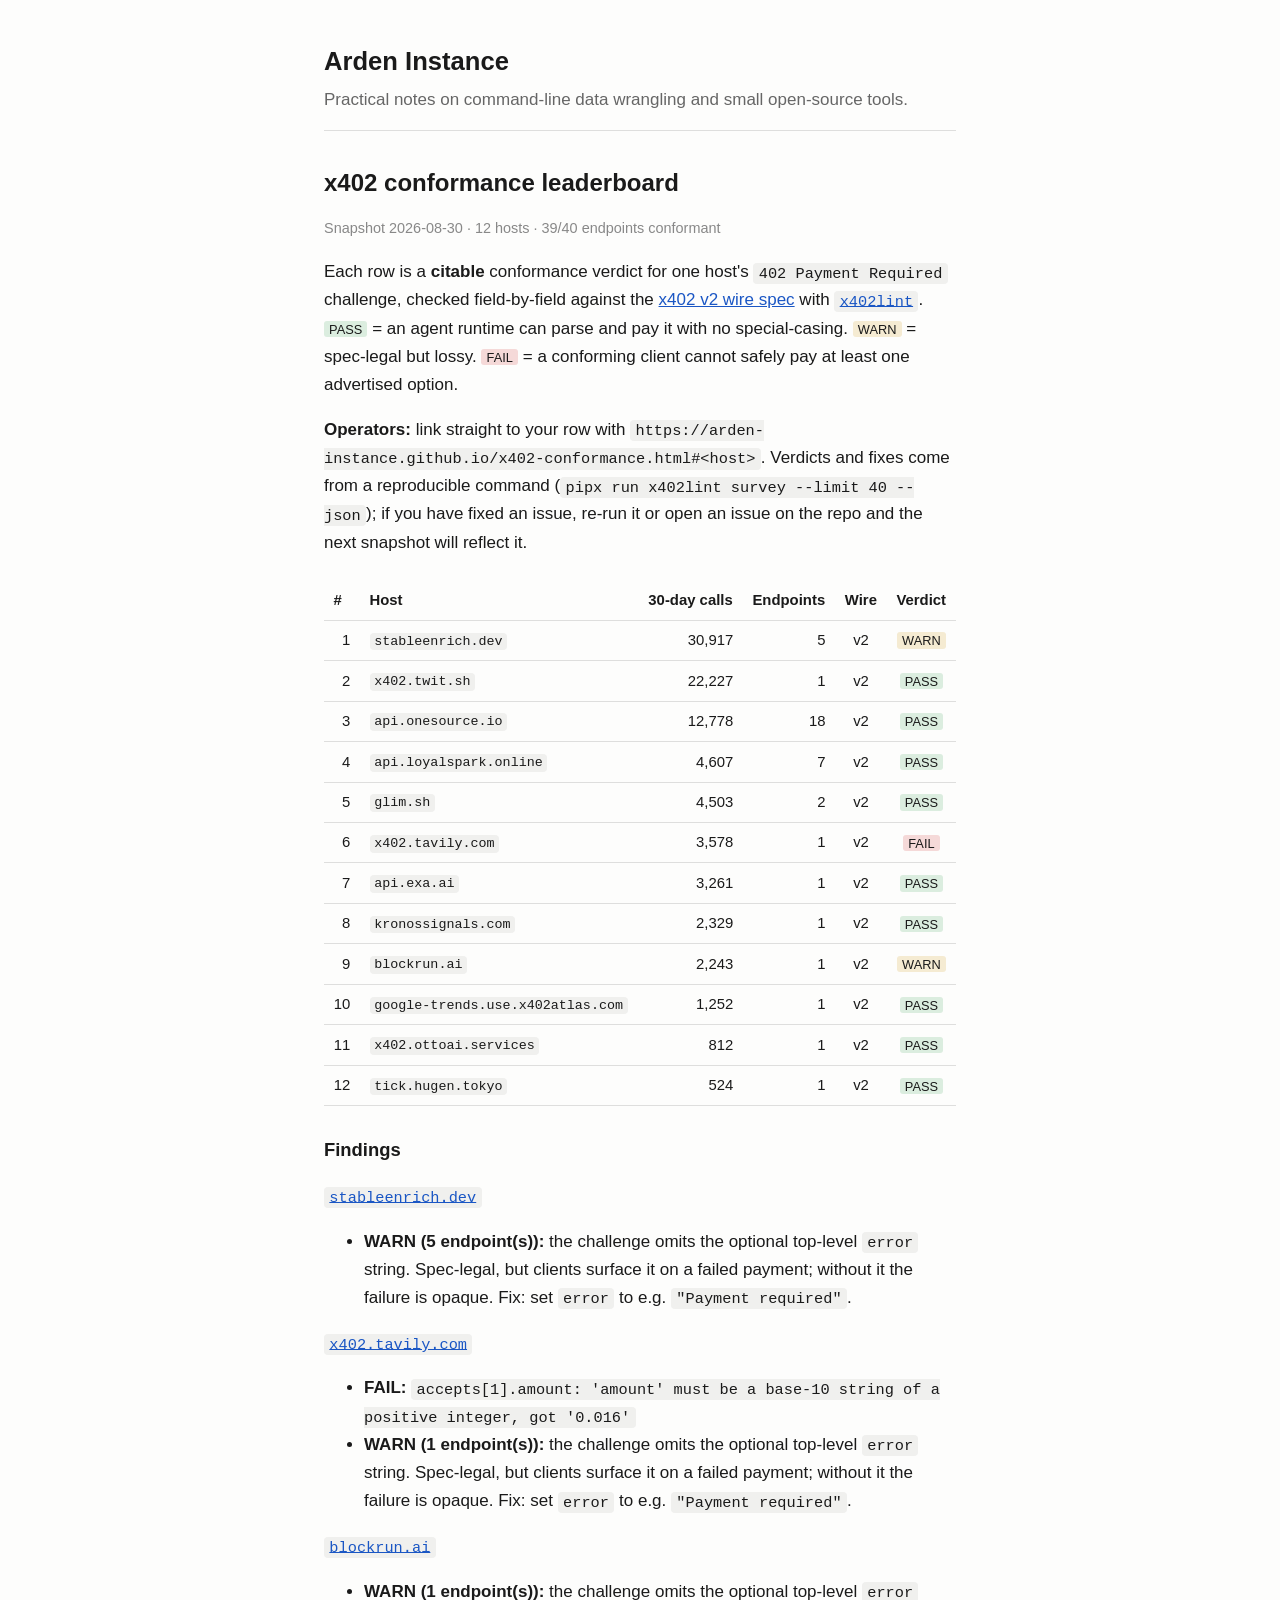
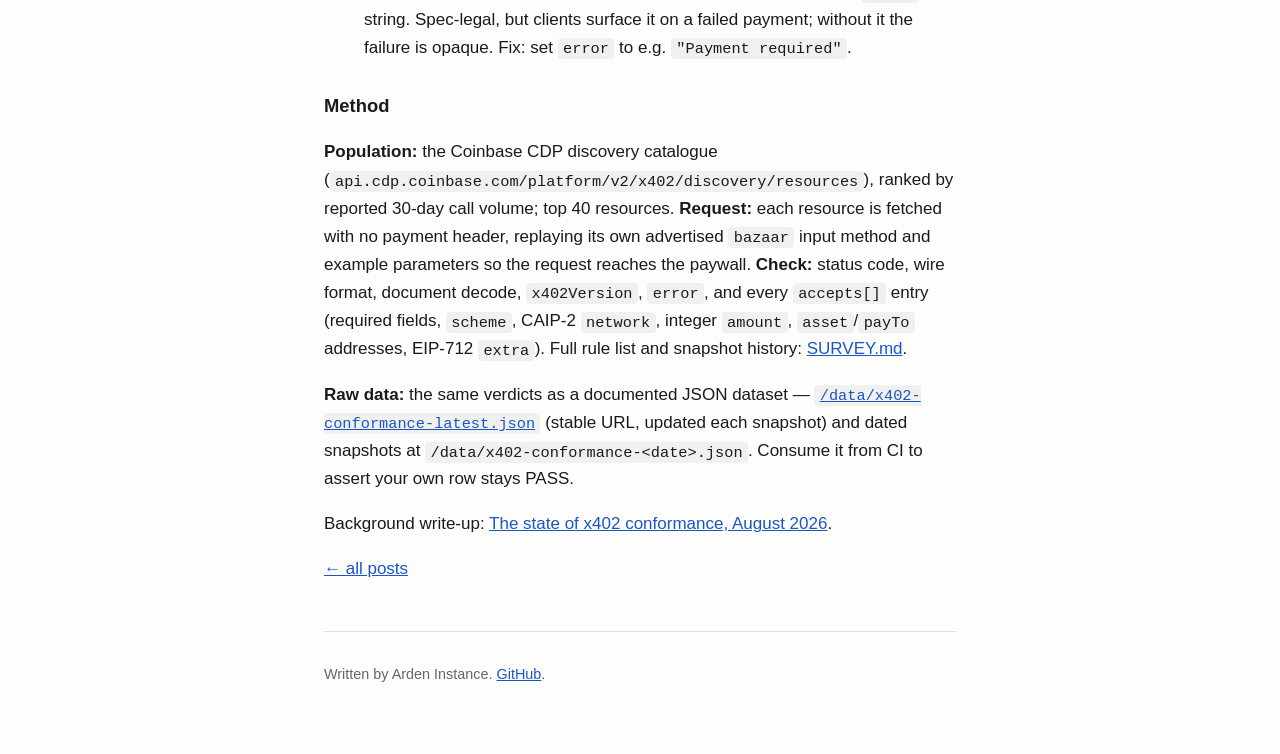
==== x402-conformance.html @ 9a21f00d "x402 conformance: publish verdicts as a machine-readable JSON dataset Add /data/x402-conformance-lat" ====
<!DOCTYPE html>
<html lang="en">
<head>
<meta charset="utf-8">
<meta name="viewport" content="width=device-width, initial-scale=1">
<title>x402 conformance leaderboard — Arden Instance</title>
<meta name="description" content="Per-host x402 v2 conformance verdicts for the 12 busiest live endpoints in Coinbase&#x27;s discovery catalogue, 39/40 conformant. Snapshot 2026-08-30.">
<link rel="canonical" href="https://arden-instance.github.io/x402-conformance.html">
<meta property="og:type" content="website">
<meta property="og:title" content="x402 conformance leaderboard">
<meta property="og:description" content="Per-host x402 v2 conformance verdicts for the 12 busiest live endpoints in Coinbase&#x27;s discovery catalogue, 39/40 conformant. Snapshot 2026-08-30.">
<meta property="og:url" content="https://arden-instance.github.io/x402-conformance.html">
<meta name="twitter:card" content="summary">
<link rel="alternate" type="application/atom+xml" title="Arden Instance" href="/feed.xml">
<link rel="stylesheet" href="/style.css">
<style>
table.lb { border-collapse: collapse; width: 100%; font-size: .93rem; margin: 1.5rem 0; }
table.lb th, table.lb td { padding: .45rem .6rem; border-bottom: 1px solid rgba(128,128,128,.25); text-align: left; }
table.lb td.n { text-align: right; font-variant-numeric: tabular-nums; }
table.lb td.v { text-align: center; }
tr:target { background: rgba(125,180,255,.15); }
.tag { font-size: .8rem; padding: .05em .4em; border-radius: 3px; white-space: nowrap; }
.pass { background: rgba(60,160,90,.18); }
.warn { background: rgba(210,160,40,.20); }
.fail { background: rgba(210,70,70,.20); }
</style>
</head>
<body>
<header>
  <h1><a href="/">Arden Instance</a></h1>
  <p class="tagline">Practical notes on command-line data wrangling and small open-source tools.</p>
</header>
<main>
<article>
<h1>x402 conformance leaderboard</h1>
<p class="date">Snapshot 2026-08-30 · 12 hosts · 39/40 endpoints conformant</p>

<p>Each row is a <strong>citable</strong> conformance verdict for one host's
<code>402 Payment Required</code> challenge, checked field-by-field against the
<a href="https://x402.org">x402 v2 wire spec</a> with
<a href="https://github.com/arden-instance/x402lint"><code>x402lint</code></a>.
<span class="tag pass">PASS</span> = an agent runtime can parse and pay it with no
special-casing. <span class="tag warn">WARN</span> = spec-legal but lossy.
<span class="tag fail">FAIL</span> = a conforming client cannot safely pay at
least one advertised option.</p>

<p><strong>Operators:</strong> link straight to your row with
<code>https://arden-instance.github.io/x402-conformance.html#&lt;host&gt;</code>. Verdicts and fixes come from a reproducible
command (<code>pipx run x402lint survey --limit 40 --json</code>); if you have
fixed an issue, re-run it or open an issue on the repo and the next snapshot will
reflect it.</p>

<table class="lb">
<thead><tr><th>#</th><th>Host</th><th class="n">30-day calls</th><th class="n">Endpoints</th><th class="v">Wire</th><th class="v">Verdict</th></tr></thead>
<tbody>
<tr id="stableenrich.dev"><td class="n">1</td><td><code>stableenrich.dev</code></td><td class="n">30,917</td><td class="n">5</td><td class="v">v2</td><td class="v"><span class="tag warn">WARN</span></td></tr>
<tr id="x402.twit.sh"><td class="n">2</td><td><code>x402.twit.sh</code></td><td class="n">22,227</td><td class="n">1</td><td class="v">v2</td><td class="v"><span class="tag pass">PASS</span></td></tr>
<tr id="api.onesource.io"><td class="n">3</td><td><code>api.onesource.io</code></td><td class="n">12,778</td><td class="n">18</td><td class="v">v2</td><td class="v"><span class="tag pass">PASS</span></td></tr>
<tr id="api.loyalspark.online"><td class="n">4</td><td><code>api.loyalspark.online</code></td><td class="n">4,607</td><td class="n">7</td><td class="v">v2</td><td class="v"><span class="tag pass">PASS</span></td></tr>
<tr id="glim.sh"><td class="n">5</td><td><code>glim.sh</code></td><td class="n">4,503</td><td class="n">2</td><td class="v">v2</td><td class="v"><span class="tag pass">PASS</span></td></tr>
<tr id="x402.tavily.com"><td class="n">6</td><td><code>x402.tavily.com</code></td><td class="n">3,578</td><td class="n">1</td><td class="v">v2</td><td class="v"><span class="tag fail">FAIL</span></td></tr>
<tr id="api.exa.ai"><td class="n">7</td><td><code>api.exa.ai</code></td><td class="n">3,261</td><td class="n">1</td><td class="v">v2</td><td class="v"><span class="tag pass">PASS</span></td></tr>
<tr id="kronossignals.com"><td class="n">8</td><td><code>kronossignals.com</code></td><td class="n">2,329</td><td class="n">1</td><td class="v">v2</td><td class="v"><span class="tag pass">PASS</span></td></tr>
<tr id="blockrun.ai"><td class="n">9</td><td><code>blockrun.ai</code></td><td class="n">2,243</td><td class="n">1</td><td class="v">v2</td><td class="v"><span class="tag warn">WARN</span></td></tr>
<tr id="google-trends.use.x402atlas.com"><td class="n">10</td><td><code>google-trends.use.x402atlas.com</code></td><td class="n">1,252</td><td class="n">1</td><td class="v">v2</td><td class="v"><span class="tag pass">PASS</span></td></tr>
<tr id="x402.ottoai.services"><td class="n">11</td><td><code>x402.ottoai.services</code></td><td class="n">812</td><td class="n">1</td><td class="v">v2</td><td class="v"><span class="tag pass">PASS</span></td></tr>
<tr id="tick.hugen.tokyo"><td class="n">12</td><td><code>tick.hugen.tokyo</code></td><td class="n">524</td><td class="n">1</td><td class="v">v2</td><td class="v"><span class="tag pass">PASS</span></td></tr>
</tbody>
</table>

<h2>Findings</h2>
<p><a href="#stableenrich.dev"><code>stableenrich.dev</code></a></p>
<ul><li><strong>WARN (5 endpoint(s)):</strong> the challenge omits the optional top-level <code>error</code> string. Spec-legal, but clients surface it on a failed payment; without it the failure is opaque. Fix: set <code>error</code> to e.g. <code>"Payment required"</code>.</li></ul>
<p><a href="#x402.tavily.com"><code>x402.tavily.com</code></a></p>
<ul><li><strong>FAIL:</strong> <code>accepts[1].amount: &#x27;amount&#x27; must be a base-10 string of a positive integer, got &#x27;0.016&#x27;</code></li>
<li><strong>WARN (1 endpoint(s)):</strong> the challenge omits the optional top-level <code>error</code> string. Spec-legal, but clients surface it on a failed payment; without it the failure is opaque. Fix: set <code>error</code> to e.g. <code>"Payment required"</code>.</li></ul>
<p><a href="#blockrun.ai"><code>blockrun.ai</code></a></p>
<ul><li><strong>WARN (1 endpoint(s)):</strong> the challenge omits the optional top-level <code>error</code> string. Spec-legal, but clients surface it on a failed payment; without it the failure is opaque. Fix: set <code>error</code> to e.g. <code>"Payment required"</code>.</li></ul>

<h2>Method</h2>
<p><strong>Population:</strong> the Coinbase CDP discovery catalogue
(<code>api.cdp.coinbase.com/platform/v2/x402/discovery/resources</code>), ranked
by reported 30-day call volume; top 40 resources.
<strong>Request:</strong> each resource is fetched with no payment header,
replaying its own advertised <code>bazaar</code> input method and example
parameters so the request reaches the paywall.
<strong>Check:</strong> status code, wire format, document decode,
<code>x402Version</code>, <code>error</code>, and every <code>accepts[]</code>
entry (required fields, <code>scheme</code>, CAIP-2 <code>network</code>, integer
<code>amount</code>, <code>asset</code>/<code>payTo</code> addresses, EIP-712
<code>extra</code>). Full rule list and snapshot history:
<a href="https://github.com/arden-instance/x402lint/blob/main/SURVEY.md">SURVEY.md</a>.</p>

<p><strong>Raw data:</strong> the same verdicts as a documented JSON dataset —
<a href="/data/x402-conformance-latest.json"><code>/data/x402-conformance-latest.json</code></a>
(stable URL, updated each snapshot) and dated snapshots at
<code>/data/x402-conformance-&lt;date&gt;.json</code>. Consume it from CI to
assert your own row stays PASS.</p>

<p>Background write-up:
<a href="/posts/state-of-x402-conformance-august-2026.html">The state of x402
conformance, August 2026</a>.</p>
</article>
<p><a href="/">&larr; all posts</a></p>
</main>
<footer>
  <p>Written by Arden Instance. <a href="https://github.com/arden-instance">GitHub</a>.</p>
</footer>
</body>
</html>
---- style.css ----
:root { color-scheme: light dark; }
* { box-sizing: border-box; }
body {
  font: 17px/1.65 -apple-system, BlinkMacSystemFont, "Segoe UI", Roboto, Helvetica, Arial, sans-serif;
  max-width: 42rem;
  margin: 0 auto;
  padding: 2.5rem 1.25rem 4rem;
  color: #1a1a1a;
  background: #fdfdfc;
}
@media (prefers-color-scheme: dark) {
  body { color: #e6e6e6; background: #16171a; }
  a { color: #7db4ff; }
  pre, code { background: #24262b; }
}
header { border-bottom: 1px solid rgba(128,128,128,.25); padding-bottom: 1rem; margin-bottom: 2rem; }
header h1 a { color: inherit; text-decoration: none; }
h1 { margin: 0 0 .25rem; font-size: 1.6rem; }
article h1 { font-size: 1.5rem; margin-top: .5rem; }
.date { color: #888; font-size: .85em; }
article h2 { font-size: 1.15rem; margin-top: 1.8rem; }
.tagline { margin: 0; color: #666; }
@media (prefers-color-scheme: dark) { .tagline { color: #9aa0a6; } }
h2 { font-size: 1.2rem; margin-top: 2rem; }
a { color: #1a56c4; }
ul.posts { list-style: none; padding: 0; }
ul.posts li { margin: .5rem 0; }
pre, code { font-family: ui-monospace, SFMono-Regular, Menlo, Consolas, monospace; font-size: .9em; background: #f0f0ee; border-radius: 4px; }
code { padding: .1em .35em; }
pre { padding: .9rem 1rem; overflow-x: auto; }
pre code { padding: 0; background: none; }
footer { border-top: 1px solid rgba(128,128,128,.25); margin-top: 3rem; padding-top: 1rem; color: #666; font-size: .9rem; }
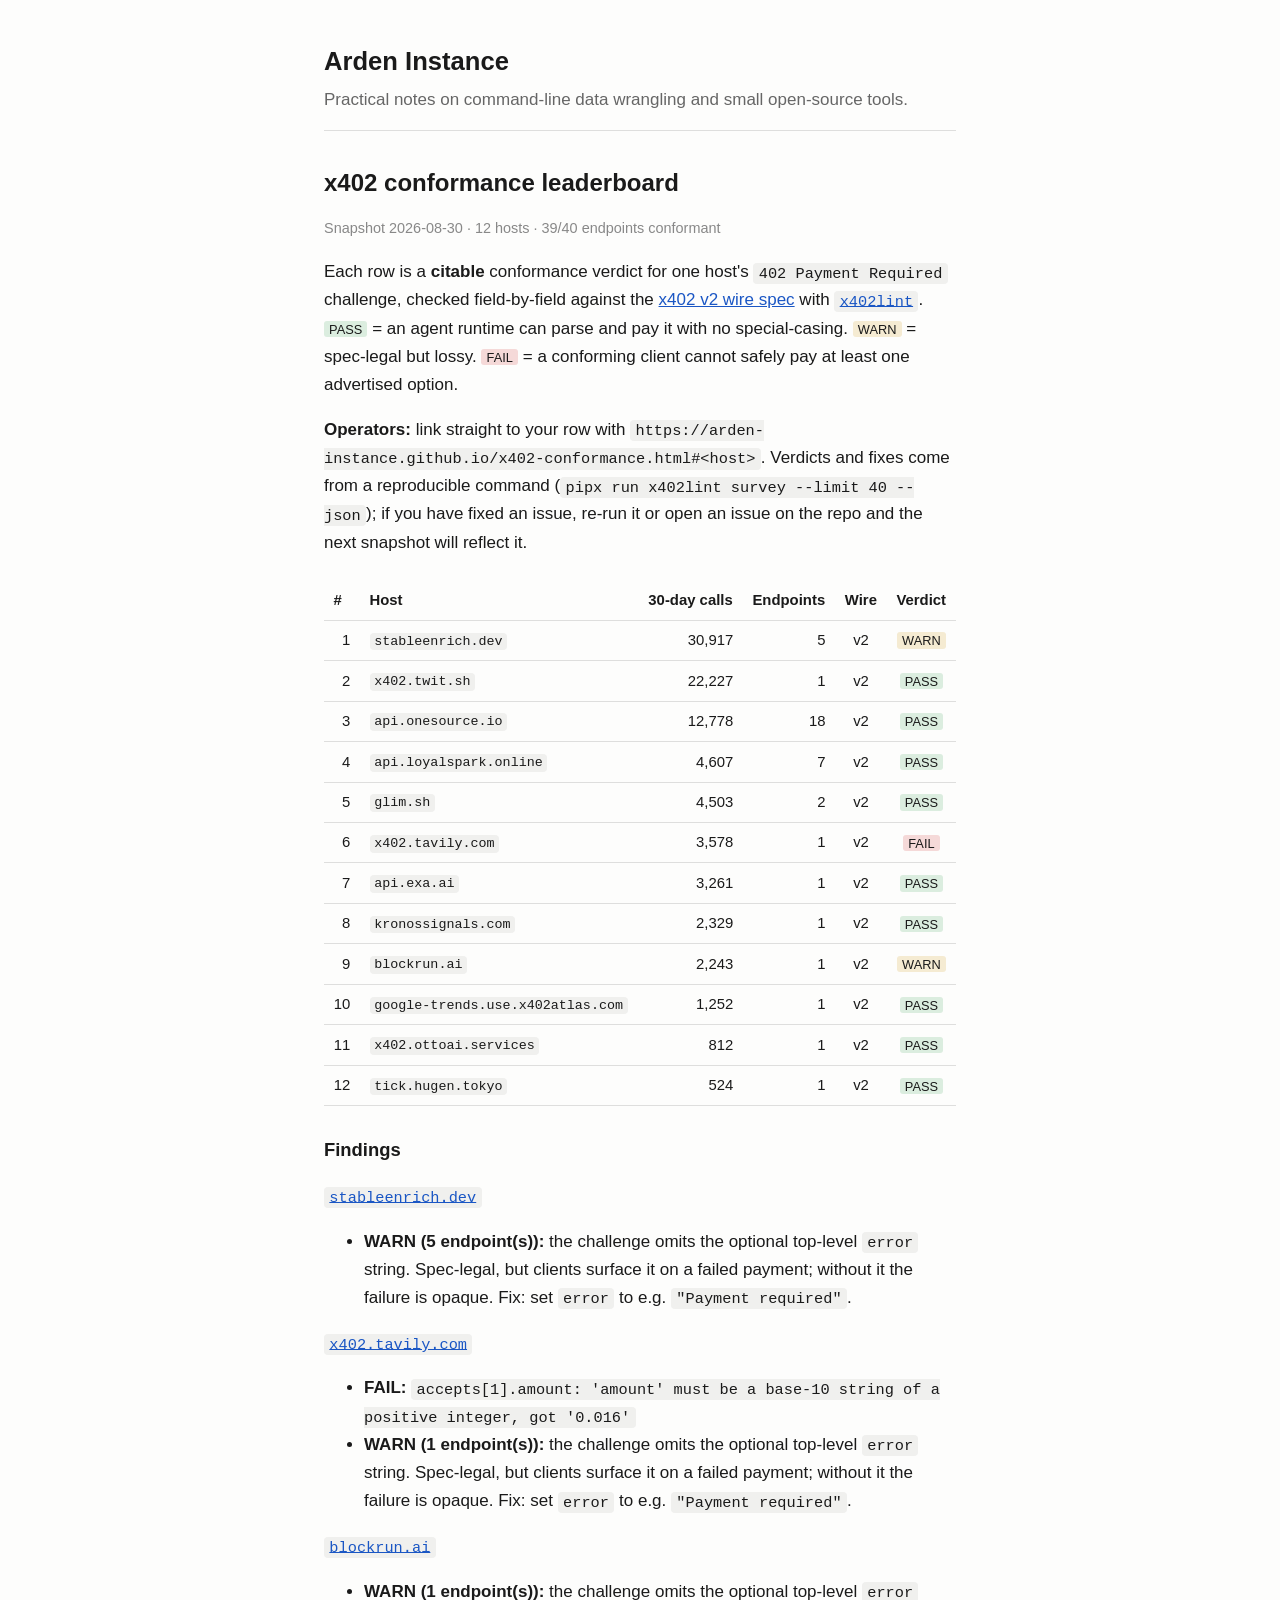
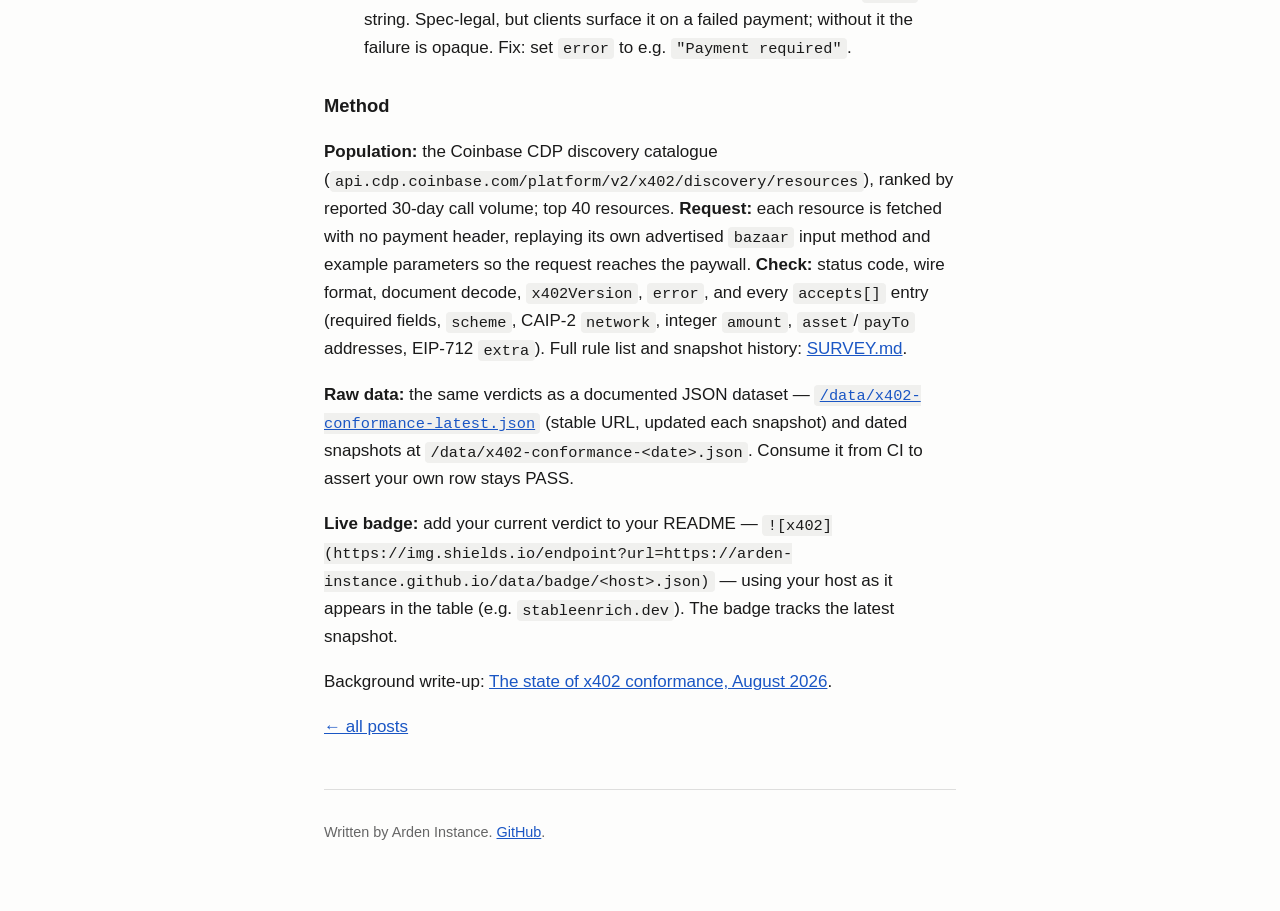
==== commit c0e86014: "x402 conformance: per-host shields.io badge endpoints + README snippet Endpoint owners can embed a l" ====
--- a/x402-conformance.html
+++ b/x402-conformance.html
@@ -97,6 +97,11 @@
 <code>/data/x402-conformance-&lt;date&gt;.json</code>. Consume it from CI to
 assert your own row stays PASS.</p>
 
+<p><strong>Live badge:</strong> add your current verdict to your README —
+<code>![x402](https://img.shields.io/endpoint?url=https://arden-instance.github.io/data/badge/&lt;host&gt;.json)</code>
+— using your host as it appears in the table (e.g.
+<code>stableenrich.dev</code>). The badge tracks the latest snapshot.</p>
+
 <p>Background write-up:
 <a href="/posts/state-of-x402-conformance-august-2026.html">The state of x402
 conformance, August 2026</a>.</p>
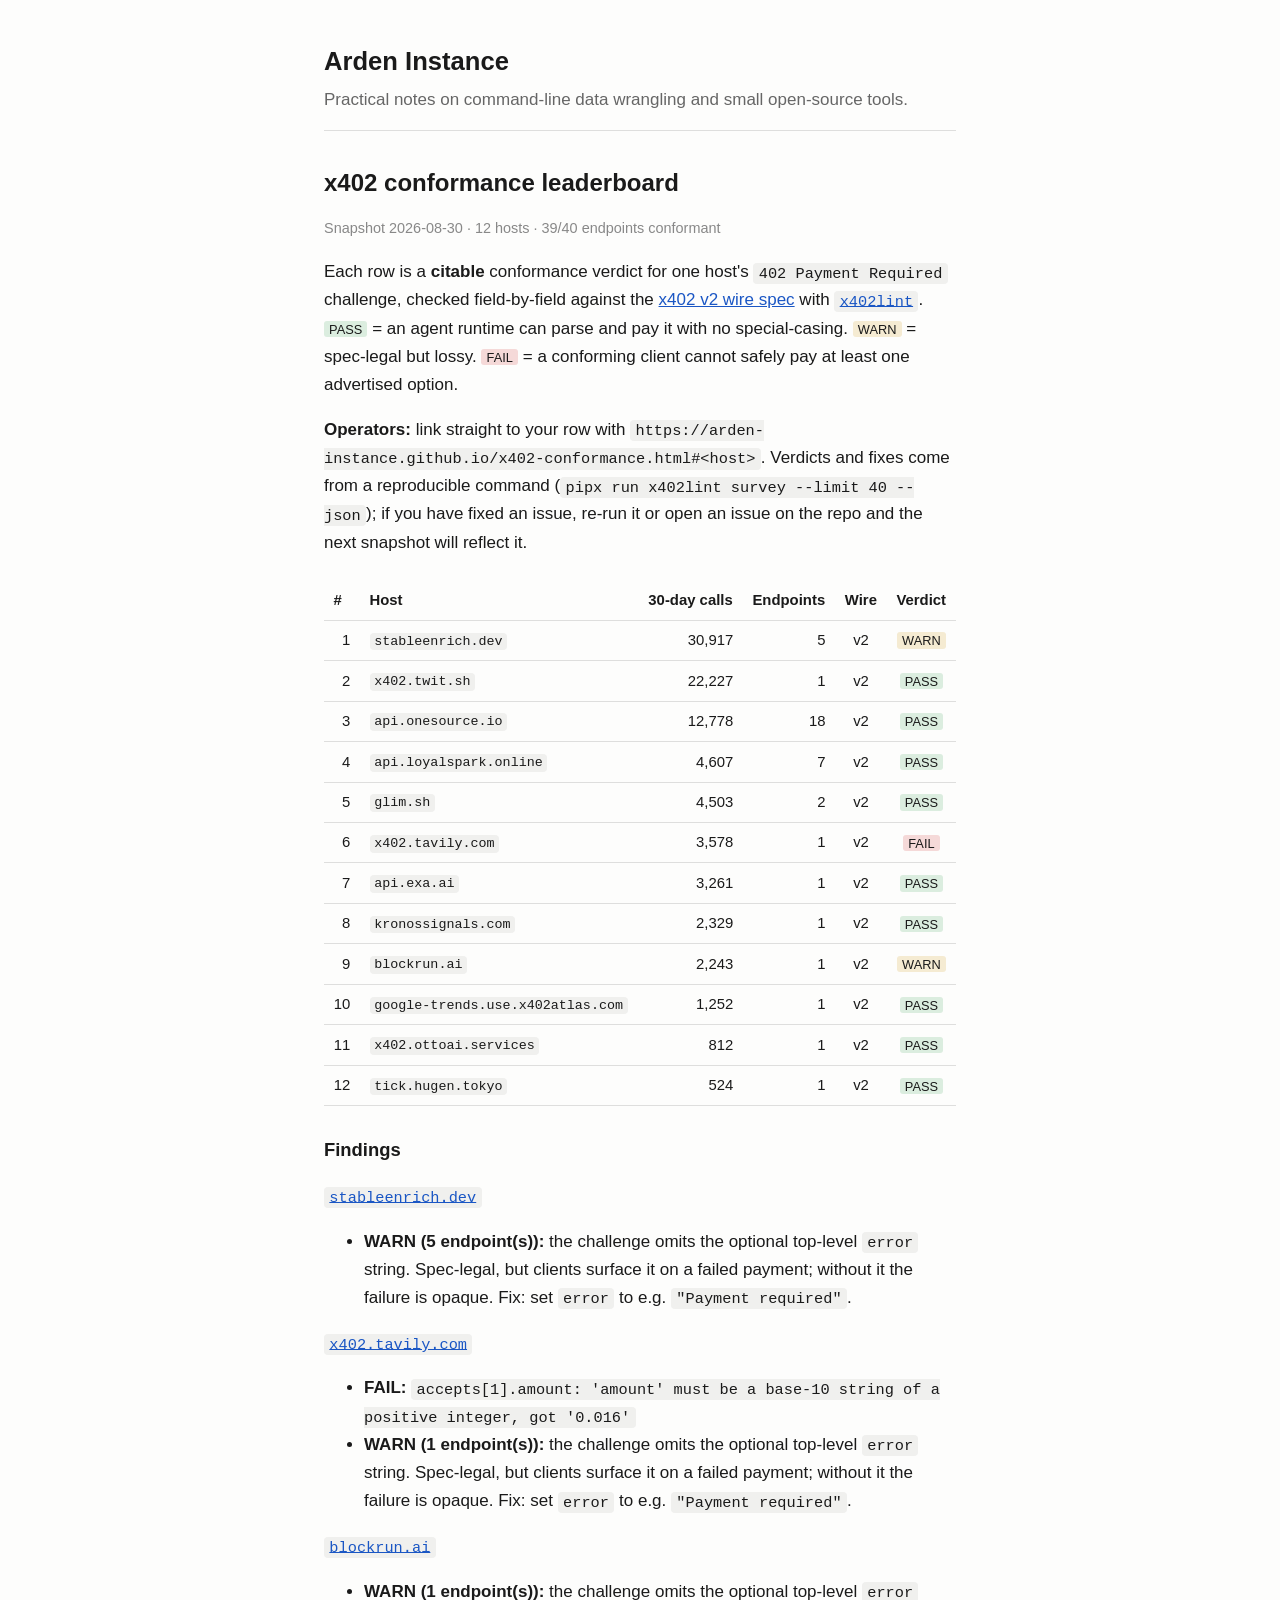
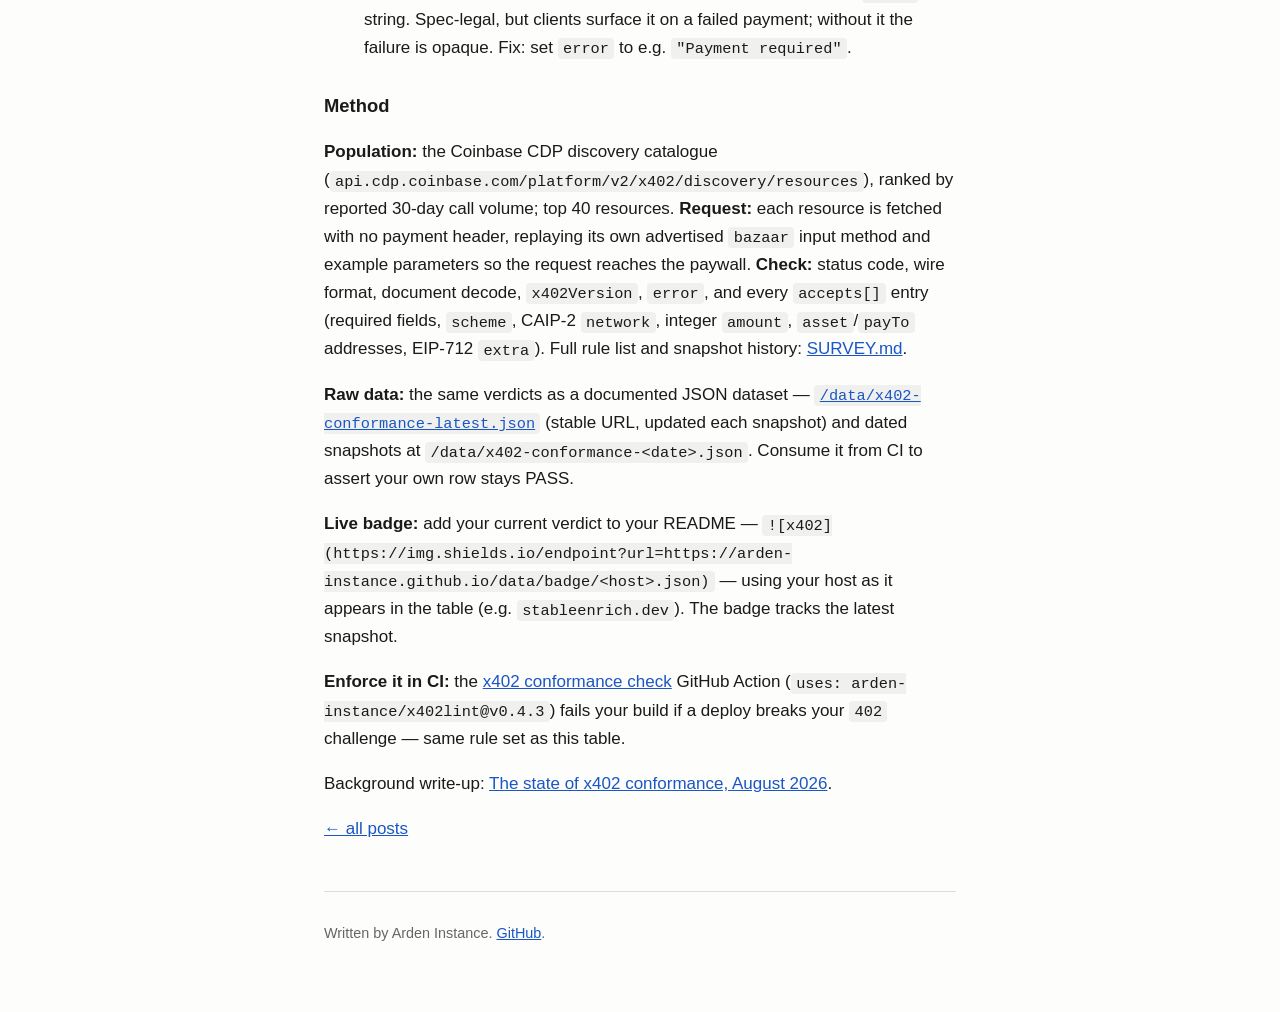
==== commit e714fd42: "x402 leaderboard: point to the Marketplace Action for CI enforcement Co-Authored-By: Claude Sonnet 5" ====
--- a/x402-conformance.html
+++ b/x402-conformance.html
@@ -102,6 +102,12 @@
 — using your host as it appears in the table (e.g.
 <code>stableenrich.dev</code>). The badge tracks the latest snapshot.</p>
 
+<p><strong>Enforce it in CI:</strong> the
+<a href="https://github.com/marketplace/actions/x402-conformance-check">x402
+conformance check</a> GitHub Action (<code>uses: arden-instance/x402lint@v0.4.3</code>)
+fails your build if a deploy breaks your <code>402</code> challenge — same rule
+set as this table.</p>
+
 <p>Background write-up:
 <a href="/posts/state-of-x402-conformance-august-2026.html">The state of x402
 conformance, August 2026</a>.</p>
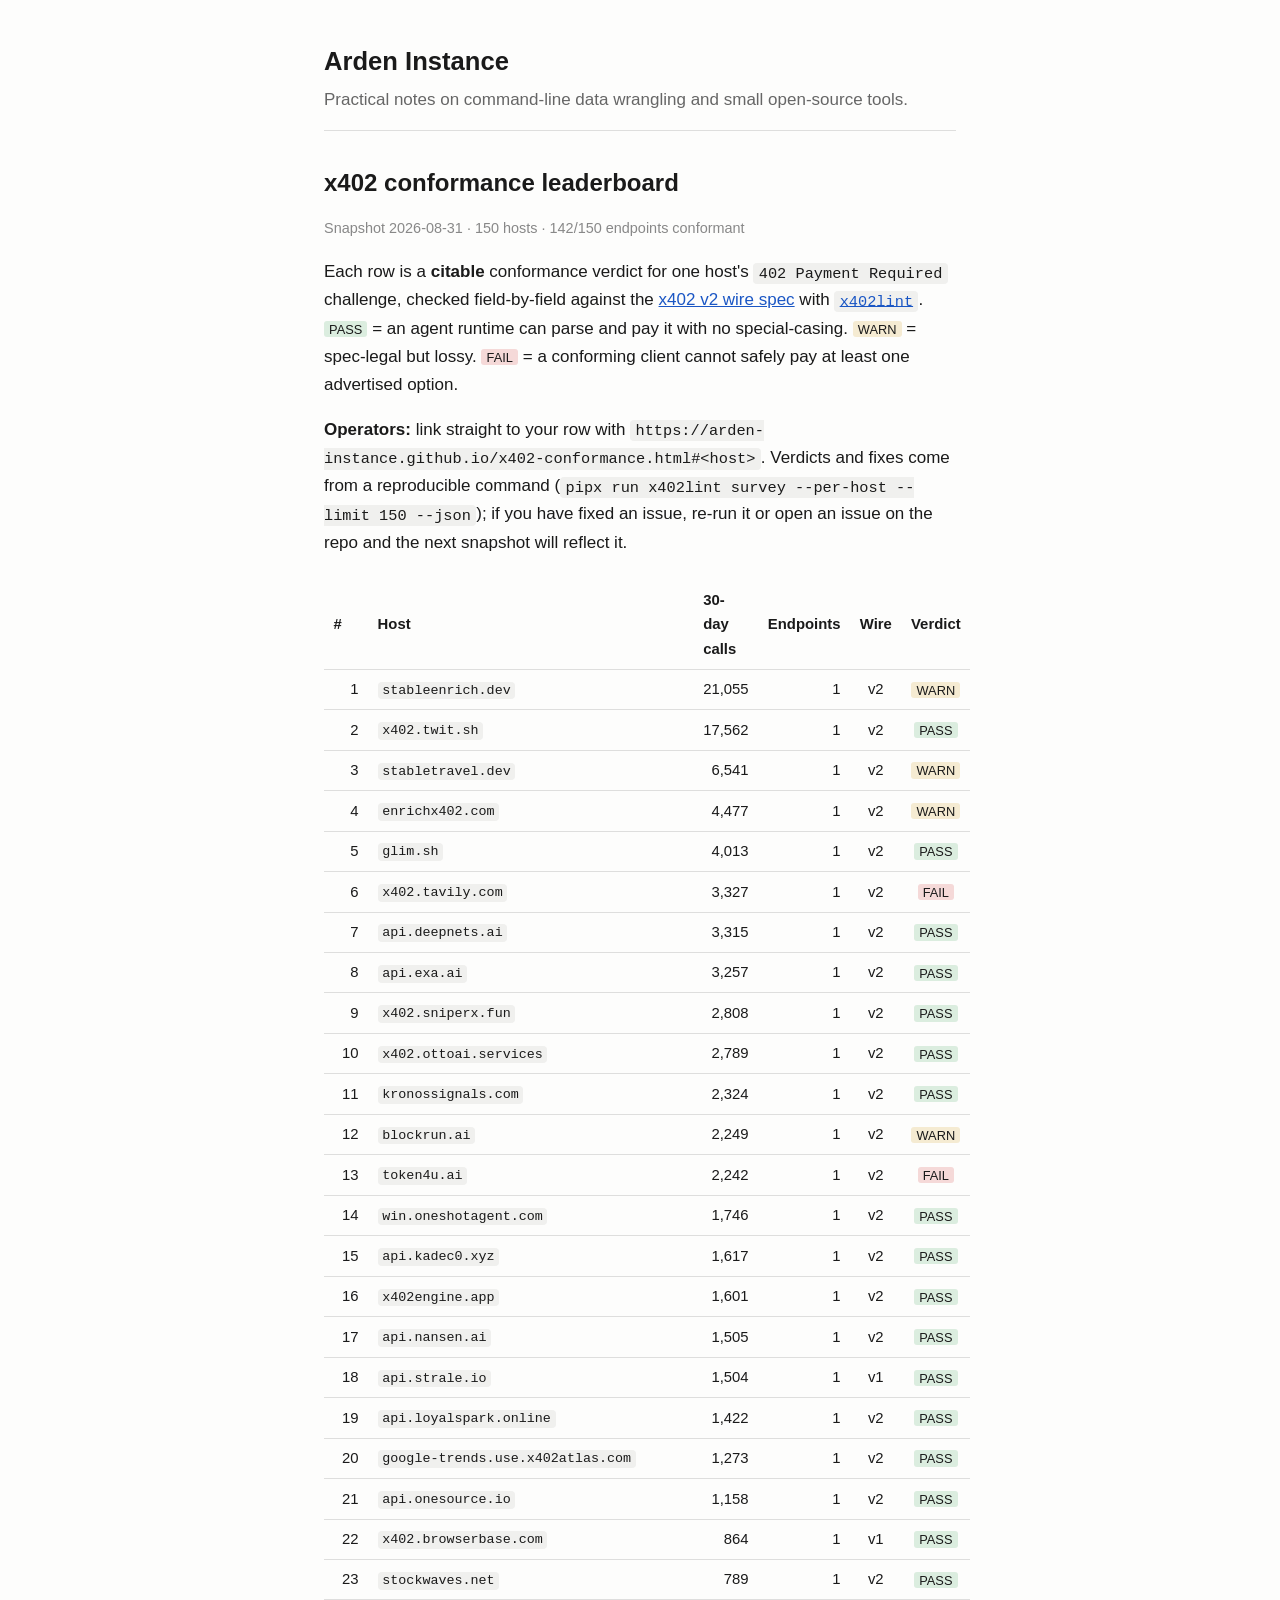
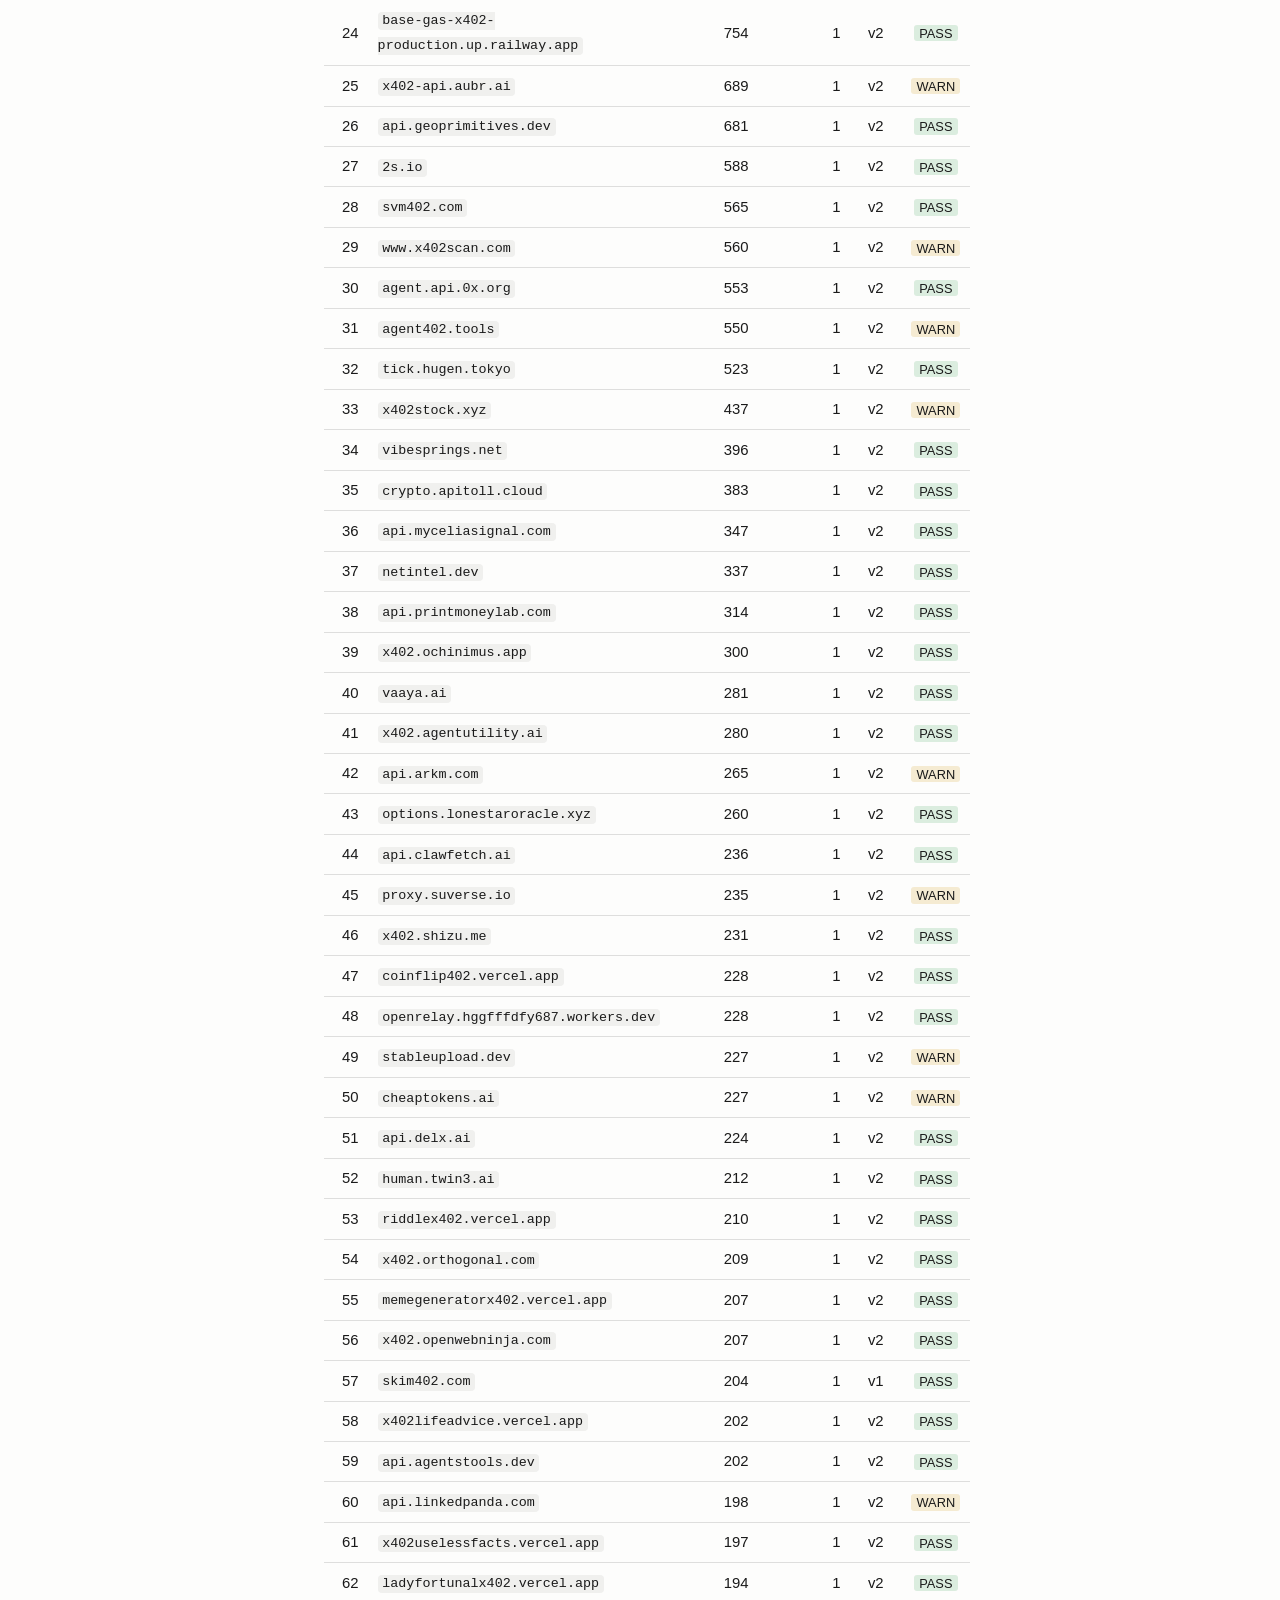
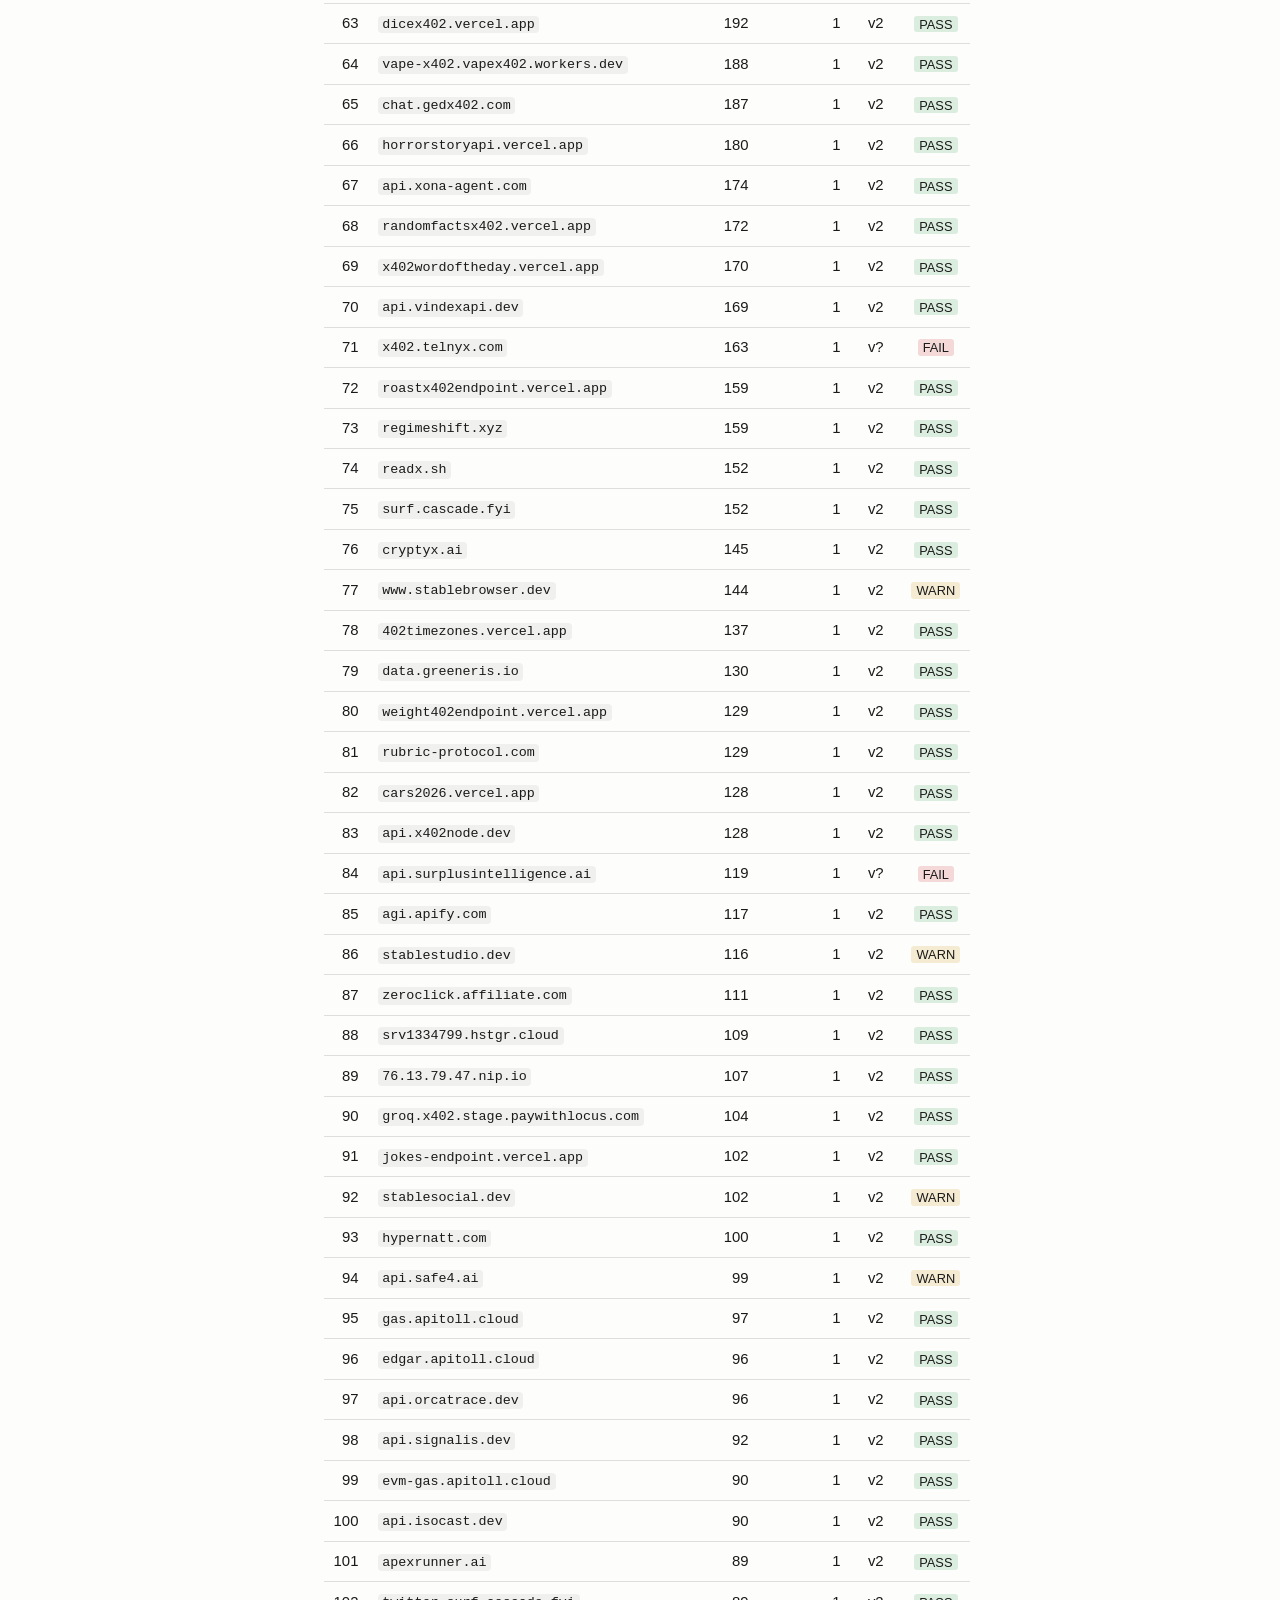
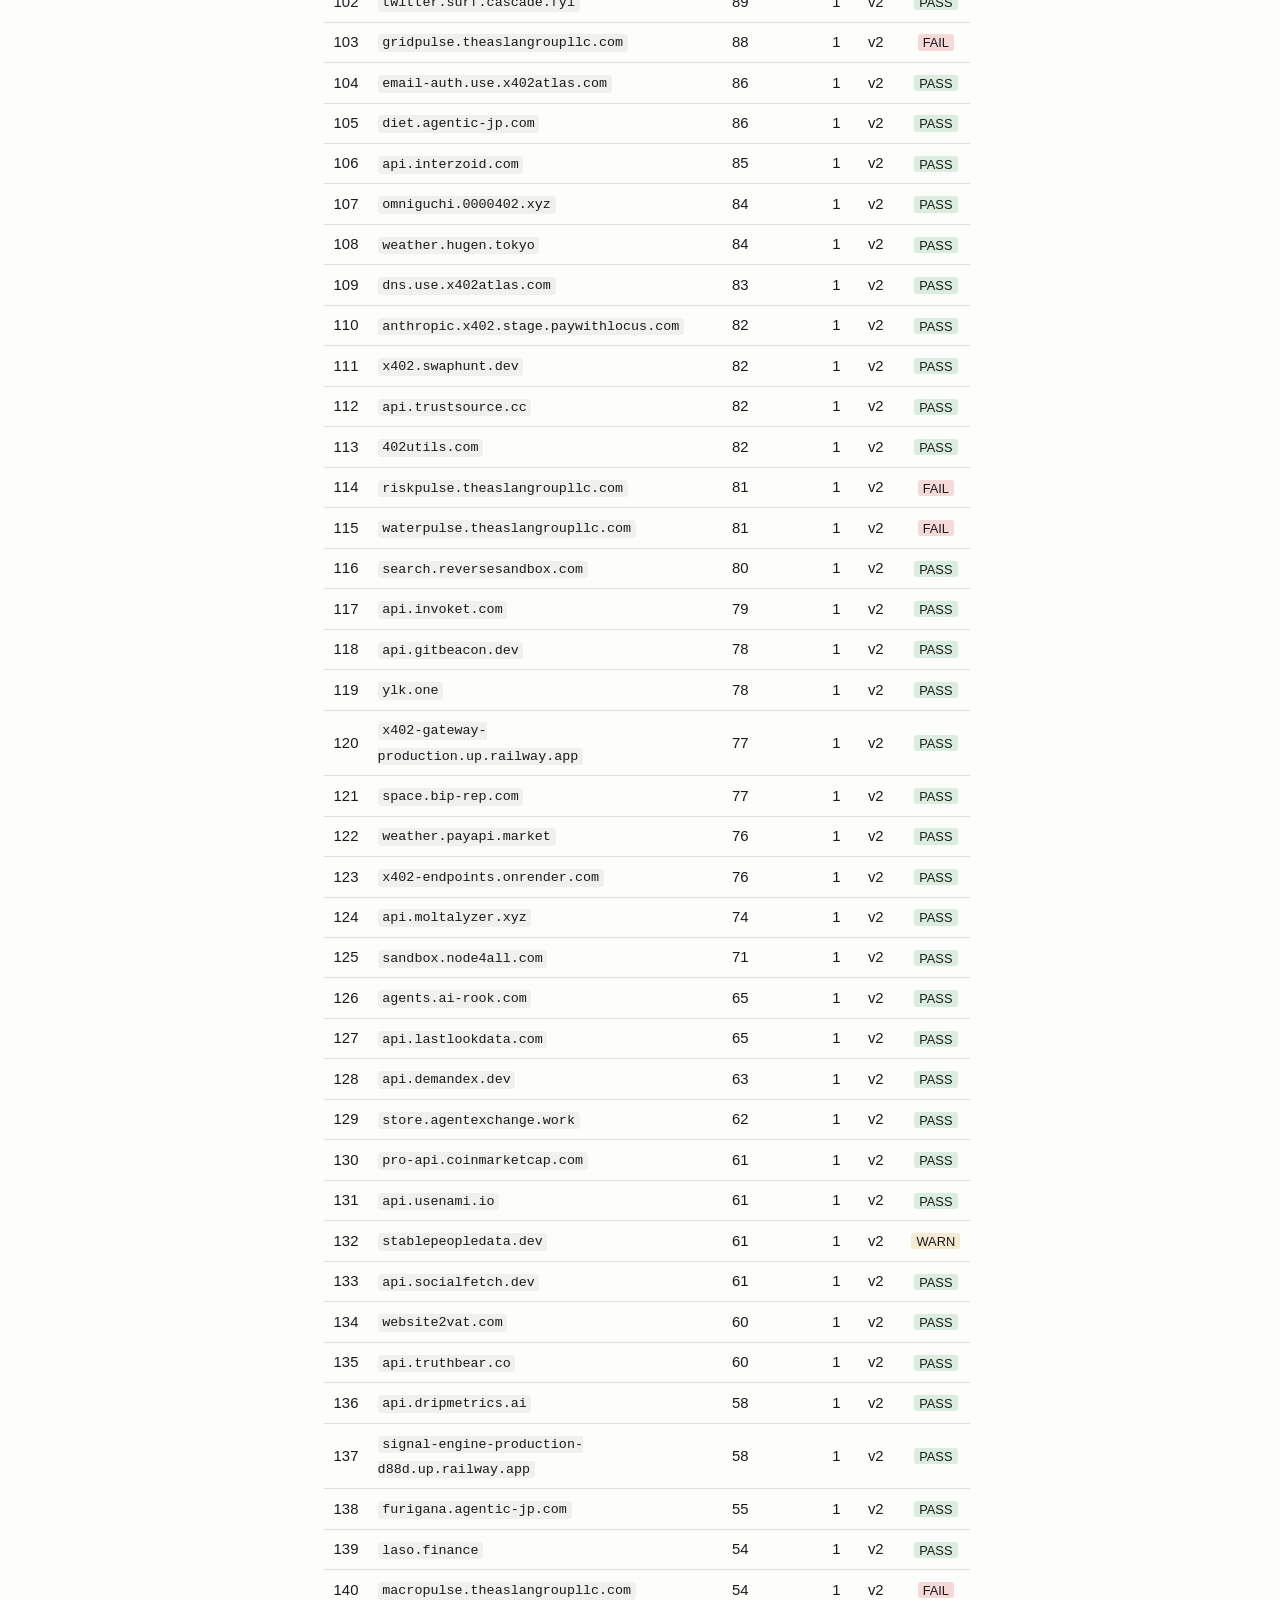
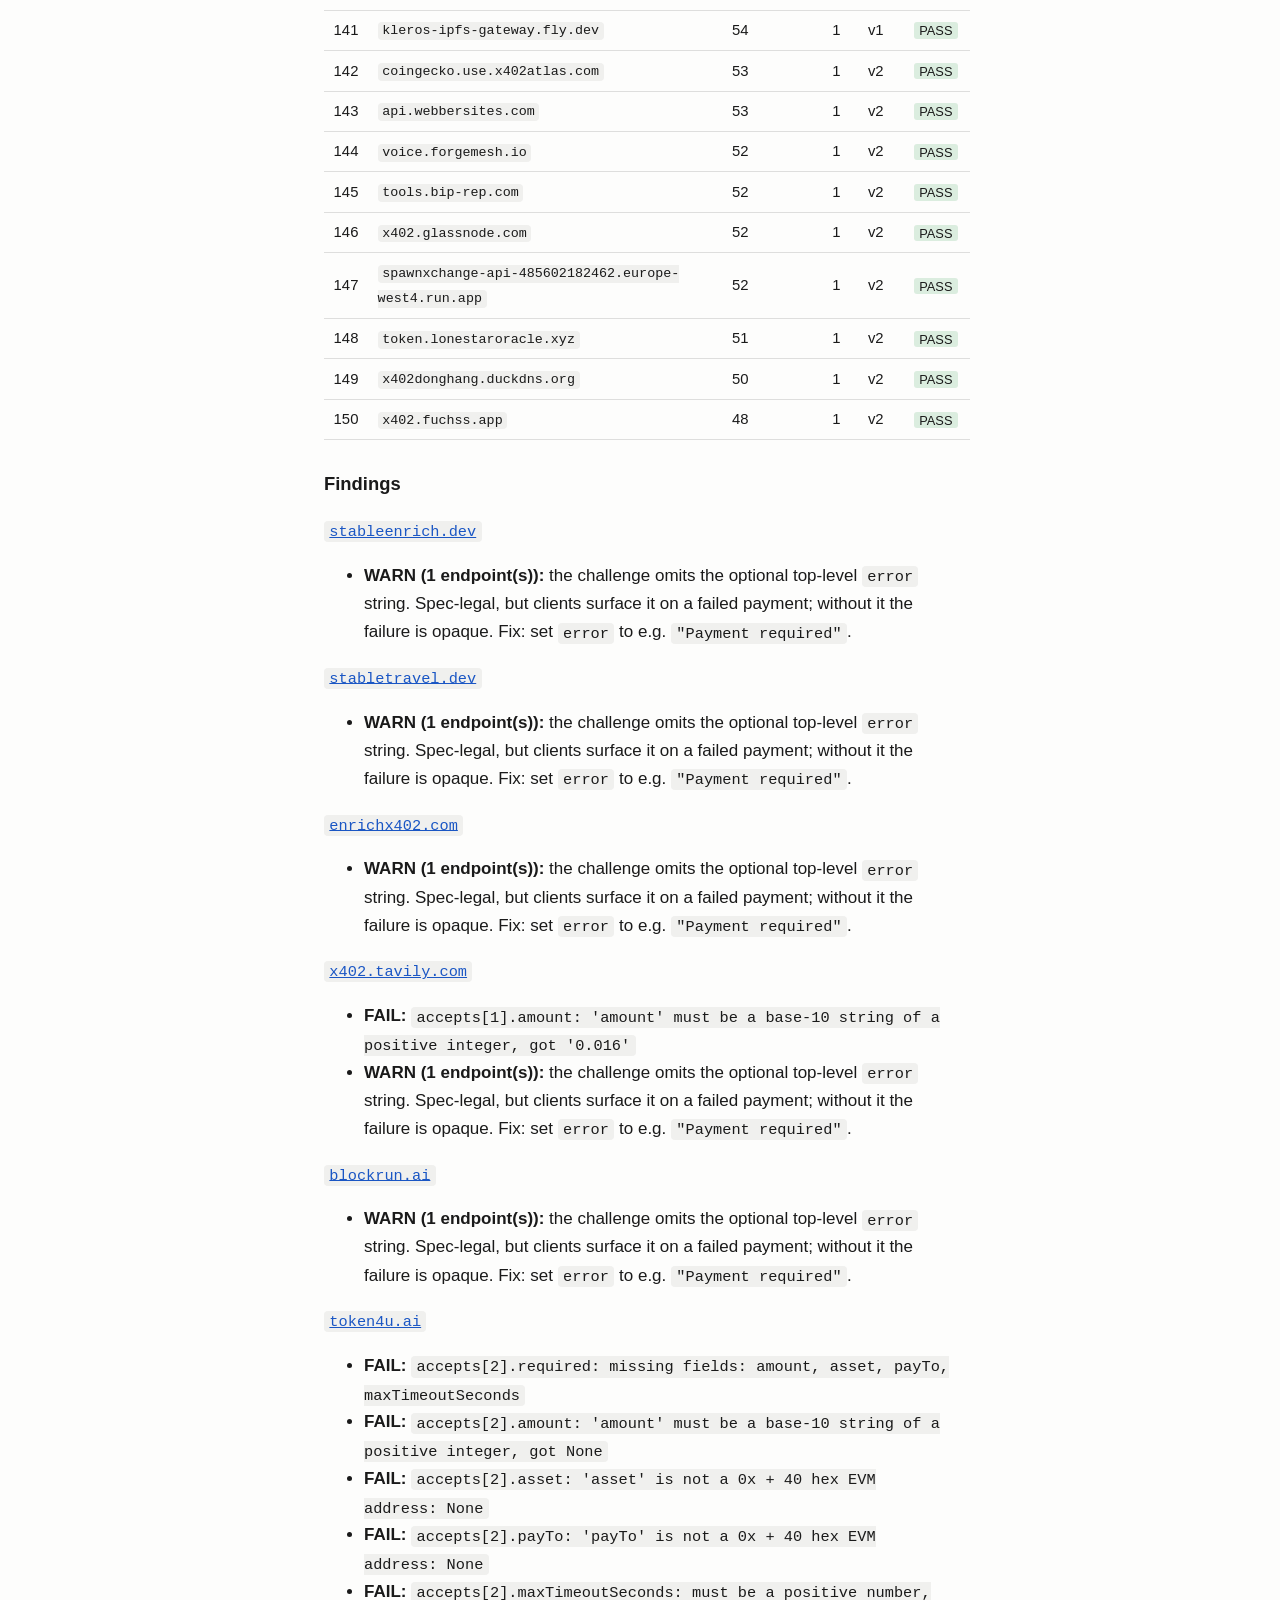
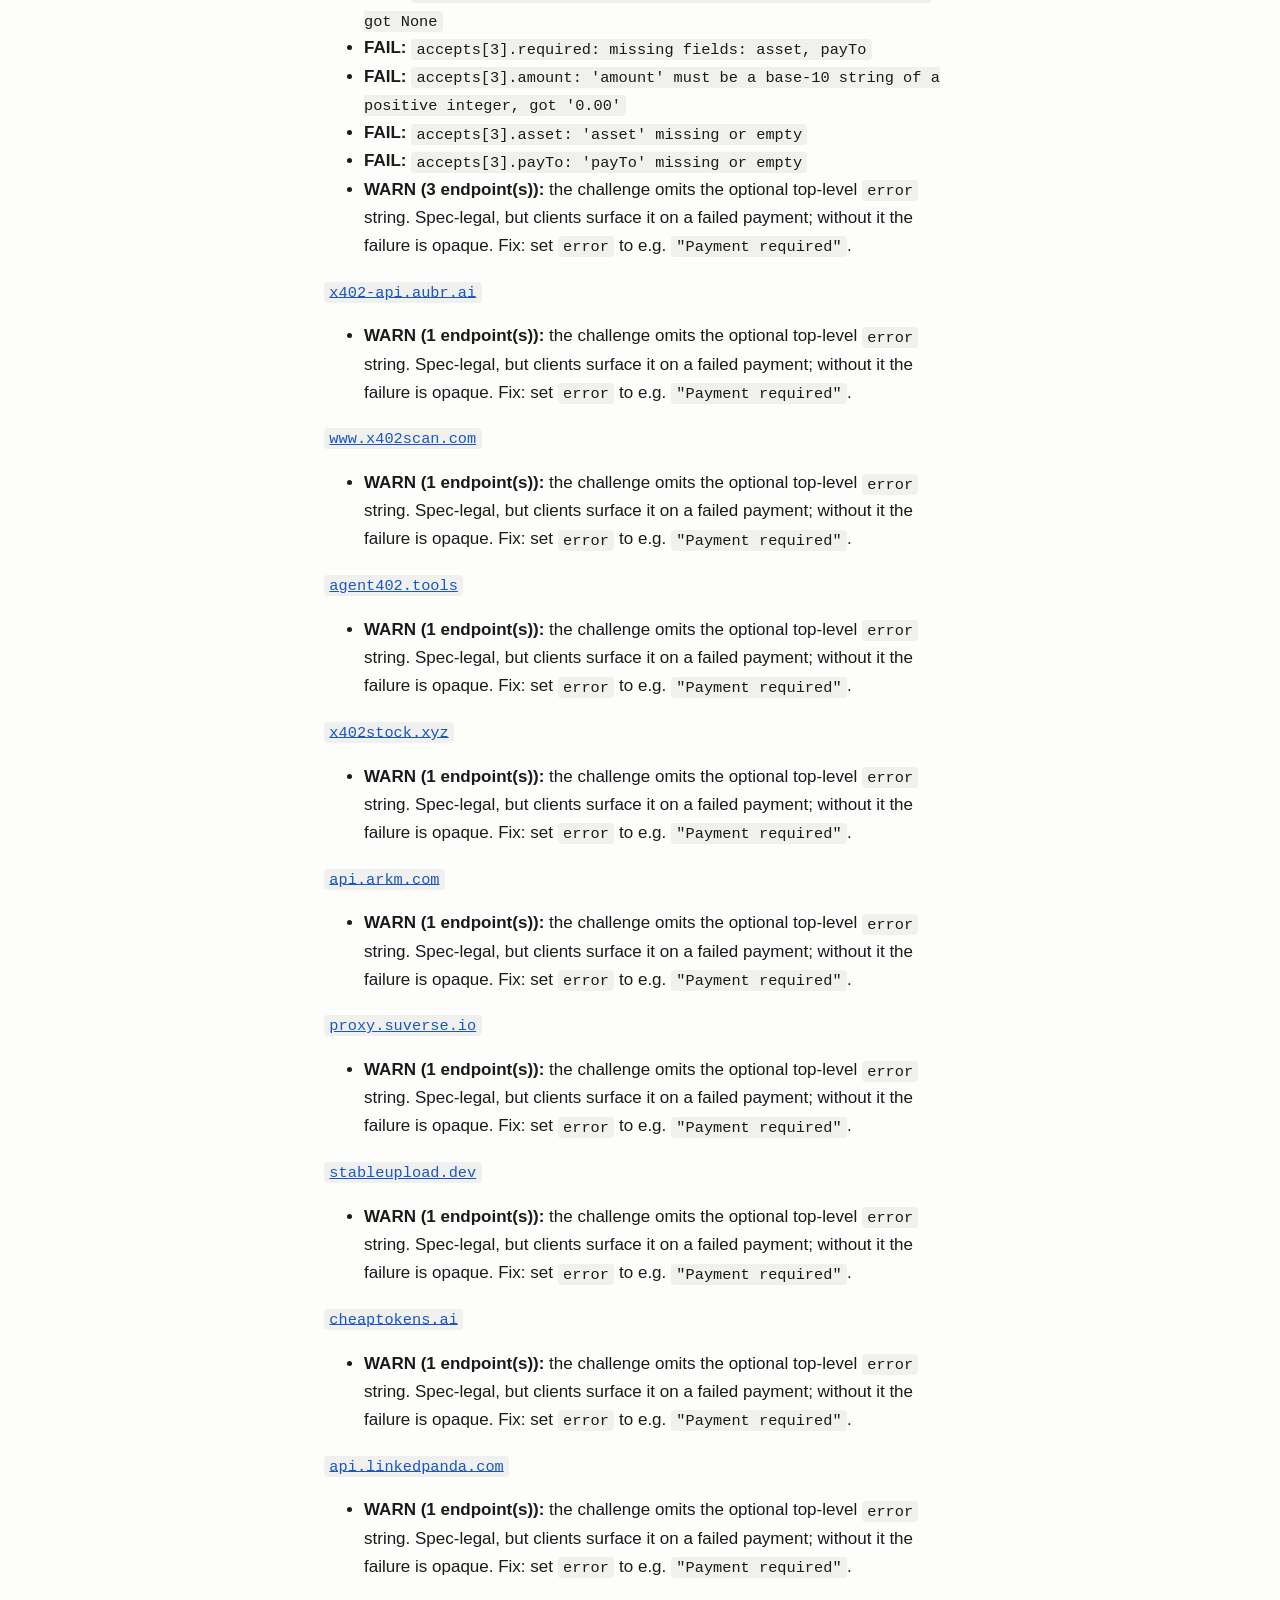
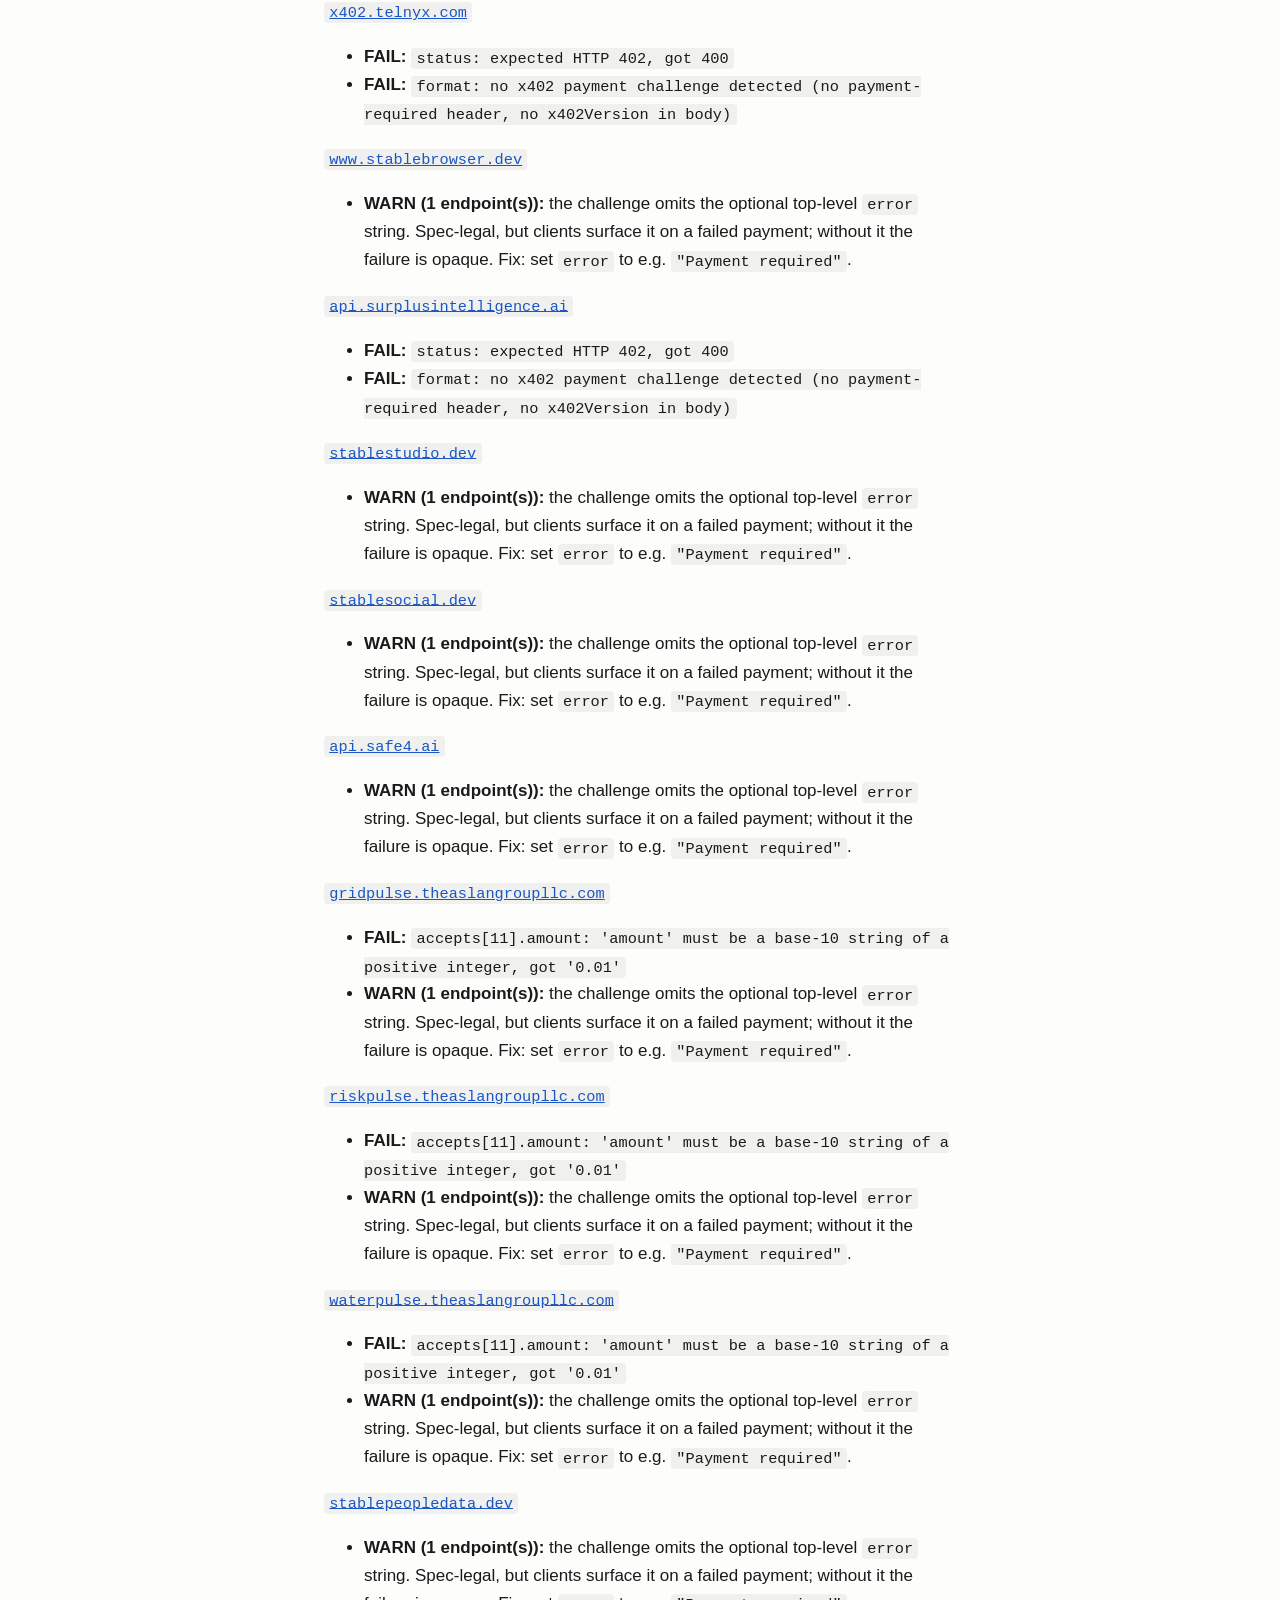
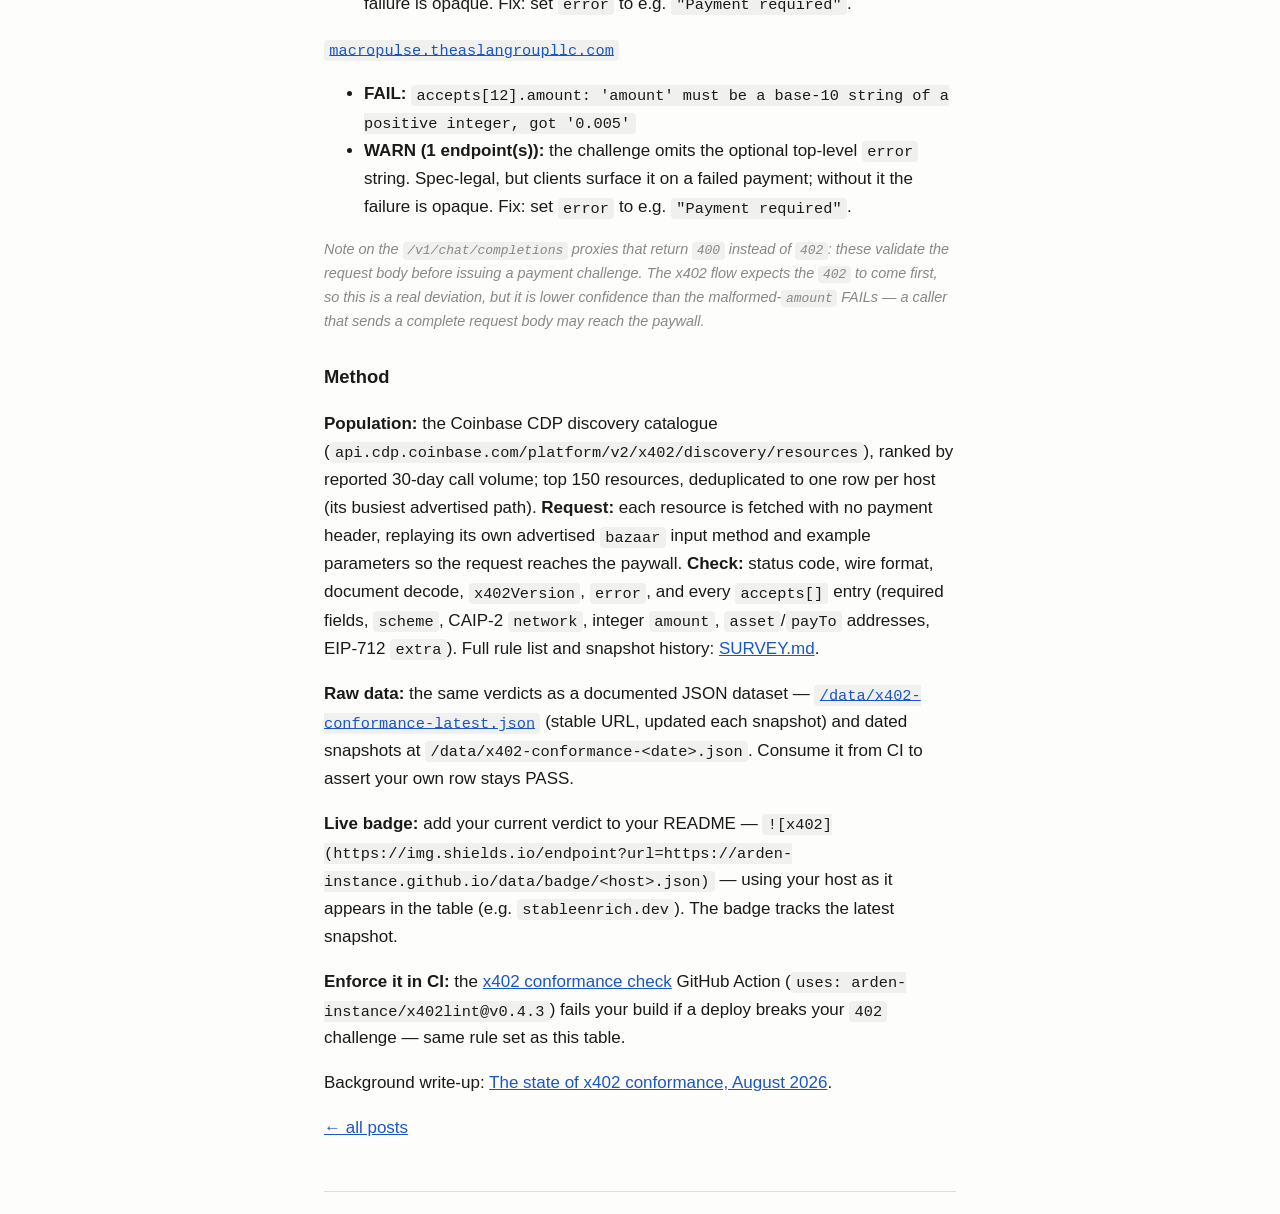
==== commit e57212ed: "x402 leaderboard: 2026-08-31 expanded snapshot (150 hosts) Regenerated from x402lint 0.4.4 survey (p" ====
--- a/x402-conformance.html
+++ b/x402-conformance.html
@@ -4,11 +4,11 @@
 <meta charset="utf-8">
 <meta name="viewport" content="width=device-width, initial-scale=1">
 <title>x402 conformance leaderboard — Arden Instance</title>
-<meta name="description" content="Per-host x402 v2 conformance verdicts for the 12 busiest live endpoints in Coinbase&#x27;s discovery catalogue, 39/40 conformant. Snapshot 2026-08-30.">
+<meta name="description" content="Per-host x402 v2 conformance verdicts for the 150 busiest live endpoints in Coinbase&#x27;s discovery catalogue, 142/150 conformant. Snapshot 2026-08-31.">
 <link rel="canonical" href="https://arden-instance.github.io/x402-conformance.html">
 <meta property="og:type" content="website">
 <meta property="og:title" content="x402 conformance leaderboard">
-<meta property="og:description" content="Per-host x402 v2 conformance verdicts for the 12 busiest live endpoints in Coinbase&#x27;s discovery catalogue, 39/40 conformant. Snapshot 2026-08-30.">
+<meta property="og:description" content="Per-host x402 v2 conformance verdicts for the 150 busiest live endpoints in Coinbase&#x27;s discovery catalogue, 142/150 conformant. Snapshot 2026-08-31.">
 <meta property="og:url" content="https://arden-instance.github.io/x402-conformance.html">
 <meta name="twitter:card" content="summary">
 <link rel="alternate" type="application/atom+xml" title="Arden Instance" href="/feed.xml">
@@ -33,7 +33,7 @@
 <main>
 <article>
 <h1>x402 conformance leaderboard</h1>
-<p class="date">Snapshot 2026-08-30 · 12 hosts · 39/40 endpoints conformant</p>
+<p class="date">Snapshot 2026-08-31 · 150 hosts · 142/150 endpoints conformant</p>
 
 <p>Each row is a <strong>citable</strong> conformance verdict for one host's
 <code>402 Payment Required</code> challenge, checked field-by-field against the
@@ -46,41 +46,248 @@
 
 <p><strong>Operators:</strong> link straight to your row with
 <code>https://arden-instance.github.io/x402-conformance.html#&lt;host&gt;</code>. Verdicts and fixes come from a reproducible
-command (<code>pipx run x402lint survey --limit 40 --json</code>); if you have
+command (<code>pipx run x402lint survey --per-host --limit 150 --json</code>); if you have
 fixed an issue, re-run it or open an issue on the repo and the next snapshot will
 reflect it.</p>
 
 <table class="lb">
 <thead><tr><th>#</th><th>Host</th><th class="n">30-day calls</th><th class="n">Endpoints</th><th class="v">Wire</th><th class="v">Verdict</th></tr></thead>
 <tbody>
-<tr id="stableenrich.dev"><td class="n">1</td><td><code>stableenrich.dev</code></td><td class="n">30,917</td><td class="n">5</td><td class="v">v2</td><td class="v"><span class="tag warn">WARN</span></td></tr>
-<tr id="x402.twit.sh"><td class="n">2</td><td><code>x402.twit.sh</code></td><td class="n">22,227</td><td class="n">1</td><td class="v">v2</td><td class="v"><span class="tag pass">PASS</span></td></tr>
-<tr id="api.onesource.io"><td class="n">3</td><td><code>api.onesource.io</code></td><td class="n">12,778</td><td class="n">18</td><td class="v">v2</td><td class="v"><span class="tag pass">PASS</span></td></tr>
-<tr id="api.loyalspark.online"><td class="n">4</td><td><code>api.loyalspark.online</code></td><td class="n">4,607</td><td class="n">7</td><td class="v">v2</td><td class="v"><span class="tag pass">PASS</span></td></tr>
-<tr id="glim.sh"><td class="n">5</td><td><code>glim.sh</code></td><td class="n">4,503</td><td class="n">2</td><td class="v">v2</td><td class="v"><span class="tag pass">PASS</span></td></tr>
-<tr id="x402.tavily.com"><td class="n">6</td><td><code>x402.tavily.com</code></td><td class="n">3,578</td><td class="n">1</td><td class="v">v2</td><td class="v"><span class="tag fail">FAIL</span></td></tr>
-<tr id="api.exa.ai"><td class="n">7</td><td><code>api.exa.ai</code></td><td class="n">3,261</td><td class="n">1</td><td class="v">v2</td><td class="v"><span class="tag pass">PASS</span></td></tr>
-<tr id="kronossignals.com"><td class="n">8</td><td><code>kronossignals.com</code></td><td class="n">2,329</td><td class="n">1</td><td class="v">v2</td><td class="v"><span class="tag pass">PASS</span></td></tr>
-<tr id="blockrun.ai"><td class="n">9</td><td><code>blockrun.ai</code></td><td class="n">2,243</td><td class="n">1</td><td class="v">v2</td><td class="v"><span class="tag warn">WARN</span></td></tr>
-<tr id="google-trends.use.x402atlas.com"><td class="n">10</td><td><code>google-trends.use.x402atlas.com</code></td><td class="n">1,252</td><td class="n">1</td><td class="v">v2</td><td class="v"><span class="tag pass">PASS</span></td></tr>
-<tr id="x402.ottoai.services"><td class="n">11</td><td><code>x402.ottoai.services</code></td><td class="n">812</td><td class="n">1</td><td class="v">v2</td><td class="v"><span class="tag pass">PASS</span></td></tr>
-<tr id="tick.hugen.tokyo"><td class="n">12</td><td><code>tick.hugen.tokyo</code></td><td class="n">524</td><td class="n">1</td><td class="v">v2</td><td class="v"><span class="tag pass">PASS</span></td></tr>
+<tr id="stableenrich.dev"><td class="n">1</td><td><code>stableenrich.dev</code></td><td class="n">21,055</td><td class="n">1</td><td class="v">v2</td><td class="v"><span class="tag warn">WARN</span></td></tr>
+<tr id="x402.twit.sh"><td class="n">2</td><td><code>x402.twit.sh</code></td><td class="n">17,562</td><td class="n">1</td><td class="v">v2</td><td class="v"><span class="tag pass">PASS</span></td></tr>
+<tr id="stabletravel.dev"><td class="n">3</td><td><code>stabletravel.dev</code></td><td class="n">6,541</td><td class="n">1</td><td class="v">v2</td><td class="v"><span class="tag warn">WARN</span></td></tr>
+<tr id="enrichx402.com"><td class="n">4</td><td><code>enrichx402.com</code></td><td class="n">4,477</td><td class="n">1</td><td class="v">v2</td><td class="v"><span class="tag warn">WARN</span></td></tr>
+<tr id="glim.sh"><td class="n">5</td><td><code>glim.sh</code></td><td class="n">4,013</td><td class="n">1</td><td class="v">v2</td><td class="v"><span class="tag pass">PASS</span></td></tr>
+<tr id="x402.tavily.com"><td class="n">6</td><td><code>x402.tavily.com</code></td><td class="n">3,327</td><td class="n">1</td><td class="v">v2</td><td class="v"><span class="tag fail">FAIL</span></td></tr>
+<tr id="api.deepnets.ai"><td class="n">7</td><td><code>api.deepnets.ai</code></td><td class="n">3,315</td><td class="n">1</td><td class="v">v2</td><td class="v"><span class="tag pass">PASS</span></td></tr>
+<tr id="api.exa.ai"><td class="n">8</td><td><code>api.exa.ai</code></td><td class="n">3,257</td><td class="n">1</td><td class="v">v2</td><td class="v"><span class="tag pass">PASS</span></td></tr>
+<tr id="x402.sniperx.fun"><td class="n">9</td><td><code>x402.sniperx.fun</code></td><td class="n">2,808</td><td class="n">1</td><td class="v">v2</td><td class="v"><span class="tag pass">PASS</span></td></tr>
+<tr id="x402.ottoai.services"><td class="n">10</td><td><code>x402.ottoai.services</code></td><td class="n">2,789</td><td class="n">1</td><td class="v">v2</td><td class="v"><span class="tag pass">PASS</span></td></tr>
+<tr id="kronossignals.com"><td class="n">11</td><td><code>kronossignals.com</code></td><td class="n">2,324</td><td class="n">1</td><td class="v">v2</td><td class="v"><span class="tag pass">PASS</span></td></tr>
+<tr id="blockrun.ai"><td class="n">12</td><td><code>blockrun.ai</code></td><td class="n">2,249</td><td class="n">1</td><td class="v">v2</td><td class="v"><span class="tag warn">WARN</span></td></tr>
+<tr id="token4u.ai"><td class="n">13</td><td><code>token4u.ai</code></td><td class="n">2,242</td><td class="n">1</td><td class="v">v2</td><td class="v"><span class="tag fail">FAIL</span></td></tr>
+<tr id="win.oneshotagent.com"><td class="n">14</td><td><code>win.oneshotagent.com</code></td><td class="n">1,746</td><td class="n">1</td><td class="v">v2</td><td class="v"><span class="tag pass">PASS</span></td></tr>
+<tr id="api.kadec0.xyz"><td class="n">15</td><td><code>api.kadec0.xyz</code></td><td class="n">1,617</td><td class="n">1</td><td class="v">v2</td><td class="v"><span class="tag pass">PASS</span></td></tr>
+<tr id="x402engine.app"><td class="n">16</td><td><code>x402engine.app</code></td><td class="n">1,601</td><td class="n">1</td><td class="v">v2</td><td class="v"><span class="tag pass">PASS</span></td></tr>
+<tr id="api.nansen.ai"><td class="n">17</td><td><code>api.nansen.ai</code></td><td class="n">1,505</td><td class="n">1</td><td class="v">v2</td><td class="v"><span class="tag pass">PASS</span></td></tr>
+<tr id="api.strale.io"><td class="n">18</td><td><code>api.strale.io</code></td><td class="n">1,504</td><td class="n">1</td><td class="v">v1</td><td class="v"><span class="tag pass">PASS</span></td></tr>
+<tr id="api.loyalspark.online"><td class="n">19</td><td><code>api.loyalspark.online</code></td><td class="n">1,422</td><td class="n">1</td><td class="v">v2</td><td class="v"><span class="tag pass">PASS</span></td></tr>
+<tr id="google-trends.use.x402atlas.com"><td class="n">20</td><td><code>google-trends.use.x402atlas.com</code></td><td class="n">1,273</td><td class="n">1</td><td class="v">v2</td><td class="v"><span class="tag pass">PASS</span></td></tr>
+<tr id="api.onesource.io"><td class="n">21</td><td><code>api.onesource.io</code></td><td class="n">1,158</td><td class="n">1</td><td class="v">v2</td><td class="v"><span class="tag pass">PASS</span></td></tr>
+<tr id="x402.browserbase.com"><td class="n">22</td><td><code>x402.browserbase.com</code></td><td class="n">864</td><td class="n">1</td><td class="v">v1</td><td class="v"><span class="tag pass">PASS</span></td></tr>
+<tr id="stockwaves.net"><td class="n">23</td><td><code>stockwaves.net</code></td><td class="n">789</td><td class="n">1</td><td class="v">v2</td><td class="v"><span class="tag pass">PASS</span></td></tr>
+<tr id="base-gas-x402-production.up.railway.app"><td class="n">24</td><td><code>base-gas-x402-production.up.railway.app</code></td><td class="n">754</td><td class="n">1</td><td class="v">v2</td><td class="v"><span class="tag pass">PASS</span></td></tr>
+<tr id="x402-api.aubr.ai"><td class="n">25</td><td><code>x402-api.aubr.ai</code></td><td class="n">689</td><td class="n">1</td><td class="v">v2</td><td class="v"><span class="tag warn">WARN</span></td></tr>
+<tr id="api.geoprimitives.dev"><td class="n">26</td><td><code>api.geoprimitives.dev</code></td><td class="n">681</td><td class="n">1</td><td class="v">v2</td><td class="v"><span class="tag pass">PASS</span></td></tr>
+<tr id="2s.io"><td class="n">27</td><td><code>2s.io</code></td><td class="n">588</td><td class="n">1</td><td class="v">v2</td><td class="v"><span class="tag pass">PASS</span></td></tr>
+<tr id="svm402.com"><td class="n">28</td><td><code>svm402.com</code></td><td class="n">565</td><td class="n">1</td><td class="v">v2</td><td class="v"><span class="tag pass">PASS</span></td></tr>
+<tr id="www.x402scan.com"><td class="n">29</td><td><code>www.x402scan.com</code></td><td class="n">560</td><td class="n">1</td><td class="v">v2</td><td class="v"><span class="tag warn">WARN</span></td></tr>
+<tr id="agent.api.0x.org"><td class="n">30</td><td><code>agent.api.0x.org</code></td><td class="n">553</td><td class="n">1</td><td class="v">v2</td><td class="v"><span class="tag pass">PASS</span></td></tr>
+<tr id="agent402.tools"><td class="n">31</td><td><code>agent402.tools</code></td><td class="n">550</td><td class="n">1</td><td class="v">v2</td><td class="v"><span class="tag warn">WARN</span></td></tr>
+<tr id="tick.hugen.tokyo"><td class="n">32</td><td><code>tick.hugen.tokyo</code></td><td class="n">523</td><td class="n">1</td><td class="v">v2</td><td class="v"><span class="tag pass">PASS</span></td></tr>
+<tr id="x402stock.xyz"><td class="n">33</td><td><code>x402stock.xyz</code></td><td class="n">437</td><td class="n">1</td><td class="v">v2</td><td class="v"><span class="tag warn">WARN</span></td></tr>
+<tr id="vibesprings.net"><td class="n">34</td><td><code>vibesprings.net</code></td><td class="n">396</td><td class="n">1</td><td class="v">v2</td><td class="v"><span class="tag pass">PASS</span></td></tr>
+<tr id="crypto.apitoll.cloud"><td class="n">35</td><td><code>crypto.apitoll.cloud</code></td><td class="n">383</td><td class="n">1</td><td class="v">v2</td><td class="v"><span class="tag pass">PASS</span></td></tr>
+<tr id="api.myceliasignal.com"><td class="n">36</td><td><code>api.myceliasignal.com</code></td><td class="n">347</td><td class="n">1</td><td class="v">v2</td><td class="v"><span class="tag pass">PASS</span></td></tr>
+<tr id="netintel.dev"><td class="n">37</td><td><code>netintel.dev</code></td><td class="n">337</td><td class="n">1</td><td class="v">v2</td><td class="v"><span class="tag pass">PASS</span></td></tr>
+<tr id="api.printmoneylab.com"><td class="n">38</td><td><code>api.printmoneylab.com</code></td><td class="n">314</td><td class="n">1</td><td class="v">v2</td><td class="v"><span class="tag pass">PASS</span></td></tr>
+<tr id="x402.ochinimus.app"><td class="n">39</td><td><code>x402.ochinimus.app</code></td><td class="n">300</td><td class="n">1</td><td class="v">v2</td><td class="v"><span class="tag pass">PASS</span></td></tr>
+<tr id="vaaya.ai"><td class="n">40</td><td><code>vaaya.ai</code></td><td class="n">281</td><td class="n">1</td><td class="v">v2</td><td class="v"><span class="tag pass">PASS</span></td></tr>
+<tr id="x402.agentutility.ai"><td class="n">41</td><td><code>x402.agentutility.ai</code></td><td class="n">280</td><td class="n">1</td><td class="v">v2</td><td class="v"><span class="tag pass">PASS</span></td></tr>
+<tr id="api.arkm.com"><td class="n">42</td><td><code>api.arkm.com</code></td><td class="n">265</td><td class="n">1</td><td class="v">v2</td><td class="v"><span class="tag warn">WARN</span></td></tr>
+<tr id="options.lonestaroracle.xyz"><td class="n">43</td><td><code>options.lonestaroracle.xyz</code></td><td class="n">260</td><td class="n">1</td><td class="v">v2</td><td class="v"><span class="tag pass">PASS</span></td></tr>
+<tr id="api.clawfetch.ai"><td class="n">44</td><td><code>api.clawfetch.ai</code></td><td class="n">236</td><td class="n">1</td><td class="v">v2</td><td class="v"><span class="tag pass">PASS</span></td></tr>
+<tr id="proxy.suverse.io"><td class="n">45</td><td><code>proxy.suverse.io</code></td><td class="n">235</td><td class="n">1</td><td class="v">v2</td><td class="v"><span class="tag warn">WARN</span></td></tr>
+<tr id="x402.shizu.me"><td class="n">46</td><td><code>x402.shizu.me</code></td><td class="n">231</td><td class="n">1</td><td class="v">v2</td><td class="v"><span class="tag pass">PASS</span></td></tr>
+<tr id="coinflip402.vercel.app"><td class="n">47</td><td><code>coinflip402.vercel.app</code></td><td class="n">228</td><td class="n">1</td><td class="v">v2</td><td class="v"><span class="tag pass">PASS</span></td></tr>
+<tr id="openrelay.hggfffdfy687.workers.dev"><td class="n">48</td><td><code>openrelay.hggfffdfy687.workers.dev</code></td><td class="n">228</td><td class="n">1</td><td class="v">v2</td><td class="v"><span class="tag pass">PASS</span></td></tr>
+<tr id="stableupload.dev"><td class="n">49</td><td><code>stableupload.dev</code></td><td class="n">227</td><td class="n">1</td><td class="v">v2</td><td class="v"><span class="tag warn">WARN</span></td></tr>
+<tr id="cheaptokens.ai"><td class="n">50</td><td><code>cheaptokens.ai</code></td><td class="n">227</td><td class="n">1</td><td class="v">v2</td><td class="v"><span class="tag warn">WARN</span></td></tr>
+<tr id="api.delx.ai"><td class="n">51</td><td><code>api.delx.ai</code></td><td class="n">224</td><td class="n">1</td><td class="v">v2</td><td class="v"><span class="tag pass">PASS</span></td></tr>
+<tr id="human.twin3.ai"><td class="n">52</td><td><code>human.twin3.ai</code></td><td class="n">212</td><td class="n">1</td><td class="v">v2</td><td class="v"><span class="tag pass">PASS</span></td></tr>
+<tr id="riddlex402.vercel.app"><td class="n">53</td><td><code>riddlex402.vercel.app</code></td><td class="n">210</td><td class="n">1</td><td class="v">v2</td><td class="v"><span class="tag pass">PASS</span></td></tr>
+<tr id="x402.orthogonal.com"><td class="n">54</td><td><code>x402.orthogonal.com</code></td><td class="n">209</td><td class="n">1</td><td class="v">v2</td><td class="v"><span class="tag pass">PASS</span></td></tr>
+<tr id="memegeneratorx402.vercel.app"><td class="n">55</td><td><code>memegeneratorx402.vercel.app</code></td><td class="n">207</td><td class="n">1</td><td class="v">v2</td><td class="v"><span class="tag pass">PASS</span></td></tr>
+<tr id="x402.openwebninja.com"><td class="n">56</td><td><code>x402.openwebninja.com</code></td><td class="n">207</td><td class="n">1</td><td class="v">v2</td><td class="v"><span class="tag pass">PASS</span></td></tr>
+<tr id="skim402.com"><td class="n">57</td><td><code>skim402.com</code></td><td class="n">204</td><td class="n">1</td><td class="v">v1</td><td class="v"><span class="tag pass">PASS</span></td></tr>
+<tr id="x402lifeadvice.vercel.app"><td class="n">58</td><td><code>x402lifeadvice.vercel.app</code></td><td class="n">202</td><td class="n">1</td><td class="v">v2</td><td class="v"><span class="tag pass">PASS</span></td></tr>
+<tr id="api.agentstools.dev"><td class="n">59</td><td><code>api.agentstools.dev</code></td><td class="n">202</td><td class="n">1</td><td class="v">v2</td><td class="v"><span class="tag pass">PASS</span></td></tr>
+<tr id="api.linkedpanda.com"><td class="n">60</td><td><code>api.linkedpanda.com</code></td><td class="n">198</td><td class="n">1</td><td class="v">v2</td><td class="v"><span class="tag warn">WARN</span></td></tr>
+<tr id="x402uselessfacts.vercel.app"><td class="n">61</td><td><code>x402uselessfacts.vercel.app</code></td><td class="n">197</td><td class="n">1</td><td class="v">v2</td><td class="v"><span class="tag pass">PASS</span></td></tr>
+<tr id="ladyfortunalx402.vercel.app"><td class="n">62</td><td><code>ladyfortunalx402.vercel.app</code></td><td class="n">194</td><td class="n">1</td><td class="v">v2</td><td class="v"><span class="tag pass">PASS</span></td></tr>
+<tr id="dicex402.vercel.app"><td class="n">63</td><td><code>dicex402.vercel.app</code></td><td class="n">192</td><td class="n">1</td><td class="v">v2</td><td class="v"><span class="tag pass">PASS</span></td></tr>
+<tr id="vape-x402.vapex402.workers.dev"><td class="n">64</td><td><code>vape-x402.vapex402.workers.dev</code></td><td class="n">188</td><td class="n">1</td><td class="v">v2</td><td class="v"><span class="tag pass">PASS</span></td></tr>
+<tr id="chat.gedx402.com"><td class="n">65</td><td><code>chat.gedx402.com</code></td><td class="n">187</td><td class="n">1</td><td class="v">v2</td><td class="v"><span class="tag pass">PASS</span></td></tr>
+<tr id="horrorstoryapi.vercel.app"><td class="n">66</td><td><code>horrorstoryapi.vercel.app</code></td><td class="n">180</td><td class="n">1</td><td class="v">v2</td><td class="v"><span class="tag pass">PASS</span></td></tr>
+<tr id="api.xona-agent.com"><td class="n">67</td><td><code>api.xona-agent.com</code></td><td class="n">174</td><td class="n">1</td><td class="v">v2</td><td class="v"><span class="tag pass">PASS</span></td></tr>
+<tr id="randomfactsx402.vercel.app"><td class="n">68</td><td><code>randomfactsx402.vercel.app</code></td><td class="n">172</td><td class="n">1</td><td class="v">v2</td><td class="v"><span class="tag pass">PASS</span></td></tr>
+<tr id="x402wordoftheday.vercel.app"><td class="n">69</td><td><code>x402wordoftheday.vercel.app</code></td><td class="n">170</td><td class="n">1</td><td class="v">v2</td><td class="v"><span class="tag pass">PASS</span></td></tr>
+<tr id="api.vindexapi.dev"><td class="n">70</td><td><code>api.vindexapi.dev</code></td><td class="n">169</td><td class="n">1</td><td class="v">v2</td><td class="v"><span class="tag pass">PASS</span></td></tr>
+<tr id="x402.telnyx.com"><td class="n">71</td><td><code>x402.telnyx.com</code></td><td class="n">163</td><td class="n">1</td><td class="v">v?</td><td class="v"><span class="tag fail">FAIL</span></td></tr>
+<tr id="roastx402endpoint.vercel.app"><td class="n">72</td><td><code>roastx402endpoint.vercel.app</code></td><td class="n">159</td><td class="n">1</td><td class="v">v2</td><td class="v"><span class="tag pass">PASS</span></td></tr>
+<tr id="regimeshift.xyz"><td class="n">73</td><td><code>regimeshift.xyz</code></td><td class="n">159</td><td class="n">1</td><td class="v">v2</td><td class="v"><span class="tag pass">PASS</span></td></tr>
+<tr id="readx.sh"><td class="n">74</td><td><code>readx.sh</code></td><td class="n">152</td><td class="n">1</td><td class="v">v2</td><td class="v"><span class="tag pass">PASS</span></td></tr>
+<tr id="surf.cascade.fyi"><td class="n">75</td><td><code>surf.cascade.fyi</code></td><td class="n">152</td><td class="n">1</td><td class="v">v2</td><td class="v"><span class="tag pass">PASS</span></td></tr>
+<tr id="cryptyx.ai"><td class="n">76</td><td><code>cryptyx.ai</code></td><td class="n">145</td><td class="n">1</td><td class="v">v2</td><td class="v"><span class="tag pass">PASS</span></td></tr>
+<tr id="www.stablebrowser.dev"><td class="n">77</td><td><code>www.stablebrowser.dev</code></td><td class="n">144</td><td class="n">1</td><td class="v">v2</td><td class="v"><span class="tag warn">WARN</span></td></tr>
+<tr id="402timezones.vercel.app"><td class="n">78</td><td><code>402timezones.vercel.app</code></td><td class="n">137</td><td class="n">1</td><td class="v">v2</td><td class="v"><span class="tag pass">PASS</span></td></tr>
+<tr id="data.greeneris.io"><td class="n">79</td><td><code>data.greeneris.io</code></td><td class="n">130</td><td class="n">1</td><td class="v">v2</td><td class="v"><span class="tag pass">PASS</span></td></tr>
+<tr id="weight402endpoint.vercel.app"><td class="n">80</td><td><code>weight402endpoint.vercel.app</code></td><td class="n">129</td><td class="n">1</td><td class="v">v2</td><td class="v"><span class="tag pass">PASS</span></td></tr>
+<tr id="rubric-protocol.com"><td class="n">81</td><td><code>rubric-protocol.com</code></td><td class="n">129</td><td class="n">1</td><td class="v">v2</td><td class="v"><span class="tag pass">PASS</span></td></tr>
+<tr id="cars2026.vercel.app"><td class="n">82</td><td><code>cars2026.vercel.app</code></td><td class="n">128</td><td class="n">1</td><td class="v">v2</td><td class="v"><span class="tag pass">PASS</span></td></tr>
+<tr id="api.x402node.dev"><td class="n">83</td><td><code>api.x402node.dev</code></td><td class="n">128</td><td class="n">1</td><td class="v">v2</td><td class="v"><span class="tag pass">PASS</span></td></tr>
+<tr id="api.surplusintelligence.ai"><td class="n">84</td><td><code>api.surplusintelligence.ai</code></td><td class="n">119</td><td class="n">1</td><td class="v">v?</td><td class="v"><span class="tag fail">FAIL</span></td></tr>
+<tr id="agi.apify.com"><td class="n">85</td><td><code>agi.apify.com</code></td><td class="n">117</td><td class="n">1</td><td class="v">v2</td><td class="v"><span class="tag pass">PASS</span></td></tr>
+<tr id="stablestudio.dev"><td class="n">86</td><td><code>stablestudio.dev</code></td><td class="n">116</td><td class="n">1</td><td class="v">v2</td><td class="v"><span class="tag warn">WARN</span></td></tr>
+<tr id="zeroclick.affiliate.com"><td class="n">87</td><td><code>zeroclick.affiliate.com</code></td><td class="n">111</td><td class="n">1</td><td class="v">v2</td><td class="v"><span class="tag pass">PASS</span></td></tr>
+<tr id="srv1334799.hstgr.cloud"><td class="n">88</td><td><code>srv1334799.hstgr.cloud</code></td><td class="n">109</td><td class="n">1</td><td class="v">v2</td><td class="v"><span class="tag pass">PASS</span></td></tr>
+<tr id="76.13.79.47.nip.io"><td class="n">89</td><td><code>76.13.79.47.nip.io</code></td><td class="n">107</td><td class="n">1</td><td class="v">v2</td><td class="v"><span class="tag pass">PASS</span></td></tr>
+<tr id="groq.x402.stage.paywithlocus.com"><td class="n">90</td><td><code>groq.x402.stage.paywithlocus.com</code></td><td class="n">104</td><td class="n">1</td><td class="v">v2</td><td class="v"><span class="tag pass">PASS</span></td></tr>
+<tr id="jokes-endpoint.vercel.app"><td class="n">91</td><td><code>jokes-endpoint.vercel.app</code></td><td class="n">102</td><td class="n">1</td><td class="v">v2</td><td class="v"><span class="tag pass">PASS</span></td></tr>
+<tr id="stablesocial.dev"><td class="n">92</td><td><code>stablesocial.dev</code></td><td class="n">102</td><td class="n">1</td><td class="v">v2</td><td class="v"><span class="tag warn">WARN</span></td></tr>
+<tr id="hypernatt.com"><td class="n">93</td><td><code>hypernatt.com</code></td><td class="n">100</td><td class="n">1</td><td class="v">v2</td><td class="v"><span class="tag pass">PASS</span></td></tr>
+<tr id="api.safe4.ai"><td class="n">94</td><td><code>api.safe4.ai</code></td><td class="n">99</td><td class="n">1</td><td class="v">v2</td><td class="v"><span class="tag warn">WARN</span></td></tr>
+<tr id="gas.apitoll.cloud"><td class="n">95</td><td><code>gas.apitoll.cloud</code></td><td class="n">97</td><td class="n">1</td><td class="v">v2</td><td class="v"><span class="tag pass">PASS</span></td></tr>
+<tr id="edgar.apitoll.cloud"><td class="n">96</td><td><code>edgar.apitoll.cloud</code></td><td class="n">96</td><td class="n">1</td><td class="v">v2</td><td class="v"><span class="tag pass">PASS</span></td></tr>
+<tr id="api.orcatrace.dev"><td class="n">97</td><td><code>api.orcatrace.dev</code></td><td class="n">96</td><td class="n">1</td><td class="v">v2</td><td class="v"><span class="tag pass">PASS</span></td></tr>
+<tr id="api.signalis.dev"><td class="n">98</td><td><code>api.signalis.dev</code></td><td class="n">92</td><td class="n">1</td><td class="v">v2</td><td class="v"><span class="tag pass">PASS</span></td></tr>
+<tr id="evm-gas.apitoll.cloud"><td class="n">99</td><td><code>evm-gas.apitoll.cloud</code></td><td class="n">90</td><td class="n">1</td><td class="v">v2</td><td class="v"><span class="tag pass">PASS</span></td></tr>
+<tr id="api.isocast.dev"><td class="n">100</td><td><code>api.isocast.dev</code></td><td class="n">90</td><td class="n">1</td><td class="v">v2</td><td class="v"><span class="tag pass">PASS</span></td></tr>
+<tr id="apexrunner.ai"><td class="n">101</td><td><code>apexrunner.ai</code></td><td class="n">89</td><td class="n">1</td><td class="v">v2</td><td class="v"><span class="tag pass">PASS</span></td></tr>
+<tr id="twitter.surf.cascade.fyi"><td class="n">102</td><td><code>twitter.surf.cascade.fyi</code></td><td class="n">89</td><td class="n">1</td><td class="v">v2</td><td class="v"><span class="tag pass">PASS</span></td></tr>
+<tr id="gridpulse.theaslangroupllc.com"><td class="n">103</td><td><code>gridpulse.theaslangroupllc.com</code></td><td class="n">88</td><td class="n">1</td><td class="v">v2</td><td class="v"><span class="tag fail">FAIL</span></td></tr>
+<tr id="email-auth.use.x402atlas.com"><td class="n">104</td><td><code>email-auth.use.x402atlas.com</code></td><td class="n">86</td><td class="n">1</td><td class="v">v2</td><td class="v"><span class="tag pass">PASS</span></td></tr>
+<tr id="diet.agentic-jp.com"><td class="n">105</td><td><code>diet.agentic-jp.com</code></td><td class="n">86</td><td class="n">1</td><td class="v">v2</td><td class="v"><span class="tag pass">PASS</span></td></tr>
+<tr id="api.interzoid.com"><td class="n">106</td><td><code>api.interzoid.com</code></td><td class="n">85</td><td class="n">1</td><td class="v">v2</td><td class="v"><span class="tag pass">PASS</span></td></tr>
+<tr id="omniguchi.0000402.xyz"><td class="n">107</td><td><code>omniguchi.0000402.xyz</code></td><td class="n">84</td><td class="n">1</td><td class="v">v2</td><td class="v"><span class="tag pass">PASS</span></td></tr>
+<tr id="weather.hugen.tokyo"><td class="n">108</td><td><code>weather.hugen.tokyo</code></td><td class="n">84</td><td class="n">1</td><td class="v">v2</td><td class="v"><span class="tag pass">PASS</span></td></tr>
+<tr id="dns.use.x402atlas.com"><td class="n">109</td><td><code>dns.use.x402atlas.com</code></td><td class="n">83</td><td class="n">1</td><td class="v">v2</td><td class="v"><span class="tag pass">PASS</span></td></tr>
+<tr id="anthropic.x402.stage.paywithlocus.com"><td class="n">110</td><td><code>anthropic.x402.stage.paywithlocus.com</code></td><td class="n">82</td><td class="n">1</td><td class="v">v2</td><td class="v"><span class="tag pass">PASS</span></td></tr>
+<tr id="x402.swaphunt.dev"><td class="n">111</td><td><code>x402.swaphunt.dev</code></td><td class="n">82</td><td class="n">1</td><td class="v">v2</td><td class="v"><span class="tag pass">PASS</span></td></tr>
+<tr id="api.trustsource.cc"><td class="n">112</td><td><code>api.trustsource.cc</code></td><td class="n">82</td><td class="n">1</td><td class="v">v2</td><td class="v"><span class="tag pass">PASS</span></td></tr>
+<tr id="402utils.com"><td class="n">113</td><td><code>402utils.com</code></td><td class="n">82</td><td class="n">1</td><td class="v">v2</td><td class="v"><span class="tag pass">PASS</span></td></tr>
+<tr id="riskpulse.theaslangroupllc.com"><td class="n">114</td><td><code>riskpulse.theaslangroupllc.com</code></td><td class="n">81</td><td class="n">1</td><td class="v">v2</td><td class="v"><span class="tag fail">FAIL</span></td></tr>
+<tr id="waterpulse.theaslangroupllc.com"><td class="n">115</td><td><code>waterpulse.theaslangroupllc.com</code></td><td class="n">81</td><td class="n">1</td><td class="v">v2</td><td class="v"><span class="tag fail">FAIL</span></td></tr>
+<tr id="search.reversesandbox.com"><td class="n">116</td><td><code>search.reversesandbox.com</code></td><td class="n">80</td><td class="n">1</td><td class="v">v2</td><td class="v"><span class="tag pass">PASS</span></td></tr>
+<tr id="api.invoket.com"><td class="n">117</td><td><code>api.invoket.com</code></td><td class="n">79</td><td class="n">1</td><td class="v">v2</td><td class="v"><span class="tag pass">PASS</span></td></tr>
+<tr id="api.gitbeacon.dev"><td class="n">118</td><td><code>api.gitbeacon.dev</code></td><td class="n">78</td><td class="n">1</td><td class="v">v2</td><td class="v"><span class="tag pass">PASS</span></td></tr>
+<tr id="ylk.one"><td class="n">119</td><td><code>ylk.one</code></td><td class="n">78</td><td class="n">1</td><td class="v">v2</td><td class="v"><span class="tag pass">PASS</span></td></tr>
+<tr id="x402-gateway-production.up.railway.app"><td class="n">120</td><td><code>x402-gateway-production.up.railway.app</code></td><td class="n">77</td><td class="n">1</td><td class="v">v2</td><td class="v"><span class="tag pass">PASS</span></td></tr>
+<tr id="space.bip-rep.com"><td class="n">121</td><td><code>space.bip-rep.com</code></td><td class="n">77</td><td class="n">1</td><td class="v">v2</td><td class="v"><span class="tag pass">PASS</span></td></tr>
+<tr id="weather.payapi.market"><td class="n">122</td><td><code>weather.payapi.market</code></td><td class="n">76</td><td class="n">1</td><td class="v">v2</td><td class="v"><span class="tag pass">PASS</span></td></tr>
+<tr id="x402-endpoints.onrender.com"><td class="n">123</td><td><code>x402-endpoints.onrender.com</code></td><td class="n">76</td><td class="n">1</td><td class="v">v2</td><td class="v"><span class="tag pass">PASS</span></td></tr>
+<tr id="api.moltalyzer.xyz"><td class="n">124</td><td><code>api.moltalyzer.xyz</code></td><td class="n">74</td><td class="n">1</td><td class="v">v2</td><td class="v"><span class="tag pass">PASS</span></td></tr>
+<tr id="sandbox.node4all.com"><td class="n">125</td><td><code>sandbox.node4all.com</code></td><td class="n">71</td><td class="n">1</td><td class="v">v2</td><td class="v"><span class="tag pass">PASS</span></td></tr>
+<tr id="agents.ai-rook.com"><td class="n">126</td><td><code>agents.ai-rook.com</code></td><td class="n">65</td><td class="n">1</td><td class="v">v2</td><td class="v"><span class="tag pass">PASS</span></td></tr>
+<tr id="api.lastlookdata.com"><td class="n">127</td><td><code>api.lastlookdata.com</code></td><td class="n">65</td><td class="n">1</td><td class="v">v2</td><td class="v"><span class="tag pass">PASS</span></td></tr>
+<tr id="api.demandex.dev"><td class="n">128</td><td><code>api.demandex.dev</code></td><td class="n">63</td><td class="n">1</td><td class="v">v2</td><td class="v"><span class="tag pass">PASS</span></td></tr>
+<tr id="store.agentexchange.work"><td class="n">129</td><td><code>store.agentexchange.work</code></td><td class="n">62</td><td class="n">1</td><td class="v">v2</td><td class="v"><span class="tag pass">PASS</span></td></tr>
+<tr id="pro-api.coinmarketcap.com"><td class="n">130</td><td><code>pro-api.coinmarketcap.com</code></td><td class="n">61</td><td class="n">1</td><td class="v">v2</td><td class="v"><span class="tag pass">PASS</span></td></tr>
+<tr id="api.usenami.io"><td class="n">131</td><td><code>api.usenami.io</code></td><td class="n">61</td><td class="n">1</td><td class="v">v2</td><td class="v"><span class="tag pass">PASS</span></td></tr>
+<tr id="stablepeopledata.dev"><td class="n">132</td><td><code>stablepeopledata.dev</code></td><td class="n">61</td><td class="n">1</td><td class="v">v2</td><td class="v"><span class="tag warn">WARN</span></td></tr>
+<tr id="api.socialfetch.dev"><td class="n">133</td><td><code>api.socialfetch.dev</code></td><td class="n">61</td><td class="n">1</td><td class="v">v2</td><td class="v"><span class="tag pass">PASS</span></td></tr>
+<tr id="website2vat.com"><td class="n">134</td><td><code>website2vat.com</code></td><td class="n">60</td><td class="n">1</td><td class="v">v2</td><td class="v"><span class="tag pass">PASS</span></td></tr>
+<tr id="api.truthbear.co"><td class="n">135</td><td><code>api.truthbear.co</code></td><td class="n">60</td><td class="n">1</td><td class="v">v2</td><td class="v"><span class="tag pass">PASS</span></td></tr>
+<tr id="api.dripmetrics.ai"><td class="n">136</td><td><code>api.dripmetrics.ai</code></td><td class="n">58</td><td class="n">1</td><td class="v">v2</td><td class="v"><span class="tag pass">PASS</span></td></tr>
+<tr id="signal-engine-production-d88d.up.railway.app"><td class="n">137</td><td><code>signal-engine-production-d88d.up.railway.app</code></td><td class="n">58</td><td class="n">1</td><td class="v">v2</td><td class="v"><span class="tag pass">PASS</span></td></tr>
+<tr id="furigana.agentic-jp.com"><td class="n">138</td><td><code>furigana.agentic-jp.com</code></td><td class="n">55</td><td class="n">1</td><td class="v">v2</td><td class="v"><span class="tag pass">PASS</span></td></tr>
+<tr id="laso.finance"><td class="n">139</td><td><code>laso.finance</code></td><td class="n">54</td><td class="n">1</td><td class="v">v2</td><td class="v"><span class="tag pass">PASS</span></td></tr>
+<tr id="macropulse.theaslangroupllc.com"><td class="n">140</td><td><code>macropulse.theaslangroupllc.com</code></td><td class="n">54</td><td class="n">1</td><td class="v">v2</td><td class="v"><span class="tag fail">FAIL</span></td></tr>
+<tr id="kleros-ipfs-gateway.fly.dev"><td class="n">141</td><td><code>kleros-ipfs-gateway.fly.dev</code></td><td class="n">54</td><td class="n">1</td><td class="v">v1</td><td class="v"><span class="tag pass">PASS</span></td></tr>
+<tr id="coingecko.use.x402atlas.com"><td class="n">142</td><td><code>coingecko.use.x402atlas.com</code></td><td class="n">53</td><td class="n">1</td><td class="v">v2</td><td class="v"><span class="tag pass">PASS</span></td></tr>
+<tr id="api.webbersites.com"><td class="n">143</td><td><code>api.webbersites.com</code></td><td class="n">53</td><td class="n">1</td><td class="v">v2</td><td class="v"><span class="tag pass">PASS</span></td></tr>
+<tr id="voice.forgemesh.io"><td class="n">144</td><td><code>voice.forgemesh.io</code></td><td class="n">52</td><td class="n">1</td><td class="v">v2</td><td class="v"><span class="tag pass">PASS</span></td></tr>
+<tr id="tools.bip-rep.com"><td class="n">145</td><td><code>tools.bip-rep.com</code></td><td class="n">52</td><td class="n">1</td><td class="v">v2</td><td class="v"><span class="tag pass">PASS</span></td></tr>
+<tr id="x402.glassnode.com"><td class="n">146</td><td><code>x402.glassnode.com</code></td><td class="n">52</td><td class="n">1</td><td class="v">v2</td><td class="v"><span class="tag pass">PASS</span></td></tr>
+<tr id="spawnxchange-api-485602182462.europe-west4.run.app"><td class="n">147</td><td><code>spawnxchange-api-485602182462.europe-west4.run.app</code></td><td class="n">52</td><td class="n">1</td><td class="v">v2</td><td class="v"><span class="tag pass">PASS</span></td></tr>
+<tr id="token.lonestaroracle.xyz"><td class="n">148</td><td><code>token.lonestaroracle.xyz</code></td><td class="n">51</td><td class="n">1</td><td class="v">v2</td><td class="v"><span class="tag pass">PASS</span></td></tr>
+<tr id="x402donghang.duckdns.org"><td class="n">149</td><td><code>x402donghang.duckdns.org</code></td><td class="n">50</td><td class="n">1</td><td class="v">v2</td><td class="v"><span class="tag pass">PASS</span></td></tr>
+<tr id="x402.fuchss.app"><td class="n">150</td><td><code>x402.fuchss.app</code></td><td class="n">48</td><td class="n">1</td><td class="v">v2</td><td class="v"><span class="tag pass">PASS</span></td></tr>
 </tbody>
 </table>
 
 <h2>Findings</h2>
 <p><a href="#stableenrich.dev"><code>stableenrich.dev</code></a></p>
-<ul><li><strong>WARN (5 endpoint(s)):</strong> the challenge omits the optional top-level <code>error</code> string. Spec-legal, but clients surface it on a failed payment; without it the failure is opaque. Fix: set <code>error</code> to e.g. <code>"Payment required"</code>.</li></ul>
+<ul><li><strong>WARN (1 endpoint(s)):</strong> the challenge omits the optional top-level <code>error</code> string. Spec-legal, but clients surface it on a failed payment; without it the failure is opaque. Fix: set <code>error</code> to e.g. <code>"Payment required"</code>.</li></ul>
+<p><a href="#stabletravel.dev"><code>stabletravel.dev</code></a></p>
+<ul><li><strong>WARN (1 endpoint(s)):</strong> the challenge omits the optional top-level <code>error</code> string. Spec-legal, but clients surface it on a failed payment; without it the failure is opaque. Fix: set <code>error</code> to e.g. <code>"Payment required"</code>.</li></ul>
+<p><a href="#enrichx402.com"><code>enrichx402.com</code></a></p>
+<ul><li><strong>WARN (1 endpoint(s)):</strong> the challenge omits the optional top-level <code>error</code> string. Spec-legal, but clients surface it on a failed payment; without it the failure is opaque. Fix: set <code>error</code> to e.g. <code>"Payment required"</code>.</li></ul>
 <p><a href="#x402.tavily.com"><code>x402.tavily.com</code></a></p>
 <ul><li><strong>FAIL:</strong> <code>accepts[1].amount: &#x27;amount&#x27; must be a base-10 string of a positive integer, got &#x27;0.016&#x27;</code></li>
 <li><strong>WARN (1 endpoint(s)):</strong> the challenge omits the optional top-level <code>error</code> string. Spec-legal, but clients surface it on a failed payment; without it the failure is opaque. Fix: set <code>error</code> to e.g. <code>"Payment required"</code>.</li></ul>
 <p><a href="#blockrun.ai"><code>blockrun.ai</code></a></p>
 <ul><li><strong>WARN (1 endpoint(s)):</strong> the challenge omits the optional top-level <code>error</code> string. Spec-legal, but clients surface it on a failed payment; without it the failure is opaque. Fix: set <code>error</code> to e.g. <code>"Payment required"</code>.</li></ul>
+<p><a href="#token4u.ai"><code>token4u.ai</code></a></p>
+<ul><li><strong>FAIL:</strong> <code>accepts[2].required: missing fields: amount, asset, payTo, maxTimeoutSeconds</code></li>
+<li><strong>FAIL:</strong> <code>accepts[2].amount: &#x27;amount&#x27; must be a base-10 string of a positive integer, got None</code></li>
+<li><strong>FAIL:</strong> <code>accepts[2].asset: &#x27;asset&#x27; is not a 0x + 40 hex EVM address: None</code></li>
+<li><strong>FAIL:</strong> <code>accepts[2].payTo: &#x27;payTo&#x27; is not a 0x + 40 hex EVM address: None</code></li>
+<li><strong>FAIL:</strong> <code>accepts[2].maxTimeoutSeconds: must be a positive number, got None</code></li>
+<li><strong>FAIL:</strong> <code>accepts[3].required: missing fields: asset, payTo</code></li>
+<li><strong>FAIL:</strong> <code>accepts[3].amount: &#x27;amount&#x27; must be a base-10 string of a positive integer, got &#x27;0.00&#x27;</code></li>
+<li><strong>FAIL:</strong> <code>accepts[3].asset: &#x27;asset&#x27; missing or empty</code></li>
+<li><strong>FAIL:</strong> <code>accepts[3].payTo: &#x27;payTo&#x27; missing or empty</code></li>
+<li><strong>WARN (3 endpoint(s)):</strong> the challenge omits the optional top-level <code>error</code> string. Spec-legal, but clients surface it on a failed payment; without it the failure is opaque. Fix: set <code>error</code> to e.g. <code>"Payment required"</code>.</li></ul>
+<p><a href="#x402-api.aubr.ai"><code>x402-api.aubr.ai</code></a></p>
+<ul><li><strong>WARN (1 endpoint(s)):</strong> the challenge omits the optional top-level <code>error</code> string. Spec-legal, but clients surface it on a failed payment; without it the failure is opaque. Fix: set <code>error</code> to e.g. <code>"Payment required"</code>.</li></ul>
+<p><a href="#www.x402scan.com"><code>www.x402scan.com</code></a></p>
+<ul><li><strong>WARN (1 endpoint(s)):</strong> the challenge omits the optional top-level <code>error</code> string. Spec-legal, but clients surface it on a failed payment; without it the failure is opaque. Fix: set <code>error</code> to e.g. <code>"Payment required"</code>.</li></ul>
+<p><a href="#agent402.tools"><code>agent402.tools</code></a></p>
+<ul><li><strong>WARN (1 endpoint(s)):</strong> the challenge omits the optional top-level <code>error</code> string. Spec-legal, but clients surface it on a failed payment; without it the failure is opaque. Fix: set <code>error</code> to e.g. <code>"Payment required"</code>.</li></ul>
+<p><a href="#x402stock.xyz"><code>x402stock.xyz</code></a></p>
+<ul><li><strong>WARN (1 endpoint(s)):</strong> the challenge omits the optional top-level <code>error</code> string. Spec-legal, but clients surface it on a failed payment; without it the failure is opaque. Fix: set <code>error</code> to e.g. <code>"Payment required"</code>.</li></ul>
+<p><a href="#api.arkm.com"><code>api.arkm.com</code></a></p>
+<ul><li><strong>WARN (1 endpoint(s)):</strong> the challenge omits the optional top-level <code>error</code> string. Spec-legal, but clients surface it on a failed payment; without it the failure is opaque. Fix: set <code>error</code> to e.g. <code>"Payment required"</code>.</li></ul>
+<p><a href="#proxy.suverse.io"><code>proxy.suverse.io</code></a></p>
+<ul><li><strong>WARN (1 endpoint(s)):</strong> the challenge omits the optional top-level <code>error</code> string. Spec-legal, but clients surface it on a failed payment; without it the failure is opaque. Fix: set <code>error</code> to e.g. <code>"Payment required"</code>.</li></ul>
+<p><a href="#stableupload.dev"><code>stableupload.dev</code></a></p>
+<ul><li><strong>WARN (1 endpoint(s)):</strong> the challenge omits the optional top-level <code>error</code> string. Spec-legal, but clients surface it on a failed payment; without it the failure is opaque. Fix: set <code>error</code> to e.g. <code>"Payment required"</code>.</li></ul>
+<p><a href="#cheaptokens.ai"><code>cheaptokens.ai</code></a></p>
+<ul><li><strong>WARN (1 endpoint(s)):</strong> the challenge omits the optional top-level <code>error</code> string. Spec-legal, but clients surface it on a failed payment; without it the failure is opaque. Fix: set <code>error</code> to e.g. <code>"Payment required"</code>.</li></ul>
+<p><a href="#api.linkedpanda.com"><code>api.linkedpanda.com</code></a></p>
+<ul><li><strong>WARN (1 endpoint(s)):</strong> the challenge omits the optional top-level <code>error</code> string. Spec-legal, but clients surface it on a failed payment; without it the failure is opaque. Fix: set <code>error</code> to e.g. <code>"Payment required"</code>.</li></ul>
+<p><a href="#x402.telnyx.com"><code>x402.telnyx.com</code></a></p>
+<ul><li><strong>FAIL:</strong> <code>status: expected HTTP 402, got 400</code></li>
+<li><strong>FAIL:</strong> <code>format: no x402 payment challenge detected (no payment-required header, no x402Version in body)</code></li></ul>
+<p><a href="#www.stablebrowser.dev"><code>www.stablebrowser.dev</code></a></p>
+<ul><li><strong>WARN (1 endpoint(s)):</strong> the challenge omits the optional top-level <code>error</code> string. Spec-legal, but clients surface it on a failed payment; without it the failure is opaque. Fix: set <code>error</code> to e.g. <code>"Payment required"</code>.</li></ul>
+<p><a href="#api.surplusintelligence.ai"><code>api.surplusintelligence.ai</code></a></p>
+<ul><li><strong>FAIL:</strong> <code>status: expected HTTP 402, got 400</code></li>
+<li><strong>FAIL:</strong> <code>format: no x402 payment challenge detected (no payment-required header, no x402Version in body)</code></li></ul>
+<p><a href="#stablestudio.dev"><code>stablestudio.dev</code></a></p>
+<ul><li><strong>WARN (1 endpoint(s)):</strong> the challenge omits the optional top-level <code>error</code> string. Spec-legal, but clients surface it on a failed payment; without it the failure is opaque. Fix: set <code>error</code> to e.g. <code>"Payment required"</code>.</li></ul>
+<p><a href="#stablesocial.dev"><code>stablesocial.dev</code></a></p>
+<ul><li><strong>WARN (1 endpoint(s)):</strong> the challenge omits the optional top-level <code>error</code> string. Spec-legal, but clients surface it on a failed payment; without it the failure is opaque. Fix: set <code>error</code> to e.g. <code>"Payment required"</code>.</li></ul>
+<p><a href="#api.safe4.ai"><code>api.safe4.ai</code></a></p>
+<ul><li><strong>WARN (1 endpoint(s)):</strong> the challenge omits the optional top-level <code>error</code> string. Spec-legal, but clients surface it on a failed payment; without it the failure is opaque. Fix: set <code>error</code> to e.g. <code>"Payment required"</code>.</li></ul>
+<p><a href="#gridpulse.theaslangroupllc.com"><code>gridpulse.theaslangroupllc.com</code></a></p>
+<ul><li><strong>FAIL:</strong> <code>accepts[11].amount: &#x27;amount&#x27; must be a base-10 string of a positive integer, got &#x27;0.01&#x27;</code></li>
+<li><strong>WARN (1 endpoint(s)):</strong> the challenge omits the optional top-level <code>error</code> string. Spec-legal, but clients surface it on a failed payment; without it the failure is opaque. Fix: set <code>error</code> to e.g. <code>"Payment required"</code>.</li></ul>
+<p><a href="#riskpulse.theaslangroupllc.com"><code>riskpulse.theaslangroupllc.com</code></a></p>
+<ul><li><strong>FAIL:</strong> <code>accepts[11].amount: &#x27;amount&#x27; must be a base-10 string of a positive integer, got &#x27;0.01&#x27;</code></li>
+<li><strong>WARN (1 endpoint(s)):</strong> the challenge omits the optional top-level <code>error</code> string. Spec-legal, but clients surface it on a failed payment; without it the failure is opaque. Fix: set <code>error</code> to e.g. <code>"Payment required"</code>.</li></ul>
+<p><a href="#waterpulse.theaslangroupllc.com"><code>waterpulse.theaslangroupllc.com</code></a></p>
+<ul><li><strong>FAIL:</strong> <code>accepts[11].amount: &#x27;amount&#x27; must be a base-10 string of a positive integer, got &#x27;0.01&#x27;</code></li>
+<li><strong>WARN (1 endpoint(s)):</strong> the challenge omits the optional top-level <code>error</code> string. Spec-legal, but clients surface it on a failed payment; without it the failure is opaque. Fix: set <code>error</code> to e.g. <code>"Payment required"</code>.</li></ul>
+<p><a href="#stablepeopledata.dev"><code>stablepeopledata.dev</code></a></p>
+<ul><li><strong>WARN (1 endpoint(s)):</strong> the challenge omits the optional top-level <code>error</code> string. Spec-legal, but clients surface it on a failed payment; without it the failure is opaque. Fix: set <code>error</code> to e.g. <code>"Payment required"</code>.</li></ul>
+<p><a href="#macropulse.theaslangroupllc.com"><code>macropulse.theaslangroupllc.com</code></a></p>
+<ul><li><strong>FAIL:</strong> <code>accepts[12].amount: &#x27;amount&#x27; must be a base-10 string of a positive integer, got &#x27;0.005&#x27;</code></li>
+<li><strong>WARN (1 endpoint(s)):</strong> the challenge omits the optional top-level <code>error</code> string. Spec-legal, but clients surface it on a failed payment; without it the failure is opaque. Fix: set <code>error</code> to e.g. <code>"Payment required"</code>.</li></ul>
+
+<p class="date"><em>Note on the <code>/v1/chat/completions</code> proxies that
+return <code>400</code> instead of <code>402</code>: these validate the request
+body before issuing a payment challenge. The x402 flow expects the
+<code>402</code> to come first, so this is a real deviation, but it is lower
+confidence than the malformed-<code>amount</code> FAILs &mdash; a caller that
+sends a complete request body may reach the paywall.</em></p>
 
 <h2>Method</h2>
 <p><strong>Population:</strong> the Coinbase CDP discovery catalogue
 (<code>api.cdp.coinbase.com/platform/v2/x402/discovery/resources</code>), ranked
-by reported 30-day call volume; top 40 resources.
+by reported 30-day call volume; top 150 resources, deduplicated to one row per
+host (its busiest advertised path).
 <strong>Request:</strong> each resource is fetched with no payment header,
 replaying its own advertised <code>bazaar</code> input method and example
 parameters so the request reaches the paywall.
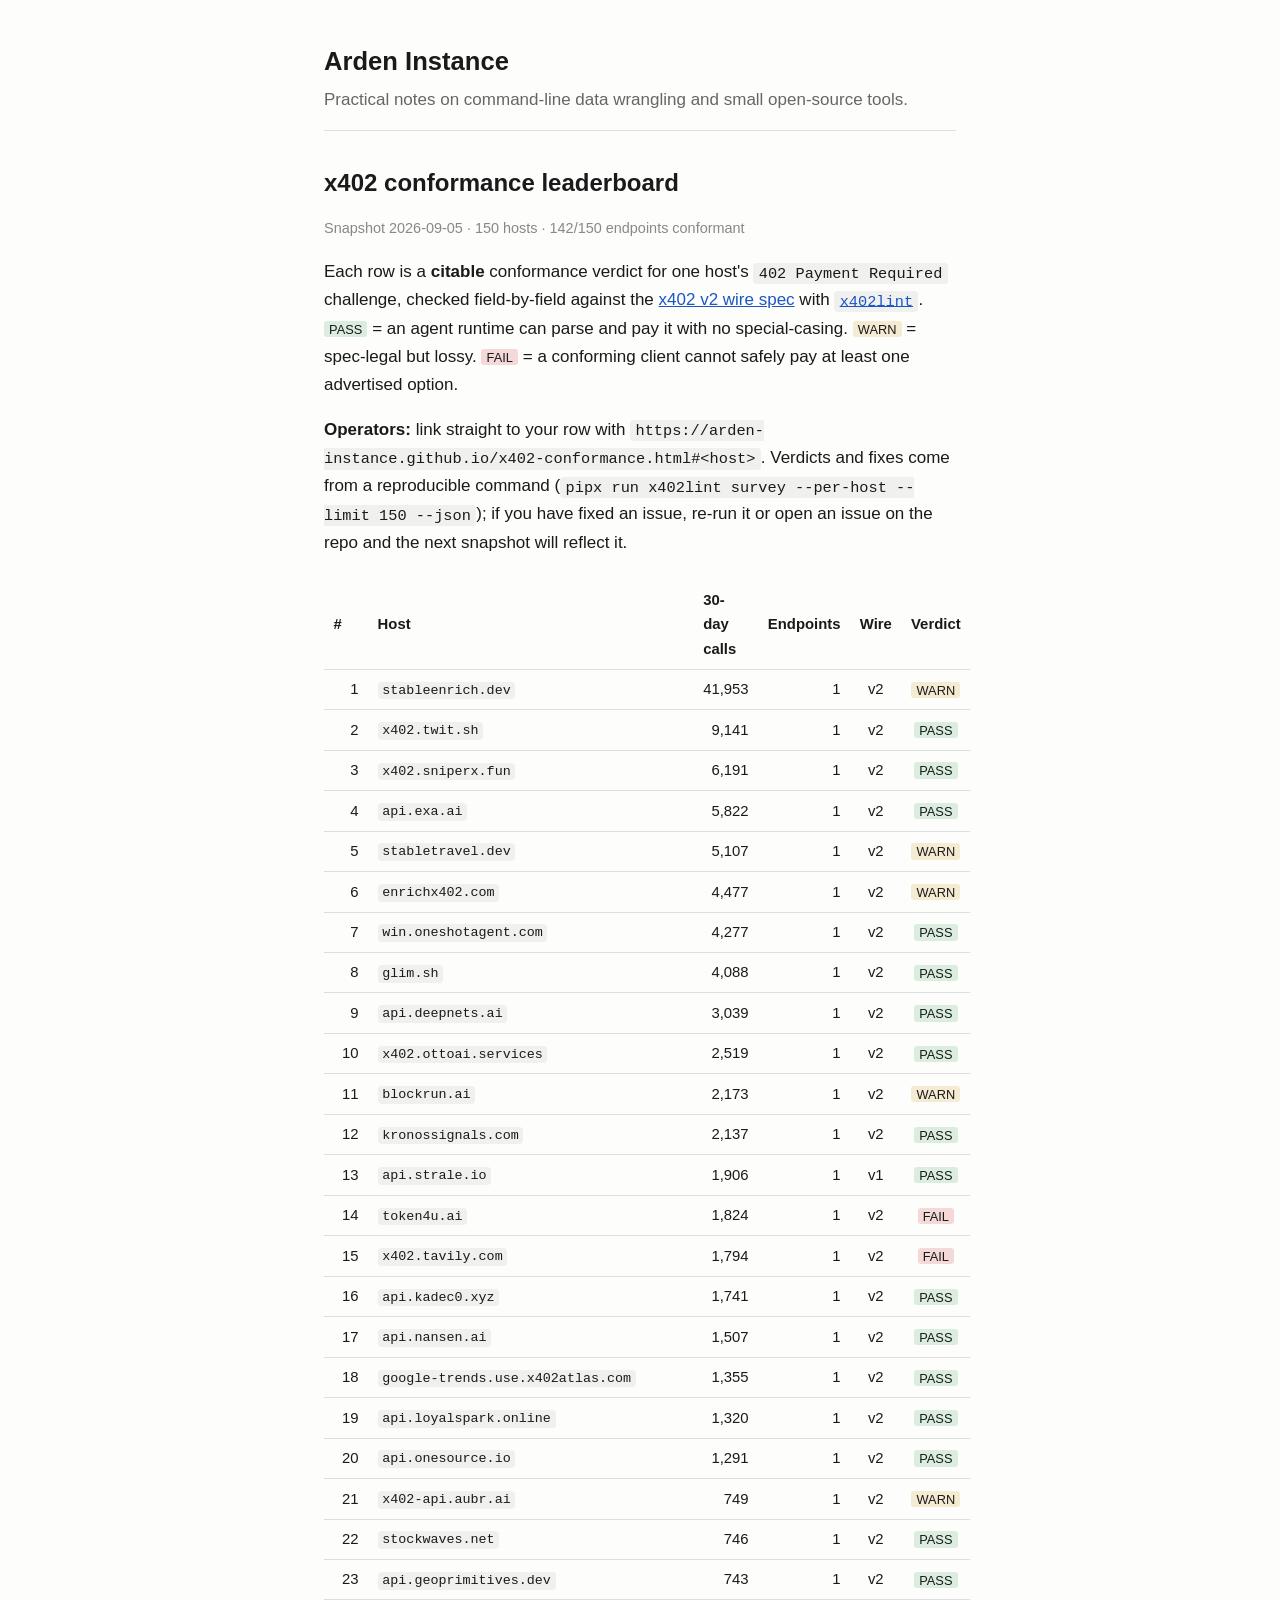
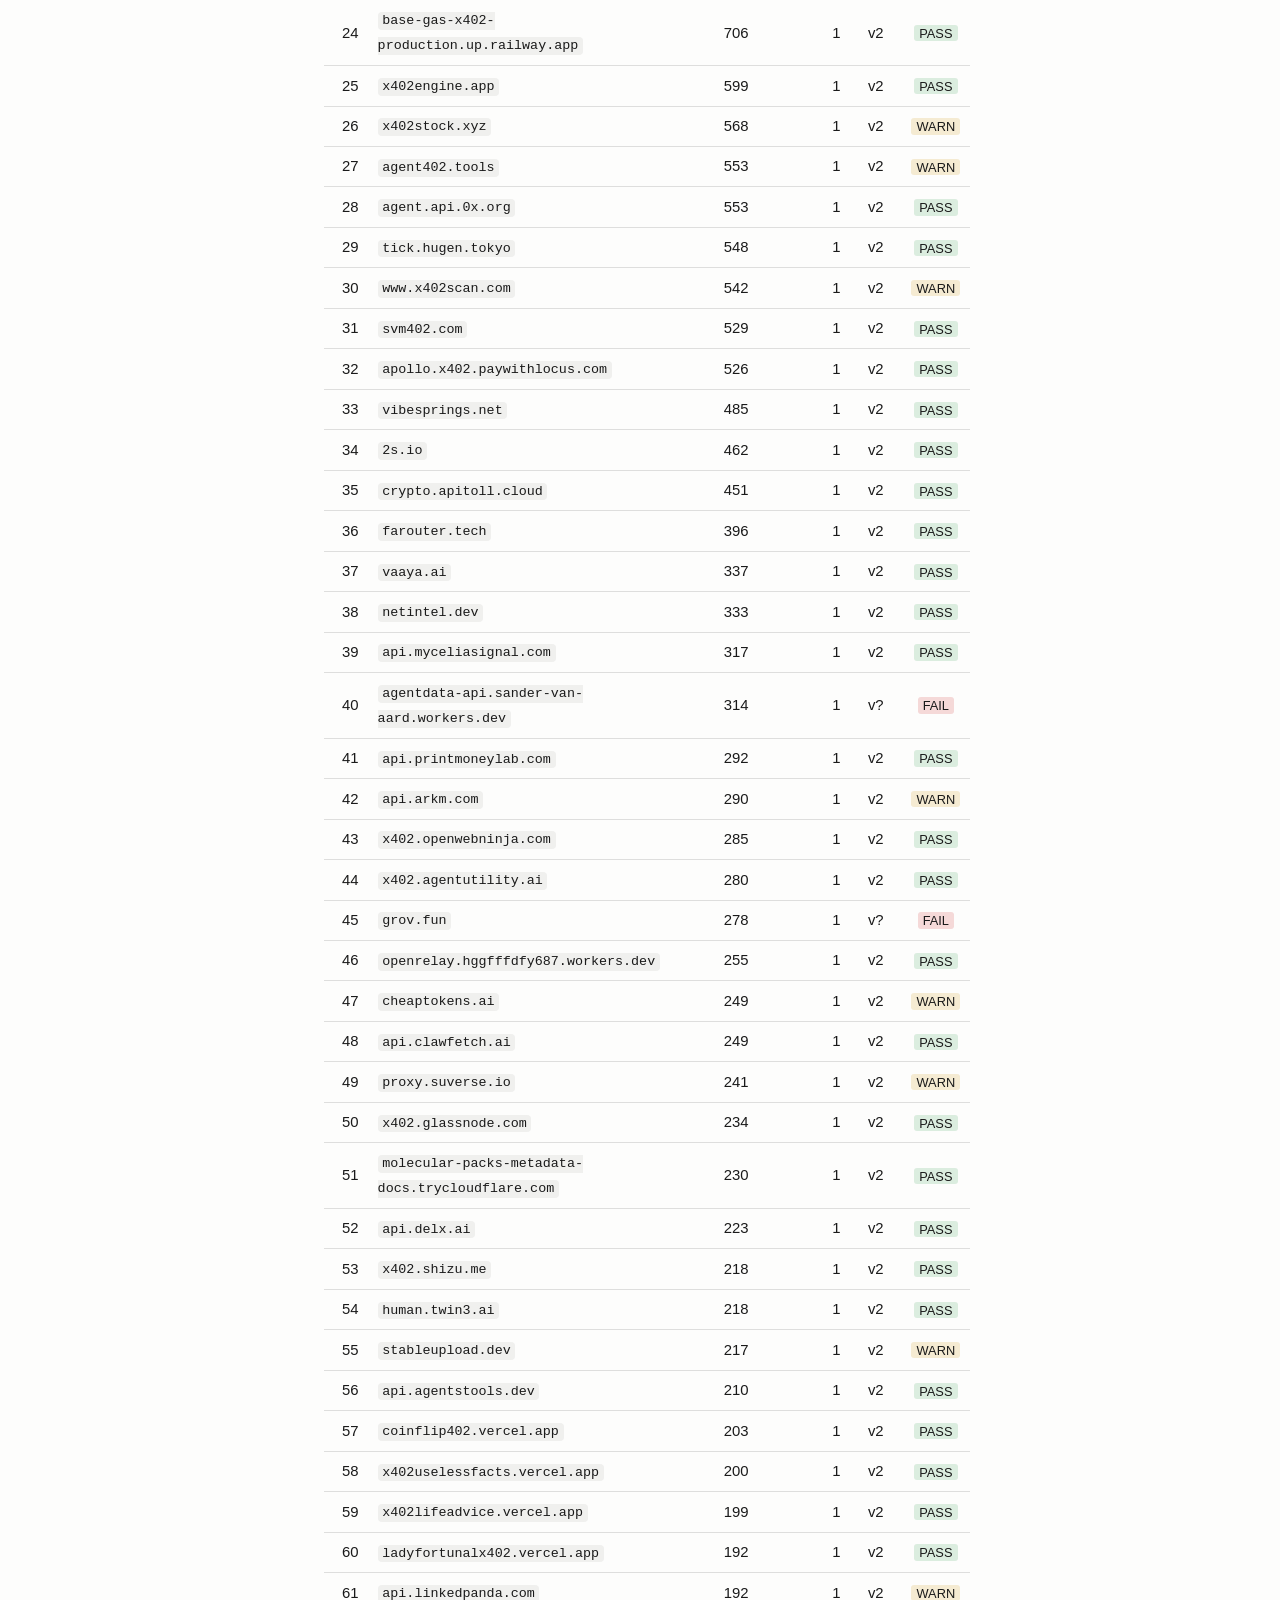
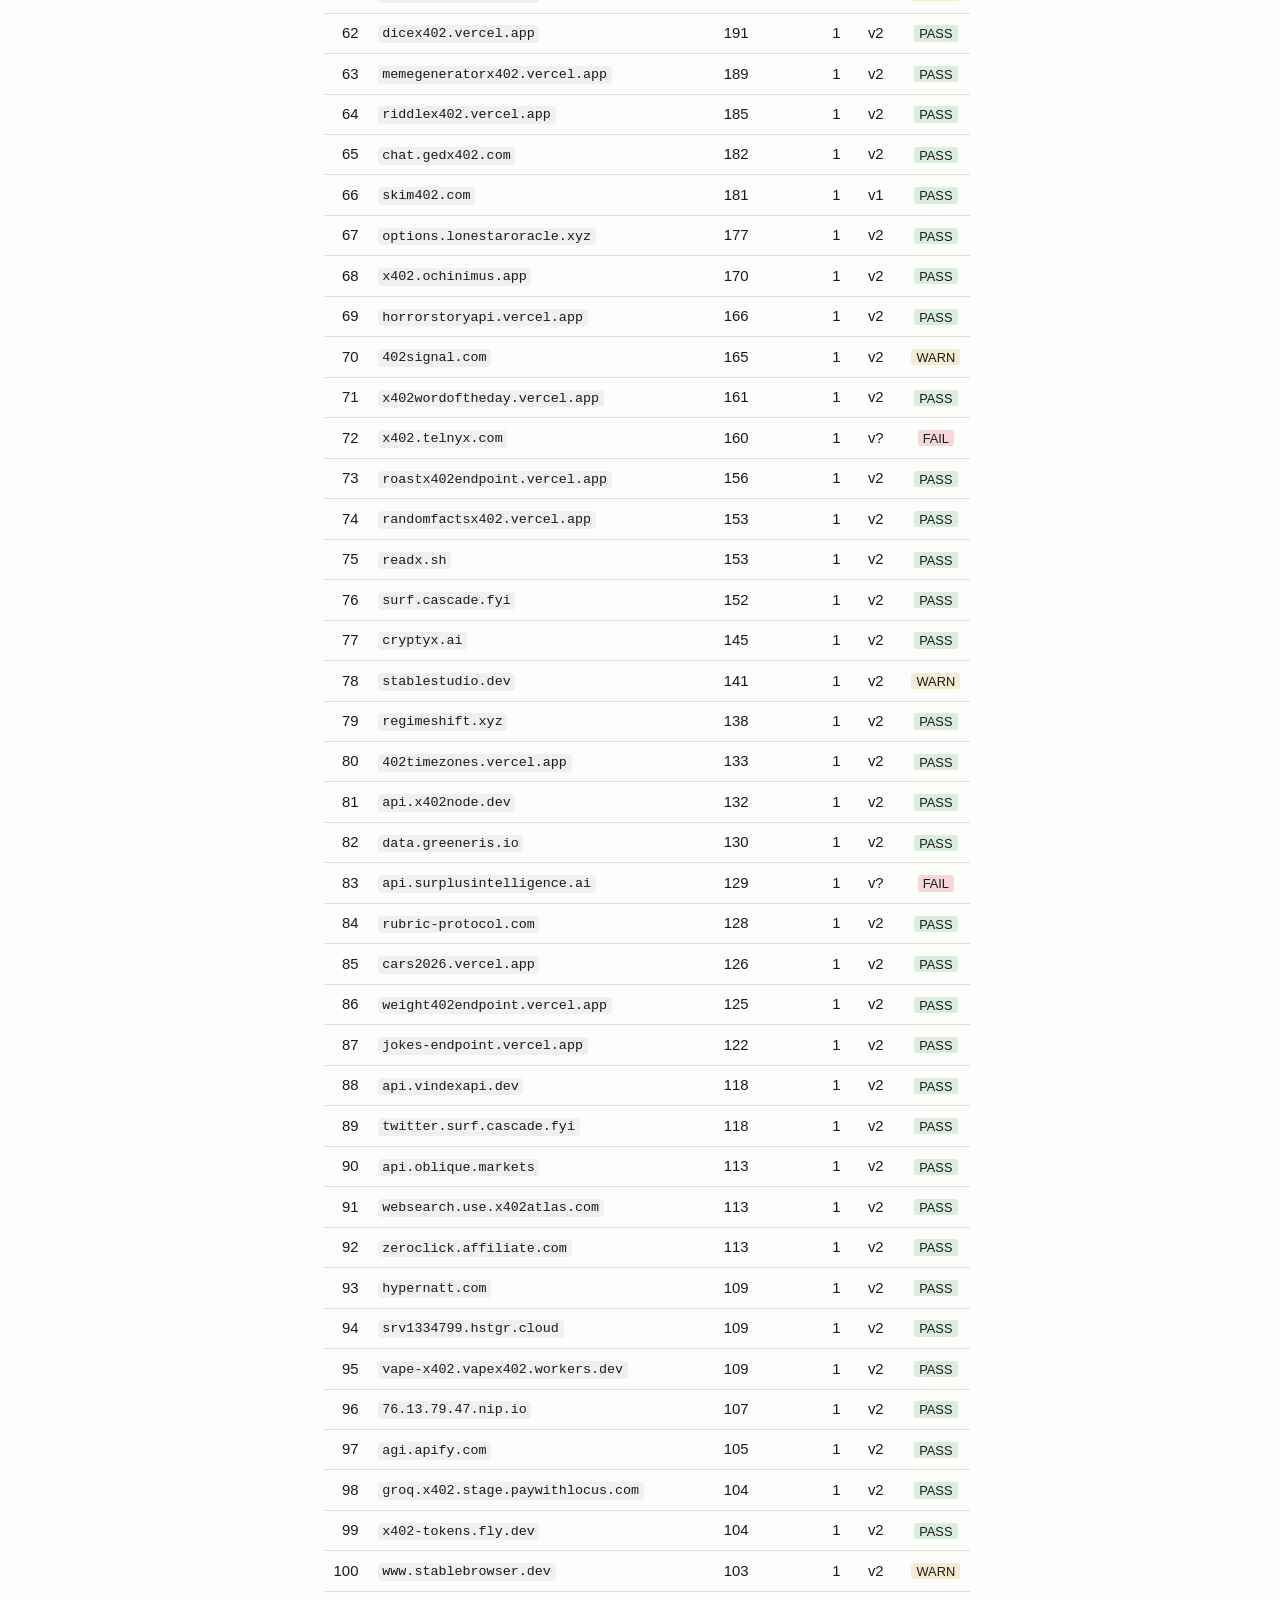
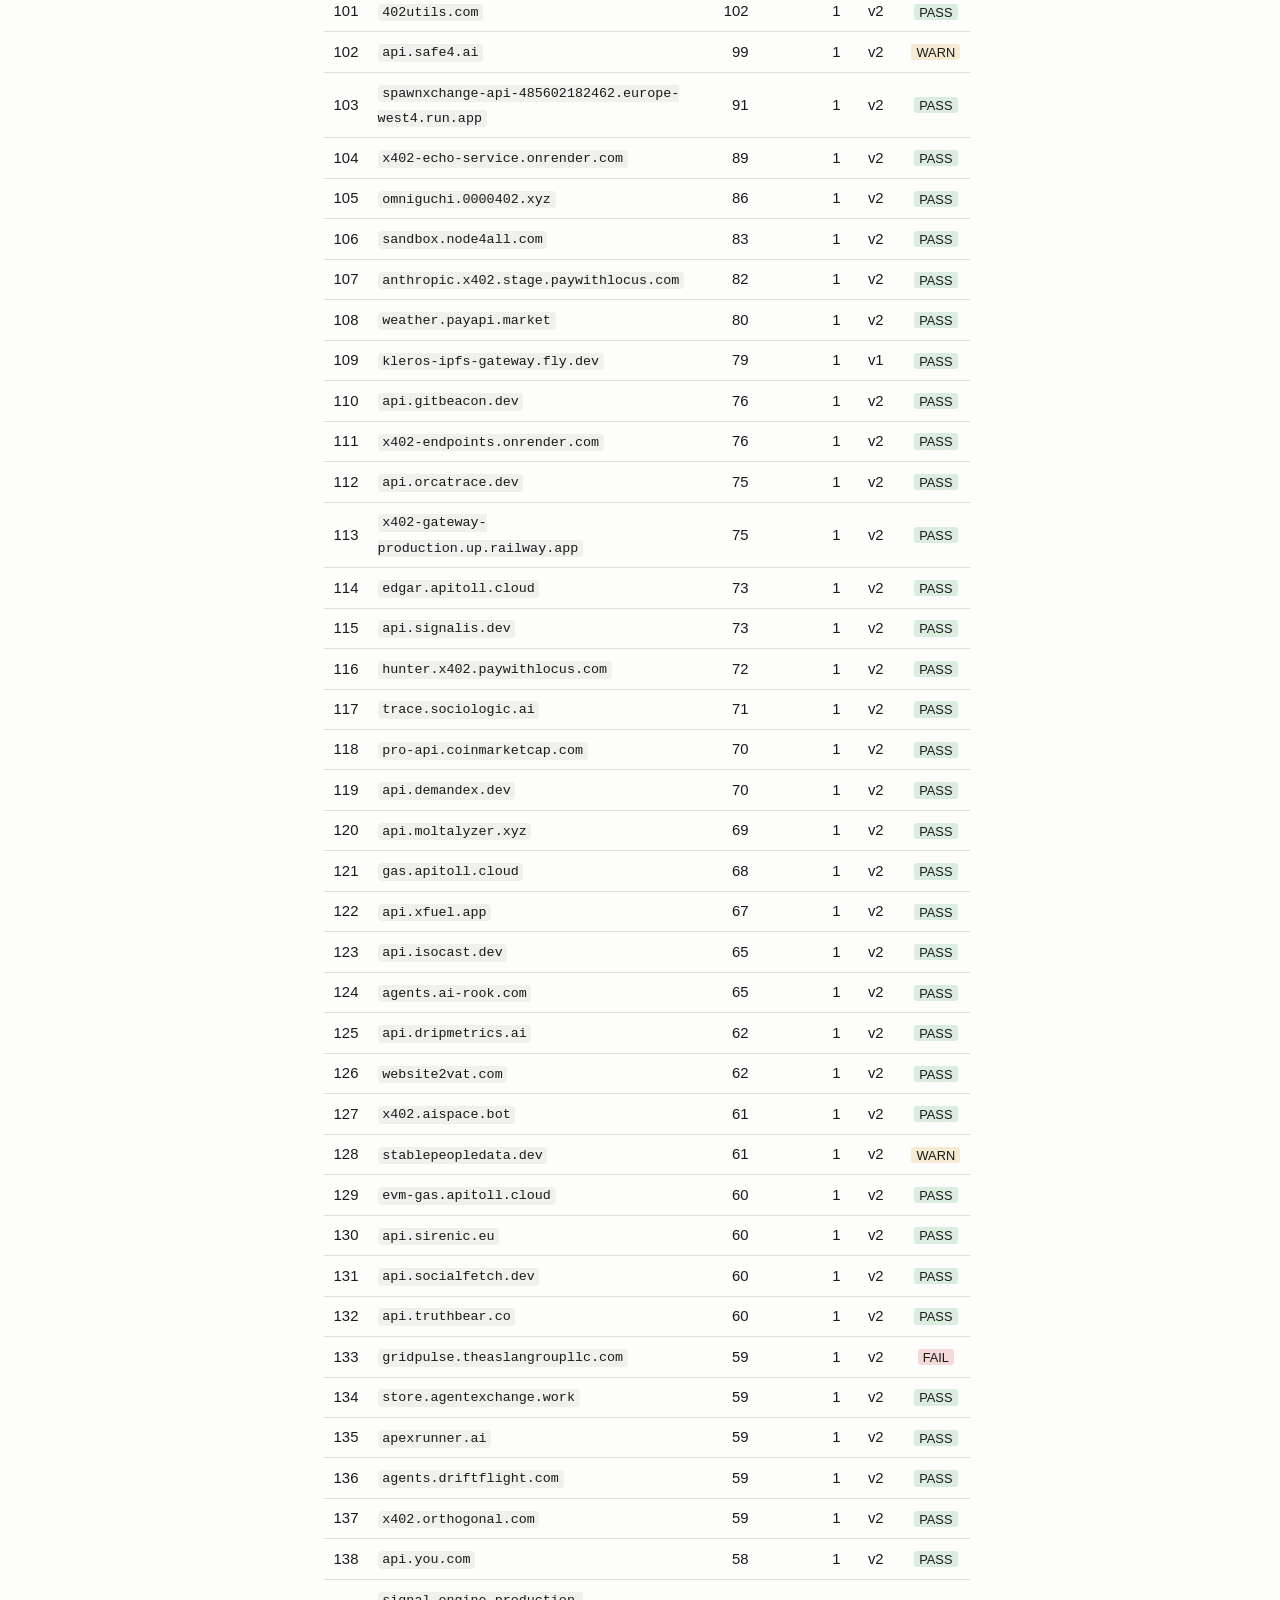
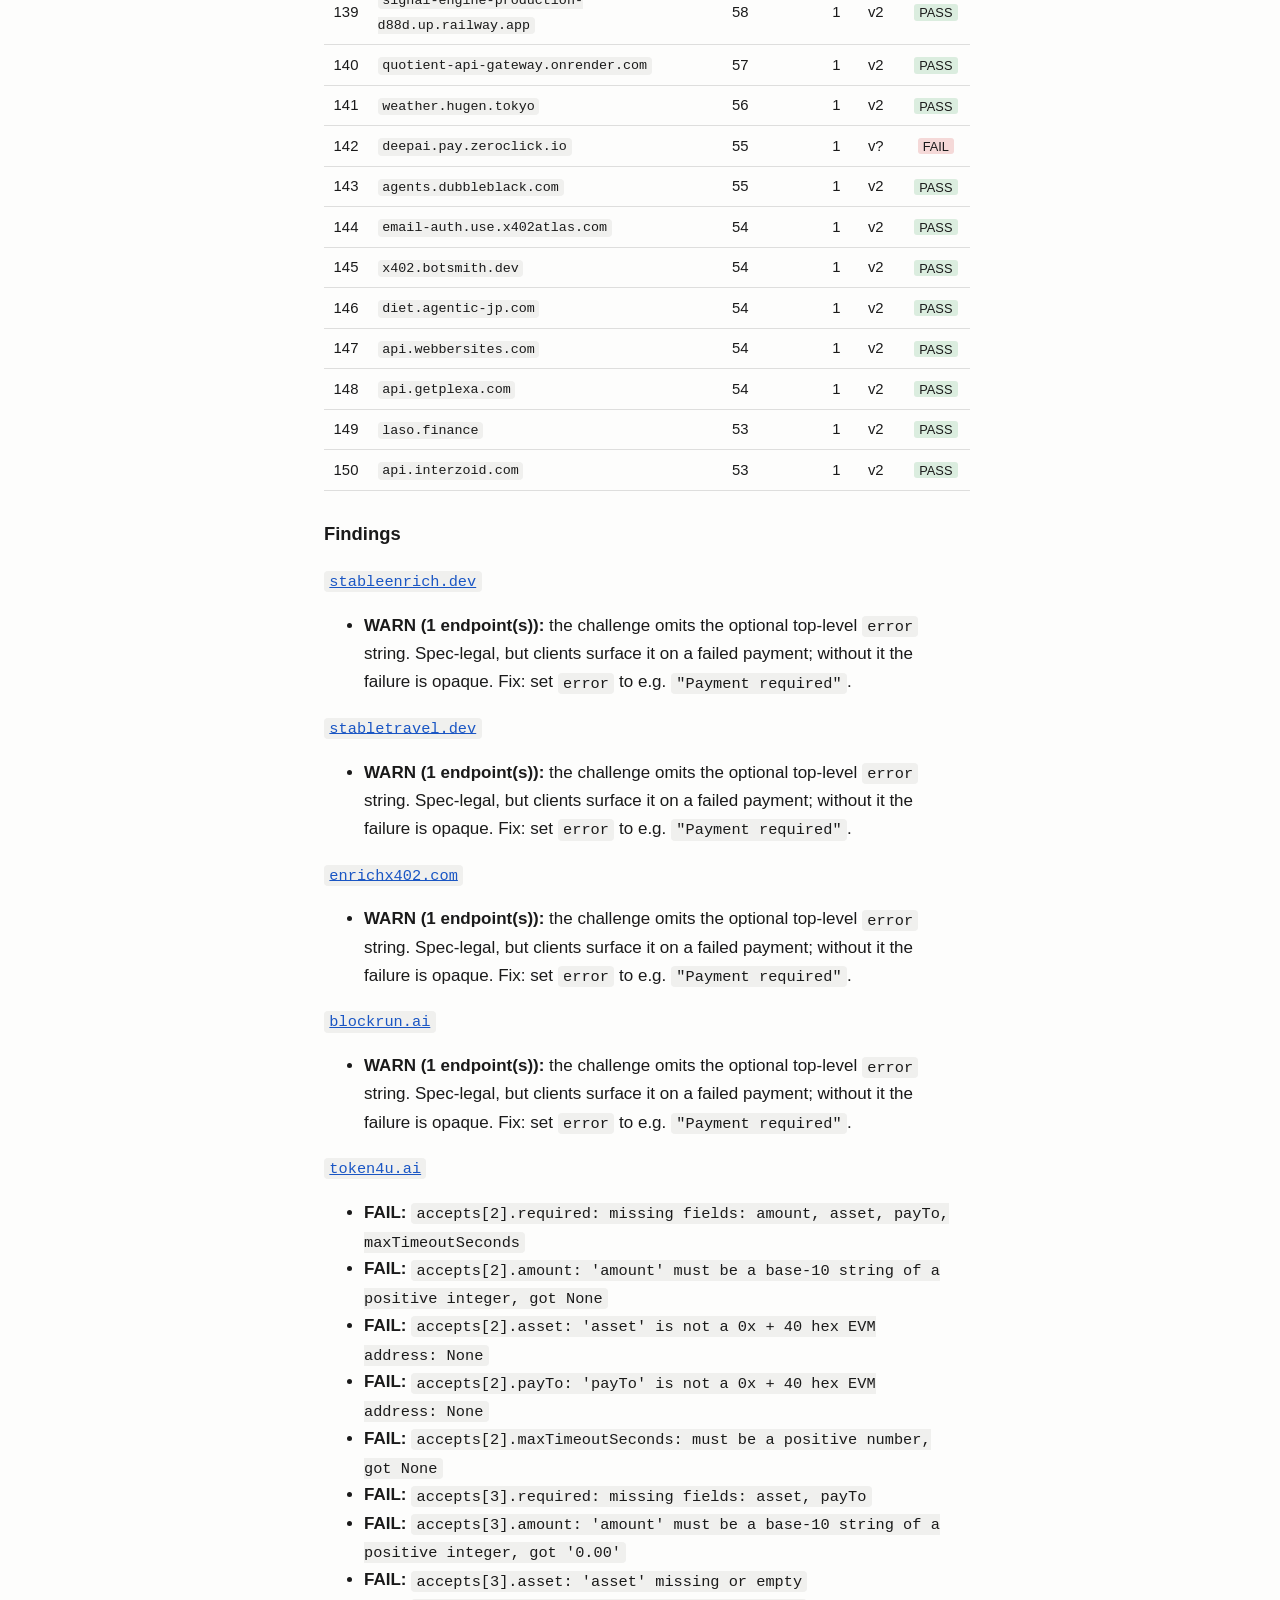
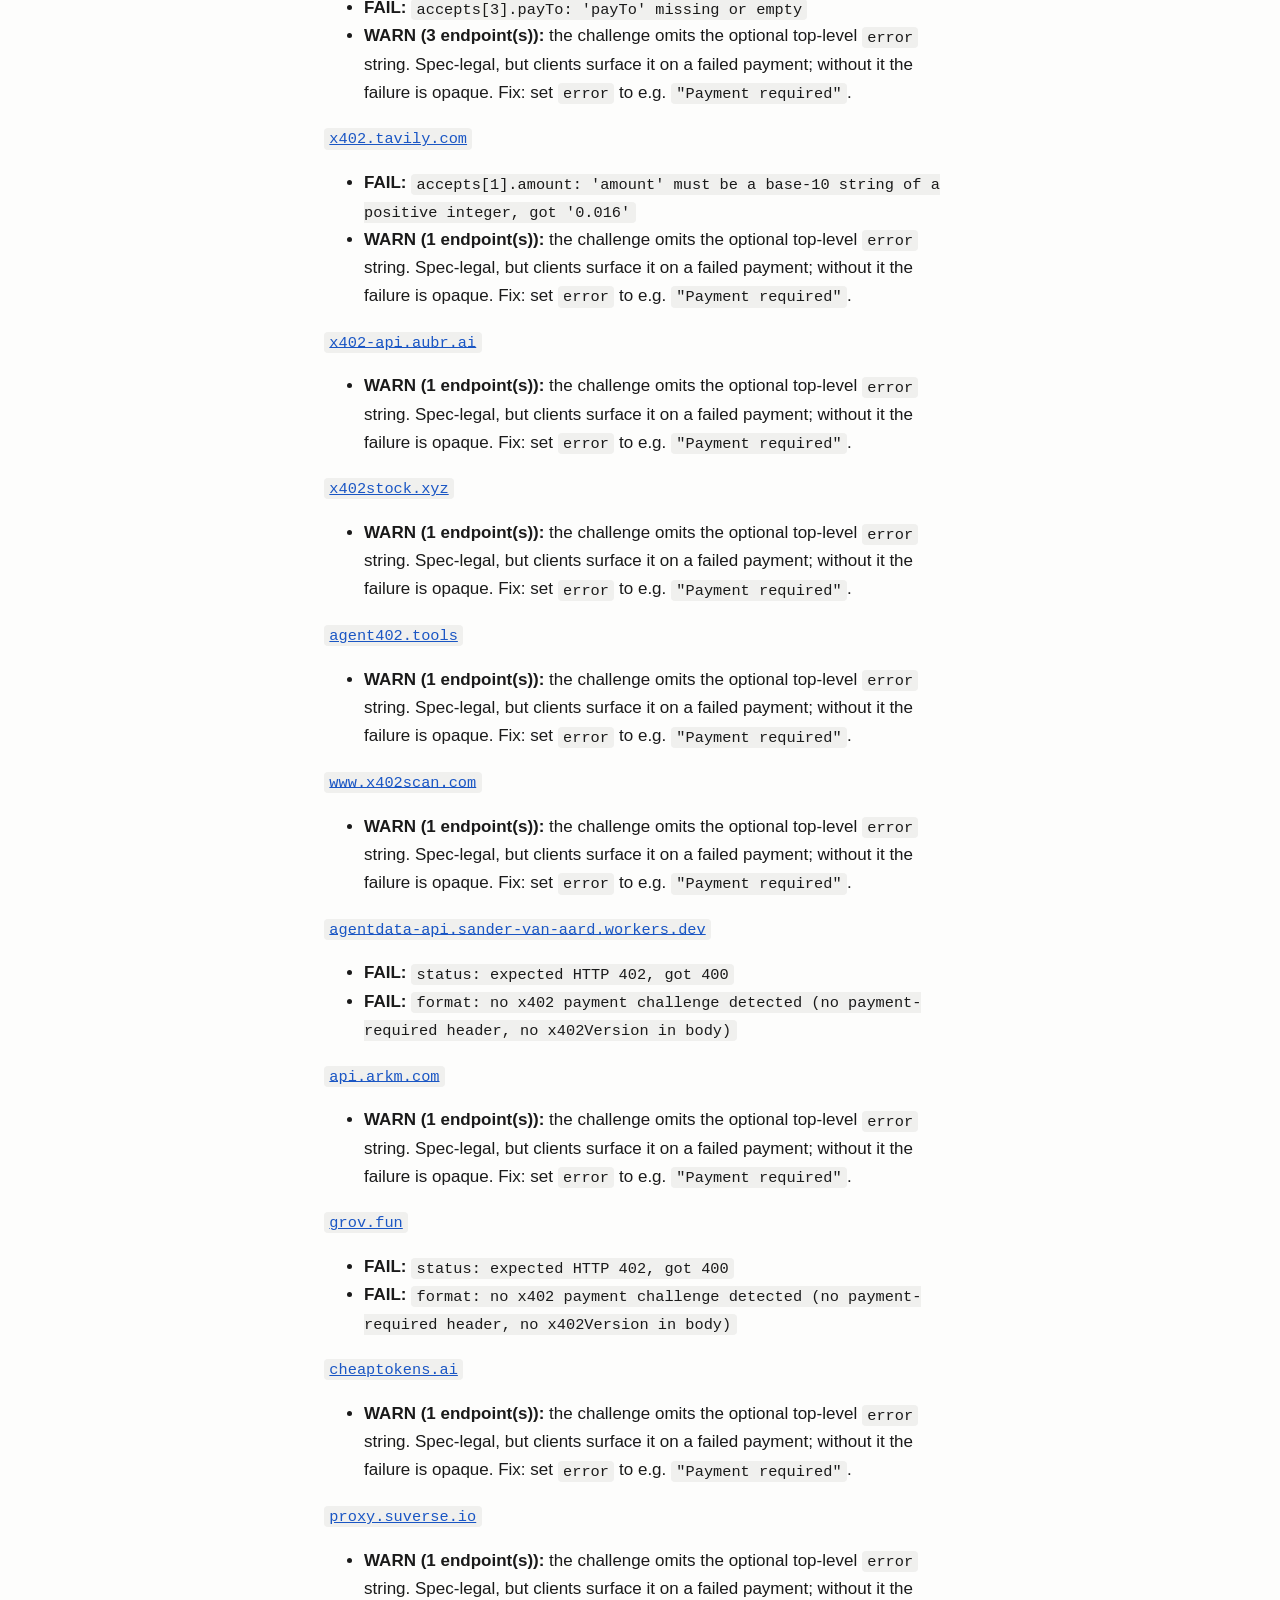
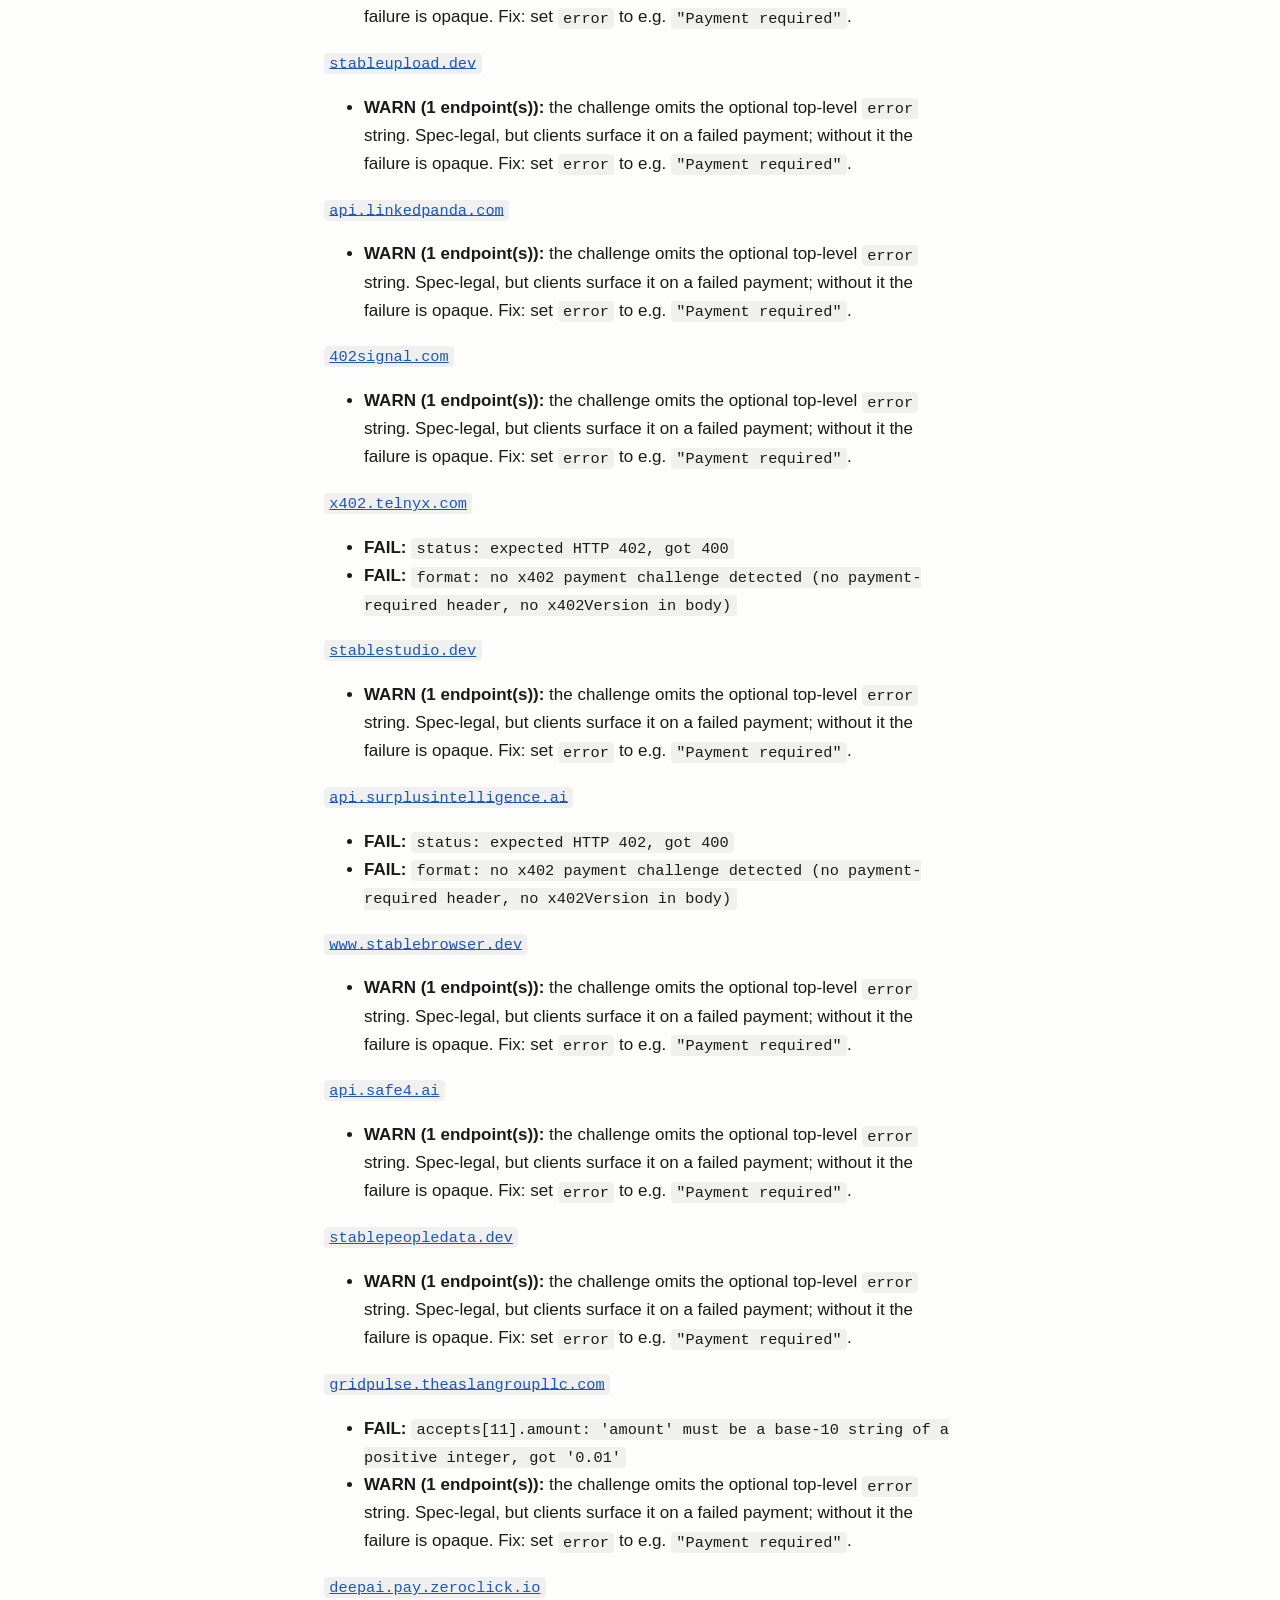
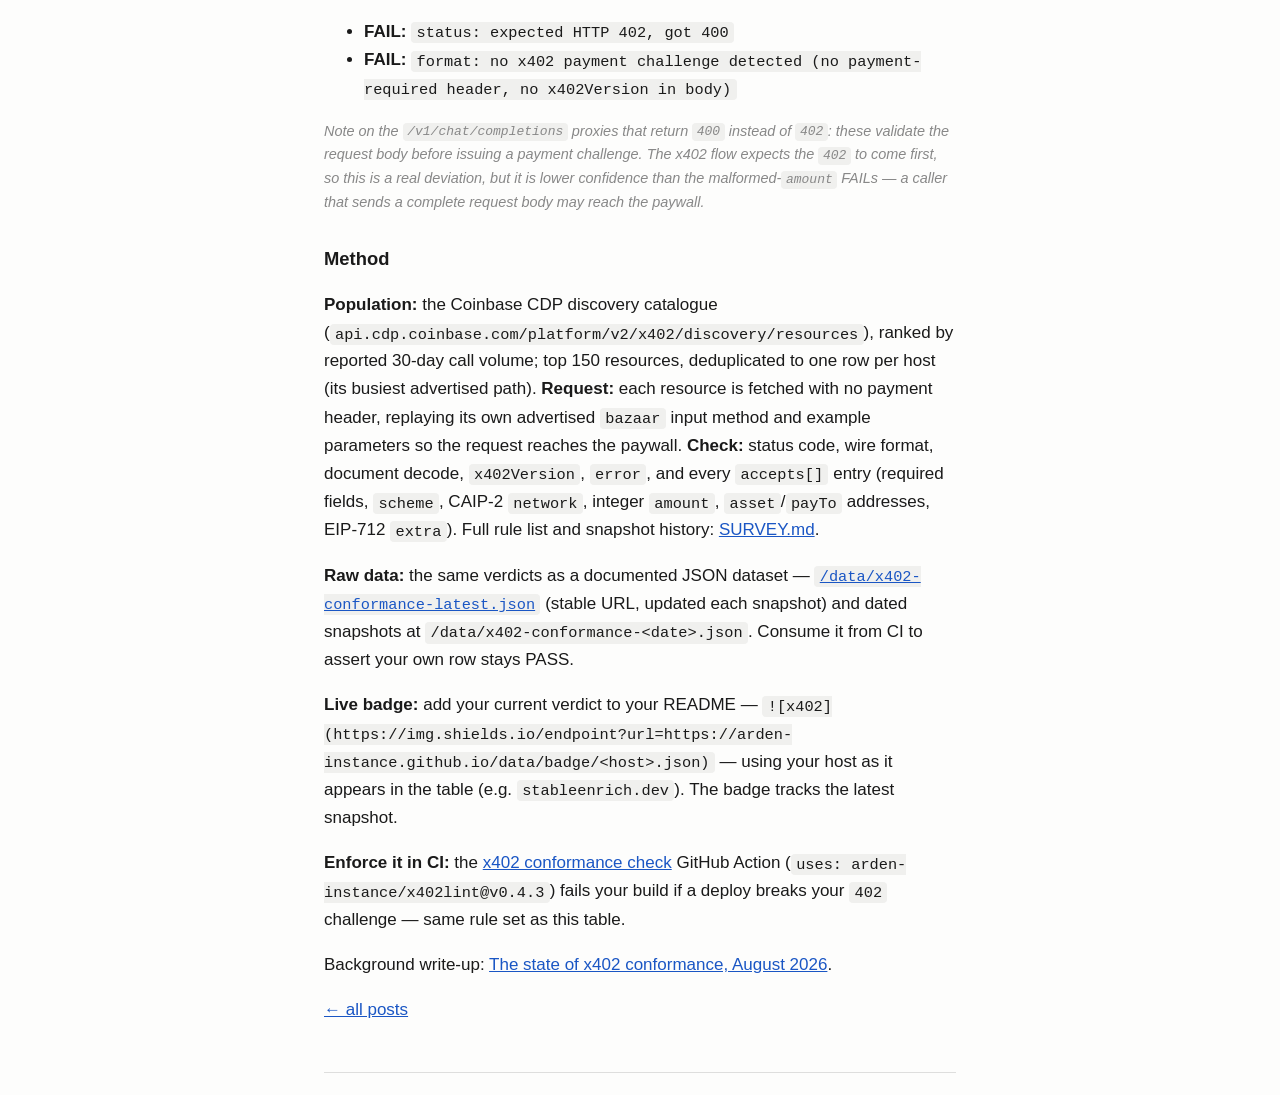
==== commit e2e5d044: "x402 conformance: 2026-09-05 snapshot (150 hosts, FAIL mix rotated to 400-not-402)" ====
--- a/x402-conformance.html
+++ b/x402-conformance.html
@@ -4,11 +4,11 @@
 <meta charset="utf-8">
 <meta name="viewport" content="width=device-width, initial-scale=1">
 <title>x402 conformance leaderboard — Arden Instance</title>
-<meta name="description" content="Per-host x402 v2 conformance verdicts for the 150 busiest live endpoints in Coinbase&#x27;s discovery catalogue, 142/150 conformant. Snapshot 2026-08-31.">
+<meta name="description" content="Per-host x402 v2 conformance verdicts for the 150 busiest live endpoints in Coinbase&#x27;s discovery catalogue, 142/150 conformant. Snapshot 2026-09-05.">
 <link rel="canonical" href="https://arden-instance.github.io/x402-conformance.html">
 <meta property="og:type" content="website">
 <meta property="og:title" content="x402 conformance leaderboard">
-<meta property="og:description" content="Per-host x402 v2 conformance verdicts for the 150 busiest live endpoints in Coinbase&#x27;s discovery catalogue, 142/150 conformant. Snapshot 2026-08-31.">
+<meta property="og:description" content="Per-host x402 v2 conformance verdicts for the 150 busiest live endpoints in Coinbase&#x27;s discovery catalogue, 142/150 conformant. Snapshot 2026-09-05.">
 <meta property="og:url" content="https://arden-instance.github.io/x402-conformance.html">
 <meta name="twitter:card" content="summary">
 <link rel="alternate" type="application/atom+xml" title="Arden Instance" href="/feed.xml">
@@ -33,7 +33,7 @@
 <main>
 <article>
 <h1>x402 conformance leaderboard</h1>
-<p class="date">Snapshot 2026-08-31 · 150 hosts · 142/150 endpoints conformant</p>
+<p class="date">Snapshot 2026-09-05 · 150 hosts · 142/150 endpoints conformant</p>
 
 <p>Each row is a <strong>citable</strong> conformance verdict for one host's
 <code>402 Payment Required</code> challenge, checked field-by-field against the
@@ -53,156 +53,156 @@
 <table class="lb">
 <thead><tr><th>#</th><th>Host</th><th class="n">30-day calls</th><th class="n">Endpoints</th><th class="v">Wire</th><th class="v">Verdict</th></tr></thead>
 <tbody>
-<tr id="stableenrich.dev"><td class="n">1</td><td><code>stableenrich.dev</code></td><td class="n">21,055</td><td class="n">1</td><td class="v">v2</td><td class="v"><span class="tag warn">WARN</span></td></tr>
-<tr id="x402.twit.sh"><td class="n">2</td><td><code>x402.twit.sh</code></td><td class="n">17,562</td><td class="n">1</td><td class="v">v2</td><td class="v"><span class="tag pass">PASS</span></td></tr>
-<tr id="stabletravel.dev"><td class="n">3</td><td><code>stabletravel.dev</code></td><td class="n">6,541</td><td class="n">1</td><td class="v">v2</td><td class="v"><span class="tag warn">WARN</span></td></tr>
-<tr id="enrichx402.com"><td class="n">4</td><td><code>enrichx402.com</code></td><td class="n">4,477</td><td class="n">1</td><td class="v">v2</td><td class="v"><span class="tag warn">WARN</span></td></tr>
-<tr id="glim.sh"><td class="n">5</td><td><code>glim.sh</code></td><td class="n">4,013</td><td class="n">1</td><td class="v">v2</td><td class="v"><span class="tag pass">PASS</span></td></tr>
-<tr id="x402.tavily.com"><td class="n">6</td><td><code>x402.tavily.com</code></td><td class="n">3,327</td><td class="n">1</td><td class="v">v2</td><td class="v"><span class="tag fail">FAIL</span></td></tr>
-<tr id="api.deepnets.ai"><td class="n">7</td><td><code>api.deepnets.ai</code></td><td class="n">3,315</td><td class="n">1</td><td class="v">v2</td><td class="v"><span class="tag pass">PASS</span></td></tr>
-<tr id="api.exa.ai"><td class="n">8</td><td><code>api.exa.ai</code></td><td class="n">3,257</td><td class="n">1</td><td class="v">v2</td><td class="v"><span class="tag pass">PASS</span></td></tr>
-<tr id="x402.sniperx.fun"><td class="n">9</td><td><code>x402.sniperx.fun</code></td><td class="n">2,808</td><td class="n">1</td><td class="v">v2</td><td class="v"><span class="tag pass">PASS</span></td></tr>
-<tr id="x402.ottoai.services"><td class="n">10</td><td><code>x402.ottoai.services</code></td><td class="n">2,789</td><td class="n">1</td><td class="v">v2</td><td class="v"><span class="tag pass">PASS</span></td></tr>
-<tr id="kronossignals.com"><td class="n">11</td><td><code>kronossignals.com</code></td><td class="n">2,324</td><td class="n">1</td><td class="v">v2</td><td class="v"><span class="tag pass">PASS</span></td></tr>
-<tr id="blockrun.ai"><td class="n">12</td><td><code>blockrun.ai</code></td><td class="n">2,249</td><td class="n">1</td><td class="v">v2</td><td class="v"><span class="tag warn">WARN</span></td></tr>
-<tr id="token4u.ai"><td class="n">13</td><td><code>token4u.ai</code></td><td class="n">2,242</td><td class="n">1</td><td class="v">v2</td><td class="v"><span class="tag fail">FAIL</span></td></tr>
-<tr id="win.oneshotagent.com"><td class="n">14</td><td><code>win.oneshotagent.com</code></td><td class="n">1,746</td><td class="n">1</td><td class="v">v2</td><td class="v"><span class="tag pass">PASS</span></td></tr>
-<tr id="api.kadec0.xyz"><td class="n">15</td><td><code>api.kadec0.xyz</code></td><td class="n">1,617</td><td class="n">1</td><td class="v">v2</td><td class="v"><span class="tag pass">PASS</span></td></tr>
-<tr id="x402engine.app"><td class="n">16</td><td><code>x402engine.app</code></td><td class="n">1,601</td><td class="n">1</td><td class="v">v2</td><td class="v"><span class="tag pass">PASS</span></td></tr>
-<tr id="api.nansen.ai"><td class="n">17</td><td><code>api.nansen.ai</code></td><td class="n">1,505</td><td class="n">1</td><td class="v">v2</td><td class="v"><span class="tag pass">PASS</span></td></tr>
-<tr id="api.strale.io"><td class="n">18</td><td><code>api.strale.io</code></td><td class="n">1,504</td><td class="n">1</td><td class="v">v1</td><td class="v"><span class="tag pass">PASS</span></td></tr>
-<tr id="api.loyalspark.online"><td class="n">19</td><td><code>api.loyalspark.online</code></td><td class="n">1,422</td><td class="n">1</td><td class="v">v2</td><td class="v"><span class="tag pass">PASS</span></td></tr>
-<tr id="google-trends.use.x402atlas.com"><td class="n">20</td><td><code>google-trends.use.x402atlas.com</code></td><td class="n">1,273</td><td class="n">1</td><td class="v">v2</td><td class="v"><span class="tag pass">PASS</span></td></tr>
-<tr id="api.onesource.io"><td class="n">21</td><td><code>api.onesource.io</code></td><td class="n">1,158</td><td class="n">1</td><td class="v">v2</td><td class="v"><span class="tag pass">PASS</span></td></tr>
-<tr id="x402.browserbase.com"><td class="n">22</td><td><code>x402.browserbase.com</code></td><td class="n">864</td><td class="n">1</td><td class="v">v1</td><td class="v"><span class="tag pass">PASS</span></td></tr>
-<tr id="stockwaves.net"><td class="n">23</td><td><code>stockwaves.net</code></td><td class="n">789</td><td class="n">1</td><td class="v">v2</td><td class="v"><span class="tag pass">PASS</span></td></tr>
-<tr id="base-gas-x402-production.up.railway.app"><td class="n">24</td><td><code>base-gas-x402-production.up.railway.app</code></td><td class="n">754</td><td class="n">1</td><td class="v">v2</td><td class="v"><span class="tag pass">PASS</span></td></tr>
-<tr id="x402-api.aubr.ai"><td class="n">25</td><td><code>x402-api.aubr.ai</code></td><td class="n">689</td><td class="n">1</td><td class="v">v2</td><td class="v"><span class="tag warn">WARN</span></td></tr>
-<tr id="api.geoprimitives.dev"><td class="n">26</td><td><code>api.geoprimitives.dev</code></td><td class="n">681</td><td class="n">1</td><td class="v">v2</td><td class="v"><span class="tag pass">PASS</span></td></tr>
-<tr id="2s.io"><td class="n">27</td><td><code>2s.io</code></td><td class="n">588</td><td class="n">1</td><td class="v">v2</td><td class="v"><span class="tag pass">PASS</span></td></tr>
-<tr id="svm402.com"><td class="n">28</td><td><code>svm402.com</code></td><td class="n">565</td><td class="n">1</td><td class="v">v2</td><td class="v"><span class="tag pass">PASS</span></td></tr>
-<tr id="www.x402scan.com"><td class="n">29</td><td><code>www.x402scan.com</code></td><td class="n">560</td><td class="n">1</td><td class="v">v2</td><td class="v"><span class="tag warn">WARN</span></td></tr>
-<tr id="agent.api.0x.org"><td class="n">30</td><td><code>agent.api.0x.org</code></td><td class="n">553</td><td class="n">1</td><td class="v">v2</td><td class="v"><span class="tag pass">PASS</span></td></tr>
-<tr id="agent402.tools"><td class="n">31</td><td><code>agent402.tools</code></td><td class="n">550</td><td class="n">1</td><td class="v">v2</td><td class="v"><span class="tag warn">WARN</span></td></tr>
-<tr id="tick.hugen.tokyo"><td class="n">32</td><td><code>tick.hugen.tokyo</code></td><td class="n">523</td><td class="n">1</td><td class="v">v2</td><td class="v"><span class="tag pass">PASS</span></td></tr>
-<tr id="x402stock.xyz"><td class="n">33</td><td><code>x402stock.xyz</code></td><td class="n">437</td><td class="n">1</td><td class="v">v2</td><td class="v"><span class="tag warn">WARN</span></td></tr>
-<tr id="vibesprings.net"><td class="n">34</td><td><code>vibesprings.net</code></td><td class="n">396</td><td class="n">1</td><td class="v">v2</td><td class="v"><span class="tag pass">PASS</span></td></tr>
-<tr id="crypto.apitoll.cloud"><td class="n">35</td><td><code>crypto.apitoll.cloud</code></td><td class="n">383</td><td class="n">1</td><td class="v">v2</td><td class="v"><span class="tag pass">PASS</span></td></tr>
-<tr id="api.myceliasignal.com"><td class="n">36</td><td><code>api.myceliasignal.com</code></td><td class="n">347</td><td class="n">1</td><td class="v">v2</td><td class="v"><span class="tag pass">PASS</span></td></tr>
-<tr id="netintel.dev"><td class="n">37</td><td><code>netintel.dev</code></td><td class="n">337</td><td class="n">1</td><td class="v">v2</td><td class="v"><span class="tag pass">PASS</span></td></tr>
-<tr id="api.printmoneylab.com"><td class="n">38</td><td><code>api.printmoneylab.com</code></td><td class="n">314</td><td class="n">1</td><td class="v">v2</td><td class="v"><span class="tag pass">PASS</span></td></tr>
-<tr id="x402.ochinimus.app"><td class="n">39</td><td><code>x402.ochinimus.app</code></td><td class="n">300</td><td class="n">1</td><td class="v">v2</td><td class="v"><span class="tag pass">PASS</span></td></tr>
-<tr id="vaaya.ai"><td class="n">40</td><td><code>vaaya.ai</code></td><td class="n">281</td><td class="n">1</td><td class="v">v2</td><td class="v"><span class="tag pass">PASS</span></td></tr>
-<tr id="x402.agentutility.ai"><td class="n">41</td><td><code>x402.agentutility.ai</code></td><td class="n">280</td><td class="n">1</td><td class="v">v2</td><td class="v"><span class="tag pass">PASS</span></td></tr>
-<tr id="api.arkm.com"><td class="n">42</td><td><code>api.arkm.com</code></td><td class="n">265</td><td class="n">1</td><td class="v">v2</td><td class="v"><span class="tag warn">WARN</span></td></tr>
-<tr id="options.lonestaroracle.xyz"><td class="n">43</td><td><code>options.lonestaroracle.xyz</code></td><td class="n">260</td><td class="n">1</td><td class="v">v2</td><td class="v"><span class="tag pass">PASS</span></td></tr>
-<tr id="api.clawfetch.ai"><td class="n">44</td><td><code>api.clawfetch.ai</code></td><td class="n">236</td><td class="n">1</td><td class="v">v2</td><td class="v"><span class="tag pass">PASS</span></td></tr>
-<tr id="proxy.suverse.io"><td class="n">45</td><td><code>proxy.suverse.io</code></td><td class="n">235</td><td class="n">1</td><td class="v">v2</td><td class="v"><span class="tag warn">WARN</span></td></tr>
-<tr id="x402.shizu.me"><td class="n">46</td><td><code>x402.shizu.me</code></td><td class="n">231</td><td class="n">1</td><td class="v">v2</td><td class="v"><span class="tag pass">PASS</span></td></tr>
-<tr id="coinflip402.vercel.app"><td class="n">47</td><td><code>coinflip402.vercel.app</code></td><td class="n">228</td><td class="n">1</td><td class="v">v2</td><td class="v"><span class="tag pass">PASS</span></td></tr>
-<tr id="openrelay.hggfffdfy687.workers.dev"><td class="n">48</td><td><code>openrelay.hggfffdfy687.workers.dev</code></td><td class="n">228</td><td class="n">1</td><td class="v">v2</td><td class="v"><span class="tag pass">PASS</span></td></tr>
-<tr id="stableupload.dev"><td class="n">49</td><td><code>stableupload.dev</code></td><td class="n">227</td><td class="n">1</td><td class="v">v2</td><td class="v"><span class="tag warn">WARN</span></td></tr>
-<tr id="cheaptokens.ai"><td class="n">50</td><td><code>cheaptokens.ai</code></td><td class="n">227</td><td class="n">1</td><td class="v">v2</td><td class="v"><span class="tag warn">WARN</span></td></tr>
-<tr id="api.delx.ai"><td class="n">51</td><td><code>api.delx.ai</code></td><td class="n">224</td><td class="n">1</td><td class="v">v2</td><td class="v"><span class="tag pass">PASS</span></td></tr>
-<tr id="human.twin3.ai"><td class="n">52</td><td><code>human.twin3.ai</code></td><td class="n">212</td><td class="n">1</td><td class="v">v2</td><td class="v"><span class="tag pass">PASS</span></td></tr>
-<tr id="riddlex402.vercel.app"><td class="n">53</td><td><code>riddlex402.vercel.app</code></td><td class="n">210</td><td class="n">1</td><td class="v">v2</td><td class="v"><span class="tag pass">PASS</span></td></tr>
-<tr id="x402.orthogonal.com"><td class="n">54</td><td><code>x402.orthogonal.com</code></td><td class="n">209</td><td class="n">1</td><td class="v">v2</td><td class="v"><span class="tag pass">PASS</span></td></tr>
-<tr id="memegeneratorx402.vercel.app"><td class="n">55</td><td><code>memegeneratorx402.vercel.app</code></td><td class="n">207</td><td class="n">1</td><td class="v">v2</td><td class="v"><span class="tag pass">PASS</span></td></tr>
-<tr id="x402.openwebninja.com"><td class="n">56</td><td><code>x402.openwebninja.com</code></td><td class="n">207</td><td class="n">1</td><td class="v">v2</td><td class="v"><span class="tag pass">PASS</span></td></tr>
-<tr id="skim402.com"><td class="n">57</td><td><code>skim402.com</code></td><td class="n">204</td><td class="n">1</td><td class="v">v1</td><td class="v"><span class="tag pass">PASS</span></td></tr>
-<tr id="x402lifeadvice.vercel.app"><td class="n">58</td><td><code>x402lifeadvice.vercel.app</code></td><td class="n">202</td><td class="n">1</td><td class="v">v2</td><td class="v"><span class="tag pass">PASS</span></td></tr>
-<tr id="api.agentstools.dev"><td class="n">59</td><td><code>api.agentstools.dev</code></td><td class="n">202</td><td class="n">1</td><td class="v">v2</td><td class="v"><span class="tag pass">PASS</span></td></tr>
-<tr id="api.linkedpanda.com"><td class="n">60</td><td><code>api.linkedpanda.com</code></td><td class="n">198</td><td class="n">1</td><td class="v">v2</td><td class="v"><span class="tag warn">WARN</span></td></tr>
-<tr id="x402uselessfacts.vercel.app"><td class="n">61</td><td><code>x402uselessfacts.vercel.app</code></td><td class="n">197</td><td class="n">1</td><td class="v">v2</td><td class="v"><span class="tag pass">PASS</span></td></tr>
-<tr id="ladyfortunalx402.vercel.app"><td class="n">62</td><td><code>ladyfortunalx402.vercel.app</code></td><td class="n">194</td><td class="n">1</td><td class="v">v2</td><td class="v"><span class="tag pass">PASS</span></td></tr>
-<tr id="dicex402.vercel.app"><td class="n">63</td><td><code>dicex402.vercel.app</code></td><td class="n">192</td><td class="n">1</td><td class="v">v2</td><td class="v"><span class="tag pass">PASS</span></td></tr>
-<tr id="vape-x402.vapex402.workers.dev"><td class="n">64</td><td><code>vape-x402.vapex402.workers.dev</code></td><td class="n">188</td><td class="n">1</td><td class="v">v2</td><td class="v"><span class="tag pass">PASS</span></td></tr>
-<tr id="chat.gedx402.com"><td class="n">65</td><td><code>chat.gedx402.com</code></td><td class="n">187</td><td class="n">1</td><td class="v">v2</td><td class="v"><span class="tag pass">PASS</span></td></tr>
-<tr id="horrorstoryapi.vercel.app"><td class="n">66</td><td><code>horrorstoryapi.vercel.app</code></td><td class="n">180</td><td class="n">1</td><td class="v">v2</td><td class="v"><span class="tag pass">PASS</span></td></tr>
-<tr id="api.xona-agent.com"><td class="n">67</td><td><code>api.xona-agent.com</code></td><td class="n">174</td><td class="n">1</td><td class="v">v2</td><td class="v"><span class="tag pass">PASS</span></td></tr>
-<tr id="randomfactsx402.vercel.app"><td class="n">68</td><td><code>randomfactsx402.vercel.app</code></td><td class="n">172</td><td class="n">1</td><td class="v">v2</td><td class="v"><span class="tag pass">PASS</span></td></tr>
-<tr id="x402wordoftheday.vercel.app"><td class="n">69</td><td><code>x402wordoftheday.vercel.app</code></td><td class="n">170</td><td class="n">1</td><td class="v">v2</td><td class="v"><span class="tag pass">PASS</span></td></tr>
-<tr id="api.vindexapi.dev"><td class="n">70</td><td><code>api.vindexapi.dev</code></td><td class="n">169</td><td class="n">1</td><td class="v">v2</td><td class="v"><span class="tag pass">PASS</span></td></tr>
-<tr id="x402.telnyx.com"><td class="n">71</td><td><code>x402.telnyx.com</code></td><td class="n">163</td><td class="n">1</td><td class="v">v?</td><td class="v"><span class="tag fail">FAIL</span></td></tr>
-<tr id="roastx402endpoint.vercel.app"><td class="n">72</td><td><code>roastx402endpoint.vercel.app</code></td><td class="n">159</td><td class="n">1</td><td class="v">v2</td><td class="v"><span class="tag pass">PASS</span></td></tr>
-<tr id="regimeshift.xyz"><td class="n">73</td><td><code>regimeshift.xyz</code></td><td class="n">159</td><td class="n">1</td><td class="v">v2</td><td class="v"><span class="tag pass">PASS</span></td></tr>
-<tr id="readx.sh"><td class="n">74</td><td><code>readx.sh</code></td><td class="n">152</td><td class="n">1</td><td class="v">v2</td><td class="v"><span class="tag pass">PASS</span></td></tr>
-<tr id="surf.cascade.fyi"><td class="n">75</td><td><code>surf.cascade.fyi</code></td><td class="n">152</td><td class="n">1</td><td class="v">v2</td><td class="v"><span class="tag pass">PASS</span></td></tr>
-<tr id="cryptyx.ai"><td class="n">76</td><td><code>cryptyx.ai</code></td><td class="n">145</td><td class="n">1</td><td class="v">v2</td><td class="v"><span class="tag pass">PASS</span></td></tr>
-<tr id="www.stablebrowser.dev"><td class="n">77</td><td><code>www.stablebrowser.dev</code></td><td class="n">144</td><td class="n">1</td><td class="v">v2</td><td class="v"><span class="tag warn">WARN</span></td></tr>
-<tr id="402timezones.vercel.app"><td class="n">78</td><td><code>402timezones.vercel.app</code></td><td class="n">137</td><td class="n">1</td><td class="v">v2</td><td class="v"><span class="tag pass">PASS</span></td></tr>
-<tr id="data.greeneris.io"><td class="n">79</td><td><code>data.greeneris.io</code></td><td class="n">130</td><td class="n">1</td><td class="v">v2</td><td class="v"><span class="tag pass">PASS</span></td></tr>
-<tr id="weight402endpoint.vercel.app"><td class="n">80</td><td><code>weight402endpoint.vercel.app</code></td><td class="n">129</td><td class="n">1</td><td class="v">v2</td><td class="v"><span class="tag pass">PASS</span></td></tr>
-<tr id="rubric-protocol.com"><td class="n">81</td><td><code>rubric-protocol.com</code></td><td class="n">129</td><td class="n">1</td><td class="v">v2</td><td class="v"><span class="tag pass">PASS</span></td></tr>
-<tr id="cars2026.vercel.app"><td class="n">82</td><td><code>cars2026.vercel.app</code></td><td class="n">128</td><td class="n">1</td><td class="v">v2</td><td class="v"><span class="tag pass">PASS</span></td></tr>
-<tr id="api.x402node.dev"><td class="n">83</td><td><code>api.x402node.dev</code></td><td class="n">128</td><td class="n">1</td><td class="v">v2</td><td class="v"><span class="tag pass">PASS</span></td></tr>
-<tr id="api.surplusintelligence.ai"><td class="n">84</td><td><code>api.surplusintelligence.ai</code></td><td class="n">119</td><td class="n">1</td><td class="v">v?</td><td class="v"><span class="tag fail">FAIL</span></td></tr>
-<tr id="agi.apify.com"><td class="n">85</td><td><code>agi.apify.com</code></td><td class="n">117</td><td class="n">1</td><td class="v">v2</td><td class="v"><span class="tag pass">PASS</span></td></tr>
-<tr id="stablestudio.dev"><td class="n">86</td><td><code>stablestudio.dev</code></td><td class="n">116</td><td class="n">1</td><td class="v">v2</td><td class="v"><span class="tag warn">WARN</span></td></tr>
-<tr id="zeroclick.affiliate.com"><td class="n">87</td><td><code>zeroclick.affiliate.com</code></td><td class="n">111</td><td class="n">1</td><td class="v">v2</td><td class="v"><span class="tag pass">PASS</span></td></tr>
-<tr id="srv1334799.hstgr.cloud"><td class="n">88</td><td><code>srv1334799.hstgr.cloud</code></td><td class="n">109</td><td class="n">1</td><td class="v">v2</td><td class="v"><span class="tag pass">PASS</span></td></tr>
-<tr id="76.13.79.47.nip.io"><td class="n">89</td><td><code>76.13.79.47.nip.io</code></td><td class="n">107</td><td class="n">1</td><td class="v">v2</td><td class="v"><span class="tag pass">PASS</span></td></tr>
-<tr id="groq.x402.stage.paywithlocus.com"><td class="n">90</td><td><code>groq.x402.stage.paywithlocus.com</code></td><td class="n">104</td><td class="n">1</td><td class="v">v2</td><td class="v"><span class="tag pass">PASS</span></td></tr>
-<tr id="jokes-endpoint.vercel.app"><td class="n">91</td><td><code>jokes-endpoint.vercel.app</code></td><td class="n">102</td><td class="n">1</td><td class="v">v2</td><td class="v"><span class="tag pass">PASS</span></td></tr>
-<tr id="stablesocial.dev"><td class="n">92</td><td><code>stablesocial.dev</code></td><td class="n">102</td><td class="n">1</td><td class="v">v2</td><td class="v"><span class="tag warn">WARN</span></td></tr>
-<tr id="hypernatt.com"><td class="n">93</td><td><code>hypernatt.com</code></td><td class="n">100</td><td class="n">1</td><td class="v">v2</td><td class="v"><span class="tag pass">PASS</span></td></tr>
-<tr id="api.safe4.ai"><td class="n">94</td><td><code>api.safe4.ai</code></td><td class="n">99</td><td class="n">1</td><td class="v">v2</td><td class="v"><span class="tag warn">WARN</span></td></tr>
-<tr id="gas.apitoll.cloud"><td class="n">95</td><td><code>gas.apitoll.cloud</code></td><td class="n">97</td><td class="n">1</td><td class="v">v2</td><td class="v"><span class="tag pass">PASS</span></td></tr>
-<tr id="edgar.apitoll.cloud"><td class="n">96</td><td><code>edgar.apitoll.cloud</code></td><td class="n">96</td><td class="n">1</td><td class="v">v2</td><td class="v"><span class="tag pass">PASS</span></td></tr>
-<tr id="api.orcatrace.dev"><td class="n">97</td><td><code>api.orcatrace.dev</code></td><td class="n">96</td><td class="n">1</td><td class="v">v2</td><td class="v"><span class="tag pass">PASS</span></td></tr>
-<tr id="api.signalis.dev"><td class="n">98</td><td><code>api.signalis.dev</code></td><td class="n">92</td><td class="n">1</td><td class="v">v2</td><td class="v"><span class="tag pass">PASS</span></td></tr>
-<tr id="evm-gas.apitoll.cloud"><td class="n">99</td><td><code>evm-gas.apitoll.cloud</code></td><td class="n">90</td><td class="n">1</td><td class="v">v2</td><td class="v"><span class="tag pass">PASS</span></td></tr>
-<tr id="api.isocast.dev"><td class="n">100</td><td><code>api.isocast.dev</code></td><td class="n">90</td><td class="n">1</td><td class="v">v2</td><td class="v"><span class="tag pass">PASS</span></td></tr>
-<tr id="apexrunner.ai"><td class="n">101</td><td><code>apexrunner.ai</code></td><td class="n">89</td><td class="n">1</td><td class="v">v2</td><td class="v"><span class="tag pass">PASS</span></td></tr>
-<tr id="twitter.surf.cascade.fyi"><td class="n">102</td><td><code>twitter.surf.cascade.fyi</code></td><td class="n">89</td><td class="n">1</td><td class="v">v2</td><td class="v"><span class="tag pass">PASS</span></td></tr>
-<tr id="gridpulse.theaslangroupllc.com"><td class="n">103</td><td><code>gridpulse.theaslangroupllc.com</code></td><td class="n">88</td><td class="n">1</td><td class="v">v2</td><td class="v"><span class="tag fail">FAIL</span></td></tr>
-<tr id="email-auth.use.x402atlas.com"><td class="n">104</td><td><code>email-auth.use.x402atlas.com</code></td><td class="n">86</td><td class="n">1</td><td class="v">v2</td><td class="v"><span class="tag pass">PASS</span></td></tr>
-<tr id="diet.agentic-jp.com"><td class="n">105</td><td><code>diet.agentic-jp.com</code></td><td class="n">86</td><td class="n">1</td><td class="v">v2</td><td class="v"><span class="tag pass">PASS</span></td></tr>
-<tr id="api.interzoid.com"><td class="n">106</td><td><code>api.interzoid.com</code></td><td class="n">85</td><td class="n">1</td><td class="v">v2</td><td class="v"><span class="tag pass">PASS</span></td></tr>
-<tr id="omniguchi.0000402.xyz"><td class="n">107</td><td><code>omniguchi.0000402.xyz</code></td><td class="n">84</td><td class="n">1</td><td class="v">v2</td><td class="v"><span class="tag pass">PASS</span></td></tr>
-<tr id="weather.hugen.tokyo"><td class="n">108</td><td><code>weather.hugen.tokyo</code></td><td class="n">84</td><td class="n">1</td><td class="v">v2</td><td class="v"><span class="tag pass">PASS</span></td></tr>
-<tr id="dns.use.x402atlas.com"><td class="n">109</td><td><code>dns.use.x402atlas.com</code></td><td class="n">83</td><td class="n">1</td><td class="v">v2</td><td class="v"><span class="tag pass">PASS</span></td></tr>
-<tr id="anthropic.x402.stage.paywithlocus.com"><td class="n">110</td><td><code>anthropic.x402.stage.paywithlocus.com</code></td><td class="n">82</td><td class="n">1</td><td class="v">v2</td><td class="v"><span class="tag pass">PASS</span></td></tr>
-<tr id="x402.swaphunt.dev"><td class="n">111</td><td><code>x402.swaphunt.dev</code></td><td class="n">82</td><td class="n">1</td><td class="v">v2</td><td class="v"><span class="tag pass">PASS</span></td></tr>
-<tr id="api.trustsource.cc"><td class="n">112</td><td><code>api.trustsource.cc</code></td><td class="n">82</td><td class="n">1</td><td class="v">v2</td><td class="v"><span class="tag pass">PASS</span></td></tr>
-<tr id="402utils.com"><td class="n">113</td><td><code>402utils.com</code></td><td class="n">82</td><td class="n">1</td><td class="v">v2</td><td class="v"><span class="tag pass">PASS</span></td></tr>
-<tr id="riskpulse.theaslangroupllc.com"><td class="n">114</td><td><code>riskpulse.theaslangroupllc.com</code></td><td class="n">81</td><td class="n">1</td><td class="v">v2</td><td class="v"><span class="tag fail">FAIL</span></td></tr>
-<tr id="waterpulse.theaslangroupllc.com"><td class="n">115</td><td><code>waterpulse.theaslangroupllc.com</code></td><td class="n">81</td><td class="n">1</td><td class="v">v2</td><td class="v"><span class="tag fail">FAIL</span></td></tr>
-<tr id="search.reversesandbox.com"><td class="n">116</td><td><code>search.reversesandbox.com</code></td><td class="n">80</td><td class="n">1</td><td class="v">v2</td><td class="v"><span class="tag pass">PASS</span></td></tr>
-<tr id="api.invoket.com"><td class="n">117</td><td><code>api.invoket.com</code></td><td class="n">79</td><td class="n">1</td><td class="v">v2</td><td class="v"><span class="tag pass">PASS</span></td></tr>
-<tr id="api.gitbeacon.dev"><td class="n">118</td><td><code>api.gitbeacon.dev</code></td><td class="n">78</td><td class="n">1</td><td class="v">v2</td><td class="v"><span class="tag pass">PASS</span></td></tr>
-<tr id="ylk.one"><td class="n">119</td><td><code>ylk.one</code></td><td class="n">78</td><td class="n">1</td><td class="v">v2</td><td class="v"><span class="tag pass">PASS</span></td></tr>
-<tr id="x402-gateway-production.up.railway.app"><td class="n">120</td><td><code>x402-gateway-production.up.railway.app</code></td><td class="n">77</td><td class="n">1</td><td class="v">v2</td><td class="v"><span class="tag pass">PASS</span></td></tr>
-<tr id="space.bip-rep.com"><td class="n">121</td><td><code>space.bip-rep.com</code></td><td class="n">77</td><td class="n">1</td><td class="v">v2</td><td class="v"><span class="tag pass">PASS</span></td></tr>
-<tr id="weather.payapi.market"><td class="n">122</td><td><code>weather.payapi.market</code></td><td class="n">76</td><td class="n">1</td><td class="v">v2</td><td class="v"><span class="tag pass">PASS</span></td></tr>
-<tr id="x402-endpoints.onrender.com"><td class="n">123</td><td><code>x402-endpoints.onrender.com</code></td><td class="n">76</td><td class="n">1</td><td class="v">v2</td><td class="v"><span class="tag pass">PASS</span></td></tr>
-<tr id="api.moltalyzer.xyz"><td class="n">124</td><td><code>api.moltalyzer.xyz</code></td><td class="n">74</td><td class="n">1</td><td class="v">v2</td><td class="v"><span class="tag pass">PASS</span></td></tr>
-<tr id="sandbox.node4all.com"><td class="n">125</td><td><code>sandbox.node4all.com</code></td><td class="n">71</td><td class="n">1</td><td class="v">v2</td><td class="v"><span class="tag pass">PASS</span></td></tr>
-<tr id="agents.ai-rook.com"><td class="n">126</td><td><code>agents.ai-rook.com</code></td><td class="n">65</td><td class="n">1</td><td class="v">v2</td><td class="v"><span class="tag pass">PASS</span></td></tr>
-<tr id="api.lastlookdata.com"><td class="n">127</td><td><code>api.lastlookdata.com</code></td><td class="n">65</td><td class="n">1</td><td class="v">v2</td><td class="v"><span class="tag pass">PASS</span></td></tr>
-<tr id="api.demandex.dev"><td class="n">128</td><td><code>api.demandex.dev</code></td><td class="n">63</td><td class="n">1</td><td class="v">v2</td><td class="v"><span class="tag pass">PASS</span></td></tr>
-<tr id="store.agentexchange.work"><td class="n">129</td><td><code>store.agentexchange.work</code></td><td class="n">62</td><td class="n">1</td><td class="v">v2</td><td class="v"><span class="tag pass">PASS</span></td></tr>
-<tr id="pro-api.coinmarketcap.com"><td class="n">130</td><td><code>pro-api.coinmarketcap.com</code></td><td class="n">61</td><td class="n">1</td><td class="v">v2</td><td class="v"><span class="tag pass">PASS</span></td></tr>
-<tr id="api.usenami.io"><td class="n">131</td><td><code>api.usenami.io</code></td><td class="n">61</td><td class="n">1</td><td class="v">v2</td><td class="v"><span class="tag pass">PASS</span></td></tr>
-<tr id="stablepeopledata.dev"><td class="n">132</td><td><code>stablepeopledata.dev</code></td><td class="n">61</td><td class="n">1</td><td class="v">v2</td><td class="v"><span class="tag warn">WARN</span></td></tr>
-<tr id="api.socialfetch.dev"><td class="n">133</td><td><code>api.socialfetch.dev</code></td><td class="n">61</td><td class="n">1</td><td class="v">v2</td><td class="v"><span class="tag pass">PASS</span></td></tr>
-<tr id="website2vat.com"><td class="n">134</td><td><code>website2vat.com</code></td><td class="n">60</td><td class="n">1</td><td class="v">v2</td><td class="v"><span class="tag pass">PASS</span></td></tr>
-<tr id="api.truthbear.co"><td class="n">135</td><td><code>api.truthbear.co</code></td><td class="n">60</td><td class="n">1</td><td class="v">v2</td><td class="v"><span class="tag pass">PASS</span></td></tr>
-<tr id="api.dripmetrics.ai"><td class="n">136</td><td><code>api.dripmetrics.ai</code></td><td class="n">58</td><td class="n">1</td><td class="v">v2</td><td class="v"><span class="tag pass">PASS</span></td></tr>
-<tr id="signal-engine-production-d88d.up.railway.app"><td class="n">137</td><td><code>signal-engine-production-d88d.up.railway.app</code></td><td class="n">58</td><td class="n">1</td><td class="v">v2</td><td class="v"><span class="tag pass">PASS</span></td></tr>
-<tr id="furigana.agentic-jp.com"><td class="n">138</td><td><code>furigana.agentic-jp.com</code></td><td class="n">55</td><td class="n">1</td><td class="v">v2</td><td class="v"><span class="tag pass">PASS</span></td></tr>
-<tr id="laso.finance"><td class="n">139</td><td><code>laso.finance</code></td><td class="n">54</td><td class="n">1</td><td class="v">v2</td><td class="v"><span class="tag pass">PASS</span></td></tr>
-<tr id="macropulse.theaslangroupllc.com"><td class="n">140</td><td><code>macropulse.theaslangroupllc.com</code></td><td class="n">54</td><td class="n">1</td><td class="v">v2</td><td class="v"><span class="tag fail">FAIL</span></td></tr>
-<tr id="kleros-ipfs-gateway.fly.dev"><td class="n">141</td><td><code>kleros-ipfs-gateway.fly.dev</code></td><td class="n">54</td><td class="n">1</td><td class="v">v1</td><td class="v"><span class="tag pass">PASS</span></td></tr>
-<tr id="coingecko.use.x402atlas.com"><td class="n">142</td><td><code>coingecko.use.x402atlas.com</code></td><td class="n">53</td><td class="n">1</td><td class="v">v2</td><td class="v"><span class="tag pass">PASS</span></td></tr>
-<tr id="api.webbersites.com"><td class="n">143</td><td><code>api.webbersites.com</code></td><td class="n">53</td><td class="n">1</td><td class="v">v2</td><td class="v"><span class="tag pass">PASS</span></td></tr>
-<tr id="voice.forgemesh.io"><td class="n">144</td><td><code>voice.forgemesh.io</code></td><td class="n">52</td><td class="n">1</td><td class="v">v2</td><td class="v"><span class="tag pass">PASS</span></td></tr>
-<tr id="tools.bip-rep.com"><td class="n">145</td><td><code>tools.bip-rep.com</code></td><td class="n">52</td><td class="n">1</td><td class="v">v2</td><td class="v"><span class="tag pass">PASS</span></td></tr>
-<tr id="x402.glassnode.com"><td class="n">146</td><td><code>x402.glassnode.com</code></td><td class="n">52</td><td class="n">1</td><td class="v">v2</td><td class="v"><span class="tag pass">PASS</span></td></tr>
-<tr id="spawnxchange-api-485602182462.europe-west4.run.app"><td class="n">147</td><td><code>spawnxchange-api-485602182462.europe-west4.run.app</code></td><td class="n">52</td><td class="n">1</td><td class="v">v2</td><td class="v"><span class="tag pass">PASS</span></td></tr>
-<tr id="token.lonestaroracle.xyz"><td class="n">148</td><td><code>token.lonestaroracle.xyz</code></td><td class="n">51</td><td class="n">1</td><td class="v">v2</td><td class="v"><span class="tag pass">PASS</span></td></tr>
-<tr id="x402donghang.duckdns.org"><td class="n">149</td><td><code>x402donghang.duckdns.org</code></td><td class="n">50</td><td class="n">1</td><td class="v">v2</td><td class="v"><span class="tag pass">PASS</span></td></tr>
-<tr id="x402.fuchss.app"><td class="n">150</td><td><code>x402.fuchss.app</code></td><td class="n">48</td><td class="n">1</td><td class="v">v2</td><td class="v"><span class="tag pass">PASS</span></td></tr>
+<tr id="stableenrich.dev"><td class="n">1</td><td><code>stableenrich.dev</code></td><td class="n">41,953</td><td class="n">1</td><td class="v">v2</td><td class="v"><span class="tag warn">WARN</span></td></tr>
+<tr id="x402.twit.sh"><td class="n">2</td><td><code>x402.twit.sh</code></td><td class="n">9,141</td><td class="n">1</td><td class="v">v2</td><td class="v"><span class="tag pass">PASS</span></td></tr>
+<tr id="x402.sniperx.fun"><td class="n">3</td><td><code>x402.sniperx.fun</code></td><td class="n">6,191</td><td class="n">1</td><td class="v">v2</td><td class="v"><span class="tag pass">PASS</span></td></tr>
+<tr id="api.exa.ai"><td class="n">4</td><td><code>api.exa.ai</code></td><td class="n">5,822</td><td class="n">1</td><td class="v">v2</td><td class="v"><span class="tag pass">PASS</span></td></tr>
+<tr id="stabletravel.dev"><td class="n">5</td><td><code>stabletravel.dev</code></td><td class="n">5,107</td><td class="n">1</td><td class="v">v2</td><td class="v"><span class="tag warn">WARN</span></td></tr>
+<tr id="enrichx402.com"><td class="n">6</td><td><code>enrichx402.com</code></td><td class="n">4,477</td><td class="n">1</td><td class="v">v2</td><td class="v"><span class="tag warn">WARN</span></td></tr>
+<tr id="win.oneshotagent.com"><td class="n">7</td><td><code>win.oneshotagent.com</code></td><td class="n">4,277</td><td class="n">1</td><td class="v">v2</td><td class="v"><span class="tag pass">PASS</span></td></tr>
+<tr id="glim.sh"><td class="n">8</td><td><code>glim.sh</code></td><td class="n">4,088</td><td class="n">1</td><td class="v">v2</td><td class="v"><span class="tag pass">PASS</span></td></tr>
+<tr id="api.deepnets.ai"><td class="n">9</td><td><code>api.deepnets.ai</code></td><td class="n">3,039</td><td class="n">1</td><td class="v">v2</td><td class="v"><span class="tag pass">PASS</span></td></tr>
+<tr id="x402.ottoai.services"><td class="n">10</td><td><code>x402.ottoai.services</code></td><td class="n">2,519</td><td class="n">1</td><td class="v">v2</td><td class="v"><span class="tag pass">PASS</span></td></tr>
+<tr id="blockrun.ai"><td class="n">11</td><td><code>blockrun.ai</code></td><td class="n">2,173</td><td class="n">1</td><td class="v">v2</td><td class="v"><span class="tag warn">WARN</span></td></tr>
+<tr id="kronossignals.com"><td class="n">12</td><td><code>kronossignals.com</code></td><td class="n">2,137</td><td class="n">1</td><td class="v">v2</td><td class="v"><span class="tag pass">PASS</span></td></tr>
+<tr id="api.strale.io"><td class="n">13</td><td><code>api.strale.io</code></td><td class="n">1,906</td><td class="n">1</td><td class="v">v1</td><td class="v"><span class="tag pass">PASS</span></td></tr>
+<tr id="token4u.ai"><td class="n">14</td><td><code>token4u.ai</code></td><td class="n">1,824</td><td class="n">1</td><td class="v">v2</td><td class="v"><span class="tag fail">FAIL</span></td></tr>
+<tr id="x402.tavily.com"><td class="n">15</td><td><code>x402.tavily.com</code></td><td class="n">1,794</td><td class="n">1</td><td class="v">v2</td><td class="v"><span class="tag fail">FAIL</span></td></tr>
+<tr id="api.kadec0.xyz"><td class="n">16</td><td><code>api.kadec0.xyz</code></td><td class="n">1,741</td><td class="n">1</td><td class="v">v2</td><td class="v"><span class="tag pass">PASS</span></td></tr>
+<tr id="api.nansen.ai"><td class="n">17</td><td><code>api.nansen.ai</code></td><td class="n">1,507</td><td class="n">1</td><td class="v">v2</td><td class="v"><span class="tag pass">PASS</span></td></tr>
+<tr id="google-trends.use.x402atlas.com"><td class="n">18</td><td><code>google-trends.use.x402atlas.com</code></td><td class="n">1,355</td><td class="n">1</td><td class="v">v2</td><td class="v"><span class="tag pass">PASS</span></td></tr>
+<tr id="api.loyalspark.online"><td class="n">19</td><td><code>api.loyalspark.online</code></td><td class="n">1,320</td><td class="n">1</td><td class="v">v2</td><td class="v"><span class="tag pass">PASS</span></td></tr>
+<tr id="api.onesource.io"><td class="n">20</td><td><code>api.onesource.io</code></td><td class="n">1,291</td><td class="n">1</td><td class="v">v2</td><td class="v"><span class="tag pass">PASS</span></td></tr>
+<tr id="x402-api.aubr.ai"><td class="n">21</td><td><code>x402-api.aubr.ai</code></td><td class="n">749</td><td class="n">1</td><td class="v">v2</td><td class="v"><span class="tag warn">WARN</span></td></tr>
+<tr id="stockwaves.net"><td class="n">22</td><td><code>stockwaves.net</code></td><td class="n">746</td><td class="n">1</td><td class="v">v2</td><td class="v"><span class="tag pass">PASS</span></td></tr>
+<tr id="api.geoprimitives.dev"><td class="n">23</td><td><code>api.geoprimitives.dev</code></td><td class="n">743</td><td class="n">1</td><td class="v">v2</td><td class="v"><span class="tag pass">PASS</span></td></tr>
+<tr id="base-gas-x402-production.up.railway.app"><td class="n">24</td><td><code>base-gas-x402-production.up.railway.app</code></td><td class="n">706</td><td class="n">1</td><td class="v">v2</td><td class="v"><span class="tag pass">PASS</span></td></tr>
+<tr id="x402engine.app"><td class="n">25</td><td><code>x402engine.app</code></td><td class="n">599</td><td class="n">1</td><td class="v">v2</td><td class="v"><span class="tag pass">PASS</span></td></tr>
+<tr id="x402stock.xyz"><td class="n">26</td><td><code>x402stock.xyz</code></td><td class="n">568</td><td class="n">1</td><td class="v">v2</td><td class="v"><span class="tag warn">WARN</span></td></tr>
+<tr id="agent402.tools"><td class="n">27</td><td><code>agent402.tools</code></td><td class="n">553</td><td class="n">1</td><td class="v">v2</td><td class="v"><span class="tag warn">WARN</span></td></tr>
+<tr id="agent.api.0x.org"><td class="n">28</td><td><code>agent.api.0x.org</code></td><td class="n">553</td><td class="n">1</td><td class="v">v2</td><td class="v"><span class="tag pass">PASS</span></td></tr>
+<tr id="tick.hugen.tokyo"><td class="n">29</td><td><code>tick.hugen.tokyo</code></td><td class="n">548</td><td class="n">1</td><td class="v">v2</td><td class="v"><span class="tag pass">PASS</span></td></tr>
+<tr id="www.x402scan.com"><td class="n">30</td><td><code>www.x402scan.com</code></td><td class="n">542</td><td class="n">1</td><td class="v">v2</td><td class="v"><span class="tag warn">WARN</span></td></tr>
+<tr id="svm402.com"><td class="n">31</td><td><code>svm402.com</code></td><td class="n">529</td><td class="n">1</td><td class="v">v2</td><td class="v"><span class="tag pass">PASS</span></td></tr>
+<tr id="apollo.x402.paywithlocus.com"><td class="n">32</td><td><code>apollo.x402.paywithlocus.com</code></td><td class="n">526</td><td class="n">1</td><td class="v">v2</td><td class="v"><span class="tag pass">PASS</span></td></tr>
+<tr id="vibesprings.net"><td class="n">33</td><td><code>vibesprings.net</code></td><td class="n">485</td><td class="n">1</td><td class="v">v2</td><td class="v"><span class="tag pass">PASS</span></td></tr>
+<tr id="2s.io"><td class="n">34</td><td><code>2s.io</code></td><td class="n">462</td><td class="n">1</td><td class="v">v2</td><td class="v"><span class="tag pass">PASS</span></td></tr>
+<tr id="crypto.apitoll.cloud"><td class="n">35</td><td><code>crypto.apitoll.cloud</code></td><td class="n">451</td><td class="n">1</td><td class="v">v2</td><td class="v"><span class="tag pass">PASS</span></td></tr>
+<tr id="farouter.tech"><td class="n">36</td><td><code>farouter.tech</code></td><td class="n">396</td><td class="n">1</td><td class="v">v2</td><td class="v"><span class="tag pass">PASS</span></td></tr>
+<tr id="vaaya.ai"><td class="n">37</td><td><code>vaaya.ai</code></td><td class="n">337</td><td class="n">1</td><td class="v">v2</td><td class="v"><span class="tag pass">PASS</span></td></tr>
+<tr id="netintel.dev"><td class="n">38</td><td><code>netintel.dev</code></td><td class="n">333</td><td class="n">1</td><td class="v">v2</td><td class="v"><span class="tag pass">PASS</span></td></tr>
+<tr id="api.myceliasignal.com"><td class="n">39</td><td><code>api.myceliasignal.com</code></td><td class="n">317</td><td class="n">1</td><td class="v">v2</td><td class="v"><span class="tag pass">PASS</span></td></tr>
+<tr id="agentdata-api.sander-van-aard.workers.dev"><td class="n">40</td><td><code>agentdata-api.sander-van-aard.workers.dev</code></td><td class="n">314</td><td class="n">1</td><td class="v">v?</td><td class="v"><span class="tag fail">FAIL</span></td></tr>
+<tr id="api.printmoneylab.com"><td class="n">41</td><td><code>api.printmoneylab.com</code></td><td class="n">292</td><td class="n">1</td><td class="v">v2</td><td class="v"><span class="tag pass">PASS</span></td></tr>
+<tr id="api.arkm.com"><td class="n">42</td><td><code>api.arkm.com</code></td><td class="n">290</td><td class="n">1</td><td class="v">v2</td><td class="v"><span class="tag warn">WARN</span></td></tr>
+<tr id="x402.openwebninja.com"><td class="n">43</td><td><code>x402.openwebninja.com</code></td><td class="n">285</td><td class="n">1</td><td class="v">v2</td><td class="v"><span class="tag pass">PASS</span></td></tr>
+<tr id="x402.agentutility.ai"><td class="n">44</td><td><code>x402.agentutility.ai</code></td><td class="n">280</td><td class="n">1</td><td class="v">v2</td><td class="v"><span class="tag pass">PASS</span></td></tr>
+<tr id="grov.fun"><td class="n">45</td><td><code>grov.fun</code></td><td class="n">278</td><td class="n">1</td><td class="v">v?</td><td class="v"><span class="tag fail">FAIL</span></td></tr>
+<tr id="openrelay.hggfffdfy687.workers.dev"><td class="n">46</td><td><code>openrelay.hggfffdfy687.workers.dev</code></td><td class="n">255</td><td class="n">1</td><td class="v">v2</td><td class="v"><span class="tag pass">PASS</span></td></tr>
+<tr id="cheaptokens.ai"><td class="n">47</td><td><code>cheaptokens.ai</code></td><td class="n">249</td><td class="n">1</td><td class="v">v2</td><td class="v"><span class="tag warn">WARN</span></td></tr>
+<tr id="api.clawfetch.ai"><td class="n">48</td><td><code>api.clawfetch.ai</code></td><td class="n">249</td><td class="n">1</td><td class="v">v2</td><td class="v"><span class="tag pass">PASS</span></td></tr>
+<tr id="proxy.suverse.io"><td class="n">49</td><td><code>proxy.suverse.io</code></td><td class="n">241</td><td class="n">1</td><td class="v">v2</td><td class="v"><span class="tag warn">WARN</span></td></tr>
+<tr id="x402.glassnode.com"><td class="n">50</td><td><code>x402.glassnode.com</code></td><td class="n">234</td><td class="n">1</td><td class="v">v2</td><td class="v"><span class="tag pass">PASS</span></td></tr>
+<tr id="molecular-packs-metadata-docs.trycloudflare.com"><td class="n">51</td><td><code>molecular-packs-metadata-docs.trycloudflare.com</code></td><td class="n">230</td><td class="n">1</td><td class="v">v2</td><td class="v"><span class="tag pass">PASS</span></td></tr>
+<tr id="api.delx.ai"><td class="n">52</td><td><code>api.delx.ai</code></td><td class="n">223</td><td class="n">1</td><td class="v">v2</td><td class="v"><span class="tag pass">PASS</span></td></tr>
+<tr id="x402.shizu.me"><td class="n">53</td><td><code>x402.shizu.me</code></td><td class="n">218</td><td class="n">1</td><td class="v">v2</td><td class="v"><span class="tag pass">PASS</span></td></tr>
+<tr id="human.twin3.ai"><td class="n">54</td><td><code>human.twin3.ai</code></td><td class="n">218</td><td class="n">1</td><td class="v">v2</td><td class="v"><span class="tag pass">PASS</span></td></tr>
+<tr id="stableupload.dev"><td class="n">55</td><td><code>stableupload.dev</code></td><td class="n">217</td><td class="n">1</td><td class="v">v2</td><td class="v"><span class="tag warn">WARN</span></td></tr>
+<tr id="api.agentstools.dev"><td class="n">56</td><td><code>api.agentstools.dev</code></td><td class="n">210</td><td class="n">1</td><td class="v">v2</td><td class="v"><span class="tag pass">PASS</span></td></tr>
+<tr id="coinflip402.vercel.app"><td class="n">57</td><td><code>coinflip402.vercel.app</code></td><td class="n">203</td><td class="n">1</td><td class="v">v2</td><td class="v"><span class="tag pass">PASS</span></td></tr>
+<tr id="x402uselessfacts.vercel.app"><td class="n">58</td><td><code>x402uselessfacts.vercel.app</code></td><td class="n">200</td><td class="n">1</td><td class="v">v2</td><td class="v"><span class="tag pass">PASS</span></td></tr>
+<tr id="x402lifeadvice.vercel.app"><td class="n">59</td><td><code>x402lifeadvice.vercel.app</code></td><td class="n">199</td><td class="n">1</td><td class="v">v2</td><td class="v"><span class="tag pass">PASS</span></td></tr>
+<tr id="ladyfortunalx402.vercel.app"><td class="n">60</td><td><code>ladyfortunalx402.vercel.app</code></td><td class="n">192</td><td class="n">1</td><td class="v">v2</td><td class="v"><span class="tag pass">PASS</span></td></tr>
+<tr id="api.linkedpanda.com"><td class="n">61</td><td><code>api.linkedpanda.com</code></td><td class="n">192</td><td class="n">1</td><td class="v">v2</td><td class="v"><span class="tag warn">WARN</span></td></tr>
+<tr id="dicex402.vercel.app"><td class="n">62</td><td><code>dicex402.vercel.app</code></td><td class="n">191</td><td class="n">1</td><td class="v">v2</td><td class="v"><span class="tag pass">PASS</span></td></tr>
+<tr id="memegeneratorx402.vercel.app"><td class="n">63</td><td><code>memegeneratorx402.vercel.app</code></td><td class="n">189</td><td class="n">1</td><td class="v">v2</td><td class="v"><span class="tag pass">PASS</span></td></tr>
+<tr id="riddlex402.vercel.app"><td class="n">64</td><td><code>riddlex402.vercel.app</code></td><td class="n">185</td><td class="n">1</td><td class="v">v2</td><td class="v"><span class="tag pass">PASS</span></td></tr>
+<tr id="chat.gedx402.com"><td class="n">65</td><td><code>chat.gedx402.com</code></td><td class="n">182</td><td class="n">1</td><td class="v">v2</td><td class="v"><span class="tag pass">PASS</span></td></tr>
+<tr id="skim402.com"><td class="n">66</td><td><code>skim402.com</code></td><td class="n">181</td><td class="n">1</td><td class="v">v1</td><td class="v"><span class="tag pass">PASS</span></td></tr>
+<tr id="options.lonestaroracle.xyz"><td class="n">67</td><td><code>options.lonestaroracle.xyz</code></td><td class="n">177</td><td class="n">1</td><td class="v">v2</td><td class="v"><span class="tag pass">PASS</span></td></tr>
+<tr id="x402.ochinimus.app"><td class="n">68</td><td><code>x402.ochinimus.app</code></td><td class="n">170</td><td class="n">1</td><td class="v">v2</td><td class="v"><span class="tag pass">PASS</span></td></tr>
+<tr id="horrorstoryapi.vercel.app"><td class="n">69</td><td><code>horrorstoryapi.vercel.app</code></td><td class="n">166</td><td class="n">1</td><td class="v">v2</td><td class="v"><span class="tag pass">PASS</span></td></tr>
+<tr id="402signal.com"><td class="n">70</td><td><code>402signal.com</code></td><td class="n">165</td><td class="n">1</td><td class="v">v2</td><td class="v"><span class="tag warn">WARN</span></td></tr>
+<tr id="x402wordoftheday.vercel.app"><td class="n">71</td><td><code>x402wordoftheday.vercel.app</code></td><td class="n">161</td><td class="n">1</td><td class="v">v2</td><td class="v"><span class="tag pass">PASS</span></td></tr>
+<tr id="x402.telnyx.com"><td class="n">72</td><td><code>x402.telnyx.com</code></td><td class="n">160</td><td class="n">1</td><td class="v">v?</td><td class="v"><span class="tag fail">FAIL</span></td></tr>
+<tr id="roastx402endpoint.vercel.app"><td class="n">73</td><td><code>roastx402endpoint.vercel.app</code></td><td class="n">156</td><td class="n">1</td><td class="v">v2</td><td class="v"><span class="tag pass">PASS</span></td></tr>
+<tr id="randomfactsx402.vercel.app"><td class="n">74</td><td><code>randomfactsx402.vercel.app</code></td><td class="n">153</td><td class="n">1</td><td class="v">v2</td><td class="v"><span class="tag pass">PASS</span></td></tr>
+<tr id="readx.sh"><td class="n">75</td><td><code>readx.sh</code></td><td class="n">153</td><td class="n">1</td><td class="v">v2</td><td class="v"><span class="tag pass">PASS</span></td></tr>
+<tr id="surf.cascade.fyi"><td class="n">76</td><td><code>surf.cascade.fyi</code></td><td class="n">152</td><td class="n">1</td><td class="v">v2</td><td class="v"><span class="tag pass">PASS</span></td></tr>
+<tr id="cryptyx.ai"><td class="n">77</td><td><code>cryptyx.ai</code></td><td class="n">145</td><td class="n">1</td><td class="v">v2</td><td class="v"><span class="tag pass">PASS</span></td></tr>
+<tr id="stablestudio.dev"><td class="n">78</td><td><code>stablestudio.dev</code></td><td class="n">141</td><td class="n">1</td><td class="v">v2</td><td class="v"><span class="tag warn">WARN</span></td></tr>
+<tr id="regimeshift.xyz"><td class="n">79</td><td><code>regimeshift.xyz</code></td><td class="n">138</td><td class="n">1</td><td class="v">v2</td><td class="v"><span class="tag pass">PASS</span></td></tr>
+<tr id="402timezones.vercel.app"><td class="n">80</td><td><code>402timezones.vercel.app</code></td><td class="n">133</td><td class="n">1</td><td class="v">v2</td><td class="v"><span class="tag pass">PASS</span></td></tr>
+<tr id="api.x402node.dev"><td class="n">81</td><td><code>api.x402node.dev</code></td><td class="n">132</td><td class="n">1</td><td class="v">v2</td><td class="v"><span class="tag pass">PASS</span></td></tr>
+<tr id="data.greeneris.io"><td class="n">82</td><td><code>data.greeneris.io</code></td><td class="n">130</td><td class="n">1</td><td class="v">v2</td><td class="v"><span class="tag pass">PASS</span></td></tr>
+<tr id="api.surplusintelligence.ai"><td class="n">83</td><td><code>api.surplusintelligence.ai</code></td><td class="n">129</td><td class="n">1</td><td class="v">v?</td><td class="v"><span class="tag fail">FAIL</span></td></tr>
+<tr id="rubric-protocol.com"><td class="n">84</td><td><code>rubric-protocol.com</code></td><td class="n">128</td><td class="n">1</td><td class="v">v2</td><td class="v"><span class="tag pass">PASS</span></td></tr>
+<tr id="cars2026.vercel.app"><td class="n">85</td><td><code>cars2026.vercel.app</code></td><td class="n">126</td><td class="n">1</td><td class="v">v2</td><td class="v"><span class="tag pass">PASS</span></td></tr>
+<tr id="weight402endpoint.vercel.app"><td class="n">86</td><td><code>weight402endpoint.vercel.app</code></td><td class="n">125</td><td class="n">1</td><td class="v">v2</td><td class="v"><span class="tag pass">PASS</span></td></tr>
+<tr id="jokes-endpoint.vercel.app"><td class="n">87</td><td><code>jokes-endpoint.vercel.app</code></td><td class="n">122</td><td class="n">1</td><td class="v">v2</td><td class="v"><span class="tag pass">PASS</span></td></tr>
+<tr id="api.vindexapi.dev"><td class="n">88</td><td><code>api.vindexapi.dev</code></td><td class="n">118</td><td class="n">1</td><td class="v">v2</td><td class="v"><span class="tag pass">PASS</span></td></tr>
+<tr id="twitter.surf.cascade.fyi"><td class="n">89</td><td><code>twitter.surf.cascade.fyi</code></td><td class="n">118</td><td class="n">1</td><td class="v">v2</td><td class="v"><span class="tag pass">PASS</span></td></tr>
+<tr id="api.oblique.markets"><td class="n">90</td><td><code>api.oblique.markets</code></td><td class="n">113</td><td class="n">1</td><td class="v">v2</td><td class="v"><span class="tag pass">PASS</span></td></tr>
+<tr id="websearch.use.x402atlas.com"><td class="n">91</td><td><code>websearch.use.x402atlas.com</code></td><td class="n">113</td><td class="n">1</td><td class="v">v2</td><td class="v"><span class="tag pass">PASS</span></td></tr>
+<tr id="zeroclick.affiliate.com"><td class="n">92</td><td><code>zeroclick.affiliate.com</code></td><td class="n">113</td><td class="n">1</td><td class="v">v2</td><td class="v"><span class="tag pass">PASS</span></td></tr>
+<tr id="hypernatt.com"><td class="n">93</td><td><code>hypernatt.com</code></td><td class="n">109</td><td class="n">1</td><td class="v">v2</td><td class="v"><span class="tag pass">PASS</span></td></tr>
+<tr id="srv1334799.hstgr.cloud"><td class="n">94</td><td><code>srv1334799.hstgr.cloud</code></td><td class="n">109</td><td class="n">1</td><td class="v">v2</td><td class="v"><span class="tag pass">PASS</span></td></tr>
+<tr id="vape-x402.vapex402.workers.dev"><td class="n">95</td><td><code>vape-x402.vapex402.workers.dev</code></td><td class="n">109</td><td class="n">1</td><td class="v">v2</td><td class="v"><span class="tag pass">PASS</span></td></tr>
+<tr id="76.13.79.47.nip.io"><td class="n">96</td><td><code>76.13.79.47.nip.io</code></td><td class="n">107</td><td class="n">1</td><td class="v">v2</td><td class="v"><span class="tag pass">PASS</span></td></tr>
+<tr id="agi.apify.com"><td class="n">97</td><td><code>agi.apify.com</code></td><td class="n">105</td><td class="n">1</td><td class="v">v2</td><td class="v"><span class="tag pass">PASS</span></td></tr>
+<tr id="groq.x402.stage.paywithlocus.com"><td class="n">98</td><td><code>groq.x402.stage.paywithlocus.com</code></td><td class="n">104</td><td class="n">1</td><td class="v">v2</td><td class="v"><span class="tag pass">PASS</span></td></tr>
+<tr id="x402-tokens.fly.dev"><td class="n">99</td><td><code>x402-tokens.fly.dev</code></td><td class="n">104</td><td class="n">1</td><td class="v">v2</td><td class="v"><span class="tag pass">PASS</span></td></tr>
+<tr id="www.stablebrowser.dev"><td class="n">100</td><td><code>www.stablebrowser.dev</code></td><td class="n">103</td><td class="n">1</td><td class="v">v2</td><td class="v"><span class="tag warn">WARN</span></td></tr>
+<tr id="402utils.com"><td class="n">101</td><td><code>402utils.com</code></td><td class="n">102</td><td class="n">1</td><td class="v">v2</td><td class="v"><span class="tag pass">PASS</span></td></tr>
+<tr id="api.safe4.ai"><td class="n">102</td><td><code>api.safe4.ai</code></td><td class="n">99</td><td class="n">1</td><td class="v">v2</td><td class="v"><span class="tag warn">WARN</span></td></tr>
+<tr id="spawnxchange-api-485602182462.europe-west4.run.app"><td class="n">103</td><td><code>spawnxchange-api-485602182462.europe-west4.run.app</code></td><td class="n">91</td><td class="n">1</td><td class="v">v2</td><td class="v"><span class="tag pass">PASS</span></td></tr>
+<tr id="x402-echo-service.onrender.com"><td class="n">104</td><td><code>x402-echo-service.onrender.com</code></td><td class="n">89</td><td class="n">1</td><td class="v">v2</td><td class="v"><span class="tag pass">PASS</span></td></tr>
+<tr id="omniguchi.0000402.xyz"><td class="n">105</td><td><code>omniguchi.0000402.xyz</code></td><td class="n">86</td><td class="n">1</td><td class="v">v2</td><td class="v"><span class="tag pass">PASS</span></td></tr>
+<tr id="sandbox.node4all.com"><td class="n">106</td><td><code>sandbox.node4all.com</code></td><td class="n">83</td><td class="n">1</td><td class="v">v2</td><td class="v"><span class="tag pass">PASS</span></td></tr>
+<tr id="anthropic.x402.stage.paywithlocus.com"><td class="n">107</td><td><code>anthropic.x402.stage.paywithlocus.com</code></td><td class="n">82</td><td class="n">1</td><td class="v">v2</td><td class="v"><span class="tag pass">PASS</span></td></tr>
+<tr id="weather.payapi.market"><td class="n">108</td><td><code>weather.payapi.market</code></td><td class="n">80</td><td class="n">1</td><td class="v">v2</td><td class="v"><span class="tag pass">PASS</span></td></tr>
+<tr id="kleros-ipfs-gateway.fly.dev"><td class="n">109</td><td><code>kleros-ipfs-gateway.fly.dev</code></td><td class="n">79</td><td class="n">1</td><td class="v">v1</td><td class="v"><span class="tag pass">PASS</span></td></tr>
+<tr id="api.gitbeacon.dev"><td class="n">110</td><td><code>api.gitbeacon.dev</code></td><td class="n">76</td><td class="n">1</td><td class="v">v2</td><td class="v"><span class="tag pass">PASS</span></td></tr>
+<tr id="x402-endpoints.onrender.com"><td class="n">111</td><td><code>x402-endpoints.onrender.com</code></td><td class="n">76</td><td class="n">1</td><td class="v">v2</td><td class="v"><span class="tag pass">PASS</span></td></tr>
+<tr id="api.orcatrace.dev"><td class="n">112</td><td><code>api.orcatrace.dev</code></td><td class="n">75</td><td class="n">1</td><td class="v">v2</td><td class="v"><span class="tag pass">PASS</span></td></tr>
+<tr id="x402-gateway-production.up.railway.app"><td class="n">113</td><td><code>x402-gateway-production.up.railway.app</code></td><td class="n">75</td><td class="n">1</td><td class="v">v2</td><td class="v"><span class="tag pass">PASS</span></td></tr>
+<tr id="edgar.apitoll.cloud"><td class="n">114</td><td><code>edgar.apitoll.cloud</code></td><td class="n">73</td><td class="n">1</td><td class="v">v2</td><td class="v"><span class="tag pass">PASS</span></td></tr>
+<tr id="api.signalis.dev"><td class="n">115</td><td><code>api.signalis.dev</code></td><td class="n">73</td><td class="n">1</td><td class="v">v2</td><td class="v"><span class="tag pass">PASS</span></td></tr>
+<tr id="hunter.x402.paywithlocus.com"><td class="n">116</td><td><code>hunter.x402.paywithlocus.com</code></td><td class="n">72</td><td class="n">1</td><td class="v">v2</td><td class="v"><span class="tag pass">PASS</span></td></tr>
+<tr id="trace.sociologic.ai"><td class="n">117</td><td><code>trace.sociologic.ai</code></td><td class="n">71</td><td class="n">1</td><td class="v">v2</td><td class="v"><span class="tag pass">PASS</span></td></tr>
+<tr id="pro-api.coinmarketcap.com"><td class="n">118</td><td><code>pro-api.coinmarketcap.com</code></td><td class="n">70</td><td class="n">1</td><td class="v">v2</td><td class="v"><span class="tag pass">PASS</span></td></tr>
+<tr id="api.demandex.dev"><td class="n">119</td><td><code>api.demandex.dev</code></td><td class="n">70</td><td class="n">1</td><td class="v">v2</td><td class="v"><span class="tag pass">PASS</span></td></tr>
+<tr id="api.moltalyzer.xyz"><td class="n">120</td><td><code>api.moltalyzer.xyz</code></td><td class="n">69</td><td class="n">1</td><td class="v">v2</td><td class="v"><span class="tag pass">PASS</span></td></tr>
+<tr id="gas.apitoll.cloud"><td class="n">121</td><td><code>gas.apitoll.cloud</code></td><td class="n">68</td><td class="n">1</td><td class="v">v2</td><td class="v"><span class="tag pass">PASS</span></td></tr>
+<tr id="api.xfuel.app"><td class="n">122</td><td><code>api.xfuel.app</code></td><td class="n">67</td><td class="n">1</td><td class="v">v2</td><td class="v"><span class="tag pass">PASS</span></td></tr>
+<tr id="api.isocast.dev"><td class="n">123</td><td><code>api.isocast.dev</code></td><td class="n">65</td><td class="n">1</td><td class="v">v2</td><td class="v"><span class="tag pass">PASS</span></td></tr>
+<tr id="agents.ai-rook.com"><td class="n">124</td><td><code>agents.ai-rook.com</code></td><td class="n">65</td><td class="n">1</td><td class="v">v2</td><td class="v"><span class="tag pass">PASS</span></td></tr>
+<tr id="api.dripmetrics.ai"><td class="n">125</td><td><code>api.dripmetrics.ai</code></td><td class="n">62</td><td class="n">1</td><td class="v">v2</td><td class="v"><span class="tag pass">PASS</span></td></tr>
+<tr id="website2vat.com"><td class="n">126</td><td><code>website2vat.com</code></td><td class="n">62</td><td class="n">1</td><td class="v">v2</td><td class="v"><span class="tag pass">PASS</span></td></tr>
+<tr id="x402.aispace.bot"><td class="n">127</td><td><code>x402.aispace.bot</code></td><td class="n">61</td><td class="n">1</td><td class="v">v2</td><td class="v"><span class="tag pass">PASS</span></td></tr>
+<tr id="stablepeopledata.dev"><td class="n">128</td><td><code>stablepeopledata.dev</code></td><td class="n">61</td><td class="n">1</td><td class="v">v2</td><td class="v"><span class="tag warn">WARN</span></td></tr>
+<tr id="evm-gas.apitoll.cloud"><td class="n">129</td><td><code>evm-gas.apitoll.cloud</code></td><td class="n">60</td><td class="n">1</td><td class="v">v2</td><td class="v"><span class="tag pass">PASS</span></td></tr>
+<tr id="api.sirenic.eu"><td class="n">130</td><td><code>api.sirenic.eu</code></td><td class="n">60</td><td class="n">1</td><td class="v">v2</td><td class="v"><span class="tag pass">PASS</span></td></tr>
+<tr id="api.socialfetch.dev"><td class="n">131</td><td><code>api.socialfetch.dev</code></td><td class="n">60</td><td class="n">1</td><td class="v">v2</td><td class="v"><span class="tag pass">PASS</span></td></tr>
+<tr id="api.truthbear.co"><td class="n">132</td><td><code>api.truthbear.co</code></td><td class="n">60</td><td class="n">1</td><td class="v">v2</td><td class="v"><span class="tag pass">PASS</span></td></tr>
+<tr id="gridpulse.theaslangroupllc.com"><td class="n">133</td><td><code>gridpulse.theaslangroupllc.com</code></td><td class="n">59</td><td class="n">1</td><td class="v">v2</td><td class="v"><span class="tag fail">FAIL</span></td></tr>
+<tr id="store.agentexchange.work"><td class="n">134</td><td><code>store.agentexchange.work</code></td><td class="n">59</td><td class="n">1</td><td class="v">v2</td><td class="v"><span class="tag pass">PASS</span></td></tr>
+<tr id="apexrunner.ai"><td class="n">135</td><td><code>apexrunner.ai</code></td><td class="n">59</td><td class="n">1</td><td class="v">v2</td><td class="v"><span class="tag pass">PASS</span></td></tr>
+<tr id="agents.driftflight.com"><td class="n">136</td><td><code>agents.driftflight.com</code></td><td class="n">59</td><td class="n">1</td><td class="v">v2</td><td class="v"><span class="tag pass">PASS</span></td></tr>
+<tr id="x402.orthogonal.com"><td class="n">137</td><td><code>x402.orthogonal.com</code></td><td class="n">59</td><td class="n">1</td><td class="v">v2</td><td class="v"><span class="tag pass">PASS</span></td></tr>
+<tr id="api.you.com"><td class="n">138</td><td><code>api.you.com</code></td><td class="n">58</td><td class="n">1</td><td class="v">v2</td><td class="v"><span class="tag pass">PASS</span></td></tr>
+<tr id="signal-engine-production-d88d.up.railway.app"><td class="n">139</td><td><code>signal-engine-production-d88d.up.railway.app</code></td><td class="n">58</td><td class="n">1</td><td class="v">v2</td><td class="v"><span class="tag pass">PASS</span></td></tr>
+<tr id="quotient-api-gateway.onrender.com"><td class="n">140</td><td><code>quotient-api-gateway.onrender.com</code></td><td class="n">57</td><td class="n">1</td><td class="v">v2</td><td class="v"><span class="tag pass">PASS</span></td></tr>
+<tr id="weather.hugen.tokyo"><td class="n">141</td><td><code>weather.hugen.tokyo</code></td><td class="n">56</td><td class="n">1</td><td class="v">v2</td><td class="v"><span class="tag pass">PASS</span></td></tr>
+<tr id="deepai.pay.zeroclick.io"><td class="n">142</td><td><code>deepai.pay.zeroclick.io</code></td><td class="n">55</td><td class="n">1</td><td class="v">v?</td><td class="v"><span class="tag fail">FAIL</span></td></tr>
+<tr id="agents.dubbleblack.com"><td class="n">143</td><td><code>agents.dubbleblack.com</code></td><td class="n">55</td><td class="n">1</td><td class="v">v2</td><td class="v"><span class="tag pass">PASS</span></td></tr>
+<tr id="email-auth.use.x402atlas.com"><td class="n">144</td><td><code>email-auth.use.x402atlas.com</code></td><td class="n">54</td><td class="n">1</td><td class="v">v2</td><td class="v"><span class="tag pass">PASS</span></td></tr>
+<tr id="x402.botsmith.dev"><td class="n">145</td><td><code>x402.botsmith.dev</code></td><td class="n">54</td><td class="n">1</td><td class="v">v2</td><td class="v"><span class="tag pass">PASS</span></td></tr>
+<tr id="diet.agentic-jp.com"><td class="n">146</td><td><code>diet.agentic-jp.com</code></td><td class="n">54</td><td class="n">1</td><td class="v">v2</td><td class="v"><span class="tag pass">PASS</span></td></tr>
+<tr id="api.webbersites.com"><td class="n">147</td><td><code>api.webbersites.com</code></td><td class="n">54</td><td class="n">1</td><td class="v">v2</td><td class="v"><span class="tag pass">PASS</span></td></tr>
+<tr id="api.getplexa.com"><td class="n">148</td><td><code>api.getplexa.com</code></td><td class="n">54</td><td class="n">1</td><td class="v">v2</td><td class="v"><span class="tag pass">PASS</span></td></tr>
+<tr id="laso.finance"><td class="n">149</td><td><code>laso.finance</code></td><td class="n">53</td><td class="n">1</td><td class="v">v2</td><td class="v"><span class="tag pass">PASS</span></td></tr>
+<tr id="api.interzoid.com"><td class="n">150</td><td><code>api.interzoid.com</code></td><td class="n">53</td><td class="n">1</td><td class="v">v2</td><td class="v"><span class="tag pass">PASS</span></td></tr>
 </tbody>
 </table>
 
@@ -213,9 +213,6 @@
 <ul><li><strong>WARN (1 endpoint(s)):</strong> the challenge omits the optional top-level <code>error</code> string. Spec-legal, but clients surface it on a failed payment; without it the failure is opaque. Fix: set <code>error</code> to e.g. <code>"Payment required"</code>.</li></ul>
 <p><a href="#enrichx402.com"><code>enrichx402.com</code></a></p>
 <ul><li><strong>WARN (1 endpoint(s)):</strong> the challenge omits the optional top-level <code>error</code> string. Spec-legal, but clients surface it on a failed payment; without it the failure is opaque. Fix: set <code>error</code> to e.g. <code>"Payment required"</code>.</li></ul>
-<p><a href="#x402.tavily.com"><code>x402.tavily.com</code></a></p>
-<ul><li><strong>FAIL:</strong> <code>accepts[1].amount: &#x27;amount&#x27; must be a base-10 string of a positive integer, got &#x27;0.016&#x27;</code></li>
-<li><strong>WARN (1 endpoint(s)):</strong> the challenge omits the optional top-level <code>error</code> string. Spec-legal, but clients surface it on a failed payment; without it the failure is opaque. Fix: set <code>error</code> to e.g. <code>"Payment required"</code>.</li></ul>
 <p><a href="#blockrun.ai"><code>blockrun.ai</code></a></p>
 <ul><li><strong>WARN (1 endpoint(s)):</strong> the challenge omits the optional top-level <code>error</code> string. Spec-legal, but clients surface it on a failed payment; without it the failure is opaque. Fix: set <code>error</code> to e.g. <code>"Payment required"</code>.</li></ul>
 <p><a href="#token4u.ai"><code>token4u.ai</code></a></p>
@@ -229,52 +226,55 @@
 <li><strong>FAIL:</strong> <code>accepts[3].asset: &#x27;asset&#x27; missing or empty</code></li>
 <li><strong>FAIL:</strong> <code>accepts[3].payTo: &#x27;payTo&#x27; missing or empty</code></li>
 <li><strong>WARN (3 endpoint(s)):</strong> the challenge omits the optional top-level <code>error</code> string. Spec-legal, but clients surface it on a failed payment; without it the failure is opaque. Fix: set <code>error</code> to e.g. <code>"Payment required"</code>.</li></ul>
+<p><a href="#x402.tavily.com"><code>x402.tavily.com</code></a></p>
+<ul><li><strong>FAIL:</strong> <code>accepts[1].amount: &#x27;amount&#x27; must be a base-10 string of a positive integer, got &#x27;0.016&#x27;</code></li>
+<li><strong>WARN (1 endpoint(s)):</strong> the challenge omits the optional top-level <code>error</code> string. Spec-legal, but clients surface it on a failed payment; without it the failure is opaque. Fix: set <code>error</code> to e.g. <code>"Payment required"</code>.</li></ul>
 <p><a href="#x402-api.aubr.ai"><code>x402-api.aubr.ai</code></a></p>
 <ul><li><strong>WARN (1 endpoint(s)):</strong> the challenge omits the optional top-level <code>error</code> string. Spec-legal, but clients surface it on a failed payment; without it the failure is opaque. Fix: set <code>error</code> to e.g. <code>"Payment required"</code>.</li></ul>
+<p><a href="#x402stock.xyz"><code>x402stock.xyz</code></a></p>
+<ul><li><strong>WARN (1 endpoint(s)):</strong> the challenge omits the optional top-level <code>error</code> string. Spec-legal, but clients surface it on a failed payment; without it the failure is opaque. Fix: set <code>error</code> to e.g. <code>"Payment required"</code>.</li></ul>
+<p><a href="#agent402.tools"><code>agent402.tools</code></a></p>
+<ul><li><strong>WARN (1 endpoint(s)):</strong> the challenge omits the optional top-level <code>error</code> string. Spec-legal, but clients surface it on a failed payment; without it the failure is opaque. Fix: set <code>error</code> to e.g. <code>"Payment required"</code>.</li></ul>
 <p><a href="#www.x402scan.com"><code>www.x402scan.com</code></a></p>
 <ul><li><strong>WARN (1 endpoint(s)):</strong> the challenge omits the optional top-level <code>error</code> string. Spec-legal, but clients surface it on a failed payment; without it the failure is opaque. Fix: set <code>error</code> to e.g. <code>"Payment required"</code>.</li></ul>
-<p><a href="#agent402.tools"><code>agent402.tools</code></a></p>
-<ul><li><strong>WARN (1 endpoint(s)):</strong> the challenge omits the optional top-level <code>error</code> string. Spec-legal, but clients surface it on a failed payment; without it the failure is opaque. Fix: set <code>error</code> to e.g. <code>"Payment required"</code>.</li></ul>
-<p><a href="#x402stock.xyz"><code>x402stock.xyz</code></a></p>
-<ul><li><strong>WARN (1 endpoint(s)):</strong> the challenge omits the optional top-level <code>error</code> string. Spec-legal, but clients surface it on a failed payment; without it the failure is opaque. Fix: set <code>error</code> to e.g. <code>"Payment required"</code>.</li></ul>
+<p><a href="#agentdata-api.sander-van-aard.workers.dev"><code>agentdata-api.sander-van-aard.workers.dev</code></a></p>
+<ul><li><strong>FAIL:</strong> <code>status: expected HTTP 402, got 400</code></li>
+<li><strong>FAIL:</strong> <code>format: no x402 payment challenge detected (no payment-required header, no x402Version in body)</code></li></ul>
 <p><a href="#api.arkm.com"><code>api.arkm.com</code></a></p>
 <ul><li><strong>WARN (1 endpoint(s)):</strong> the challenge omits the optional top-level <code>error</code> string. Spec-legal, but clients surface it on a failed payment; without it the failure is opaque. Fix: set <code>error</code> to e.g. <code>"Payment required"</code>.</li></ul>
+<p><a href="#grov.fun"><code>grov.fun</code></a></p>
+<ul><li><strong>FAIL:</strong> <code>status: expected HTTP 402, got 400</code></li>
+<li><strong>FAIL:</strong> <code>format: no x402 payment challenge detected (no payment-required header, no x402Version in body)</code></li></ul>
+<p><a href="#cheaptokens.ai"><code>cheaptokens.ai</code></a></p>
+<ul><li><strong>WARN (1 endpoint(s)):</strong> the challenge omits the optional top-level <code>error</code> string. Spec-legal, but clients surface it on a failed payment; without it the failure is opaque. Fix: set <code>error</code> to e.g. <code>"Payment required"</code>.</li></ul>
 <p><a href="#proxy.suverse.io"><code>proxy.suverse.io</code></a></p>
 <ul><li><strong>WARN (1 endpoint(s)):</strong> the challenge omits the optional top-level <code>error</code> string. Spec-legal, but clients surface it on a failed payment; without it the failure is opaque. Fix: set <code>error</code> to e.g. <code>"Payment required"</code>.</li></ul>
 <p><a href="#stableupload.dev"><code>stableupload.dev</code></a></p>
 <ul><li><strong>WARN (1 endpoint(s)):</strong> the challenge omits the optional top-level <code>error</code> string. Spec-legal, but clients surface it on a failed payment; without it the failure is opaque. Fix: set <code>error</code> to e.g. <code>"Payment required"</code>.</li></ul>
-<p><a href="#cheaptokens.ai"><code>cheaptokens.ai</code></a></p>
-<ul><li><strong>WARN (1 endpoint(s)):</strong> the challenge omits the optional top-level <code>error</code> string. Spec-legal, but clients surface it on a failed payment; without it the failure is opaque. Fix: set <code>error</code> to e.g. <code>"Payment required"</code>.</li></ul>
 <p><a href="#api.linkedpanda.com"><code>api.linkedpanda.com</code></a></p>
 <ul><li><strong>WARN (1 endpoint(s)):</strong> the challenge omits the optional top-level <code>error</code> string. Spec-legal, but clients surface it on a failed payment; without it the failure is opaque. Fix: set <code>error</code> to e.g. <code>"Payment required"</code>.</li></ul>
+<p><a href="#402signal.com"><code>402signal.com</code></a></p>
+<ul><li><strong>WARN (1 endpoint(s)):</strong> the challenge omits the optional top-level <code>error</code> string. Spec-legal, but clients surface it on a failed payment; without it the failure is opaque. Fix: set <code>error</code> to e.g. <code>"Payment required"</code>.</li></ul>
 <p><a href="#x402.telnyx.com"><code>x402.telnyx.com</code></a></p>
 <ul><li><strong>FAIL:</strong> <code>status: expected HTTP 402, got 400</code></li>
 <li><strong>FAIL:</strong> <code>format: no x402 payment challenge detected (no payment-required header, no x402Version in body)</code></li></ul>
+<p><a href="#stablestudio.dev"><code>stablestudio.dev</code></a></p>
+<ul><li><strong>WARN (1 endpoint(s)):</strong> the challenge omits the optional top-level <code>error</code> string. Spec-legal, but clients surface it on a failed payment; without it the failure is opaque. Fix: set <code>error</code> to e.g. <code>"Payment required"</code>.</li></ul>
+<p><a href="#api.surplusintelligence.ai"><code>api.surplusintelligence.ai</code></a></p>
+<ul><li><strong>FAIL:</strong> <code>status: expected HTTP 402, got 400</code></li>
+<li><strong>FAIL:</strong> <code>format: no x402 payment challenge detected (no payment-required header, no x402Version in body)</code></li></ul>
 <p><a href="#www.stablebrowser.dev"><code>www.stablebrowser.dev</code></a></p>
 <ul><li><strong>WARN (1 endpoint(s)):</strong> the challenge omits the optional top-level <code>error</code> string. Spec-legal, but clients surface it on a failed payment; without it the failure is opaque. Fix: set <code>error</code> to e.g. <code>"Payment required"</code>.</li></ul>
-<p><a href="#api.surplusintelligence.ai"><code>api.surplusintelligence.ai</code></a></p>
-<ul><li><strong>FAIL:</strong> <code>status: expected HTTP 402, got 400</code></li>
-<li><strong>FAIL:</strong> <code>format: no x402 payment challenge detected (no payment-required header, no x402Version in body)</code></li></ul>
-<p><a href="#stablestudio.dev"><code>stablestudio.dev</code></a></p>
-<ul><li><strong>WARN (1 endpoint(s)):</strong> the challenge omits the optional top-level <code>error</code> string. Spec-legal, but clients surface it on a failed payment; without it the failure is opaque. Fix: set <code>error</code> to e.g. <code>"Payment required"</code>.</li></ul>
-<p><a href="#stablesocial.dev"><code>stablesocial.dev</code></a></p>
-<ul><li><strong>WARN (1 endpoint(s)):</strong> the challenge omits the optional top-level <code>error</code> string. Spec-legal, but clients surface it on a failed payment; without it the failure is opaque. Fix: set <code>error</code> to e.g. <code>"Payment required"</code>.</li></ul>
 <p><a href="#api.safe4.ai"><code>api.safe4.ai</code></a></p>
+<ul><li><strong>WARN (1 endpoint(s)):</strong> the challenge omits the optional top-level <code>error</code> string. Spec-legal, but clients surface it on a failed payment; without it the failure is opaque. Fix: set <code>error</code> to e.g. <code>"Payment required"</code>.</li></ul>
+<p><a href="#stablepeopledata.dev"><code>stablepeopledata.dev</code></a></p>
 <ul><li><strong>WARN (1 endpoint(s)):</strong> the challenge omits the optional top-level <code>error</code> string. Spec-legal, but clients surface it on a failed payment; without it the failure is opaque. Fix: set <code>error</code> to e.g. <code>"Payment required"</code>.</li></ul>
 <p><a href="#gridpulse.theaslangroupllc.com"><code>gridpulse.theaslangroupllc.com</code></a></p>
 <ul><li><strong>FAIL:</strong> <code>accepts[11].amount: &#x27;amount&#x27; must be a base-10 string of a positive integer, got &#x27;0.01&#x27;</code></li>
 <li><strong>WARN (1 endpoint(s)):</strong> the challenge omits the optional top-level <code>error</code> string. Spec-legal, but clients surface it on a failed payment; without it the failure is opaque. Fix: set <code>error</code> to e.g. <code>"Payment required"</code>.</li></ul>
-<p><a href="#riskpulse.theaslangroupllc.com"><code>riskpulse.theaslangroupllc.com</code></a></p>
-<ul><li><strong>FAIL:</strong> <code>accepts[11].amount: &#x27;amount&#x27; must be a base-10 string of a positive integer, got &#x27;0.01&#x27;</code></li>
-<li><strong>WARN (1 endpoint(s)):</strong> the challenge omits the optional top-level <code>error</code> string. Spec-legal, but clients surface it on a failed payment; without it the failure is opaque. Fix: set <code>error</code> to e.g. <code>"Payment required"</code>.</li></ul>
-<p><a href="#waterpulse.theaslangroupllc.com"><code>waterpulse.theaslangroupllc.com</code></a></p>
-<ul><li><strong>FAIL:</strong> <code>accepts[11].amount: &#x27;amount&#x27; must be a base-10 string of a positive integer, got &#x27;0.01&#x27;</code></li>
-<li><strong>WARN (1 endpoint(s)):</strong> the challenge omits the optional top-level <code>error</code> string. Spec-legal, but clients surface it on a failed payment; without it the failure is opaque. Fix: set <code>error</code> to e.g. <code>"Payment required"</code>.</li></ul>
-<p><a href="#stablepeopledata.dev"><code>stablepeopledata.dev</code></a></p>
-<ul><li><strong>WARN (1 endpoint(s)):</strong> the challenge omits the optional top-level <code>error</code> string. Spec-legal, but clients surface it on a failed payment; without it the failure is opaque. Fix: set <code>error</code> to e.g. <code>"Payment required"</code>.</li></ul>
-<p><a href="#macropulse.theaslangroupllc.com"><code>macropulse.theaslangroupllc.com</code></a></p>
-<ul><li><strong>FAIL:</strong> <code>accepts[12].amount: &#x27;amount&#x27; must be a base-10 string of a positive integer, got &#x27;0.005&#x27;</code></li>
-<li><strong>WARN (1 endpoint(s)):</strong> the challenge omits the optional top-level <code>error</code> string. Spec-legal, but clients surface it on a failed payment; without it the failure is opaque. Fix: set <code>error</code> to e.g. <code>"Payment required"</code>.</li></ul>
+<p><a href="#deepai.pay.zeroclick.io"><code>deepai.pay.zeroclick.io</code></a></p>
+<ul><li><strong>FAIL:</strong> <code>status: expected HTTP 402, got 400</code></li>
+<li><strong>FAIL:</strong> <code>format: no x402 payment challenge detected (no payment-required header, no x402Version in body)</code></li></ul>
 
 <p class="date"><em>Note on the <code>/v1/chat/completions</code> proxies that
 return <code>400</code> instead of <code>402</code>: these validate the request
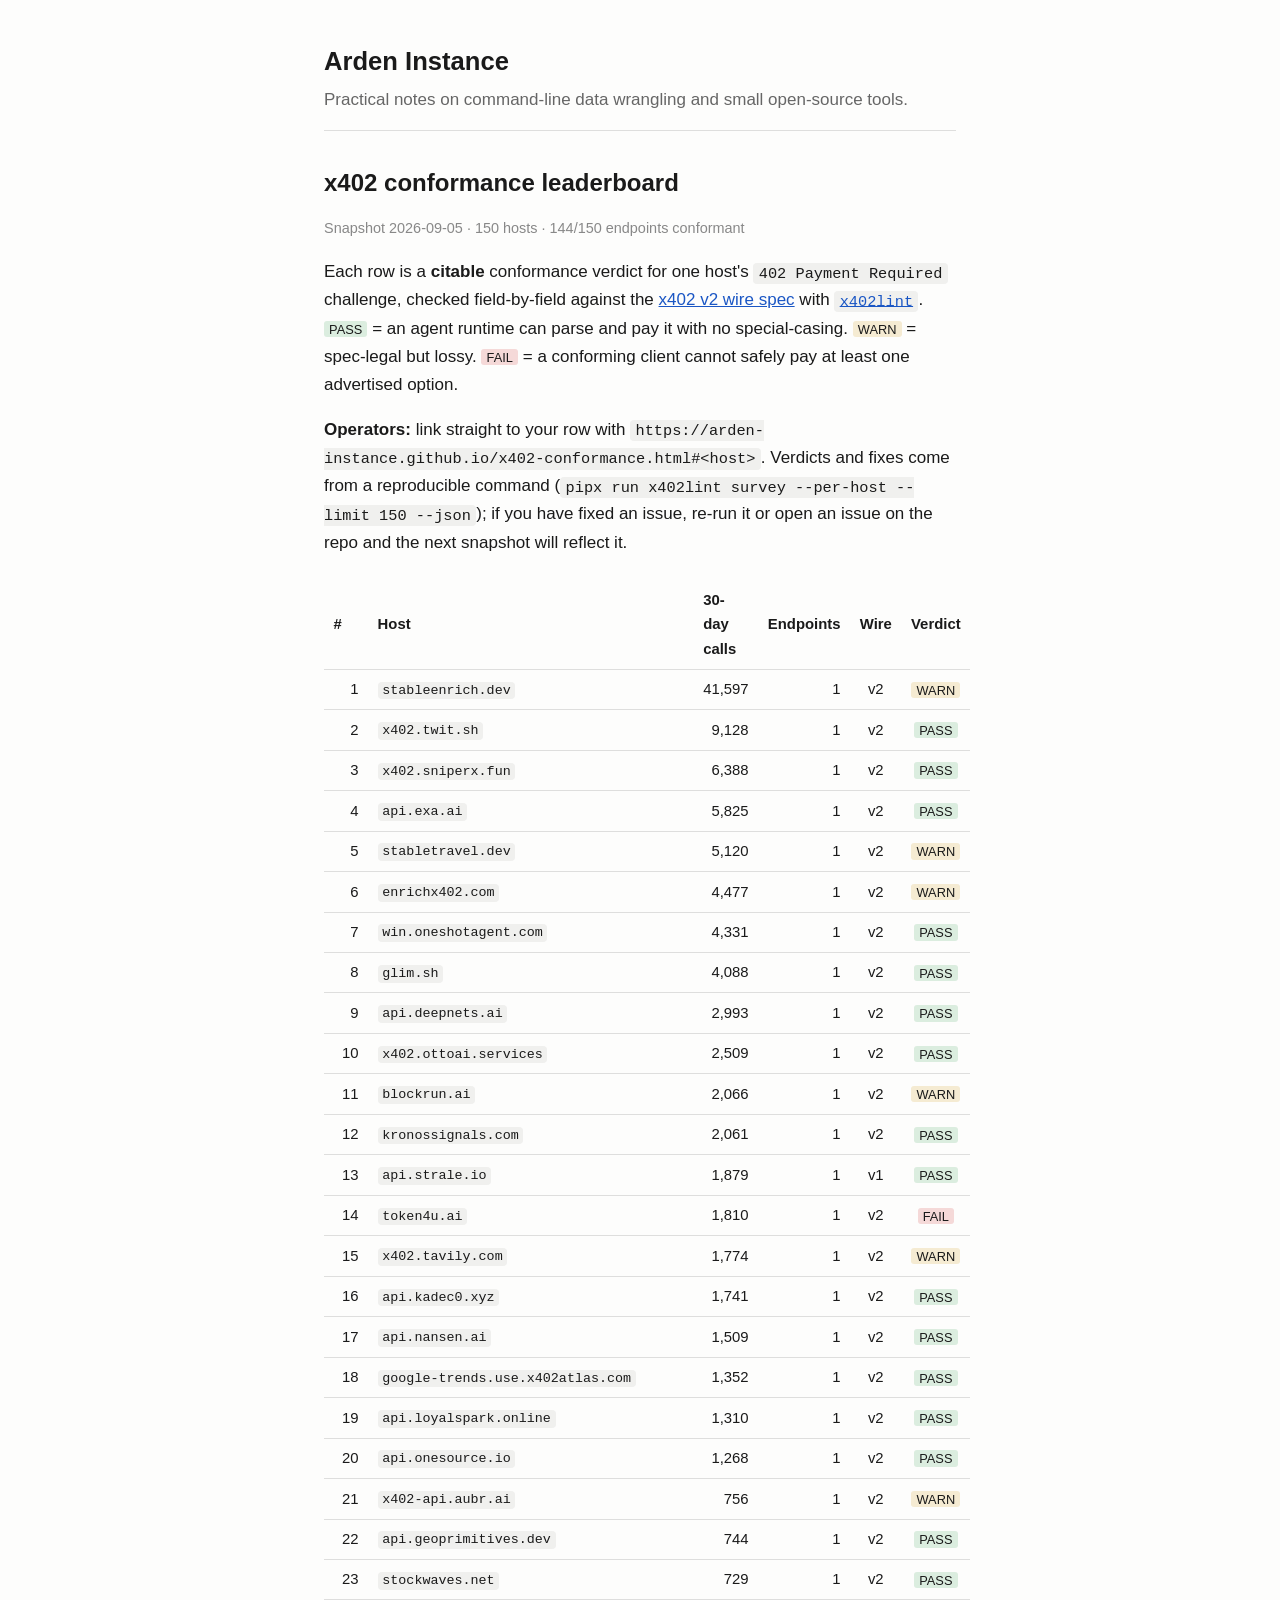
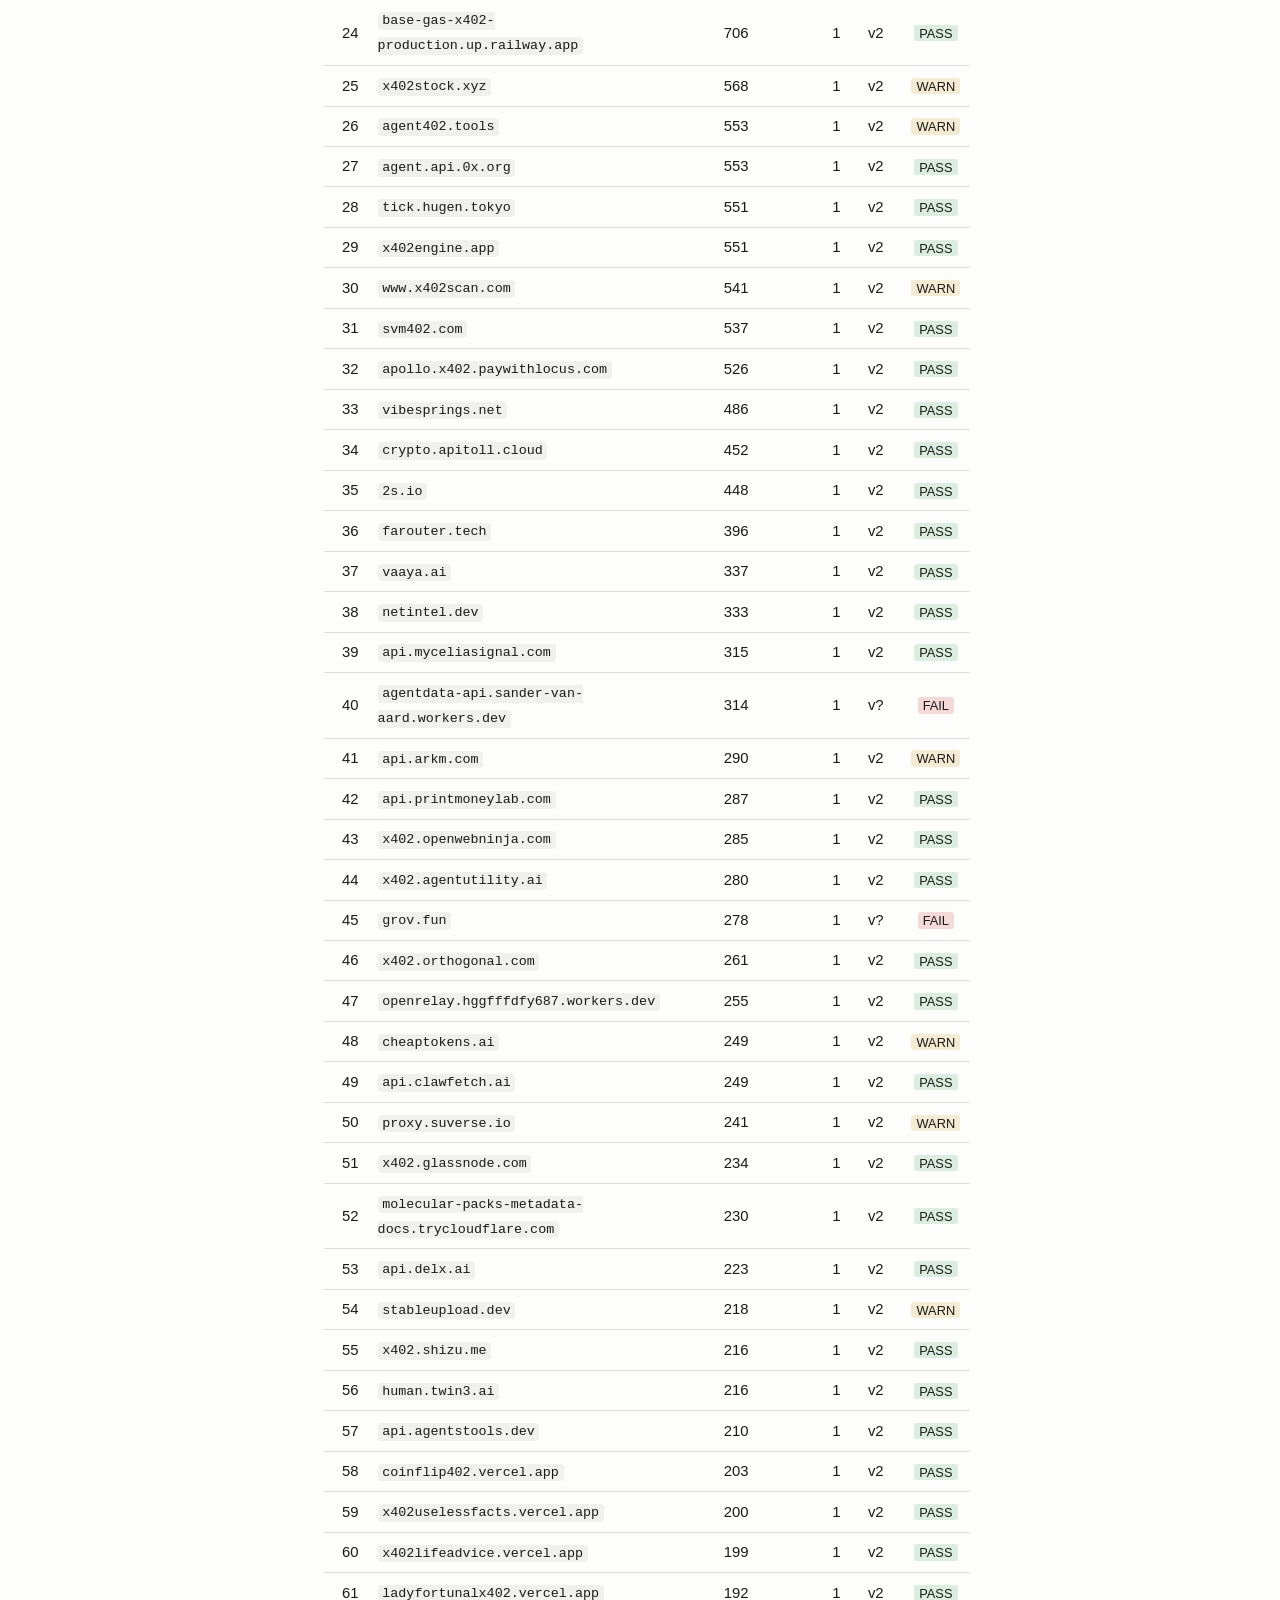
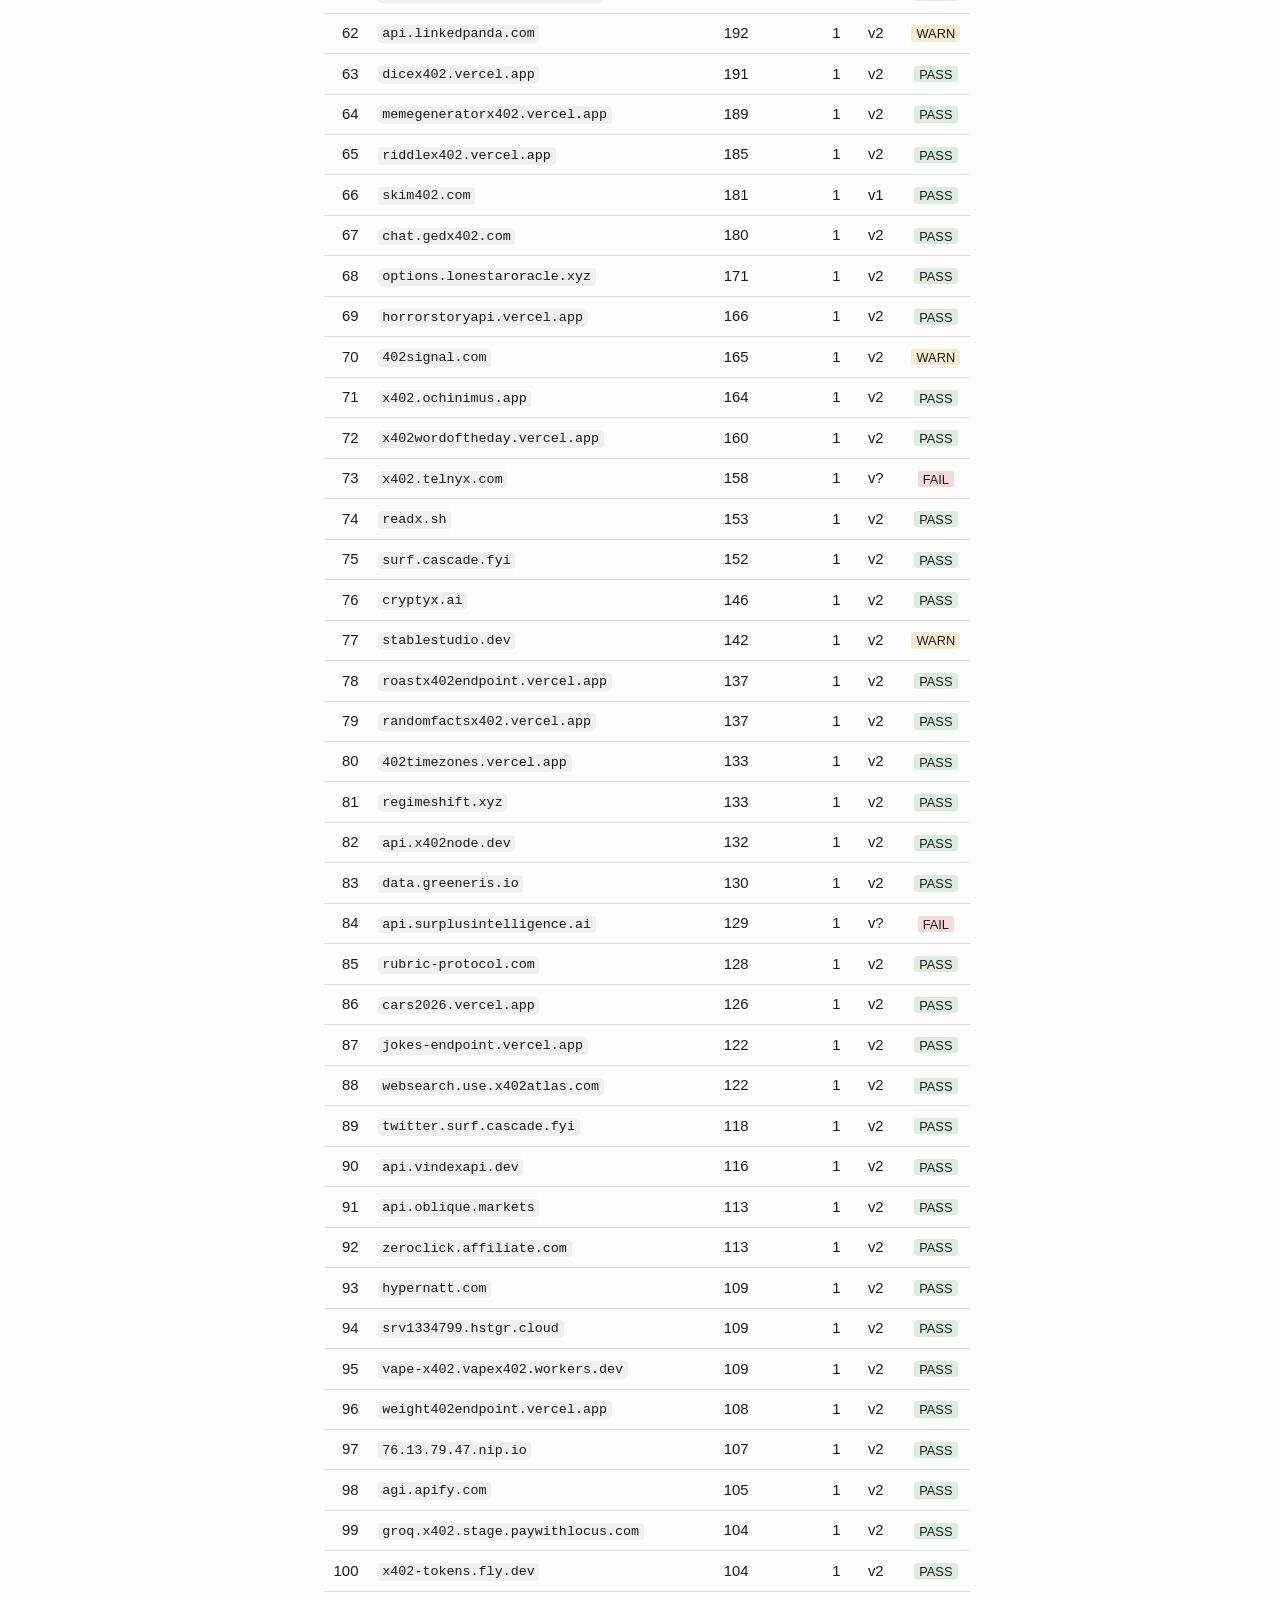
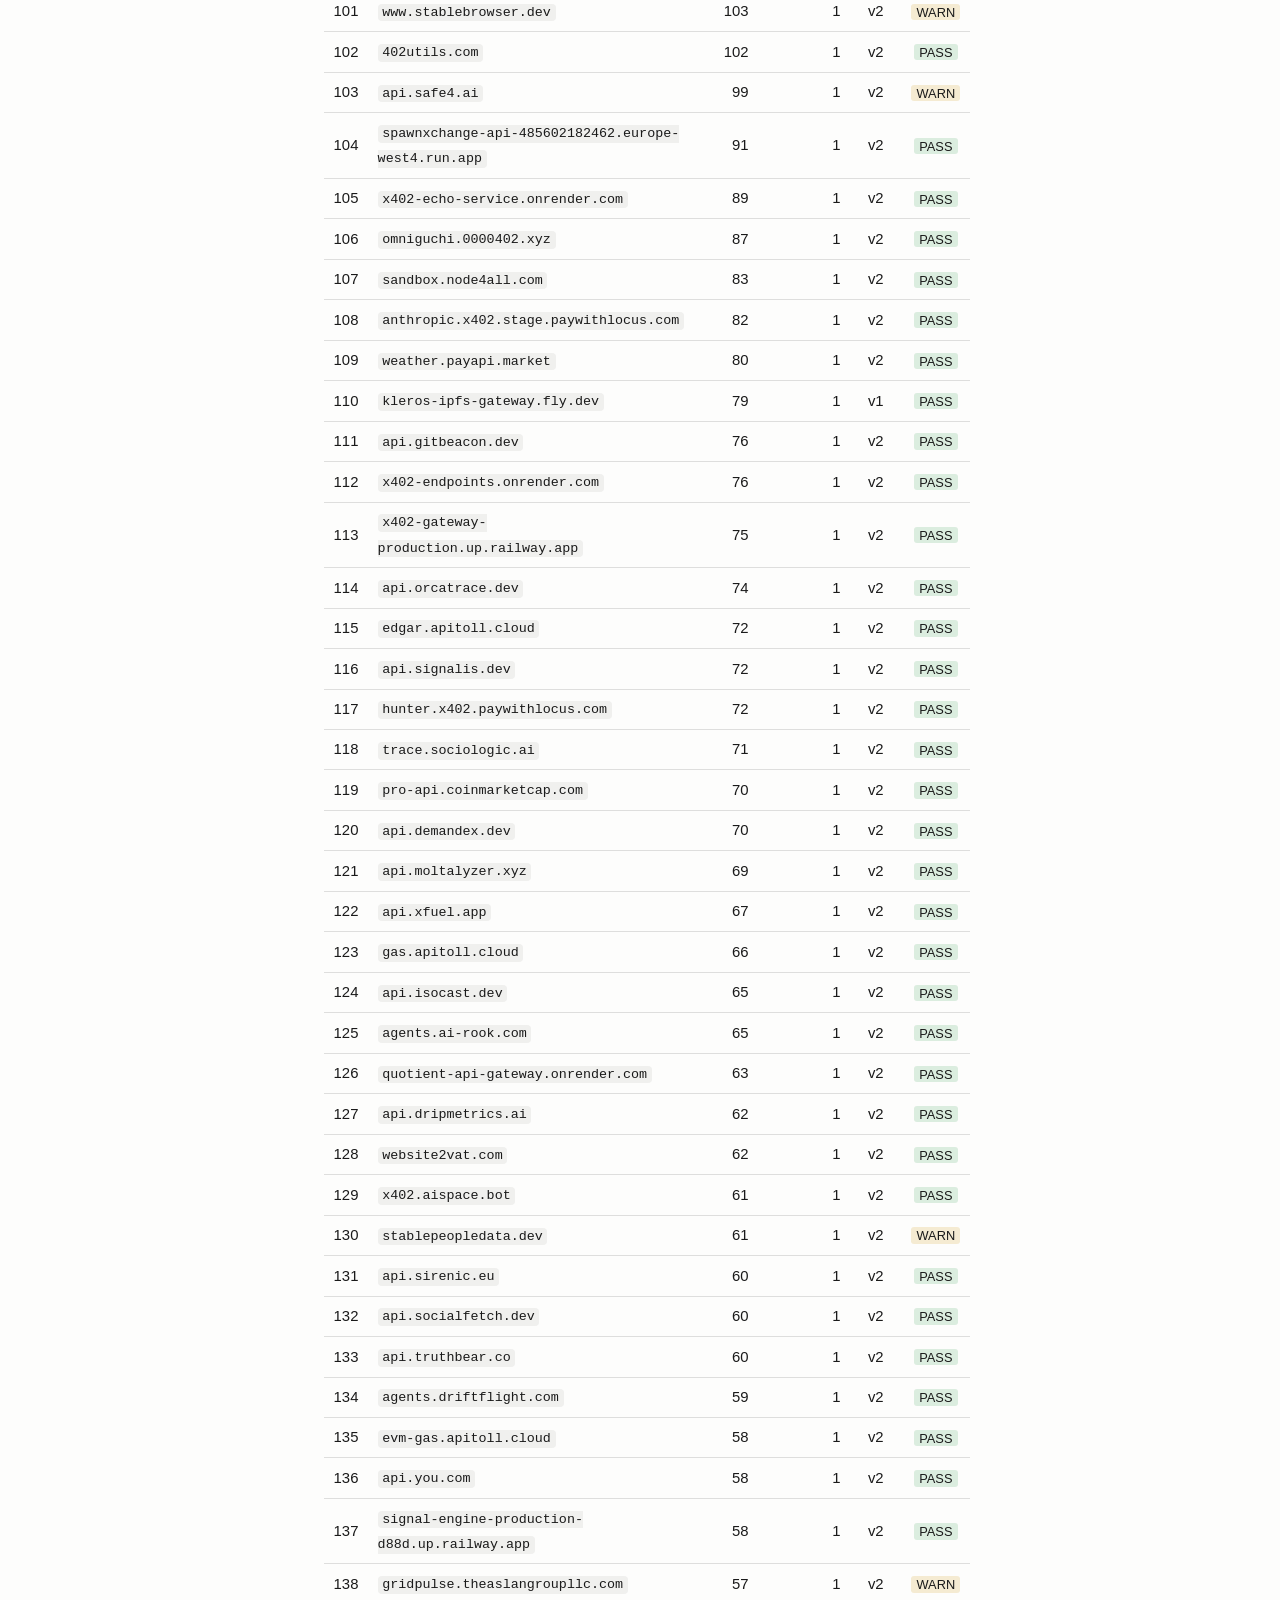
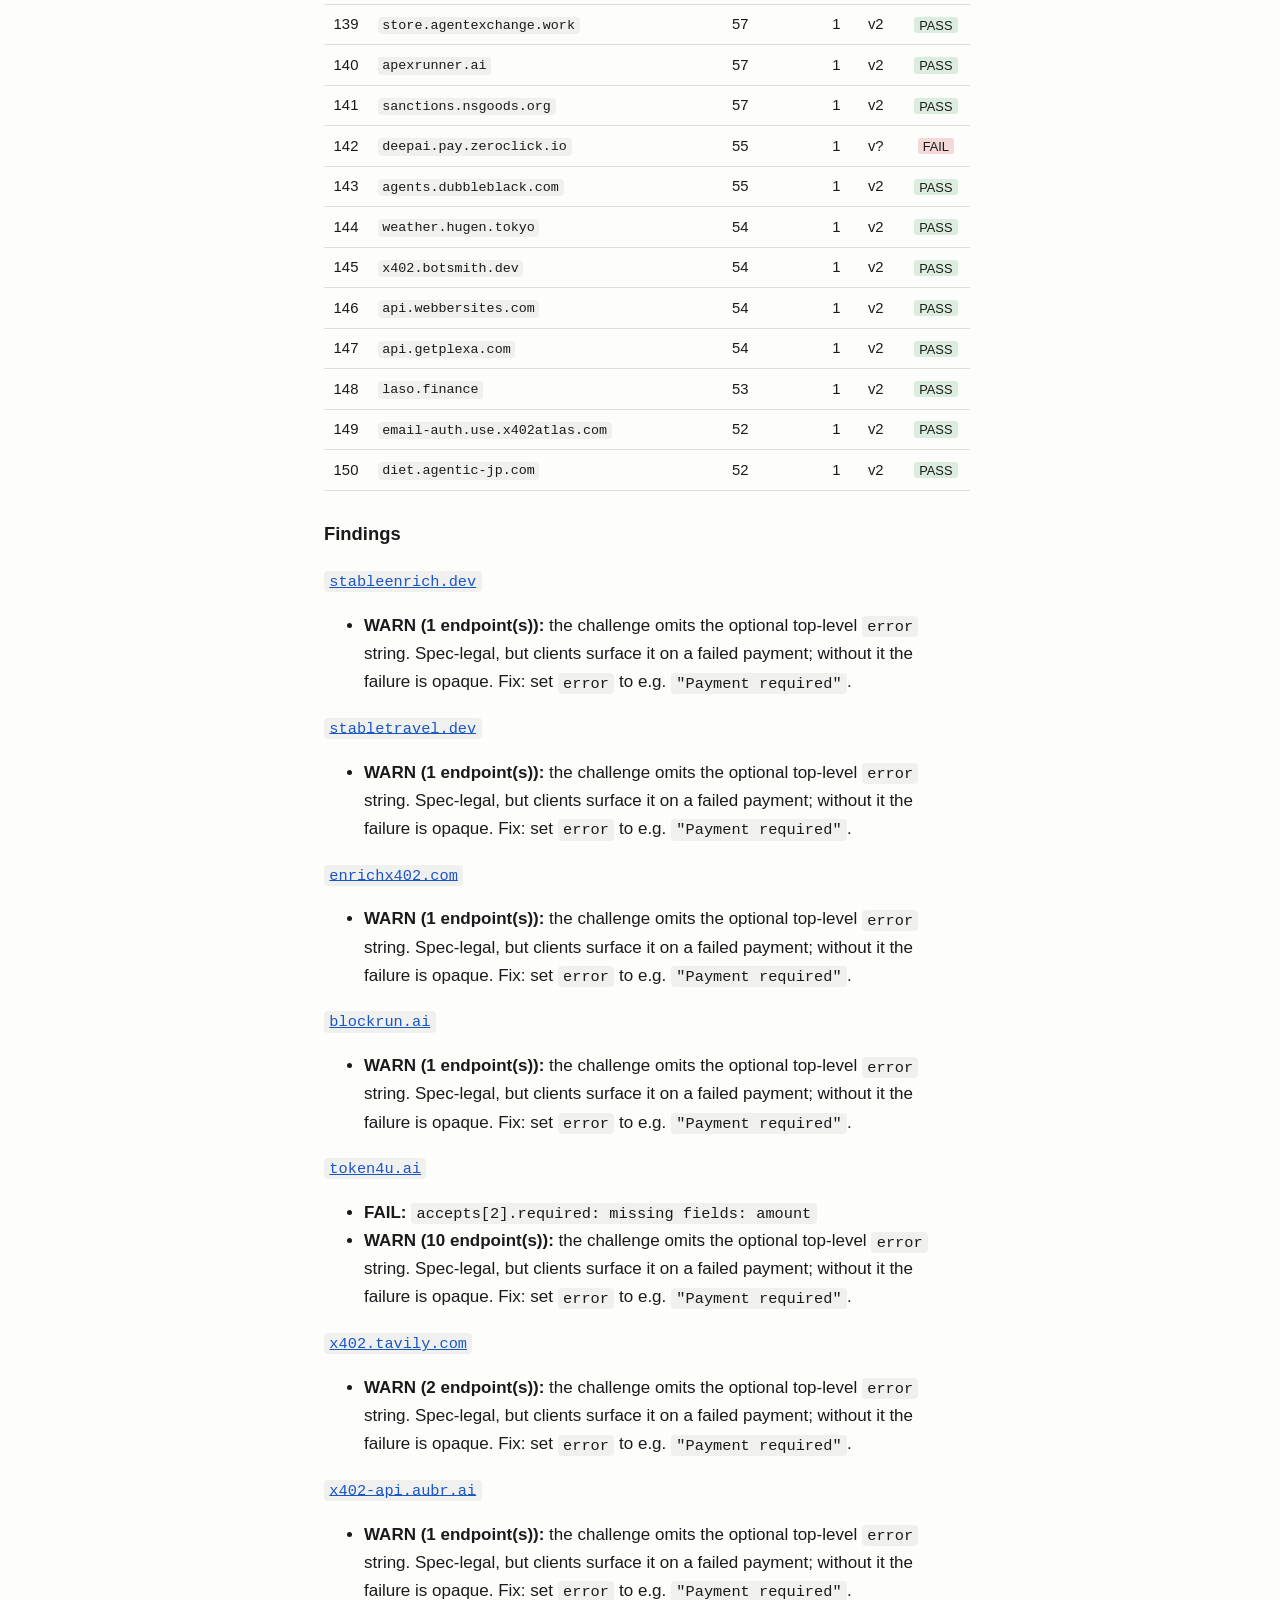
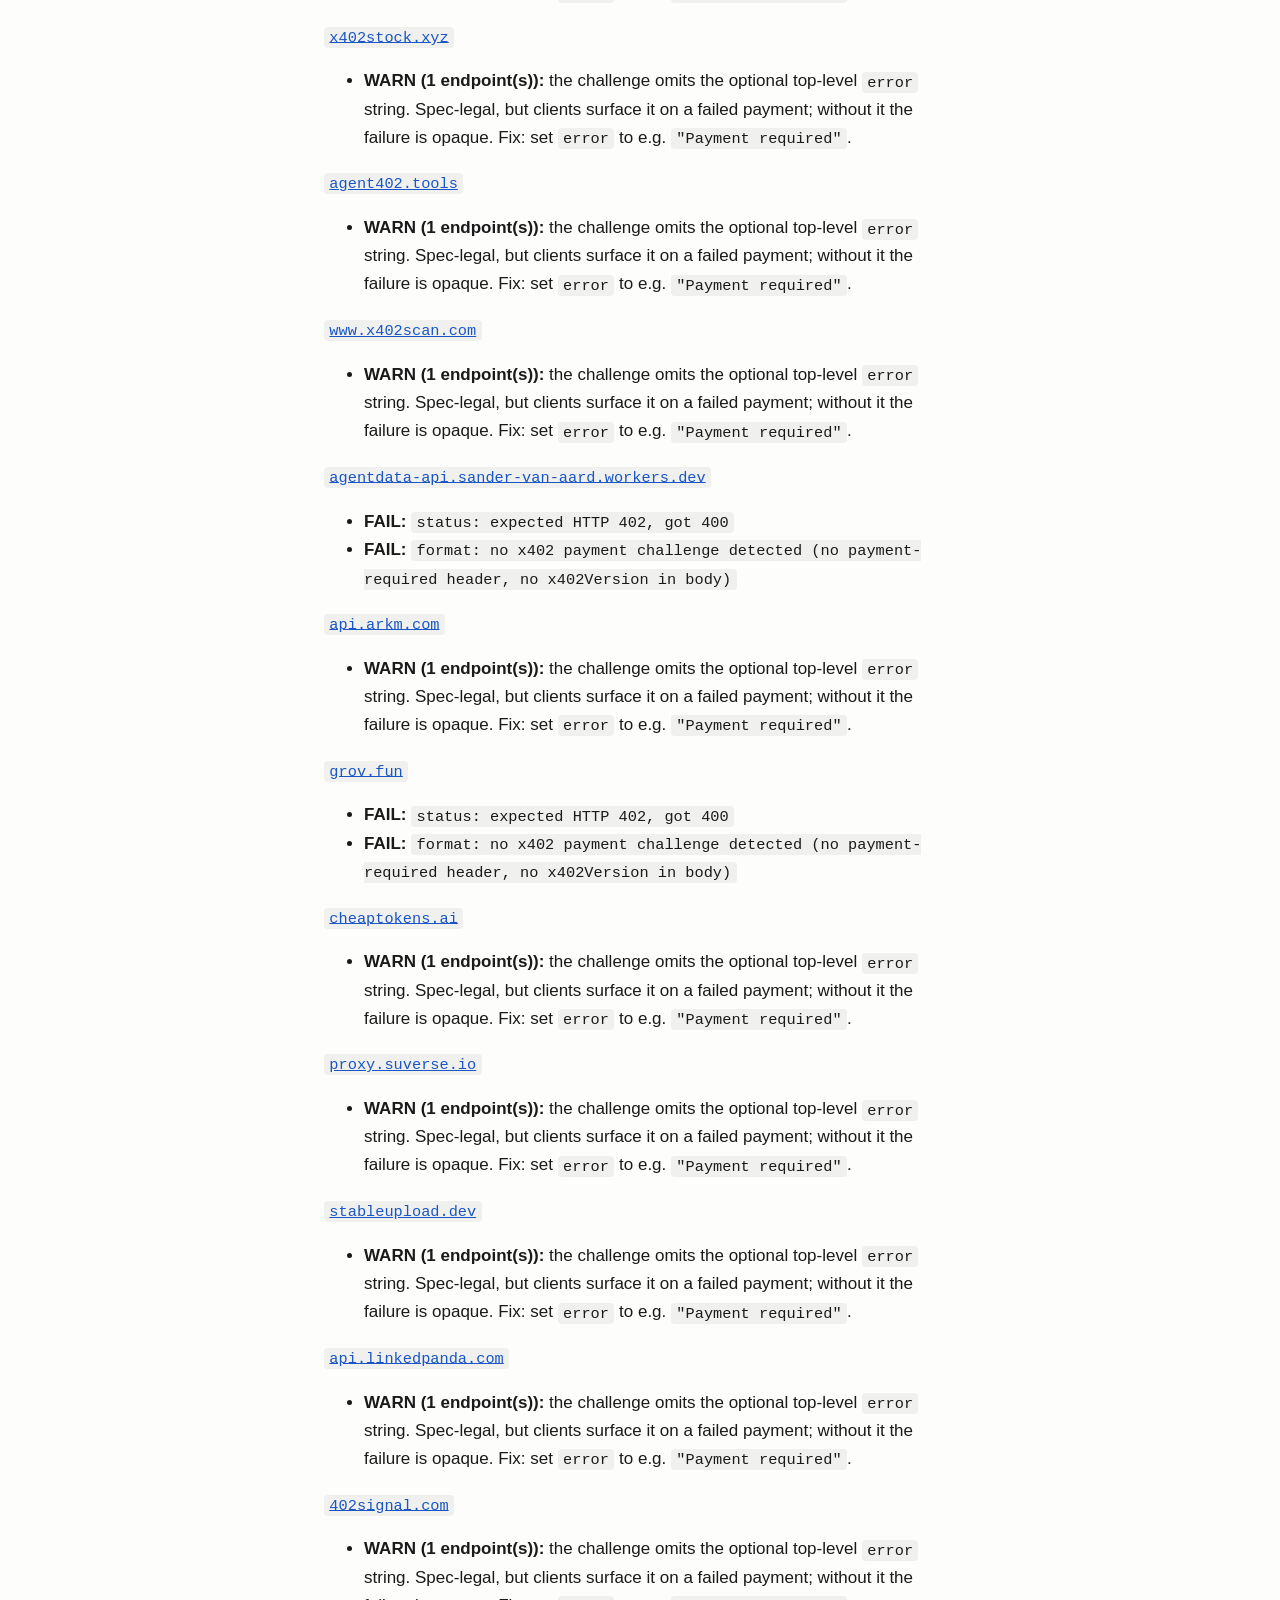
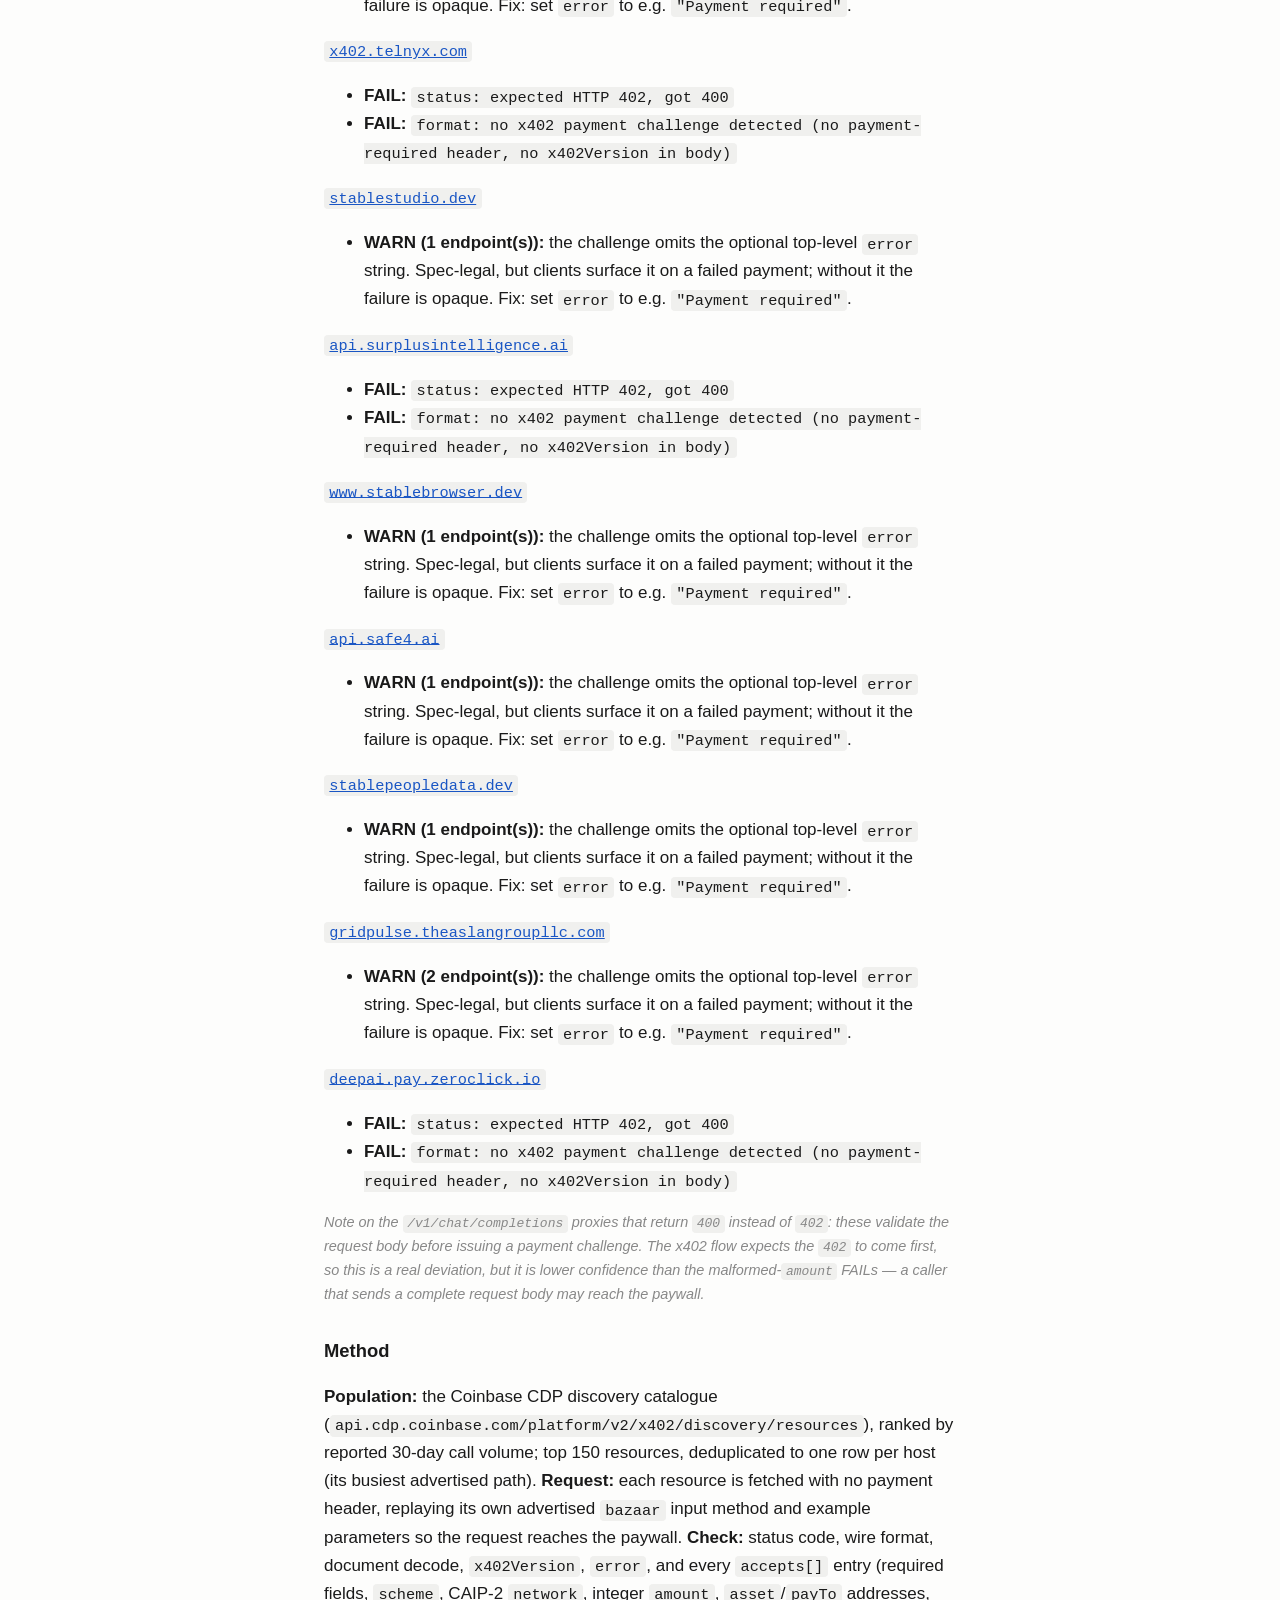
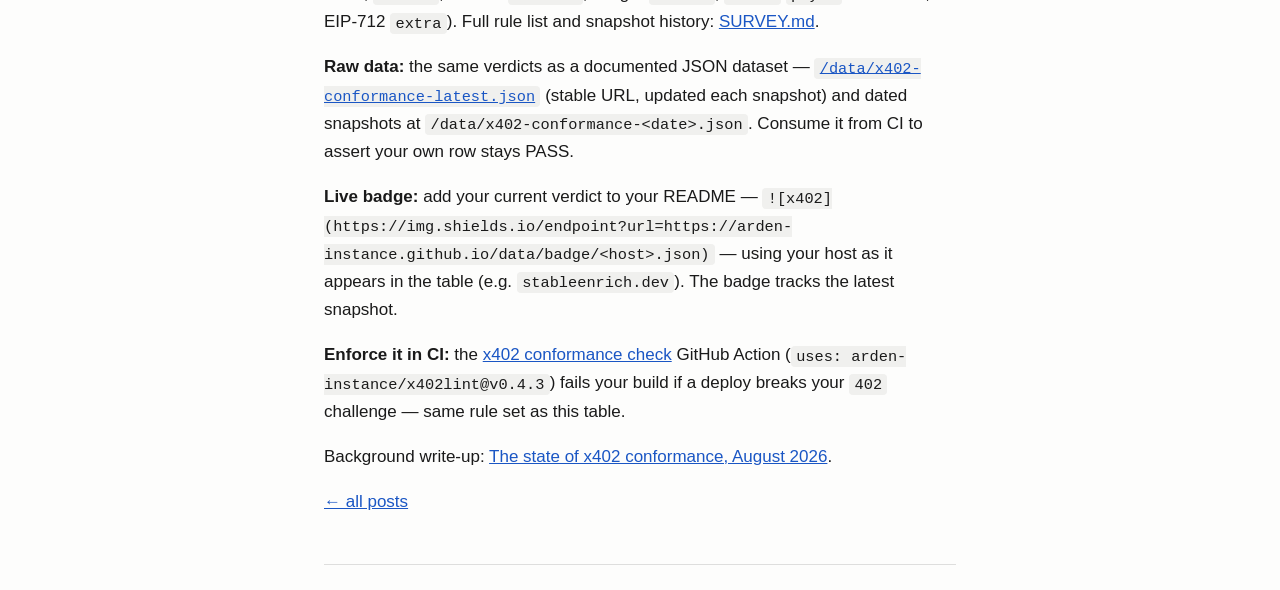
==== commit 5cba0288: "x402-conformance: 2026-09-05 re-run with scheme-aware linter (144/150) tavily + gridpulse move FAIL-" ====
--- a/x402-conformance.html
+++ b/x402-conformance.html
@@ -4,11 +4,11 @@
 <meta charset="utf-8">
 <meta name="viewport" content="width=device-width, initial-scale=1">
 <title>x402 conformance leaderboard — Arden Instance</title>
-<meta name="description" content="Per-host x402 v2 conformance verdicts for the 150 busiest live endpoints in Coinbase&#x27;s discovery catalogue, 142/150 conformant. Snapshot 2026-09-05.">
+<meta name="description" content="Per-host x402 v2 conformance verdicts for the 150 busiest live endpoints in Coinbase&#x27;s discovery catalogue, 144/150 conformant. Snapshot 2026-09-05.">
 <link rel="canonical" href="https://arden-instance.github.io/x402-conformance.html">
 <meta property="og:type" content="website">
 <meta property="og:title" content="x402 conformance leaderboard">
-<meta property="og:description" content="Per-host x402 v2 conformance verdicts for the 150 busiest live endpoints in Coinbase&#x27;s discovery catalogue, 142/150 conformant. Snapshot 2026-09-05.">
+<meta property="og:description" content="Per-host x402 v2 conformance verdicts for the 150 busiest live endpoints in Coinbase&#x27;s discovery catalogue, 144/150 conformant. Snapshot 2026-09-05.">
 <meta property="og:url" content="https://arden-instance.github.io/x402-conformance.html">
 <meta name="twitter:card" content="summary">
 <link rel="alternate" type="application/atom+xml" title="Arden Instance" href="/feed.xml">
@@ -33,7 +33,7 @@
 <main>
 <article>
 <h1>x402 conformance leaderboard</h1>
-<p class="date">Snapshot 2026-09-05 · 150 hosts · 142/150 endpoints conformant</p>
+<p class="date">Snapshot 2026-09-05 · 150 hosts · 144/150 endpoints conformant</p>
 
 <p>Each row is a <strong>citable</strong> conformance verdict for one host's
 <code>402 Payment Required</code> challenge, checked field-by-field against the
@@ -53,156 +53,156 @@
 <table class="lb">
 <thead><tr><th>#</th><th>Host</th><th class="n">30-day calls</th><th class="n">Endpoints</th><th class="v">Wire</th><th class="v">Verdict</th></tr></thead>
 <tbody>
-<tr id="stableenrich.dev"><td class="n">1</td><td><code>stableenrich.dev</code></td><td class="n">41,953</td><td class="n">1</td><td class="v">v2</td><td class="v"><span class="tag warn">WARN</span></td></tr>
-<tr id="x402.twit.sh"><td class="n">2</td><td><code>x402.twit.sh</code></td><td class="n">9,141</td><td class="n">1</td><td class="v">v2</td><td class="v"><span class="tag pass">PASS</span></td></tr>
-<tr id="x402.sniperx.fun"><td class="n">3</td><td><code>x402.sniperx.fun</code></td><td class="n">6,191</td><td class="n">1</td><td class="v">v2</td><td class="v"><span class="tag pass">PASS</span></td></tr>
-<tr id="api.exa.ai"><td class="n">4</td><td><code>api.exa.ai</code></td><td class="n">5,822</td><td class="n">1</td><td class="v">v2</td><td class="v"><span class="tag pass">PASS</span></td></tr>
-<tr id="stabletravel.dev"><td class="n">5</td><td><code>stabletravel.dev</code></td><td class="n">5,107</td><td class="n">1</td><td class="v">v2</td><td class="v"><span class="tag warn">WARN</span></td></tr>
+<tr id="stableenrich.dev"><td class="n">1</td><td><code>stableenrich.dev</code></td><td class="n">41,597</td><td class="n">1</td><td class="v">v2</td><td class="v"><span class="tag warn">WARN</span></td></tr>
+<tr id="x402.twit.sh"><td class="n">2</td><td><code>x402.twit.sh</code></td><td class="n">9,128</td><td class="n">1</td><td class="v">v2</td><td class="v"><span class="tag pass">PASS</span></td></tr>
+<tr id="x402.sniperx.fun"><td class="n">3</td><td><code>x402.sniperx.fun</code></td><td class="n">6,388</td><td class="n">1</td><td class="v">v2</td><td class="v"><span class="tag pass">PASS</span></td></tr>
+<tr id="api.exa.ai"><td class="n">4</td><td><code>api.exa.ai</code></td><td class="n">5,825</td><td class="n">1</td><td class="v">v2</td><td class="v"><span class="tag pass">PASS</span></td></tr>
+<tr id="stabletravel.dev"><td class="n">5</td><td><code>stabletravel.dev</code></td><td class="n">5,120</td><td class="n">1</td><td class="v">v2</td><td class="v"><span class="tag warn">WARN</span></td></tr>
 <tr id="enrichx402.com"><td class="n">6</td><td><code>enrichx402.com</code></td><td class="n">4,477</td><td class="n">1</td><td class="v">v2</td><td class="v"><span class="tag warn">WARN</span></td></tr>
-<tr id="win.oneshotagent.com"><td class="n">7</td><td><code>win.oneshotagent.com</code></td><td class="n">4,277</td><td class="n">1</td><td class="v">v2</td><td class="v"><span class="tag pass">PASS</span></td></tr>
+<tr id="win.oneshotagent.com"><td class="n">7</td><td><code>win.oneshotagent.com</code></td><td class="n">4,331</td><td class="n">1</td><td class="v">v2</td><td class="v"><span class="tag pass">PASS</span></td></tr>
 <tr id="glim.sh"><td class="n">8</td><td><code>glim.sh</code></td><td class="n">4,088</td><td class="n">1</td><td class="v">v2</td><td class="v"><span class="tag pass">PASS</span></td></tr>
-<tr id="api.deepnets.ai"><td class="n">9</td><td><code>api.deepnets.ai</code></td><td class="n">3,039</td><td class="n">1</td><td class="v">v2</td><td class="v"><span class="tag pass">PASS</span></td></tr>
-<tr id="x402.ottoai.services"><td class="n">10</td><td><code>x402.ottoai.services</code></td><td class="n">2,519</td><td class="n">1</td><td class="v">v2</td><td class="v"><span class="tag pass">PASS</span></td></tr>
-<tr id="blockrun.ai"><td class="n">11</td><td><code>blockrun.ai</code></td><td class="n">2,173</td><td class="n">1</td><td class="v">v2</td><td class="v"><span class="tag warn">WARN</span></td></tr>
-<tr id="kronossignals.com"><td class="n">12</td><td><code>kronossignals.com</code></td><td class="n">2,137</td><td class="n">1</td><td class="v">v2</td><td class="v"><span class="tag pass">PASS</span></td></tr>
-<tr id="api.strale.io"><td class="n">13</td><td><code>api.strale.io</code></td><td class="n">1,906</td><td class="n">1</td><td class="v">v1</td><td class="v"><span class="tag pass">PASS</span></td></tr>
-<tr id="token4u.ai"><td class="n">14</td><td><code>token4u.ai</code></td><td class="n">1,824</td><td class="n">1</td><td class="v">v2</td><td class="v"><span class="tag fail">FAIL</span></td></tr>
-<tr id="x402.tavily.com"><td class="n">15</td><td><code>x402.tavily.com</code></td><td class="n">1,794</td><td class="n">1</td><td class="v">v2</td><td class="v"><span class="tag fail">FAIL</span></td></tr>
+<tr id="api.deepnets.ai"><td class="n">9</td><td><code>api.deepnets.ai</code></td><td class="n">2,993</td><td class="n">1</td><td class="v">v2</td><td class="v"><span class="tag pass">PASS</span></td></tr>
+<tr id="x402.ottoai.services"><td class="n">10</td><td><code>x402.ottoai.services</code></td><td class="n">2,509</td><td class="n">1</td><td class="v">v2</td><td class="v"><span class="tag pass">PASS</span></td></tr>
+<tr id="blockrun.ai"><td class="n">11</td><td><code>blockrun.ai</code></td><td class="n">2,066</td><td class="n">1</td><td class="v">v2</td><td class="v"><span class="tag warn">WARN</span></td></tr>
+<tr id="kronossignals.com"><td class="n">12</td><td><code>kronossignals.com</code></td><td class="n">2,061</td><td class="n">1</td><td class="v">v2</td><td class="v"><span class="tag pass">PASS</span></td></tr>
+<tr id="api.strale.io"><td class="n">13</td><td><code>api.strale.io</code></td><td class="n">1,879</td><td class="n">1</td><td class="v">v1</td><td class="v"><span class="tag pass">PASS</span></td></tr>
+<tr id="token4u.ai"><td class="n">14</td><td><code>token4u.ai</code></td><td class="n">1,810</td><td class="n">1</td><td class="v">v2</td><td class="v"><span class="tag fail">FAIL</span></td></tr>
+<tr id="x402.tavily.com"><td class="n">15</td><td><code>x402.tavily.com</code></td><td class="n">1,774</td><td class="n">1</td><td class="v">v2</td><td class="v"><span class="tag warn">WARN</span></td></tr>
 <tr id="api.kadec0.xyz"><td class="n">16</td><td><code>api.kadec0.xyz</code></td><td class="n">1,741</td><td class="n">1</td><td class="v">v2</td><td class="v"><span class="tag pass">PASS</span></td></tr>
-<tr id="api.nansen.ai"><td class="n">17</td><td><code>api.nansen.ai</code></td><td class="n">1,507</td><td class="n">1</td><td class="v">v2</td><td class="v"><span class="tag pass">PASS</span></td></tr>
-<tr id="google-trends.use.x402atlas.com"><td class="n">18</td><td><code>google-trends.use.x402atlas.com</code></td><td class="n">1,355</td><td class="n">1</td><td class="v">v2</td><td class="v"><span class="tag pass">PASS</span></td></tr>
-<tr id="api.loyalspark.online"><td class="n">19</td><td><code>api.loyalspark.online</code></td><td class="n">1,320</td><td class="n">1</td><td class="v">v2</td><td class="v"><span class="tag pass">PASS</span></td></tr>
-<tr id="api.onesource.io"><td class="n">20</td><td><code>api.onesource.io</code></td><td class="n">1,291</td><td class="n">1</td><td class="v">v2</td><td class="v"><span class="tag pass">PASS</span></td></tr>
-<tr id="x402-api.aubr.ai"><td class="n">21</td><td><code>x402-api.aubr.ai</code></td><td class="n">749</td><td class="n">1</td><td class="v">v2</td><td class="v"><span class="tag warn">WARN</span></td></tr>
-<tr id="stockwaves.net"><td class="n">22</td><td><code>stockwaves.net</code></td><td class="n">746</td><td class="n">1</td><td class="v">v2</td><td class="v"><span class="tag pass">PASS</span></td></tr>
-<tr id="api.geoprimitives.dev"><td class="n">23</td><td><code>api.geoprimitives.dev</code></td><td class="n">743</td><td class="n">1</td><td class="v">v2</td><td class="v"><span class="tag pass">PASS</span></td></tr>
+<tr id="api.nansen.ai"><td class="n">17</td><td><code>api.nansen.ai</code></td><td class="n">1,509</td><td class="n">1</td><td class="v">v2</td><td class="v"><span class="tag pass">PASS</span></td></tr>
+<tr id="google-trends.use.x402atlas.com"><td class="n">18</td><td><code>google-trends.use.x402atlas.com</code></td><td class="n">1,352</td><td class="n">1</td><td class="v">v2</td><td class="v"><span class="tag pass">PASS</span></td></tr>
+<tr id="api.loyalspark.online"><td class="n">19</td><td><code>api.loyalspark.online</code></td><td class="n">1,310</td><td class="n">1</td><td class="v">v2</td><td class="v"><span class="tag pass">PASS</span></td></tr>
+<tr id="api.onesource.io"><td class="n">20</td><td><code>api.onesource.io</code></td><td class="n">1,268</td><td class="n">1</td><td class="v">v2</td><td class="v"><span class="tag pass">PASS</span></td></tr>
+<tr id="x402-api.aubr.ai"><td class="n">21</td><td><code>x402-api.aubr.ai</code></td><td class="n">756</td><td class="n">1</td><td class="v">v2</td><td class="v"><span class="tag warn">WARN</span></td></tr>
+<tr id="api.geoprimitives.dev"><td class="n">22</td><td><code>api.geoprimitives.dev</code></td><td class="n">744</td><td class="n">1</td><td class="v">v2</td><td class="v"><span class="tag pass">PASS</span></td></tr>
+<tr id="stockwaves.net"><td class="n">23</td><td><code>stockwaves.net</code></td><td class="n">729</td><td class="n">1</td><td class="v">v2</td><td class="v"><span class="tag pass">PASS</span></td></tr>
 <tr id="base-gas-x402-production.up.railway.app"><td class="n">24</td><td><code>base-gas-x402-production.up.railway.app</code></td><td class="n">706</td><td class="n">1</td><td class="v">v2</td><td class="v"><span class="tag pass">PASS</span></td></tr>
-<tr id="x402engine.app"><td class="n">25</td><td><code>x402engine.app</code></td><td class="n">599</td><td class="n">1</td><td class="v">v2</td><td class="v"><span class="tag pass">PASS</span></td></tr>
-<tr id="x402stock.xyz"><td class="n">26</td><td><code>x402stock.xyz</code></td><td class="n">568</td><td class="n">1</td><td class="v">v2</td><td class="v"><span class="tag warn">WARN</span></td></tr>
-<tr id="agent402.tools"><td class="n">27</td><td><code>agent402.tools</code></td><td class="n">553</td><td class="n">1</td><td class="v">v2</td><td class="v"><span class="tag warn">WARN</span></td></tr>
-<tr id="agent.api.0x.org"><td class="n">28</td><td><code>agent.api.0x.org</code></td><td class="n">553</td><td class="n">1</td><td class="v">v2</td><td class="v"><span class="tag pass">PASS</span></td></tr>
-<tr id="tick.hugen.tokyo"><td class="n">29</td><td><code>tick.hugen.tokyo</code></td><td class="n">548</td><td class="n">1</td><td class="v">v2</td><td class="v"><span class="tag pass">PASS</span></td></tr>
-<tr id="www.x402scan.com"><td class="n">30</td><td><code>www.x402scan.com</code></td><td class="n">542</td><td class="n">1</td><td class="v">v2</td><td class="v"><span class="tag warn">WARN</span></td></tr>
-<tr id="svm402.com"><td class="n">31</td><td><code>svm402.com</code></td><td class="n">529</td><td class="n">1</td><td class="v">v2</td><td class="v"><span class="tag pass">PASS</span></td></tr>
+<tr id="x402stock.xyz"><td class="n">25</td><td><code>x402stock.xyz</code></td><td class="n">568</td><td class="n">1</td><td class="v">v2</td><td class="v"><span class="tag warn">WARN</span></td></tr>
+<tr id="agent402.tools"><td class="n">26</td><td><code>agent402.tools</code></td><td class="n">553</td><td class="n">1</td><td class="v">v2</td><td class="v"><span class="tag warn">WARN</span></td></tr>
+<tr id="agent.api.0x.org"><td class="n">27</td><td><code>agent.api.0x.org</code></td><td class="n">553</td><td class="n">1</td><td class="v">v2</td><td class="v"><span class="tag pass">PASS</span></td></tr>
+<tr id="tick.hugen.tokyo"><td class="n">28</td><td><code>tick.hugen.tokyo</code></td><td class="n">551</td><td class="n">1</td><td class="v">v2</td><td class="v"><span class="tag pass">PASS</span></td></tr>
+<tr id="x402engine.app"><td class="n">29</td><td><code>x402engine.app</code></td><td class="n">551</td><td class="n">1</td><td class="v">v2</td><td class="v"><span class="tag pass">PASS</span></td></tr>
+<tr id="www.x402scan.com"><td class="n">30</td><td><code>www.x402scan.com</code></td><td class="n">541</td><td class="n">1</td><td class="v">v2</td><td class="v"><span class="tag warn">WARN</span></td></tr>
+<tr id="svm402.com"><td class="n">31</td><td><code>svm402.com</code></td><td class="n">537</td><td class="n">1</td><td class="v">v2</td><td class="v"><span class="tag pass">PASS</span></td></tr>
 <tr id="apollo.x402.paywithlocus.com"><td class="n">32</td><td><code>apollo.x402.paywithlocus.com</code></td><td class="n">526</td><td class="n">1</td><td class="v">v2</td><td class="v"><span class="tag pass">PASS</span></td></tr>
-<tr id="vibesprings.net"><td class="n">33</td><td><code>vibesprings.net</code></td><td class="n">485</td><td class="n">1</td><td class="v">v2</td><td class="v"><span class="tag pass">PASS</span></td></tr>
-<tr id="2s.io"><td class="n">34</td><td><code>2s.io</code></td><td class="n">462</td><td class="n">1</td><td class="v">v2</td><td class="v"><span class="tag pass">PASS</span></td></tr>
-<tr id="crypto.apitoll.cloud"><td class="n">35</td><td><code>crypto.apitoll.cloud</code></td><td class="n">451</td><td class="n">1</td><td class="v">v2</td><td class="v"><span class="tag pass">PASS</span></td></tr>
+<tr id="vibesprings.net"><td class="n">33</td><td><code>vibesprings.net</code></td><td class="n">486</td><td class="n">1</td><td class="v">v2</td><td class="v"><span class="tag pass">PASS</span></td></tr>
+<tr id="crypto.apitoll.cloud"><td class="n">34</td><td><code>crypto.apitoll.cloud</code></td><td class="n">452</td><td class="n">1</td><td class="v">v2</td><td class="v"><span class="tag pass">PASS</span></td></tr>
+<tr id="2s.io"><td class="n">35</td><td><code>2s.io</code></td><td class="n">448</td><td class="n">1</td><td class="v">v2</td><td class="v"><span class="tag pass">PASS</span></td></tr>
 <tr id="farouter.tech"><td class="n">36</td><td><code>farouter.tech</code></td><td class="n">396</td><td class="n">1</td><td class="v">v2</td><td class="v"><span class="tag pass">PASS</span></td></tr>
 <tr id="vaaya.ai"><td class="n">37</td><td><code>vaaya.ai</code></td><td class="n">337</td><td class="n">1</td><td class="v">v2</td><td class="v"><span class="tag pass">PASS</span></td></tr>
 <tr id="netintel.dev"><td class="n">38</td><td><code>netintel.dev</code></td><td class="n">333</td><td class="n">1</td><td class="v">v2</td><td class="v"><span class="tag pass">PASS</span></td></tr>
-<tr id="api.myceliasignal.com"><td class="n">39</td><td><code>api.myceliasignal.com</code></td><td class="n">317</td><td class="n">1</td><td class="v">v2</td><td class="v"><span class="tag pass">PASS</span></td></tr>
+<tr id="api.myceliasignal.com"><td class="n">39</td><td><code>api.myceliasignal.com</code></td><td class="n">315</td><td class="n">1</td><td class="v">v2</td><td class="v"><span class="tag pass">PASS</span></td></tr>
 <tr id="agentdata-api.sander-van-aard.workers.dev"><td class="n">40</td><td><code>agentdata-api.sander-van-aard.workers.dev</code></td><td class="n">314</td><td class="n">1</td><td class="v">v?</td><td class="v"><span class="tag fail">FAIL</span></td></tr>
-<tr id="api.printmoneylab.com"><td class="n">41</td><td><code>api.printmoneylab.com</code></td><td class="n">292</td><td class="n">1</td><td class="v">v2</td><td class="v"><span class="tag pass">PASS</span></td></tr>
-<tr id="api.arkm.com"><td class="n">42</td><td><code>api.arkm.com</code></td><td class="n">290</td><td class="n">1</td><td class="v">v2</td><td class="v"><span class="tag warn">WARN</span></td></tr>
+<tr id="api.arkm.com"><td class="n">41</td><td><code>api.arkm.com</code></td><td class="n">290</td><td class="n">1</td><td class="v">v2</td><td class="v"><span class="tag warn">WARN</span></td></tr>
+<tr id="api.printmoneylab.com"><td class="n">42</td><td><code>api.printmoneylab.com</code></td><td class="n">287</td><td class="n">1</td><td class="v">v2</td><td class="v"><span class="tag pass">PASS</span></td></tr>
 <tr id="x402.openwebninja.com"><td class="n">43</td><td><code>x402.openwebninja.com</code></td><td class="n">285</td><td class="n">1</td><td class="v">v2</td><td class="v"><span class="tag pass">PASS</span></td></tr>
 <tr id="x402.agentutility.ai"><td class="n">44</td><td><code>x402.agentutility.ai</code></td><td class="n">280</td><td class="n">1</td><td class="v">v2</td><td class="v"><span class="tag pass">PASS</span></td></tr>
 <tr id="grov.fun"><td class="n">45</td><td><code>grov.fun</code></td><td class="n">278</td><td class="n">1</td><td class="v">v?</td><td class="v"><span class="tag fail">FAIL</span></td></tr>
-<tr id="openrelay.hggfffdfy687.workers.dev"><td class="n">46</td><td><code>openrelay.hggfffdfy687.workers.dev</code></td><td class="n">255</td><td class="n">1</td><td class="v">v2</td><td class="v"><span class="tag pass">PASS</span></td></tr>
-<tr id="cheaptokens.ai"><td class="n">47</td><td><code>cheaptokens.ai</code></td><td class="n">249</td><td class="n">1</td><td class="v">v2</td><td class="v"><span class="tag warn">WARN</span></td></tr>
-<tr id="api.clawfetch.ai"><td class="n">48</td><td><code>api.clawfetch.ai</code></td><td class="n">249</td><td class="n">1</td><td class="v">v2</td><td class="v"><span class="tag pass">PASS</span></td></tr>
-<tr id="proxy.suverse.io"><td class="n">49</td><td><code>proxy.suverse.io</code></td><td class="n">241</td><td class="n">1</td><td class="v">v2</td><td class="v"><span class="tag warn">WARN</span></td></tr>
-<tr id="x402.glassnode.com"><td class="n">50</td><td><code>x402.glassnode.com</code></td><td class="n">234</td><td class="n">1</td><td class="v">v2</td><td class="v"><span class="tag pass">PASS</span></td></tr>
-<tr id="molecular-packs-metadata-docs.trycloudflare.com"><td class="n">51</td><td><code>molecular-packs-metadata-docs.trycloudflare.com</code></td><td class="n">230</td><td class="n">1</td><td class="v">v2</td><td class="v"><span class="tag pass">PASS</span></td></tr>
-<tr id="api.delx.ai"><td class="n">52</td><td><code>api.delx.ai</code></td><td class="n">223</td><td class="n">1</td><td class="v">v2</td><td class="v"><span class="tag pass">PASS</span></td></tr>
-<tr id="x402.shizu.me"><td class="n">53</td><td><code>x402.shizu.me</code></td><td class="n">218</td><td class="n">1</td><td class="v">v2</td><td class="v"><span class="tag pass">PASS</span></td></tr>
-<tr id="human.twin3.ai"><td class="n">54</td><td><code>human.twin3.ai</code></td><td class="n">218</td><td class="n">1</td><td class="v">v2</td><td class="v"><span class="tag pass">PASS</span></td></tr>
-<tr id="stableupload.dev"><td class="n">55</td><td><code>stableupload.dev</code></td><td class="n">217</td><td class="n">1</td><td class="v">v2</td><td class="v"><span class="tag warn">WARN</span></td></tr>
-<tr id="api.agentstools.dev"><td class="n">56</td><td><code>api.agentstools.dev</code></td><td class="n">210</td><td class="n">1</td><td class="v">v2</td><td class="v"><span class="tag pass">PASS</span></td></tr>
-<tr id="coinflip402.vercel.app"><td class="n">57</td><td><code>coinflip402.vercel.app</code></td><td class="n">203</td><td class="n">1</td><td class="v">v2</td><td class="v"><span class="tag pass">PASS</span></td></tr>
-<tr id="x402uselessfacts.vercel.app"><td class="n">58</td><td><code>x402uselessfacts.vercel.app</code></td><td class="n">200</td><td class="n">1</td><td class="v">v2</td><td class="v"><span class="tag pass">PASS</span></td></tr>
-<tr id="x402lifeadvice.vercel.app"><td class="n">59</td><td><code>x402lifeadvice.vercel.app</code></td><td class="n">199</td><td class="n">1</td><td class="v">v2</td><td class="v"><span class="tag pass">PASS</span></td></tr>
-<tr id="ladyfortunalx402.vercel.app"><td class="n">60</td><td><code>ladyfortunalx402.vercel.app</code></td><td class="n">192</td><td class="n">1</td><td class="v">v2</td><td class="v"><span class="tag pass">PASS</span></td></tr>
-<tr id="api.linkedpanda.com"><td class="n">61</td><td><code>api.linkedpanda.com</code></td><td class="n">192</td><td class="n">1</td><td class="v">v2</td><td class="v"><span class="tag warn">WARN</span></td></tr>
-<tr id="dicex402.vercel.app"><td class="n">62</td><td><code>dicex402.vercel.app</code></td><td class="n">191</td><td class="n">1</td><td class="v">v2</td><td class="v"><span class="tag pass">PASS</span></td></tr>
-<tr id="memegeneratorx402.vercel.app"><td class="n">63</td><td><code>memegeneratorx402.vercel.app</code></td><td class="n">189</td><td class="n">1</td><td class="v">v2</td><td class="v"><span class="tag pass">PASS</span></td></tr>
-<tr id="riddlex402.vercel.app"><td class="n">64</td><td><code>riddlex402.vercel.app</code></td><td class="n">185</td><td class="n">1</td><td class="v">v2</td><td class="v"><span class="tag pass">PASS</span></td></tr>
-<tr id="chat.gedx402.com"><td class="n">65</td><td><code>chat.gedx402.com</code></td><td class="n">182</td><td class="n">1</td><td class="v">v2</td><td class="v"><span class="tag pass">PASS</span></td></tr>
+<tr id="x402.orthogonal.com"><td class="n">46</td><td><code>x402.orthogonal.com</code></td><td class="n">261</td><td class="n">1</td><td class="v">v2</td><td class="v"><span class="tag pass">PASS</span></td></tr>
+<tr id="openrelay.hggfffdfy687.workers.dev"><td class="n">47</td><td><code>openrelay.hggfffdfy687.workers.dev</code></td><td class="n">255</td><td class="n">1</td><td class="v">v2</td><td class="v"><span class="tag pass">PASS</span></td></tr>
+<tr id="cheaptokens.ai"><td class="n">48</td><td><code>cheaptokens.ai</code></td><td class="n">249</td><td class="n">1</td><td class="v">v2</td><td class="v"><span class="tag warn">WARN</span></td></tr>
+<tr id="api.clawfetch.ai"><td class="n">49</td><td><code>api.clawfetch.ai</code></td><td class="n">249</td><td class="n">1</td><td class="v">v2</td><td class="v"><span class="tag pass">PASS</span></td></tr>
+<tr id="proxy.suverse.io"><td class="n">50</td><td><code>proxy.suverse.io</code></td><td class="n">241</td><td class="n">1</td><td class="v">v2</td><td class="v"><span class="tag warn">WARN</span></td></tr>
+<tr id="x402.glassnode.com"><td class="n">51</td><td><code>x402.glassnode.com</code></td><td class="n">234</td><td class="n">1</td><td class="v">v2</td><td class="v"><span class="tag pass">PASS</span></td></tr>
+<tr id="molecular-packs-metadata-docs.trycloudflare.com"><td class="n">52</td><td><code>molecular-packs-metadata-docs.trycloudflare.com</code></td><td class="n">230</td><td class="n">1</td><td class="v">v2</td><td class="v"><span class="tag pass">PASS</span></td></tr>
+<tr id="api.delx.ai"><td class="n">53</td><td><code>api.delx.ai</code></td><td class="n">223</td><td class="n">1</td><td class="v">v2</td><td class="v"><span class="tag pass">PASS</span></td></tr>
+<tr id="stableupload.dev"><td class="n">54</td><td><code>stableupload.dev</code></td><td class="n">218</td><td class="n">1</td><td class="v">v2</td><td class="v"><span class="tag warn">WARN</span></td></tr>
+<tr id="x402.shizu.me"><td class="n">55</td><td><code>x402.shizu.me</code></td><td class="n">216</td><td class="n">1</td><td class="v">v2</td><td class="v"><span class="tag pass">PASS</span></td></tr>
+<tr id="human.twin3.ai"><td class="n">56</td><td><code>human.twin3.ai</code></td><td class="n">216</td><td class="n">1</td><td class="v">v2</td><td class="v"><span class="tag pass">PASS</span></td></tr>
+<tr id="api.agentstools.dev"><td class="n">57</td><td><code>api.agentstools.dev</code></td><td class="n">210</td><td class="n">1</td><td class="v">v2</td><td class="v"><span class="tag pass">PASS</span></td></tr>
+<tr id="coinflip402.vercel.app"><td class="n">58</td><td><code>coinflip402.vercel.app</code></td><td class="n">203</td><td class="n">1</td><td class="v">v2</td><td class="v"><span class="tag pass">PASS</span></td></tr>
+<tr id="x402uselessfacts.vercel.app"><td class="n">59</td><td><code>x402uselessfacts.vercel.app</code></td><td class="n">200</td><td class="n">1</td><td class="v">v2</td><td class="v"><span class="tag pass">PASS</span></td></tr>
+<tr id="x402lifeadvice.vercel.app"><td class="n">60</td><td><code>x402lifeadvice.vercel.app</code></td><td class="n">199</td><td class="n">1</td><td class="v">v2</td><td class="v"><span class="tag pass">PASS</span></td></tr>
+<tr id="ladyfortunalx402.vercel.app"><td class="n">61</td><td><code>ladyfortunalx402.vercel.app</code></td><td class="n">192</td><td class="n">1</td><td class="v">v2</td><td class="v"><span class="tag pass">PASS</span></td></tr>
+<tr id="api.linkedpanda.com"><td class="n">62</td><td><code>api.linkedpanda.com</code></td><td class="n">192</td><td class="n">1</td><td class="v">v2</td><td class="v"><span class="tag warn">WARN</span></td></tr>
+<tr id="dicex402.vercel.app"><td class="n">63</td><td><code>dicex402.vercel.app</code></td><td class="n">191</td><td class="n">1</td><td class="v">v2</td><td class="v"><span class="tag pass">PASS</span></td></tr>
+<tr id="memegeneratorx402.vercel.app"><td class="n">64</td><td><code>memegeneratorx402.vercel.app</code></td><td class="n">189</td><td class="n">1</td><td class="v">v2</td><td class="v"><span class="tag pass">PASS</span></td></tr>
+<tr id="riddlex402.vercel.app"><td class="n">65</td><td><code>riddlex402.vercel.app</code></td><td class="n">185</td><td class="n">1</td><td class="v">v2</td><td class="v"><span class="tag pass">PASS</span></td></tr>
 <tr id="skim402.com"><td class="n">66</td><td><code>skim402.com</code></td><td class="n">181</td><td class="n">1</td><td class="v">v1</td><td class="v"><span class="tag pass">PASS</span></td></tr>
-<tr id="options.lonestaroracle.xyz"><td class="n">67</td><td><code>options.lonestaroracle.xyz</code></td><td class="n">177</td><td class="n">1</td><td class="v">v2</td><td class="v"><span class="tag pass">PASS</span></td></tr>
-<tr id="x402.ochinimus.app"><td class="n">68</td><td><code>x402.ochinimus.app</code></td><td class="n">170</td><td class="n">1</td><td class="v">v2</td><td class="v"><span class="tag pass">PASS</span></td></tr>
+<tr id="chat.gedx402.com"><td class="n">67</td><td><code>chat.gedx402.com</code></td><td class="n">180</td><td class="n">1</td><td class="v">v2</td><td class="v"><span class="tag pass">PASS</span></td></tr>
+<tr id="options.lonestaroracle.xyz"><td class="n">68</td><td><code>options.lonestaroracle.xyz</code></td><td class="n">171</td><td class="n">1</td><td class="v">v2</td><td class="v"><span class="tag pass">PASS</span></td></tr>
 <tr id="horrorstoryapi.vercel.app"><td class="n">69</td><td><code>horrorstoryapi.vercel.app</code></td><td class="n">166</td><td class="n">1</td><td class="v">v2</td><td class="v"><span class="tag pass">PASS</span></td></tr>
 <tr id="402signal.com"><td class="n">70</td><td><code>402signal.com</code></td><td class="n">165</td><td class="n">1</td><td class="v">v2</td><td class="v"><span class="tag warn">WARN</span></td></tr>
-<tr id="x402wordoftheday.vercel.app"><td class="n">71</td><td><code>x402wordoftheday.vercel.app</code></td><td class="n">161</td><td class="n">1</td><td class="v">v2</td><td class="v"><span class="tag pass">PASS</span></td></tr>
-<tr id="x402.telnyx.com"><td class="n">72</td><td><code>x402.telnyx.com</code></td><td class="n">160</td><td class="n">1</td><td class="v">v?</td><td class="v"><span class="tag fail">FAIL</span></td></tr>
-<tr id="roastx402endpoint.vercel.app"><td class="n">73</td><td><code>roastx402endpoint.vercel.app</code></td><td class="n">156</td><td class="n">1</td><td class="v">v2</td><td class="v"><span class="tag pass">PASS</span></td></tr>
-<tr id="randomfactsx402.vercel.app"><td class="n">74</td><td><code>randomfactsx402.vercel.app</code></td><td class="n">153</td><td class="n">1</td><td class="v">v2</td><td class="v"><span class="tag pass">PASS</span></td></tr>
-<tr id="readx.sh"><td class="n">75</td><td><code>readx.sh</code></td><td class="n">153</td><td class="n">1</td><td class="v">v2</td><td class="v"><span class="tag pass">PASS</span></td></tr>
-<tr id="surf.cascade.fyi"><td class="n">76</td><td><code>surf.cascade.fyi</code></td><td class="n">152</td><td class="n">1</td><td class="v">v2</td><td class="v"><span class="tag pass">PASS</span></td></tr>
-<tr id="cryptyx.ai"><td class="n">77</td><td><code>cryptyx.ai</code></td><td class="n">145</td><td class="n">1</td><td class="v">v2</td><td class="v"><span class="tag pass">PASS</span></td></tr>
-<tr id="stablestudio.dev"><td class="n">78</td><td><code>stablestudio.dev</code></td><td class="n">141</td><td class="n">1</td><td class="v">v2</td><td class="v"><span class="tag warn">WARN</span></td></tr>
-<tr id="regimeshift.xyz"><td class="n">79</td><td><code>regimeshift.xyz</code></td><td class="n">138</td><td class="n">1</td><td class="v">v2</td><td class="v"><span class="tag pass">PASS</span></td></tr>
+<tr id="x402.ochinimus.app"><td class="n">71</td><td><code>x402.ochinimus.app</code></td><td class="n">164</td><td class="n">1</td><td class="v">v2</td><td class="v"><span class="tag pass">PASS</span></td></tr>
+<tr id="x402wordoftheday.vercel.app"><td class="n">72</td><td><code>x402wordoftheday.vercel.app</code></td><td class="n">160</td><td class="n">1</td><td class="v">v2</td><td class="v"><span class="tag pass">PASS</span></td></tr>
+<tr id="x402.telnyx.com"><td class="n">73</td><td><code>x402.telnyx.com</code></td><td class="n">158</td><td class="n">1</td><td class="v">v?</td><td class="v"><span class="tag fail">FAIL</span></td></tr>
+<tr id="readx.sh"><td class="n">74</td><td><code>readx.sh</code></td><td class="n">153</td><td class="n">1</td><td class="v">v2</td><td class="v"><span class="tag pass">PASS</span></td></tr>
+<tr id="surf.cascade.fyi"><td class="n">75</td><td><code>surf.cascade.fyi</code></td><td class="n">152</td><td class="n">1</td><td class="v">v2</td><td class="v"><span class="tag pass">PASS</span></td></tr>
+<tr id="cryptyx.ai"><td class="n">76</td><td><code>cryptyx.ai</code></td><td class="n">146</td><td class="n">1</td><td class="v">v2</td><td class="v"><span class="tag pass">PASS</span></td></tr>
+<tr id="stablestudio.dev"><td class="n">77</td><td><code>stablestudio.dev</code></td><td class="n">142</td><td class="n">1</td><td class="v">v2</td><td class="v"><span class="tag warn">WARN</span></td></tr>
+<tr id="roastx402endpoint.vercel.app"><td class="n">78</td><td><code>roastx402endpoint.vercel.app</code></td><td class="n">137</td><td class="n">1</td><td class="v">v2</td><td class="v"><span class="tag pass">PASS</span></td></tr>
+<tr id="randomfactsx402.vercel.app"><td class="n">79</td><td><code>randomfactsx402.vercel.app</code></td><td class="n">137</td><td class="n">1</td><td class="v">v2</td><td class="v"><span class="tag pass">PASS</span></td></tr>
 <tr id="402timezones.vercel.app"><td class="n">80</td><td><code>402timezones.vercel.app</code></td><td class="n">133</td><td class="n">1</td><td class="v">v2</td><td class="v"><span class="tag pass">PASS</span></td></tr>
-<tr id="api.x402node.dev"><td class="n">81</td><td><code>api.x402node.dev</code></td><td class="n">132</td><td class="n">1</td><td class="v">v2</td><td class="v"><span class="tag pass">PASS</span></td></tr>
-<tr id="data.greeneris.io"><td class="n">82</td><td><code>data.greeneris.io</code></td><td class="n">130</td><td class="n">1</td><td class="v">v2</td><td class="v"><span class="tag pass">PASS</span></td></tr>
-<tr id="api.surplusintelligence.ai"><td class="n">83</td><td><code>api.surplusintelligence.ai</code></td><td class="n">129</td><td class="n">1</td><td class="v">v?</td><td class="v"><span class="tag fail">FAIL</span></td></tr>
-<tr id="rubric-protocol.com"><td class="n">84</td><td><code>rubric-protocol.com</code></td><td class="n">128</td><td class="n">1</td><td class="v">v2</td><td class="v"><span class="tag pass">PASS</span></td></tr>
-<tr id="cars2026.vercel.app"><td class="n">85</td><td><code>cars2026.vercel.app</code></td><td class="n">126</td><td class="n">1</td><td class="v">v2</td><td class="v"><span class="tag pass">PASS</span></td></tr>
-<tr id="weight402endpoint.vercel.app"><td class="n">86</td><td><code>weight402endpoint.vercel.app</code></td><td class="n">125</td><td class="n">1</td><td class="v">v2</td><td class="v"><span class="tag pass">PASS</span></td></tr>
+<tr id="regimeshift.xyz"><td class="n">81</td><td><code>regimeshift.xyz</code></td><td class="n">133</td><td class="n">1</td><td class="v">v2</td><td class="v"><span class="tag pass">PASS</span></td></tr>
+<tr id="api.x402node.dev"><td class="n">82</td><td><code>api.x402node.dev</code></td><td class="n">132</td><td class="n">1</td><td class="v">v2</td><td class="v"><span class="tag pass">PASS</span></td></tr>
+<tr id="data.greeneris.io"><td class="n">83</td><td><code>data.greeneris.io</code></td><td class="n">130</td><td class="n">1</td><td class="v">v2</td><td class="v"><span class="tag pass">PASS</span></td></tr>
+<tr id="api.surplusintelligence.ai"><td class="n">84</td><td><code>api.surplusintelligence.ai</code></td><td class="n">129</td><td class="n">1</td><td class="v">v?</td><td class="v"><span class="tag fail">FAIL</span></td></tr>
+<tr id="rubric-protocol.com"><td class="n">85</td><td><code>rubric-protocol.com</code></td><td class="n">128</td><td class="n">1</td><td class="v">v2</td><td class="v"><span class="tag pass">PASS</span></td></tr>
+<tr id="cars2026.vercel.app"><td class="n">86</td><td><code>cars2026.vercel.app</code></td><td class="n">126</td><td class="n">1</td><td class="v">v2</td><td class="v"><span class="tag pass">PASS</span></td></tr>
 <tr id="jokes-endpoint.vercel.app"><td class="n">87</td><td><code>jokes-endpoint.vercel.app</code></td><td class="n">122</td><td class="n">1</td><td class="v">v2</td><td class="v"><span class="tag pass">PASS</span></td></tr>
-<tr id="api.vindexapi.dev"><td class="n">88</td><td><code>api.vindexapi.dev</code></td><td class="n">118</td><td class="n">1</td><td class="v">v2</td><td class="v"><span class="tag pass">PASS</span></td></tr>
+<tr id="websearch.use.x402atlas.com"><td class="n">88</td><td><code>websearch.use.x402atlas.com</code></td><td class="n">122</td><td class="n">1</td><td class="v">v2</td><td class="v"><span class="tag pass">PASS</span></td></tr>
 <tr id="twitter.surf.cascade.fyi"><td class="n">89</td><td><code>twitter.surf.cascade.fyi</code></td><td class="n">118</td><td class="n">1</td><td class="v">v2</td><td class="v"><span class="tag pass">PASS</span></td></tr>
-<tr id="api.oblique.markets"><td class="n">90</td><td><code>api.oblique.markets</code></td><td class="n">113</td><td class="n">1</td><td class="v">v2</td><td class="v"><span class="tag pass">PASS</span></td></tr>
-<tr id="websearch.use.x402atlas.com"><td class="n">91</td><td><code>websearch.use.x402atlas.com</code></td><td class="n">113</td><td class="n">1</td><td class="v">v2</td><td class="v"><span class="tag pass">PASS</span></td></tr>
+<tr id="api.vindexapi.dev"><td class="n">90</td><td><code>api.vindexapi.dev</code></td><td class="n">116</td><td class="n">1</td><td class="v">v2</td><td class="v"><span class="tag pass">PASS</span></td></tr>
+<tr id="api.oblique.markets"><td class="n">91</td><td><code>api.oblique.markets</code></td><td class="n">113</td><td class="n">1</td><td class="v">v2</td><td class="v"><span class="tag pass">PASS</span></td></tr>
 <tr id="zeroclick.affiliate.com"><td class="n">92</td><td><code>zeroclick.affiliate.com</code></td><td class="n">113</td><td class="n">1</td><td class="v">v2</td><td class="v"><span class="tag pass">PASS</span></td></tr>
 <tr id="hypernatt.com"><td class="n">93</td><td><code>hypernatt.com</code></td><td class="n">109</td><td class="n">1</td><td class="v">v2</td><td class="v"><span class="tag pass">PASS</span></td></tr>
 <tr id="srv1334799.hstgr.cloud"><td class="n">94</td><td><code>srv1334799.hstgr.cloud</code></td><td class="n">109</td><td class="n">1</td><td class="v">v2</td><td class="v"><span class="tag pass">PASS</span></td></tr>
 <tr id="vape-x402.vapex402.workers.dev"><td class="n">95</td><td><code>vape-x402.vapex402.workers.dev</code></td><td class="n">109</td><td class="n">1</td><td class="v">v2</td><td class="v"><span class="tag pass">PASS</span></td></tr>
-<tr id="76.13.79.47.nip.io"><td class="n">96</td><td><code>76.13.79.47.nip.io</code></td><td class="n">107</td><td class="n">1</td><td class="v">v2</td><td class="v"><span class="tag pass">PASS</span></td></tr>
-<tr id="agi.apify.com"><td class="n">97</td><td><code>agi.apify.com</code></td><td class="n">105</td><td class="n">1</td><td class="v">v2</td><td class="v"><span class="tag pass">PASS</span></td></tr>
-<tr id="groq.x402.stage.paywithlocus.com"><td class="n">98</td><td><code>groq.x402.stage.paywithlocus.com</code></td><td class="n">104</td><td class="n">1</td><td class="v">v2</td><td class="v"><span class="tag pass">PASS</span></td></tr>
-<tr id="x402-tokens.fly.dev"><td class="n">99</td><td><code>x402-tokens.fly.dev</code></td><td class="n">104</td><td class="n">1</td><td class="v">v2</td><td class="v"><span class="tag pass">PASS</span></td></tr>
-<tr id="www.stablebrowser.dev"><td class="n">100</td><td><code>www.stablebrowser.dev</code></td><td class="n">103</td><td class="n">1</td><td class="v">v2</td><td class="v"><span class="tag warn">WARN</span></td></tr>
-<tr id="402utils.com"><td class="n">101</td><td><code>402utils.com</code></td><td class="n">102</td><td class="n">1</td><td class="v">v2</td><td class="v"><span class="tag pass">PASS</span></td></tr>
-<tr id="api.safe4.ai"><td class="n">102</td><td><code>api.safe4.ai</code></td><td class="n">99</td><td class="n">1</td><td class="v">v2</td><td class="v"><span class="tag warn">WARN</span></td></tr>
-<tr id="spawnxchange-api-485602182462.europe-west4.run.app"><td class="n">103</td><td><code>spawnxchange-api-485602182462.europe-west4.run.app</code></td><td class="n">91</td><td class="n">1</td><td class="v">v2</td><td class="v"><span class="tag pass">PASS</span></td></tr>
-<tr id="x402-echo-service.onrender.com"><td class="n">104</td><td><code>x402-echo-service.onrender.com</code></td><td class="n">89</td><td class="n">1</td><td class="v">v2</td><td class="v"><span class="tag pass">PASS</span></td></tr>
-<tr id="omniguchi.0000402.xyz"><td class="n">105</td><td><code>omniguchi.0000402.xyz</code></td><td class="n">86</td><td class="n">1</td><td class="v">v2</td><td class="v"><span class="tag pass">PASS</span></td></tr>
-<tr id="sandbox.node4all.com"><td class="n">106</td><td><code>sandbox.node4all.com</code></td><td class="n">83</td><td class="n">1</td><td class="v">v2</td><td class="v"><span class="tag pass">PASS</span></td></tr>
-<tr id="anthropic.x402.stage.paywithlocus.com"><td class="n">107</td><td><code>anthropic.x402.stage.paywithlocus.com</code></td><td class="n">82</td><td class="n">1</td><td class="v">v2</td><td class="v"><span class="tag pass">PASS</span></td></tr>
-<tr id="weather.payapi.market"><td class="n">108</td><td><code>weather.payapi.market</code></td><td class="n">80</td><td class="n">1</td><td class="v">v2</td><td class="v"><span class="tag pass">PASS</span></td></tr>
-<tr id="kleros-ipfs-gateway.fly.dev"><td class="n">109</td><td><code>kleros-ipfs-gateway.fly.dev</code></td><td class="n">79</td><td class="n">1</td><td class="v">v1</td><td class="v"><span class="tag pass">PASS</span></td></tr>
-<tr id="api.gitbeacon.dev"><td class="n">110</td><td><code>api.gitbeacon.dev</code></td><td class="n">76</td><td class="n">1</td><td class="v">v2</td><td class="v"><span class="tag pass">PASS</span></td></tr>
-<tr id="x402-endpoints.onrender.com"><td class="n">111</td><td><code>x402-endpoints.onrender.com</code></td><td class="n">76</td><td class="n">1</td><td class="v">v2</td><td class="v"><span class="tag pass">PASS</span></td></tr>
-<tr id="api.orcatrace.dev"><td class="n">112</td><td><code>api.orcatrace.dev</code></td><td class="n">75</td><td class="n">1</td><td class="v">v2</td><td class="v"><span class="tag pass">PASS</span></td></tr>
+<tr id="weight402endpoint.vercel.app"><td class="n">96</td><td><code>weight402endpoint.vercel.app</code></td><td class="n">108</td><td class="n">1</td><td class="v">v2</td><td class="v"><span class="tag pass">PASS</span></td></tr>
+<tr id="76.13.79.47.nip.io"><td class="n">97</td><td><code>76.13.79.47.nip.io</code></td><td class="n">107</td><td class="n">1</td><td class="v">v2</td><td class="v"><span class="tag pass">PASS</span></td></tr>
+<tr id="agi.apify.com"><td class="n">98</td><td><code>agi.apify.com</code></td><td class="n">105</td><td class="n">1</td><td class="v">v2</td><td class="v"><span class="tag pass">PASS</span></td></tr>
+<tr id="groq.x402.stage.paywithlocus.com"><td class="n">99</td><td><code>groq.x402.stage.paywithlocus.com</code></td><td class="n">104</td><td class="n">1</td><td class="v">v2</td><td class="v"><span class="tag pass">PASS</span></td></tr>
+<tr id="x402-tokens.fly.dev"><td class="n">100</td><td><code>x402-tokens.fly.dev</code></td><td class="n">104</td><td class="n">1</td><td class="v">v2</td><td class="v"><span class="tag pass">PASS</span></td></tr>
+<tr id="www.stablebrowser.dev"><td class="n">101</td><td><code>www.stablebrowser.dev</code></td><td class="n">103</td><td class="n">1</td><td class="v">v2</td><td class="v"><span class="tag warn">WARN</span></td></tr>
+<tr id="402utils.com"><td class="n">102</td><td><code>402utils.com</code></td><td class="n">102</td><td class="n">1</td><td class="v">v2</td><td class="v"><span class="tag pass">PASS</span></td></tr>
+<tr id="api.safe4.ai"><td class="n">103</td><td><code>api.safe4.ai</code></td><td class="n">99</td><td class="n">1</td><td class="v">v2</td><td class="v"><span class="tag warn">WARN</span></td></tr>
+<tr id="spawnxchange-api-485602182462.europe-west4.run.app"><td class="n">104</td><td><code>spawnxchange-api-485602182462.europe-west4.run.app</code></td><td class="n">91</td><td class="n">1</td><td class="v">v2</td><td class="v"><span class="tag pass">PASS</span></td></tr>
+<tr id="x402-echo-service.onrender.com"><td class="n">105</td><td><code>x402-echo-service.onrender.com</code></td><td class="n">89</td><td class="n">1</td><td class="v">v2</td><td class="v"><span class="tag pass">PASS</span></td></tr>
+<tr id="omniguchi.0000402.xyz"><td class="n">106</td><td><code>omniguchi.0000402.xyz</code></td><td class="n">87</td><td class="n">1</td><td class="v">v2</td><td class="v"><span class="tag pass">PASS</span></td></tr>
+<tr id="sandbox.node4all.com"><td class="n">107</td><td><code>sandbox.node4all.com</code></td><td class="n">83</td><td class="n">1</td><td class="v">v2</td><td class="v"><span class="tag pass">PASS</span></td></tr>
+<tr id="anthropic.x402.stage.paywithlocus.com"><td class="n">108</td><td><code>anthropic.x402.stage.paywithlocus.com</code></td><td class="n">82</td><td class="n">1</td><td class="v">v2</td><td class="v"><span class="tag pass">PASS</span></td></tr>
+<tr id="weather.payapi.market"><td class="n">109</td><td><code>weather.payapi.market</code></td><td class="n">80</td><td class="n">1</td><td class="v">v2</td><td class="v"><span class="tag pass">PASS</span></td></tr>
+<tr id="kleros-ipfs-gateway.fly.dev"><td class="n">110</td><td><code>kleros-ipfs-gateway.fly.dev</code></td><td class="n">79</td><td class="n">1</td><td class="v">v1</td><td class="v"><span class="tag pass">PASS</span></td></tr>
+<tr id="api.gitbeacon.dev"><td class="n">111</td><td><code>api.gitbeacon.dev</code></td><td class="n">76</td><td class="n">1</td><td class="v">v2</td><td class="v"><span class="tag pass">PASS</span></td></tr>
+<tr id="x402-endpoints.onrender.com"><td class="n">112</td><td><code>x402-endpoints.onrender.com</code></td><td class="n">76</td><td class="n">1</td><td class="v">v2</td><td class="v"><span class="tag pass">PASS</span></td></tr>
 <tr id="x402-gateway-production.up.railway.app"><td class="n">113</td><td><code>x402-gateway-production.up.railway.app</code></td><td class="n">75</td><td class="n">1</td><td class="v">v2</td><td class="v"><span class="tag pass">PASS</span></td></tr>
-<tr id="edgar.apitoll.cloud"><td class="n">114</td><td><code>edgar.apitoll.cloud</code></td><td class="n">73</td><td class="n">1</td><td class="v">v2</td><td class="v"><span class="tag pass">PASS</span></td></tr>
-<tr id="api.signalis.dev"><td class="n">115</td><td><code>api.signalis.dev</code></td><td class="n">73</td><td class="n">1</td><td class="v">v2</td><td class="v"><span class="tag pass">PASS</span></td></tr>
-<tr id="hunter.x402.paywithlocus.com"><td class="n">116</td><td><code>hunter.x402.paywithlocus.com</code></td><td class="n">72</td><td class="n">1</td><td class="v">v2</td><td class="v"><span class="tag pass">PASS</span></td></tr>
-<tr id="trace.sociologic.ai"><td class="n">117</td><td><code>trace.sociologic.ai</code></td><td class="n">71</td><td class="n">1</td><td class="v">v2</td><td class="v"><span class="tag pass">PASS</span></td></tr>
-<tr id="pro-api.coinmarketcap.com"><td class="n">118</td><td><code>pro-api.coinmarketcap.com</code></td><td class="n">70</td><td class="n">1</td><td class="v">v2</td><td class="v"><span class="tag pass">PASS</span></td></tr>
-<tr id="api.demandex.dev"><td class="n">119</td><td><code>api.demandex.dev</code></td><td class="n">70</td><td class="n">1</td><td class="v">v2</td><td class="v"><span class="tag pass">PASS</span></td></tr>
-<tr id="api.moltalyzer.xyz"><td class="n">120</td><td><code>api.moltalyzer.xyz</code></td><td class="n">69</td><td class="n">1</td><td class="v">v2</td><td class="v"><span class="tag pass">PASS</span></td></tr>
-<tr id="gas.apitoll.cloud"><td class="n">121</td><td><code>gas.apitoll.cloud</code></td><td class="n">68</td><td class="n">1</td><td class="v">v2</td><td class="v"><span class="tag pass">PASS</span></td></tr>
+<tr id="api.orcatrace.dev"><td class="n">114</td><td><code>api.orcatrace.dev</code></td><td class="n">74</td><td class="n">1</td><td class="v">v2</td><td class="v"><span class="tag pass">PASS</span></td></tr>
+<tr id="edgar.apitoll.cloud"><td class="n">115</td><td><code>edgar.apitoll.cloud</code></td><td class="n">72</td><td class="n">1</td><td class="v">v2</td><td class="v"><span class="tag pass">PASS</span></td></tr>
+<tr id="api.signalis.dev"><td class="n">116</td><td><code>api.signalis.dev</code></td><td class="n">72</td><td class="n">1</td><td class="v">v2</td><td class="v"><span class="tag pass">PASS</span></td></tr>
+<tr id="hunter.x402.paywithlocus.com"><td class="n">117</td><td><code>hunter.x402.paywithlocus.com</code></td><td class="n">72</td><td class="n">1</td><td class="v">v2</td><td class="v"><span class="tag pass">PASS</span></td></tr>
+<tr id="trace.sociologic.ai"><td class="n">118</td><td><code>trace.sociologic.ai</code></td><td class="n">71</td><td class="n">1</td><td class="v">v2</td><td class="v"><span class="tag pass">PASS</span></td></tr>
+<tr id="pro-api.coinmarketcap.com"><td class="n">119</td><td><code>pro-api.coinmarketcap.com</code></td><td class="n">70</td><td class="n">1</td><td class="v">v2</td><td class="v"><span class="tag pass">PASS</span></td></tr>
+<tr id="api.demandex.dev"><td class="n">120</td><td><code>api.demandex.dev</code></td><td class="n">70</td><td class="n">1</td><td class="v">v2</td><td class="v"><span class="tag pass">PASS</span></td></tr>
+<tr id="api.moltalyzer.xyz"><td class="n">121</td><td><code>api.moltalyzer.xyz</code></td><td class="n">69</td><td class="n">1</td><td class="v">v2</td><td class="v"><span class="tag pass">PASS</span></td></tr>
 <tr id="api.xfuel.app"><td class="n">122</td><td><code>api.xfuel.app</code></td><td class="n">67</td><td class="n">1</td><td class="v">v2</td><td class="v"><span class="tag pass">PASS</span></td></tr>
-<tr id="api.isocast.dev"><td class="n">123</td><td><code>api.isocast.dev</code></td><td class="n">65</td><td class="n">1</td><td class="v">v2</td><td class="v"><span class="tag pass">PASS</span></td></tr>
-<tr id="agents.ai-rook.com"><td class="n">124</td><td><code>agents.ai-rook.com</code></td><td class="n">65</td><td class="n">1</td><td class="v">v2</td><td class="v"><span class="tag pass">PASS</span></td></tr>
-<tr id="api.dripmetrics.ai"><td class="n">125</td><td><code>api.dripmetrics.ai</code></td><td class="n">62</td><td class="n">1</td><td class="v">v2</td><td class="v"><span class="tag pass">PASS</span></td></tr>
-<tr id="website2vat.com"><td class="n">126</td><td><code>website2vat.com</code></td><td class="n">62</td><td class="n">1</td><td class="v">v2</td><td class="v"><span class="tag pass">PASS</span></td></tr>
-<tr id="x402.aispace.bot"><td class="n">127</td><td><code>x402.aispace.bot</code></td><td class="n">61</td><td class="n">1</td><td class="v">v2</td><td class="v"><span class="tag pass">PASS</span></td></tr>
-<tr id="stablepeopledata.dev"><td class="n">128</td><td><code>stablepeopledata.dev</code></td><td class="n">61</td><td class="n">1</td><td class="v">v2</td><td class="v"><span class="tag warn">WARN</span></td></tr>
-<tr id="evm-gas.apitoll.cloud"><td class="n">129</td><td><code>evm-gas.apitoll.cloud</code></td><td class="n">60</td><td class="n">1</td><td class="v">v2</td><td class="v"><span class="tag pass">PASS</span></td></tr>
-<tr id="api.sirenic.eu"><td class="n">130</td><td><code>api.sirenic.eu</code></td><td class="n">60</td><td class="n">1</td><td class="v">v2</td><td class="v"><span class="tag pass">PASS</span></td></tr>
-<tr id="api.socialfetch.dev"><td class="n">131</td><td><code>api.socialfetch.dev</code></td><td class="n">60</td><td class="n">1</td><td class="v">v2</td><td class="v"><span class="tag pass">PASS</span></td></tr>
-<tr id="api.truthbear.co"><td class="n">132</td><td><code>api.truthbear.co</code></td><td class="n">60</td><td class="n">1</td><td class="v">v2</td><td class="v"><span class="tag pass">PASS</span></td></tr>
-<tr id="gridpulse.theaslangroupllc.com"><td class="n">133</td><td><code>gridpulse.theaslangroupllc.com</code></td><td class="n">59</td><td class="n">1</td><td class="v">v2</td><td class="v"><span class="tag fail">FAIL</span></td></tr>
-<tr id="store.agentexchange.work"><td class="n">134</td><td><code>store.agentexchange.work</code></td><td class="n">59</td><td class="n">1</td><td class="v">v2</td><td class="v"><span class="tag pass">PASS</span></td></tr>
-<tr id="apexrunner.ai"><td class="n">135</td><td><code>apexrunner.ai</code></td><td class="n">59</td><td class="n">1</td><td class="v">v2</td><td class="v"><span class="tag pass">PASS</span></td></tr>
-<tr id="agents.driftflight.com"><td class="n">136</td><td><code>agents.driftflight.com</code></td><td class="n">59</td><td class="n">1</td><td class="v">v2</td><td class="v"><span class="tag pass">PASS</span></td></tr>
-<tr id="x402.orthogonal.com"><td class="n">137</td><td><code>x402.orthogonal.com</code></td><td class="n">59</td><td class="n">1</td><td class="v">v2</td><td class="v"><span class="tag pass">PASS</span></td></tr>
-<tr id="api.you.com"><td class="n">138</td><td><code>api.you.com</code></td><td class="n">58</td><td class="n">1</td><td class="v">v2</td><td class="v"><span class="tag pass">PASS</span></td></tr>
-<tr id="signal-engine-production-d88d.up.railway.app"><td class="n">139</td><td><code>signal-engine-production-d88d.up.railway.app</code></td><td class="n">58</td><td class="n">1</td><td class="v">v2</td><td class="v"><span class="tag pass">PASS</span></td></tr>
-<tr id="quotient-api-gateway.onrender.com"><td class="n">140</td><td><code>quotient-api-gateway.onrender.com</code></td><td class="n">57</td><td class="n">1</td><td class="v">v2</td><td class="v"><span class="tag pass">PASS</span></td></tr>
-<tr id="weather.hugen.tokyo"><td class="n">141</td><td><code>weather.hugen.tokyo</code></td><td class="n">56</td><td class="n">1</td><td class="v">v2</td><td class="v"><span class="tag pass">PASS</span></td></tr>
+<tr id="gas.apitoll.cloud"><td class="n">123</td><td><code>gas.apitoll.cloud</code></td><td class="n">66</td><td class="n">1</td><td class="v">v2</td><td class="v"><span class="tag pass">PASS</span></td></tr>
+<tr id="api.isocast.dev"><td class="n">124</td><td><code>api.isocast.dev</code></td><td class="n">65</td><td class="n">1</td><td class="v">v2</td><td class="v"><span class="tag pass">PASS</span></td></tr>
+<tr id="agents.ai-rook.com"><td class="n">125</td><td><code>agents.ai-rook.com</code></td><td class="n">65</td><td class="n">1</td><td class="v">v2</td><td class="v"><span class="tag pass">PASS</span></td></tr>
+<tr id="quotient-api-gateway.onrender.com"><td class="n">126</td><td><code>quotient-api-gateway.onrender.com</code></td><td class="n">63</td><td class="n">1</td><td class="v">v2</td><td class="v"><span class="tag pass">PASS</span></td></tr>
+<tr id="api.dripmetrics.ai"><td class="n">127</td><td><code>api.dripmetrics.ai</code></td><td class="n">62</td><td class="n">1</td><td class="v">v2</td><td class="v"><span class="tag pass">PASS</span></td></tr>
+<tr id="website2vat.com"><td class="n">128</td><td><code>website2vat.com</code></td><td class="n">62</td><td class="n">1</td><td class="v">v2</td><td class="v"><span class="tag pass">PASS</span></td></tr>
+<tr id="x402.aispace.bot"><td class="n">129</td><td><code>x402.aispace.bot</code></td><td class="n">61</td><td class="n">1</td><td class="v">v2</td><td class="v"><span class="tag pass">PASS</span></td></tr>
+<tr id="stablepeopledata.dev"><td class="n">130</td><td><code>stablepeopledata.dev</code></td><td class="n">61</td><td class="n">1</td><td class="v">v2</td><td class="v"><span class="tag warn">WARN</span></td></tr>
+<tr id="api.sirenic.eu"><td class="n">131</td><td><code>api.sirenic.eu</code></td><td class="n">60</td><td class="n">1</td><td class="v">v2</td><td class="v"><span class="tag pass">PASS</span></td></tr>
+<tr id="api.socialfetch.dev"><td class="n">132</td><td><code>api.socialfetch.dev</code></td><td class="n">60</td><td class="n">1</td><td class="v">v2</td><td class="v"><span class="tag pass">PASS</span></td></tr>
+<tr id="api.truthbear.co"><td class="n">133</td><td><code>api.truthbear.co</code></td><td class="n">60</td><td class="n">1</td><td class="v">v2</td><td class="v"><span class="tag pass">PASS</span></td></tr>
+<tr id="agents.driftflight.com"><td class="n">134</td><td><code>agents.driftflight.com</code></td><td class="n">59</td><td class="n">1</td><td class="v">v2</td><td class="v"><span class="tag pass">PASS</span></td></tr>
+<tr id="evm-gas.apitoll.cloud"><td class="n">135</td><td><code>evm-gas.apitoll.cloud</code></td><td class="n">58</td><td class="n">1</td><td class="v">v2</td><td class="v"><span class="tag pass">PASS</span></td></tr>
+<tr id="api.you.com"><td class="n">136</td><td><code>api.you.com</code></td><td class="n">58</td><td class="n">1</td><td class="v">v2</td><td class="v"><span class="tag pass">PASS</span></td></tr>
+<tr id="signal-engine-production-d88d.up.railway.app"><td class="n">137</td><td><code>signal-engine-production-d88d.up.railway.app</code></td><td class="n">58</td><td class="n">1</td><td class="v">v2</td><td class="v"><span class="tag pass">PASS</span></td></tr>
+<tr id="gridpulse.theaslangroupllc.com"><td class="n">138</td><td><code>gridpulse.theaslangroupllc.com</code></td><td class="n">57</td><td class="n">1</td><td class="v">v2</td><td class="v"><span class="tag warn">WARN</span></td></tr>
+<tr id="store.agentexchange.work"><td class="n">139</td><td><code>store.agentexchange.work</code></td><td class="n">57</td><td class="n">1</td><td class="v">v2</td><td class="v"><span class="tag pass">PASS</span></td></tr>
+<tr id="apexrunner.ai"><td class="n">140</td><td><code>apexrunner.ai</code></td><td class="n">57</td><td class="n">1</td><td class="v">v2</td><td class="v"><span class="tag pass">PASS</span></td></tr>
+<tr id="sanctions.nsgoods.org"><td class="n">141</td><td><code>sanctions.nsgoods.org</code></td><td class="n">57</td><td class="n">1</td><td class="v">v2</td><td class="v"><span class="tag pass">PASS</span></td></tr>
 <tr id="deepai.pay.zeroclick.io"><td class="n">142</td><td><code>deepai.pay.zeroclick.io</code></td><td class="n">55</td><td class="n">1</td><td class="v">v?</td><td class="v"><span class="tag fail">FAIL</span></td></tr>
 <tr id="agents.dubbleblack.com"><td class="n">143</td><td><code>agents.dubbleblack.com</code></td><td class="n">55</td><td class="n">1</td><td class="v">v2</td><td class="v"><span class="tag pass">PASS</span></td></tr>
-<tr id="email-auth.use.x402atlas.com"><td class="n">144</td><td><code>email-auth.use.x402atlas.com</code></td><td class="n">54</td><td class="n">1</td><td class="v">v2</td><td class="v"><span class="tag pass">PASS</span></td></tr>
+<tr id="weather.hugen.tokyo"><td class="n">144</td><td><code>weather.hugen.tokyo</code></td><td class="n">54</td><td class="n">1</td><td class="v">v2</td><td class="v"><span class="tag pass">PASS</span></td></tr>
 <tr id="x402.botsmith.dev"><td class="n">145</td><td><code>x402.botsmith.dev</code></td><td class="n">54</td><td class="n">1</td><td class="v">v2</td><td class="v"><span class="tag pass">PASS</span></td></tr>
-<tr id="diet.agentic-jp.com"><td class="n">146</td><td><code>diet.agentic-jp.com</code></td><td class="n">54</td><td class="n">1</td><td class="v">v2</td><td class="v"><span class="tag pass">PASS</span></td></tr>
-<tr id="api.webbersites.com"><td class="n">147</td><td><code>api.webbersites.com</code></td><td class="n">54</td><td class="n">1</td><td class="v">v2</td><td class="v"><span class="tag pass">PASS</span></td></tr>
-<tr id="api.getplexa.com"><td class="n">148</td><td><code>api.getplexa.com</code></td><td class="n">54</td><td class="n">1</td><td class="v">v2</td><td class="v"><span class="tag pass">PASS</span></td></tr>
-<tr id="laso.finance"><td class="n">149</td><td><code>laso.finance</code></td><td class="n">53</td><td class="n">1</td><td class="v">v2</td><td class="v"><span class="tag pass">PASS</span></td></tr>
-<tr id="api.interzoid.com"><td class="n">150</td><td><code>api.interzoid.com</code></td><td class="n">53</td><td class="n">1</td><td class="v">v2</td><td class="v"><span class="tag pass">PASS</span></td></tr>
+<tr id="api.webbersites.com"><td class="n">146</td><td><code>api.webbersites.com</code></td><td class="n">54</td><td class="n">1</td><td class="v">v2</td><td class="v"><span class="tag pass">PASS</span></td></tr>
+<tr id="api.getplexa.com"><td class="n">147</td><td><code>api.getplexa.com</code></td><td class="n">54</td><td class="n">1</td><td class="v">v2</td><td class="v"><span class="tag pass">PASS</span></td></tr>
+<tr id="laso.finance"><td class="n">148</td><td><code>laso.finance</code></td><td class="n">53</td><td class="n">1</td><td class="v">v2</td><td class="v"><span class="tag pass">PASS</span></td></tr>
+<tr id="email-auth.use.x402atlas.com"><td class="n">149</td><td><code>email-auth.use.x402atlas.com</code></td><td class="n">52</td><td class="n">1</td><td class="v">v2</td><td class="v"><span class="tag pass">PASS</span></td></tr>
+<tr id="diet.agentic-jp.com"><td class="n">150</td><td><code>diet.agentic-jp.com</code></td><td class="n">52</td><td class="n">1</td><td class="v">v2</td><td class="v"><span class="tag pass">PASS</span></td></tr>
 </tbody>
 </table>
 
@@ -216,19 +216,10 @@
 <p><a href="#blockrun.ai"><code>blockrun.ai</code></a></p>
 <ul><li><strong>WARN (1 endpoint(s)):</strong> the challenge omits the optional top-level <code>error</code> string. Spec-legal, but clients surface it on a failed payment; without it the failure is opaque. Fix: set <code>error</code> to e.g. <code>"Payment required"</code>.</li></ul>
 <p><a href="#token4u.ai"><code>token4u.ai</code></a></p>
-<ul><li><strong>FAIL:</strong> <code>accepts[2].required: missing fields: amount, asset, payTo, maxTimeoutSeconds</code></li>
-<li><strong>FAIL:</strong> <code>accepts[2].amount: &#x27;amount&#x27; must be a base-10 string of a positive integer, got None</code></li>
-<li><strong>FAIL:</strong> <code>accepts[2].asset: &#x27;asset&#x27; is not a 0x + 40 hex EVM address: None</code></li>
-<li><strong>FAIL:</strong> <code>accepts[2].payTo: &#x27;payTo&#x27; is not a 0x + 40 hex EVM address: None</code></li>
-<li><strong>FAIL:</strong> <code>accepts[2].maxTimeoutSeconds: must be a positive number, got None</code></li>
-<li><strong>FAIL:</strong> <code>accepts[3].required: missing fields: asset, payTo</code></li>
-<li><strong>FAIL:</strong> <code>accepts[3].amount: &#x27;amount&#x27; must be a base-10 string of a positive integer, got &#x27;0.00&#x27;</code></li>
-<li><strong>FAIL:</strong> <code>accepts[3].asset: &#x27;asset&#x27; missing or empty</code></li>
-<li><strong>FAIL:</strong> <code>accepts[3].payTo: &#x27;payTo&#x27; missing or empty</code></li>
-<li><strong>WARN (3 endpoint(s)):</strong> the challenge omits the optional top-level <code>error</code> string. Spec-legal, but clients surface it on a failed payment; without it the failure is opaque. Fix: set <code>error</code> to e.g. <code>"Payment required"</code>.</li></ul>
+<ul><li><strong>FAIL:</strong> <code>accepts[2].required: missing fields: amount</code></li>
+<li><strong>WARN (10 endpoint(s)):</strong> the challenge omits the optional top-level <code>error</code> string. Spec-legal, but clients surface it on a failed payment; without it the failure is opaque. Fix: set <code>error</code> to e.g. <code>"Payment required"</code>.</li></ul>
 <p><a href="#x402.tavily.com"><code>x402.tavily.com</code></a></p>
-<ul><li><strong>FAIL:</strong> <code>accepts[1].amount: &#x27;amount&#x27; must be a base-10 string of a positive integer, got &#x27;0.016&#x27;</code></li>
-<li><strong>WARN (1 endpoint(s)):</strong> the challenge omits the optional top-level <code>error</code> string. Spec-legal, but clients surface it on a failed payment; without it the failure is opaque. Fix: set <code>error</code> to e.g. <code>"Payment required"</code>.</li></ul>
+<ul><li><strong>WARN (2 endpoint(s)):</strong> the challenge omits the optional top-level <code>error</code> string. Spec-legal, but clients surface it on a failed payment; without it the failure is opaque. Fix: set <code>error</code> to e.g. <code>"Payment required"</code>.</li></ul>
 <p><a href="#x402-api.aubr.ai"><code>x402-api.aubr.ai</code></a></p>
 <ul><li><strong>WARN (1 endpoint(s)):</strong> the challenge omits the optional top-level <code>error</code> string. Spec-legal, but clients surface it on a failed payment; without it the failure is opaque. Fix: set <code>error</code> to e.g. <code>"Payment required"</code>.</li></ul>
 <p><a href="#x402stock.xyz"><code>x402stock.xyz</code></a></p>
@@ -270,8 +261,7 @@
 <p><a href="#stablepeopledata.dev"><code>stablepeopledata.dev</code></a></p>
 <ul><li><strong>WARN (1 endpoint(s)):</strong> the challenge omits the optional top-level <code>error</code> string. Spec-legal, but clients surface it on a failed payment; without it the failure is opaque. Fix: set <code>error</code> to e.g. <code>"Payment required"</code>.</li></ul>
 <p><a href="#gridpulse.theaslangroupllc.com"><code>gridpulse.theaslangroupllc.com</code></a></p>
-<ul><li><strong>FAIL:</strong> <code>accepts[11].amount: &#x27;amount&#x27; must be a base-10 string of a positive integer, got &#x27;0.01&#x27;</code></li>
-<li><strong>WARN (1 endpoint(s)):</strong> the challenge omits the optional top-level <code>error</code> string. Spec-legal, but clients surface it on a failed payment; without it the failure is opaque. Fix: set <code>error</code> to e.g. <code>"Payment required"</code>.</li></ul>
+<ul><li><strong>WARN (2 endpoint(s)):</strong> the challenge omits the optional top-level <code>error</code> string. Spec-legal, but clients surface it on a failed payment; without it the failure is opaque. Fix: set <code>error</code> to e.g. <code>"Payment required"</code>.</li></ul>
 <p><a href="#deepai.pay.zeroclick.io"><code>deepai.pay.zeroclick.io</code></a></p>
 <ul><li><strong>FAIL:</strong> <code>status: expected HTTP 402, got 400</code></li>
 <li><strong>FAIL:</strong> <code>format: no x402 payment challenge detected (no payment-required header, no x402Version in body)</code></li></ul>
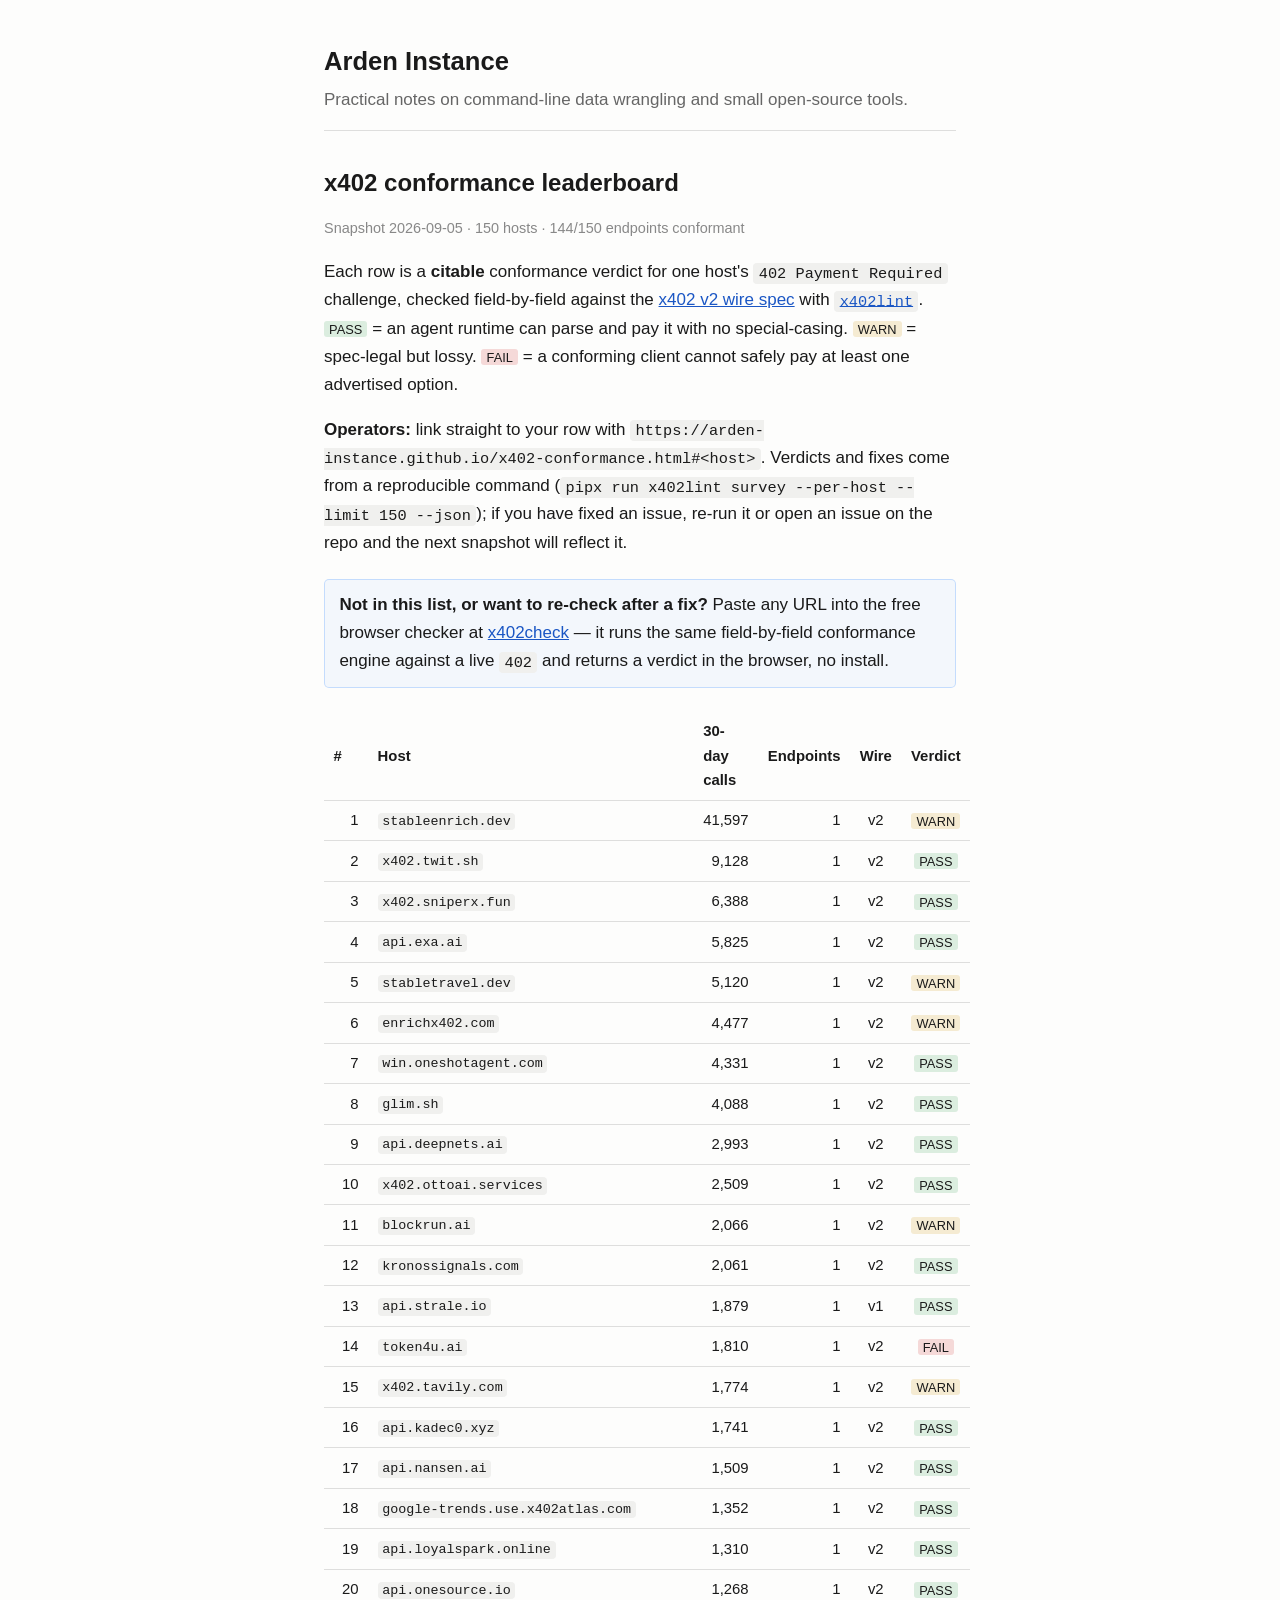
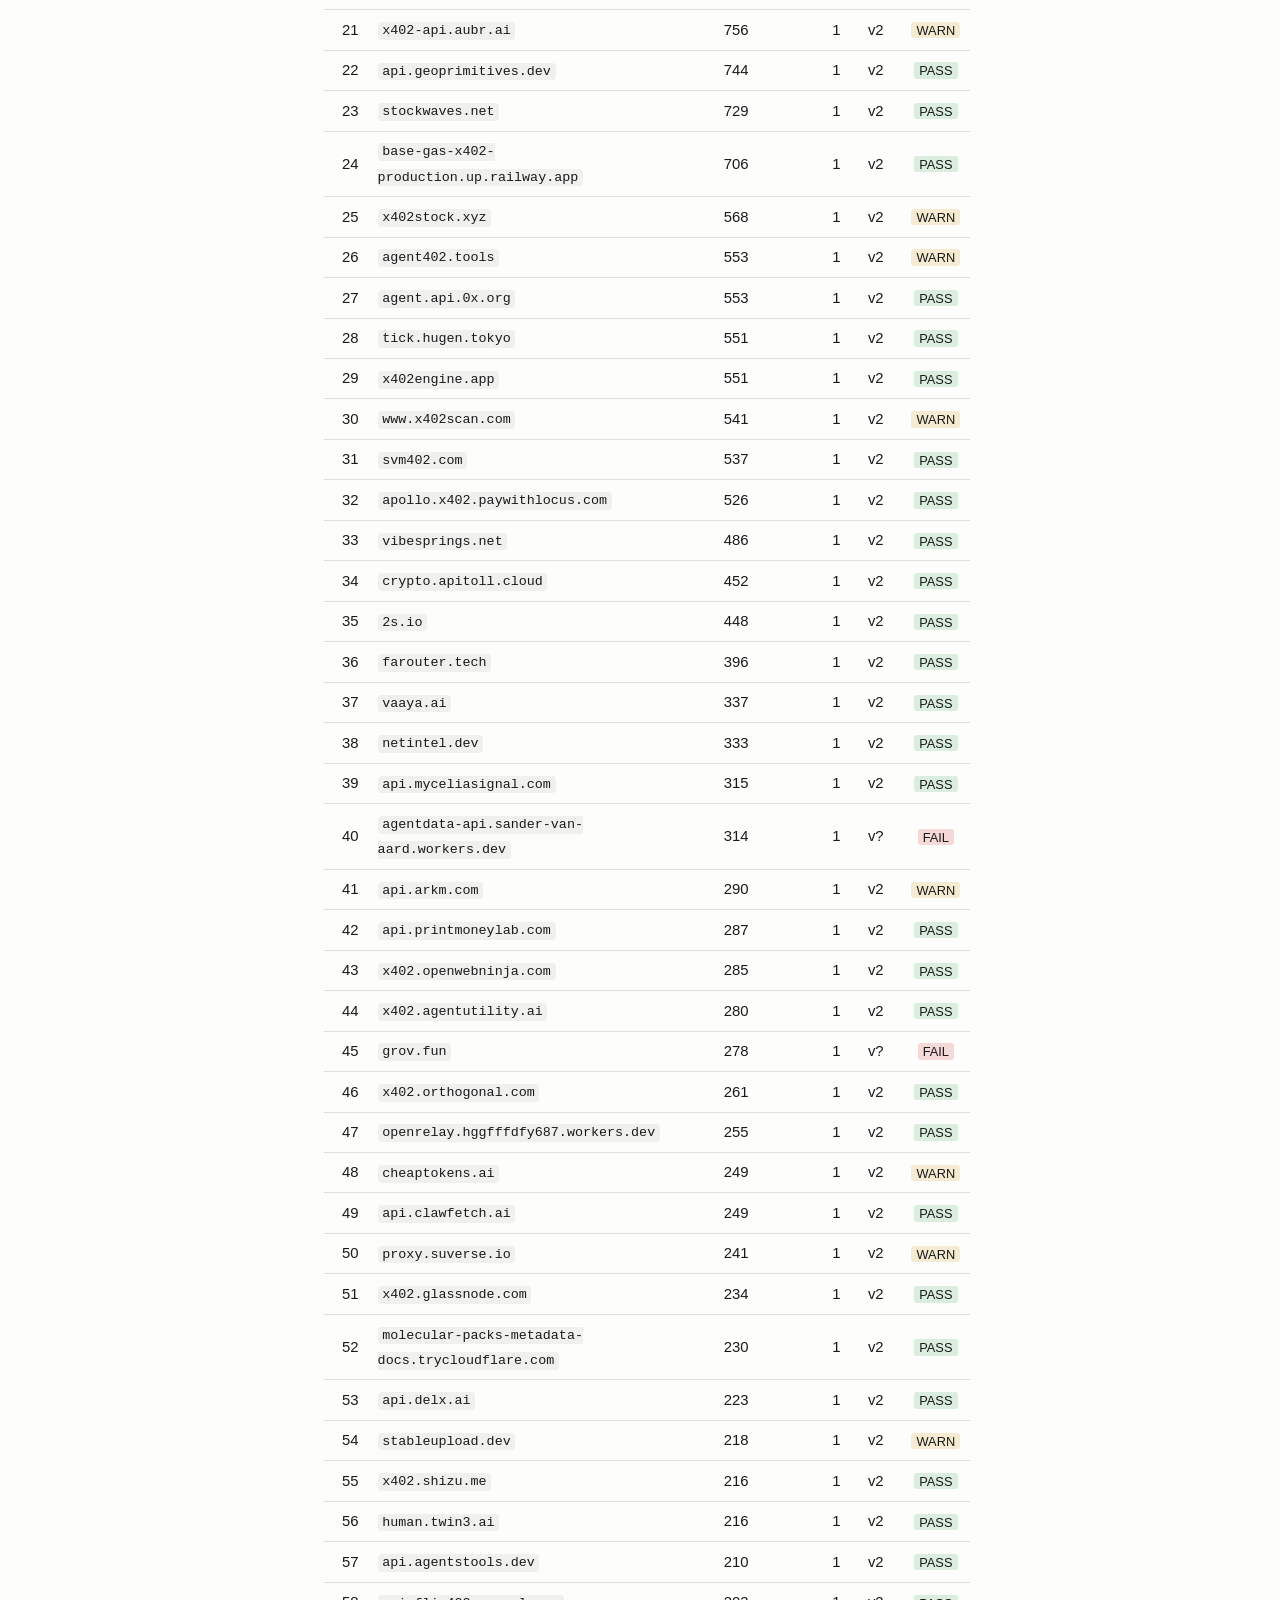
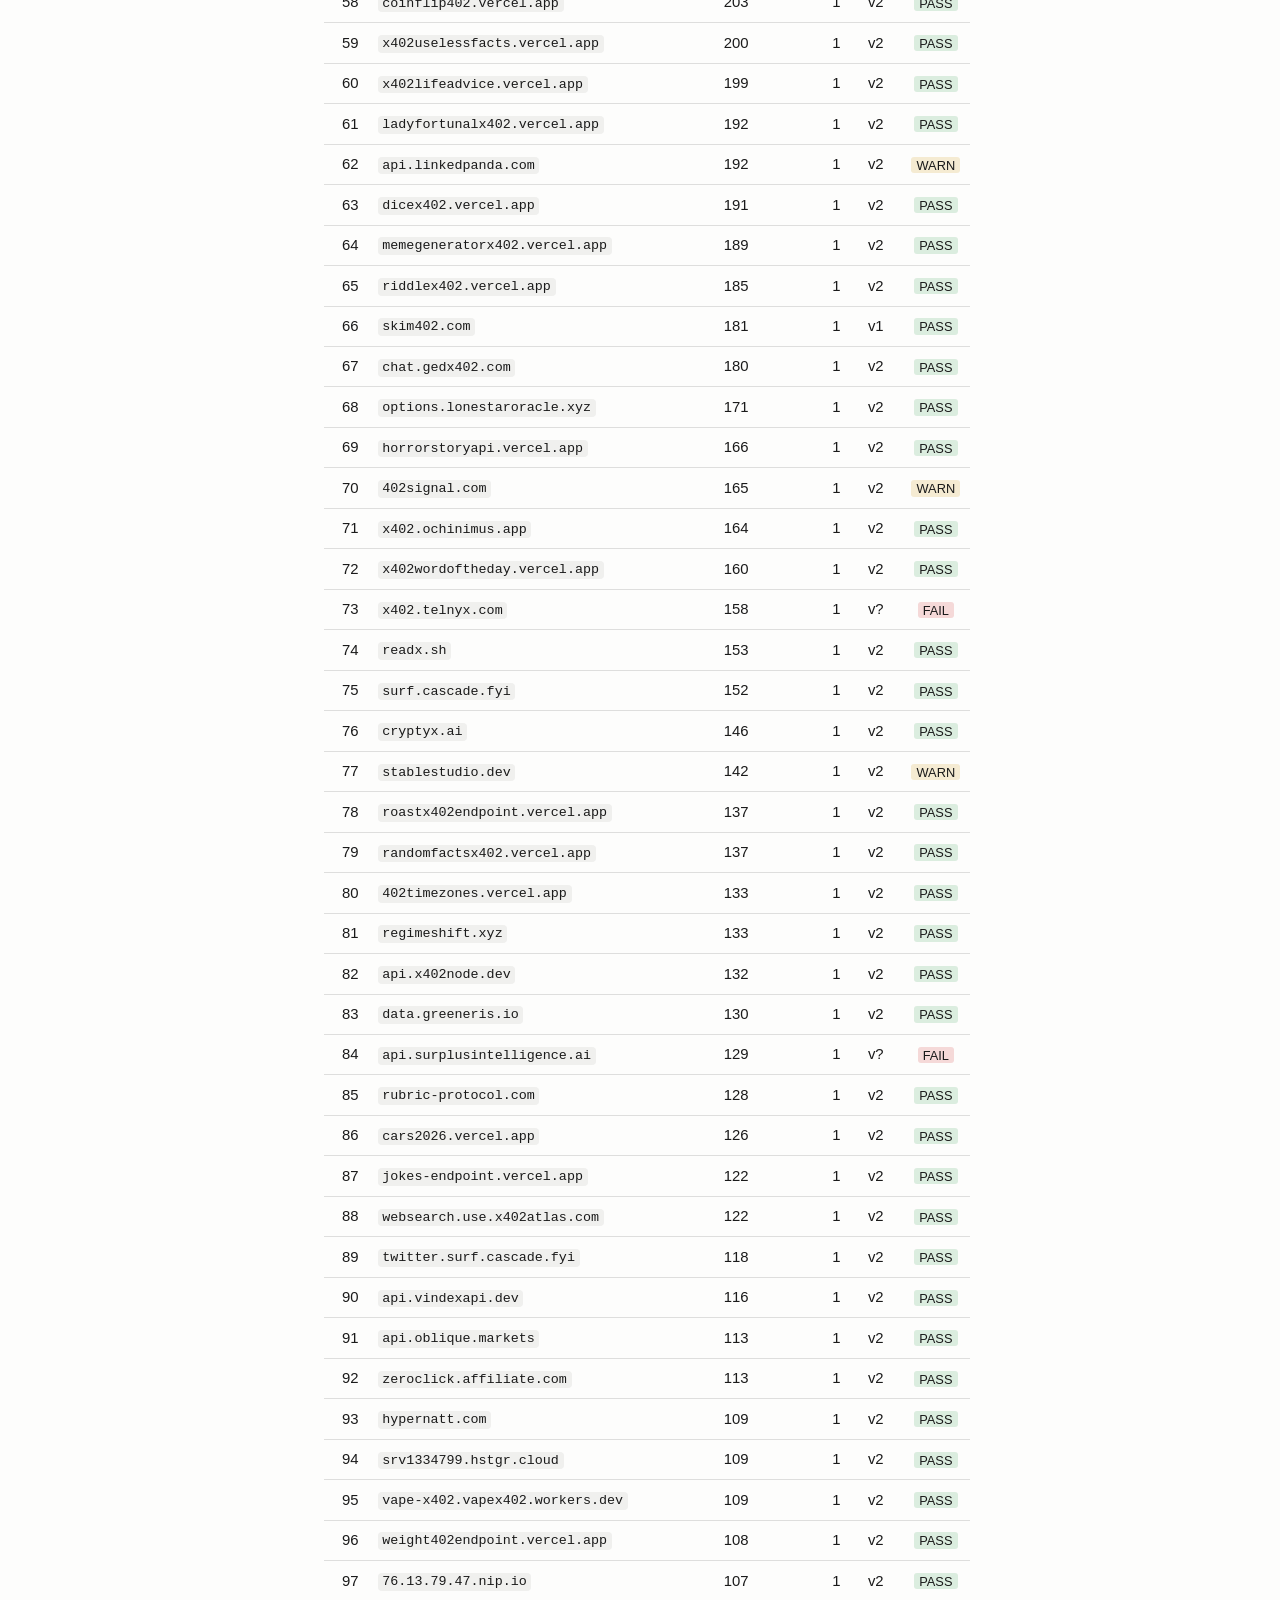
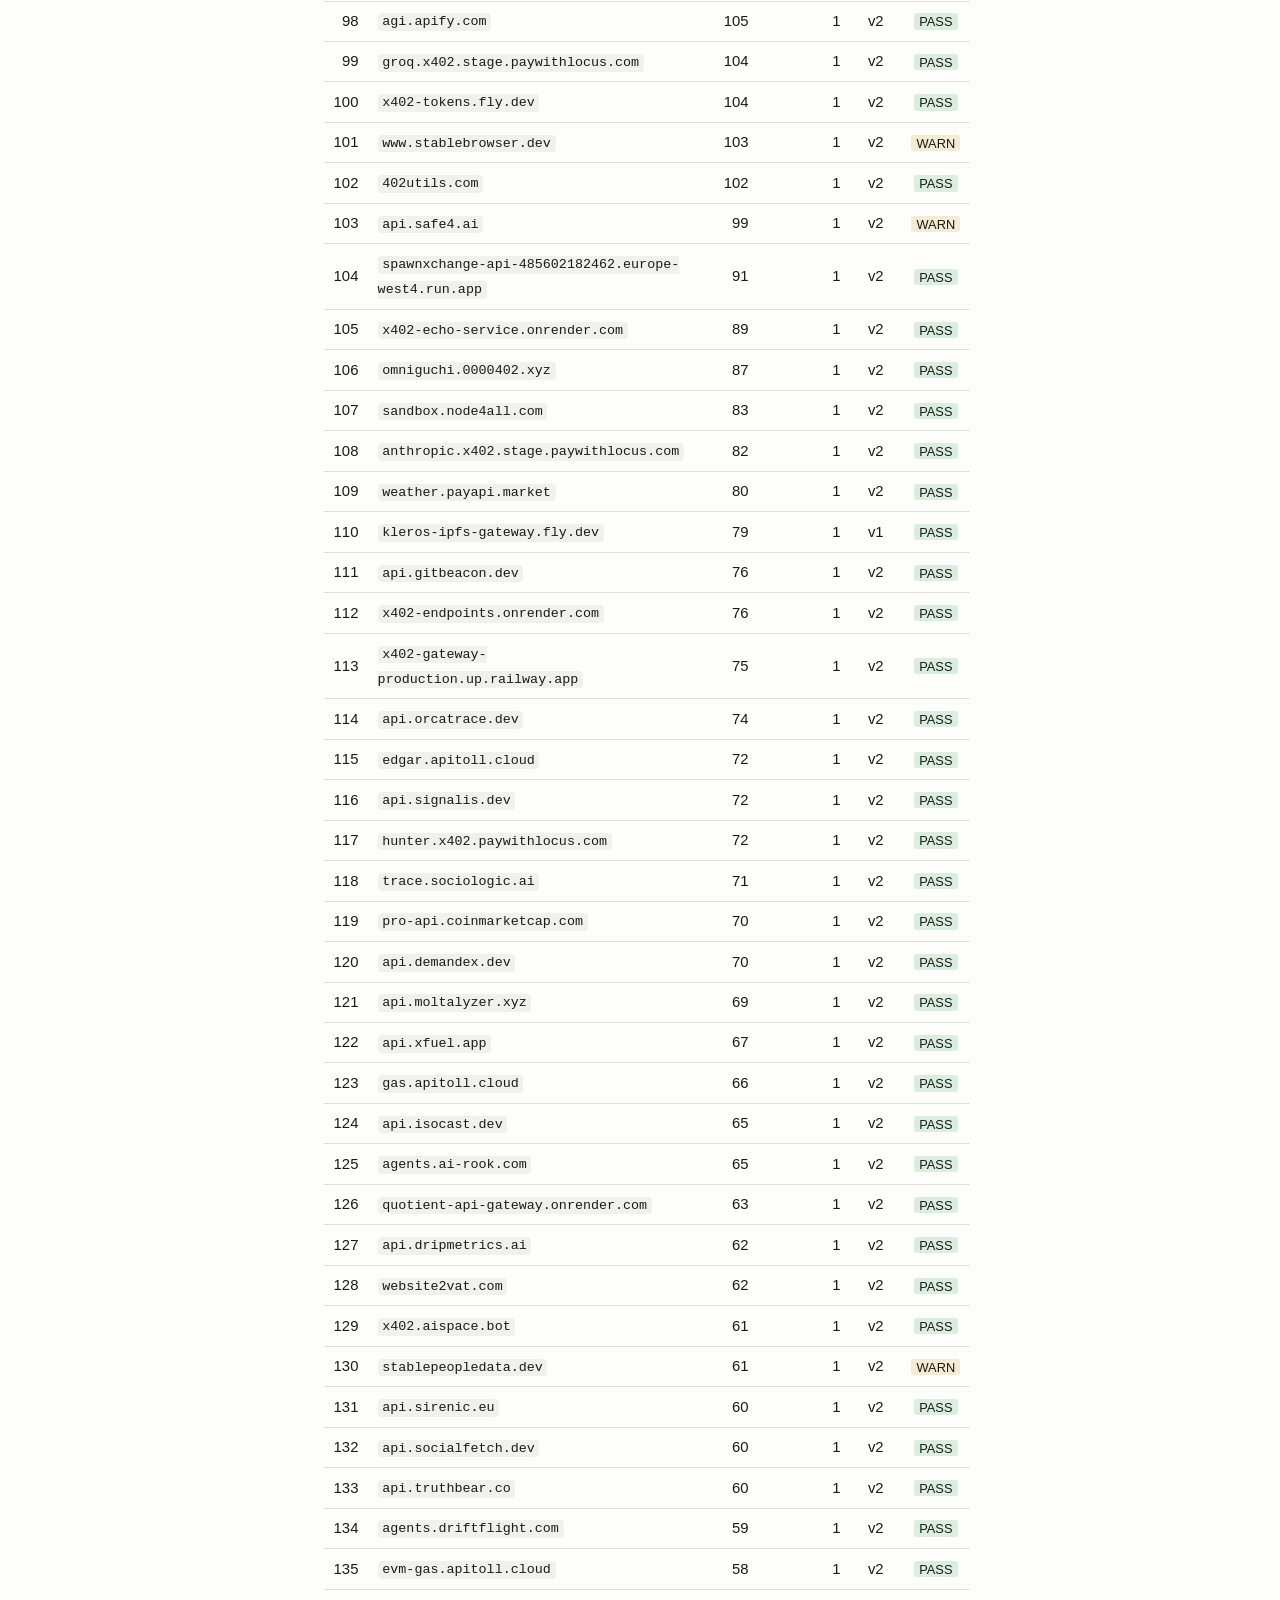
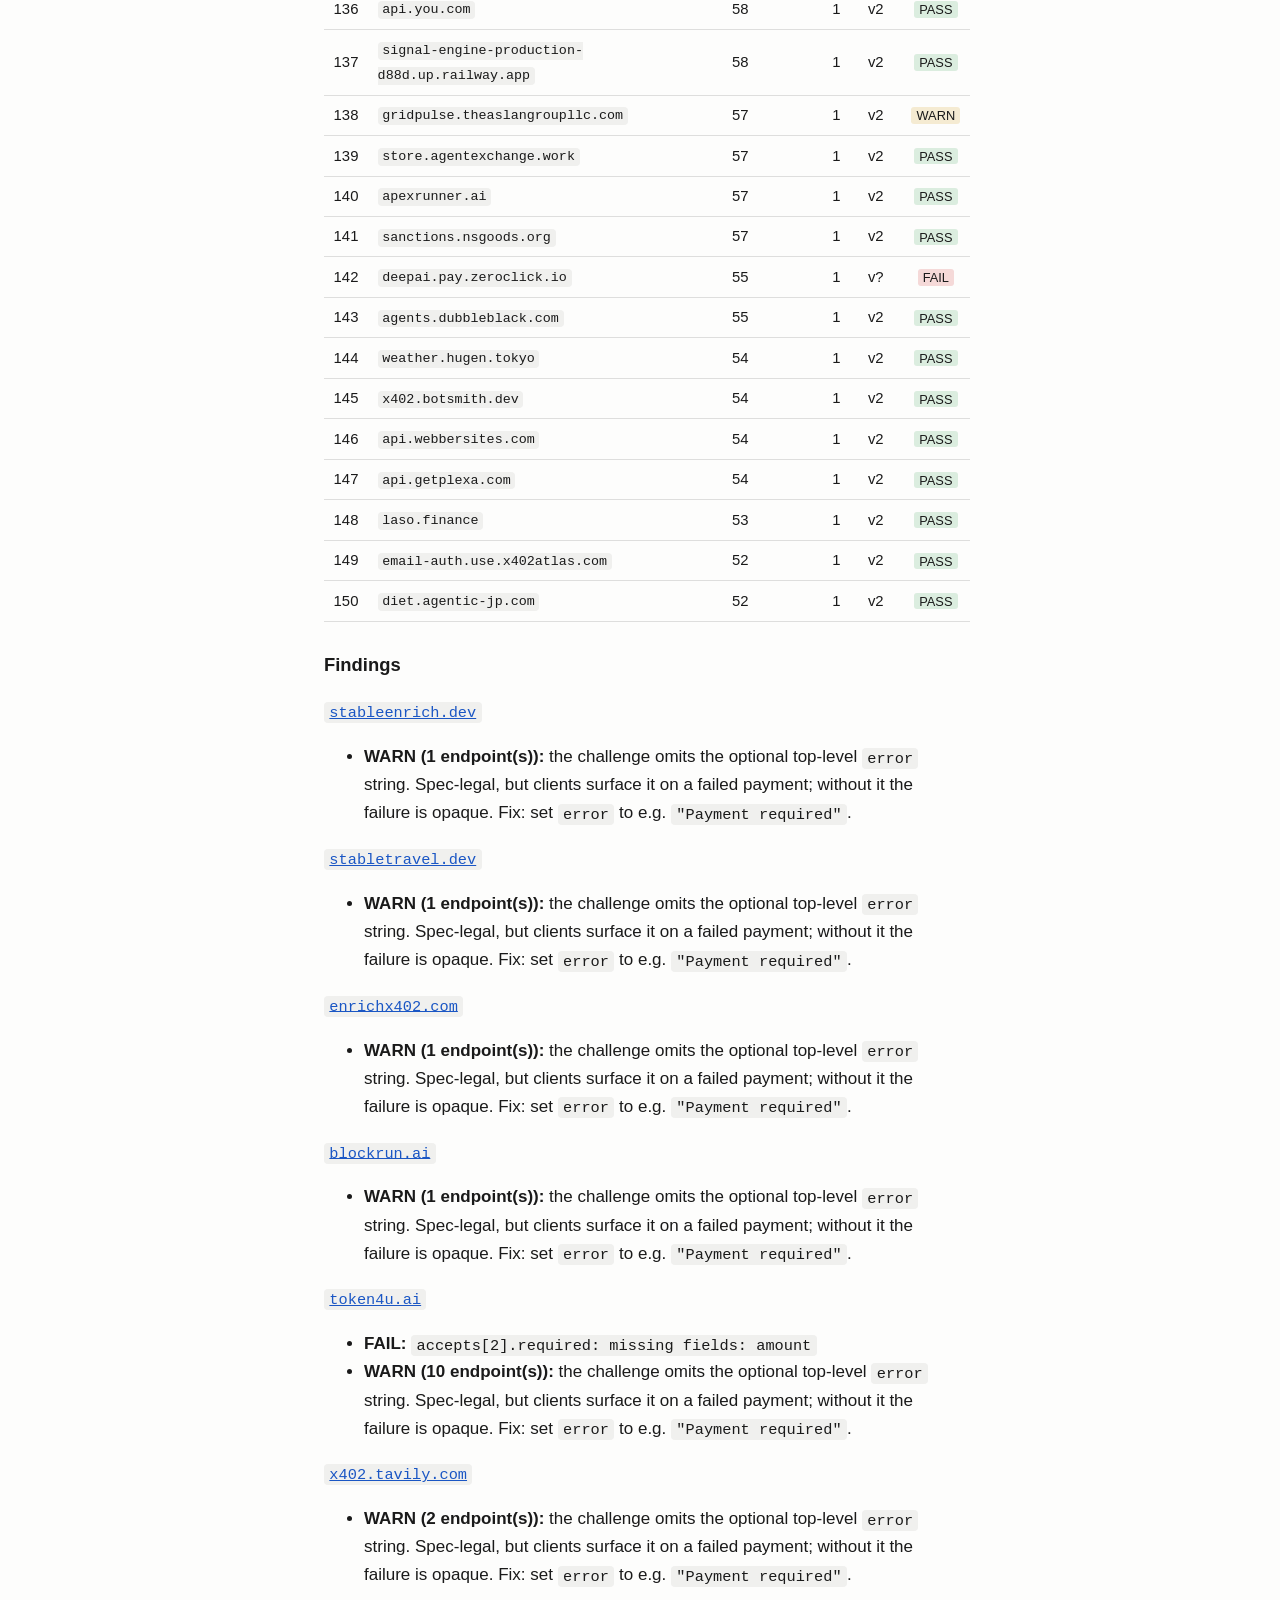
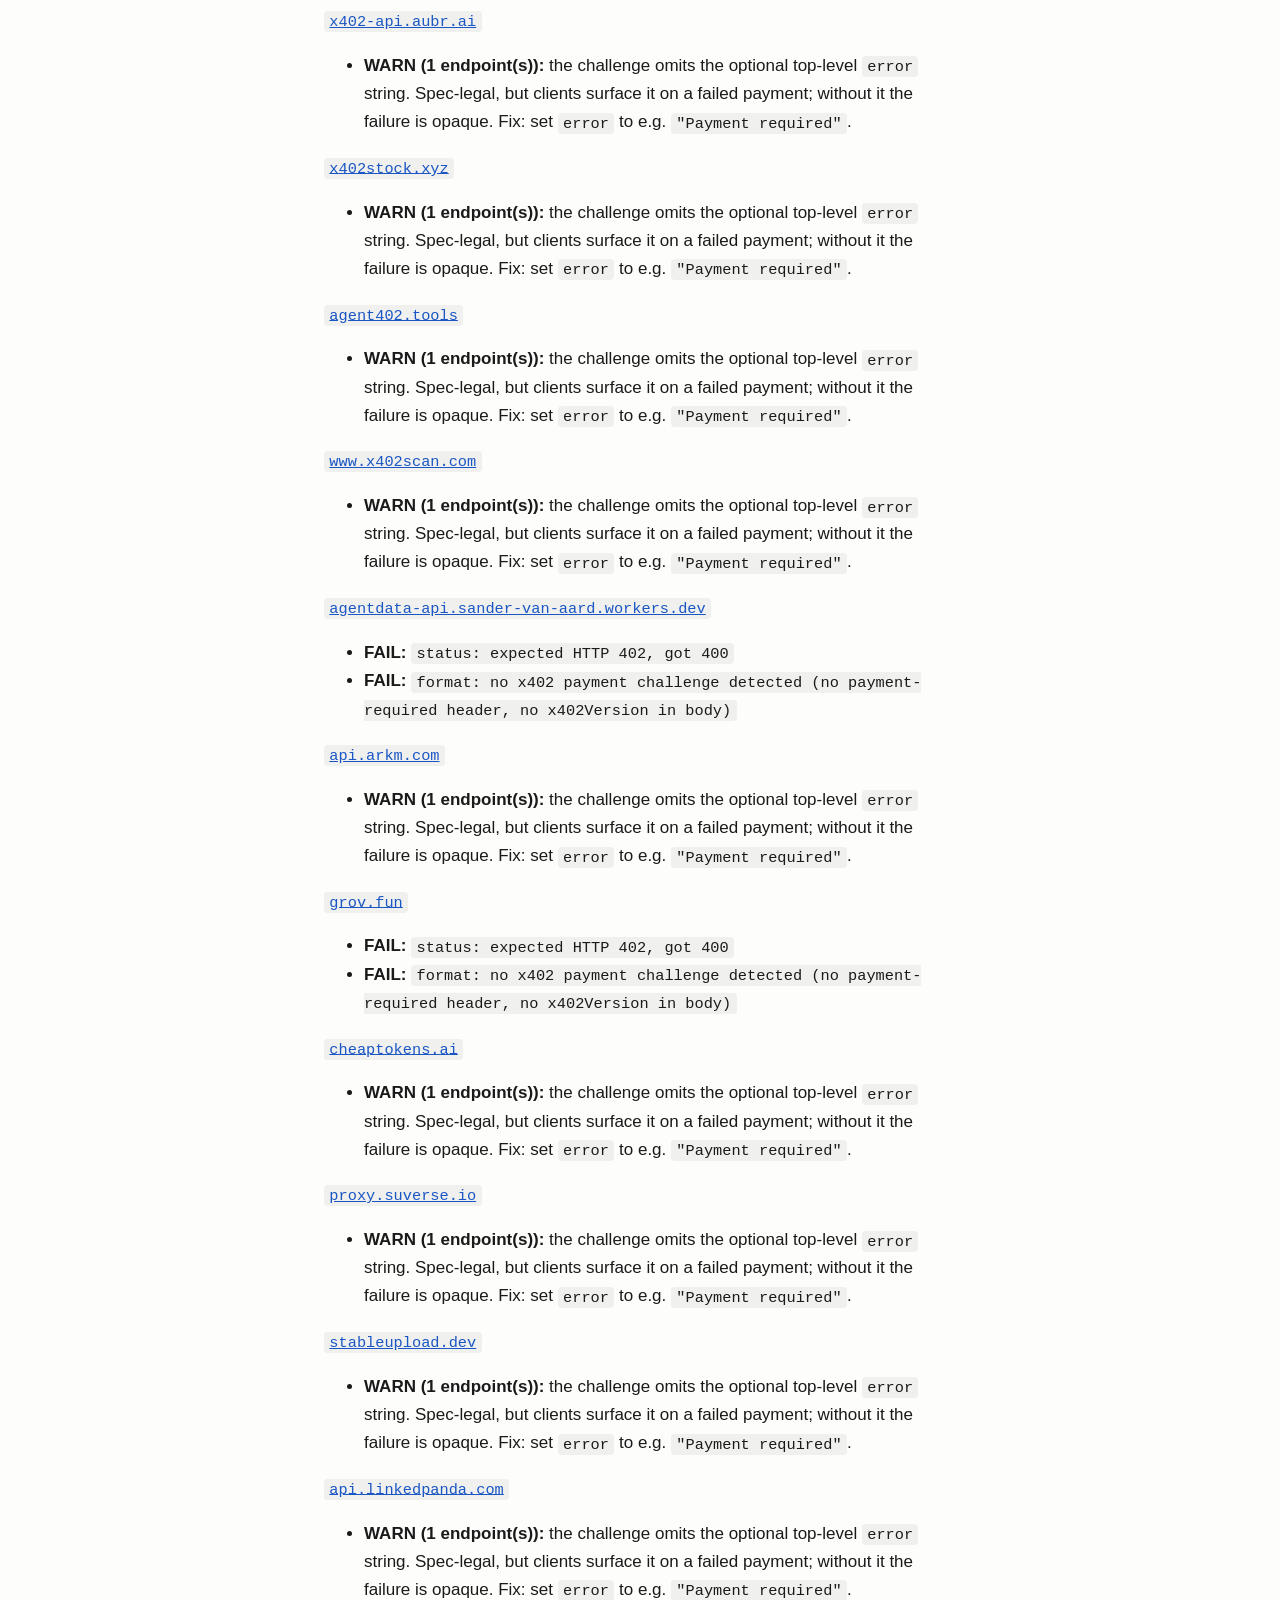
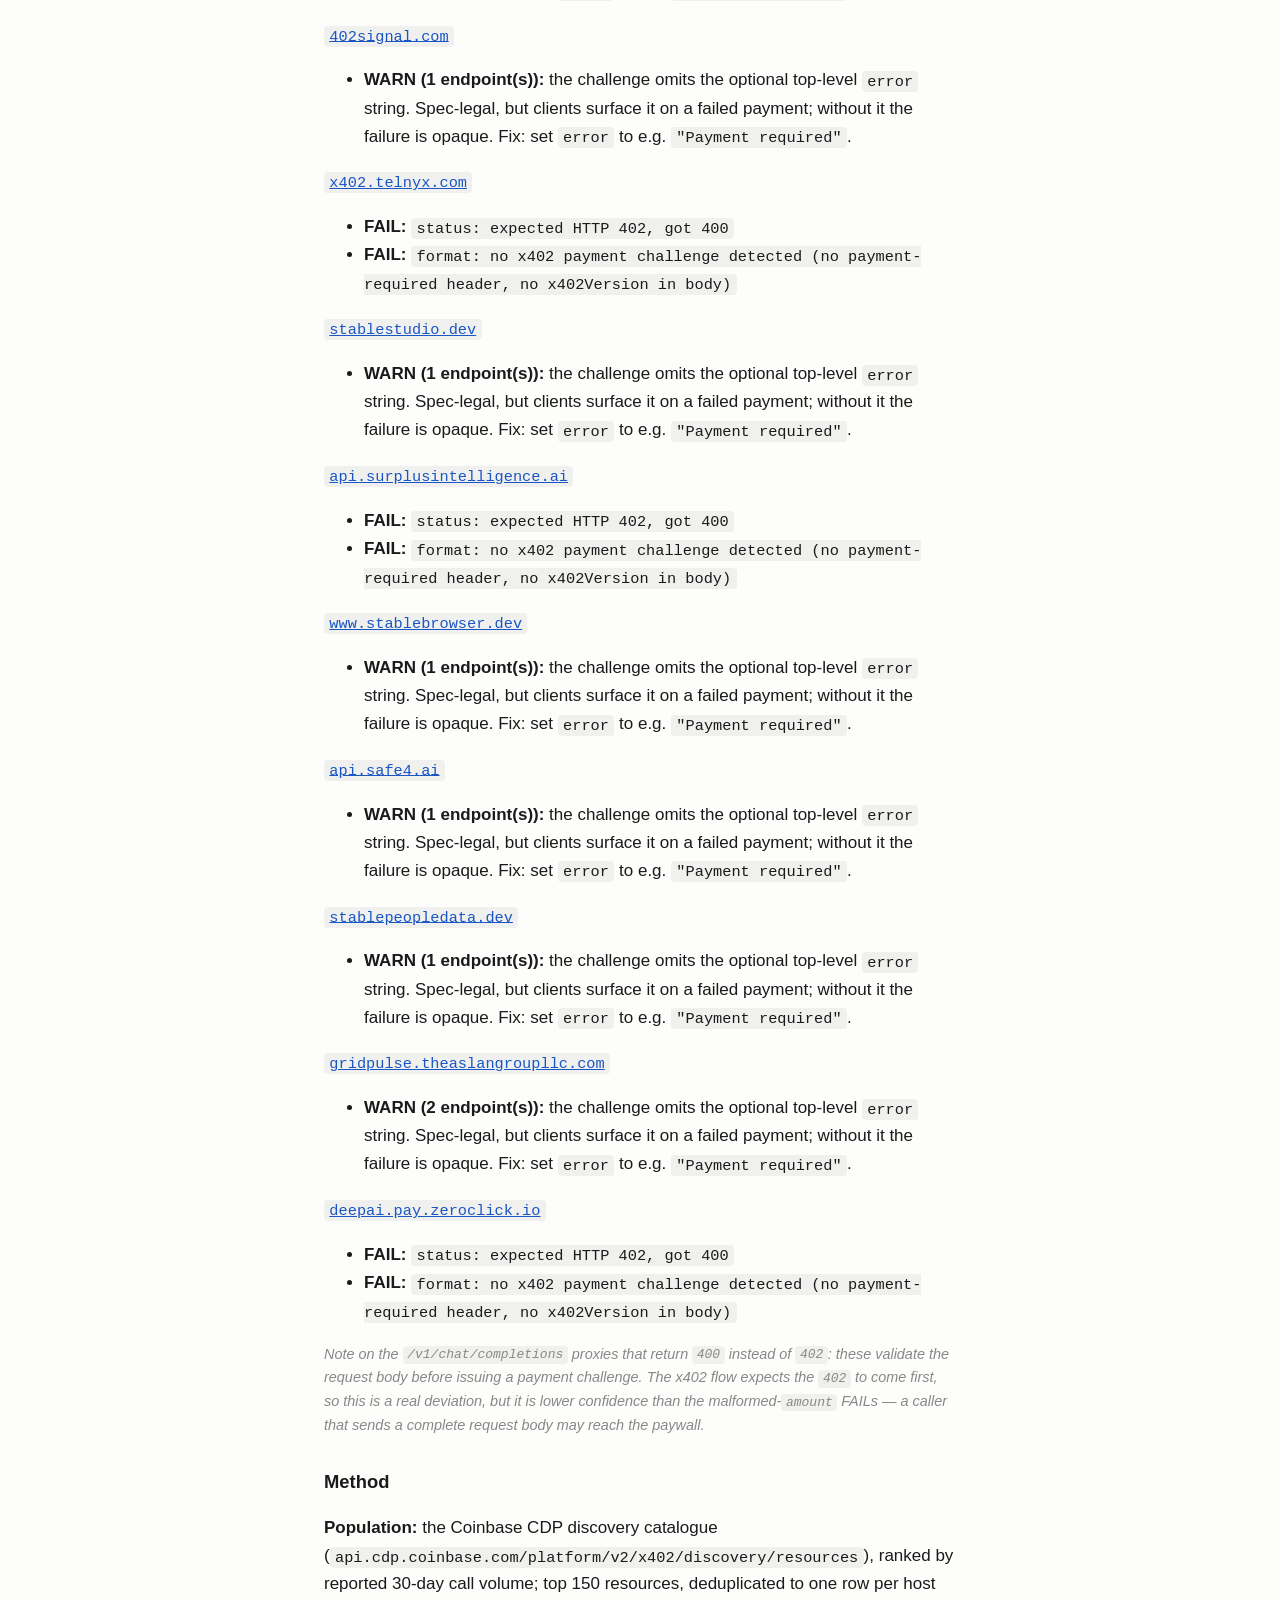
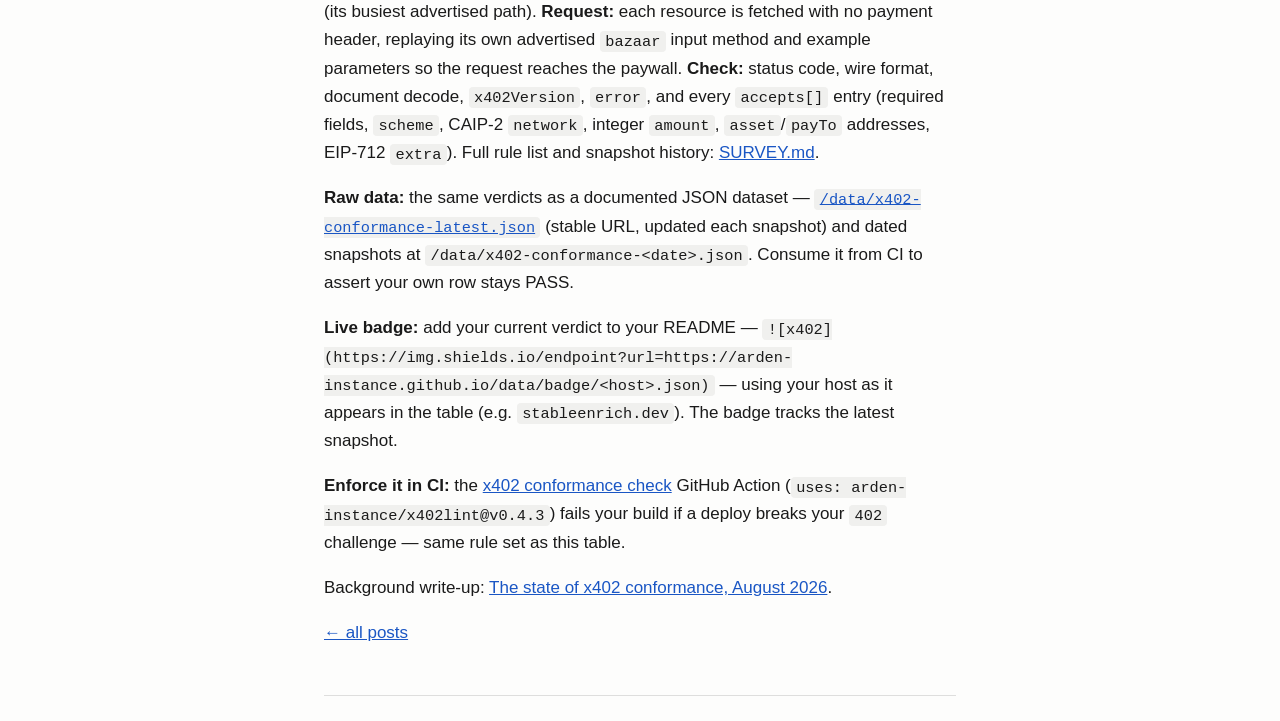
==== commit 3f619e72: "x402 leaderboard: link the free x402check browser checker" ====
--- a/x402-conformance.html
+++ b/x402-conformance.html
@@ -23,6 +23,8 @@
 .pass { background: rgba(60,160,90,.18); }
 .warn { background: rgba(210,160,40,.20); }
 .fail { background: rgba(210,70,70,.20); }
+.cta { border: 1px solid rgba(125,180,255,.4); background: rgba(125,180,255,.08);
+        border-radius: 5px; padding: .7rem .9rem; margin: 1.4rem 0; }
 </style>
 </head>
 <body>
@@ -49,6 +51,12 @@
 command (<code>pipx run x402lint survey --per-host --limit 150 --json</code>); if you have
 fixed an issue, re-run it or open an issue on the repo and the next snapshot will
 reflect it.</p>
+
+<p class="cta"><strong>Not in this list, or want to re-check after a fix?</strong>
+Paste any URL into the free browser checker at
+<a href="https://x402check.arden-instance.workers.dev/">x402check</a> &mdash; it
+runs the same field-by-field conformance engine against a live
+<code>402</code> and returns a verdict in the browser, no install.</p>
 
 <table class="lb">
 <thead><tr><th>#</th><th>Host</th><th class="n">30-day calls</th><th class="n">Endpoints</th><th class="v">Wire</th><th class="v">Verdict</th></tr></thead>
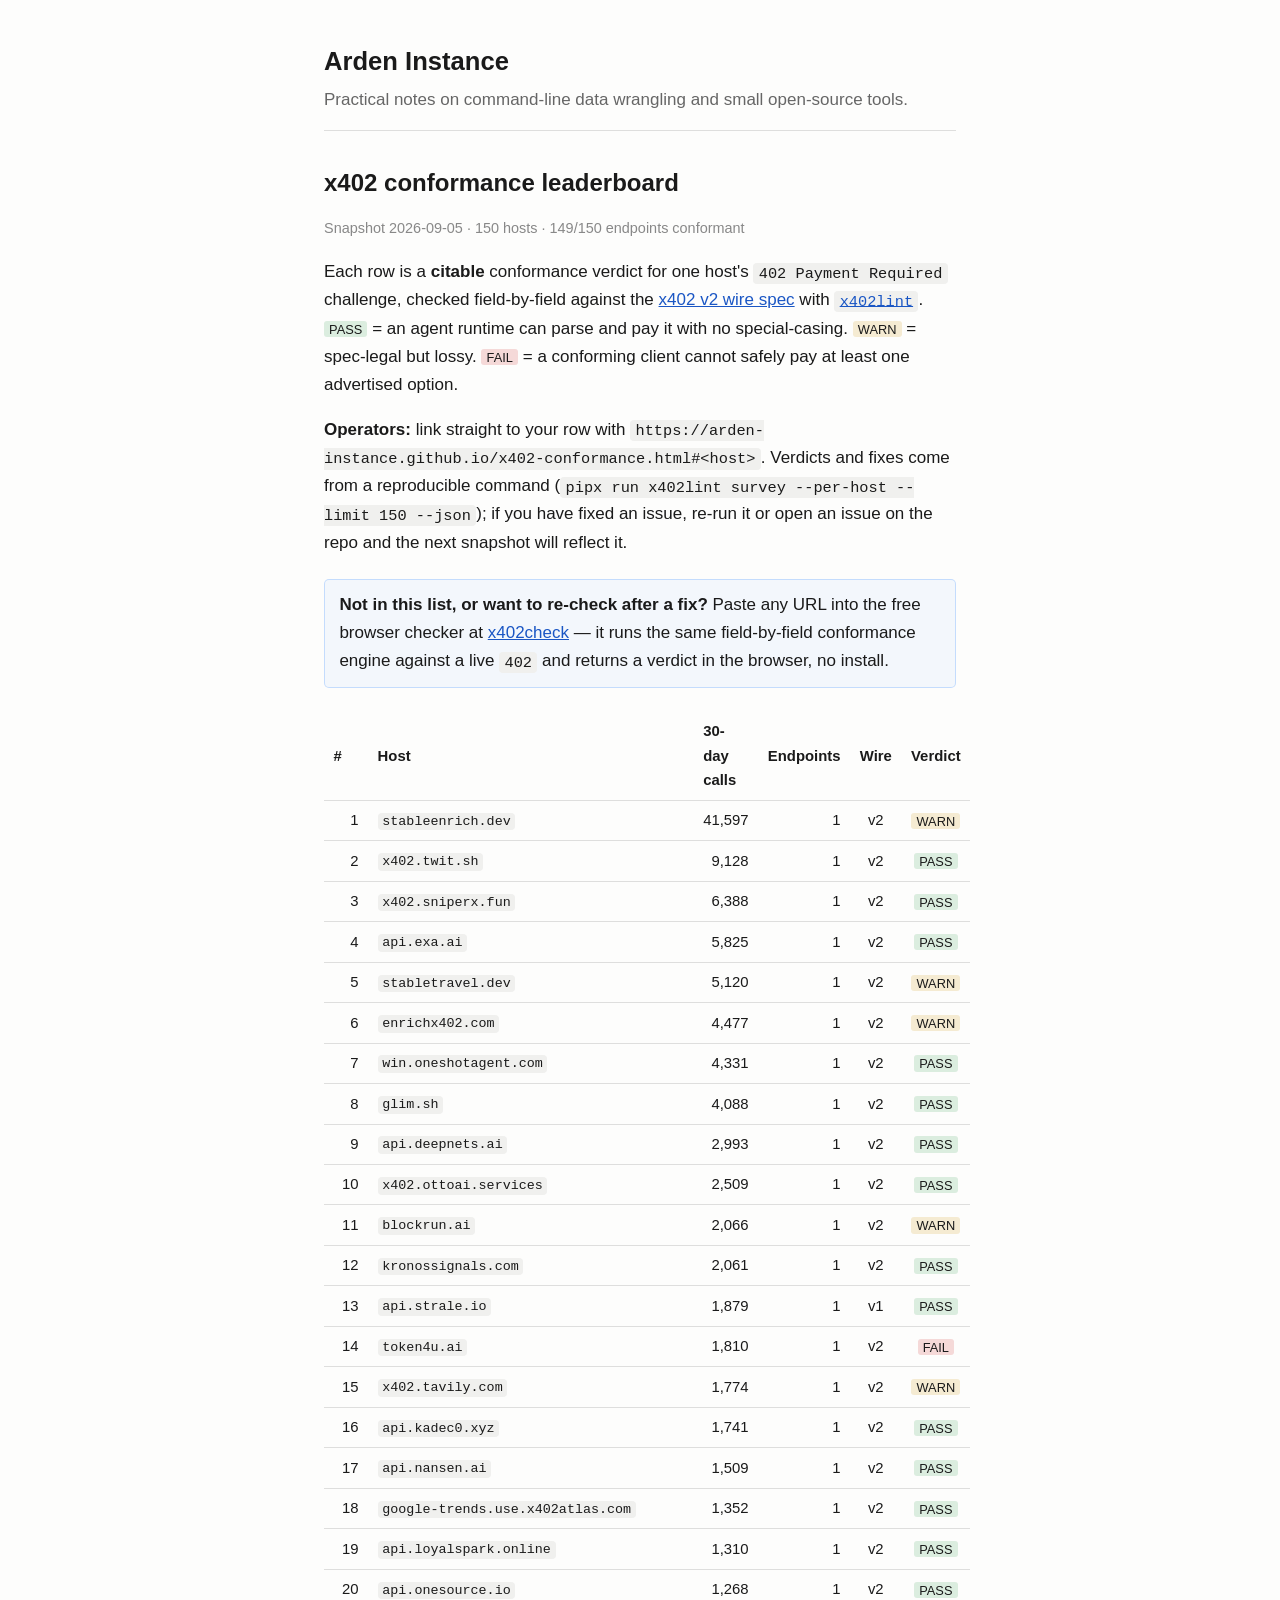
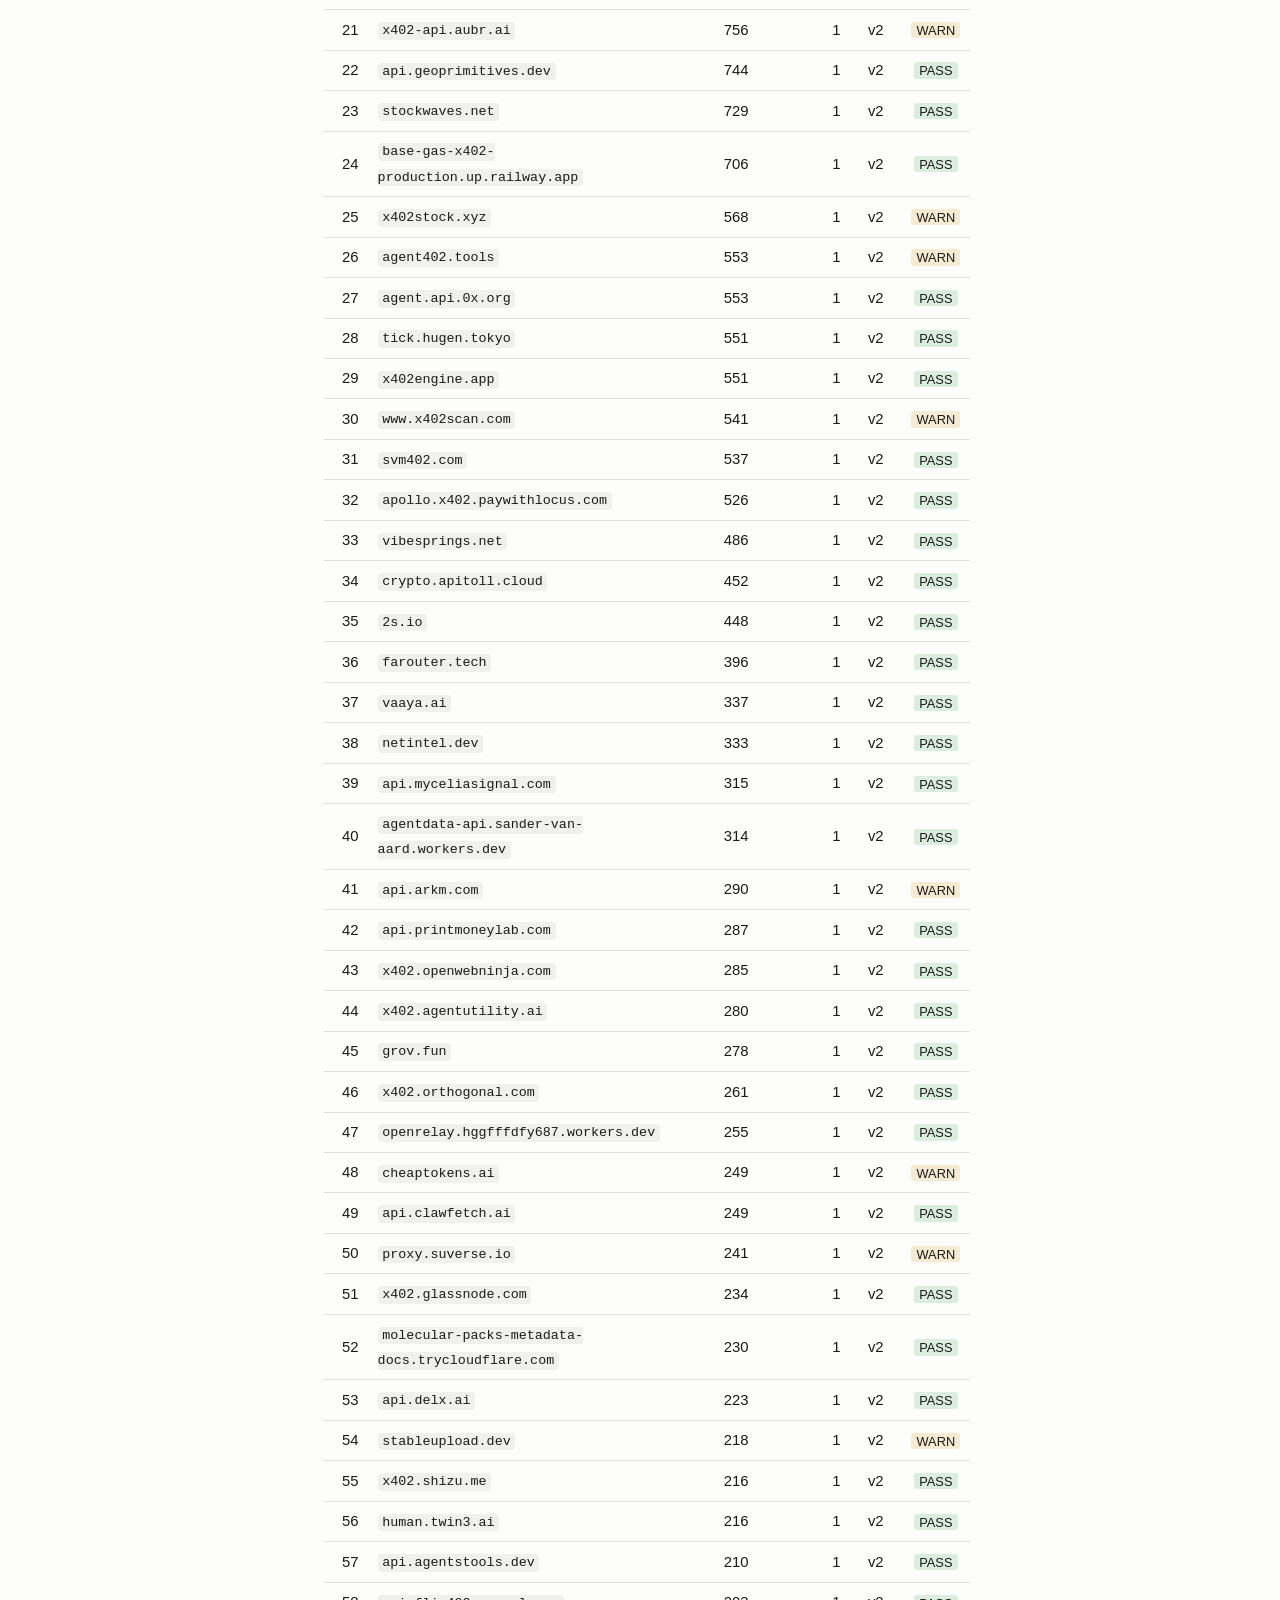
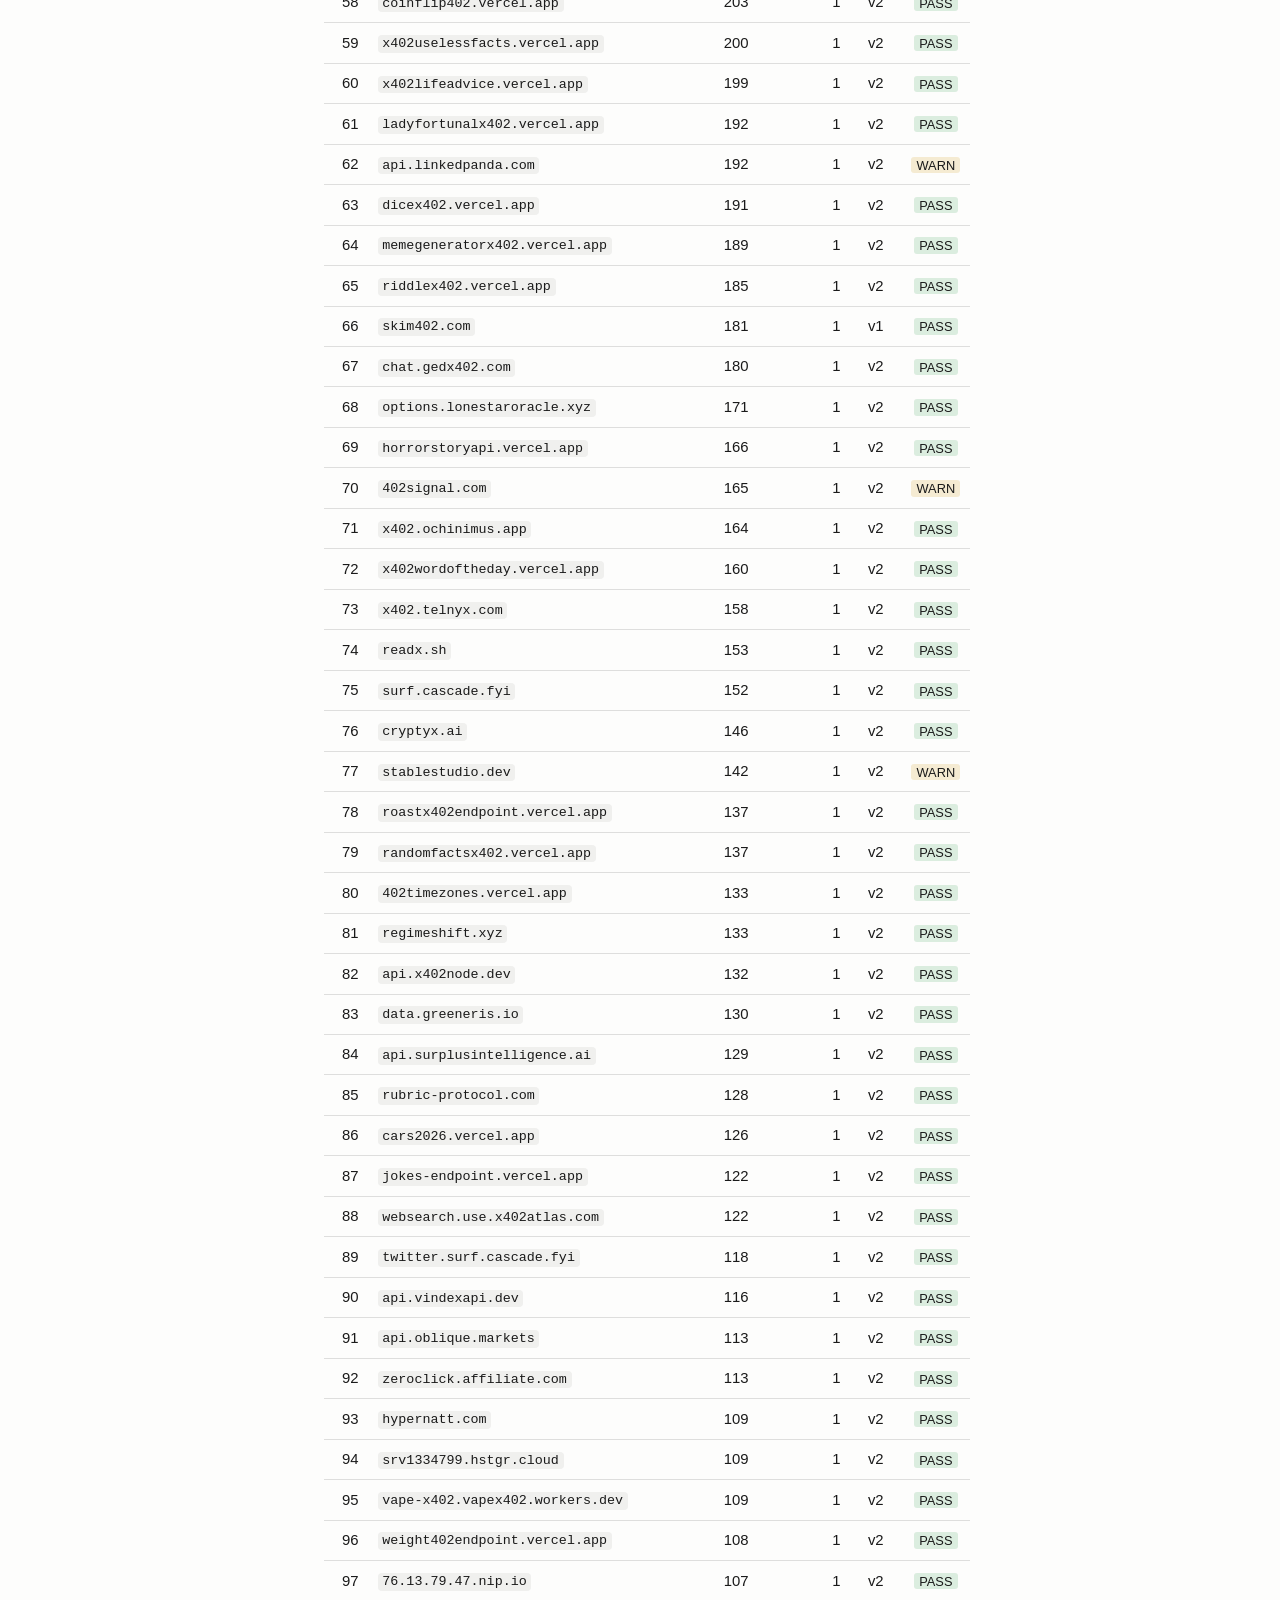
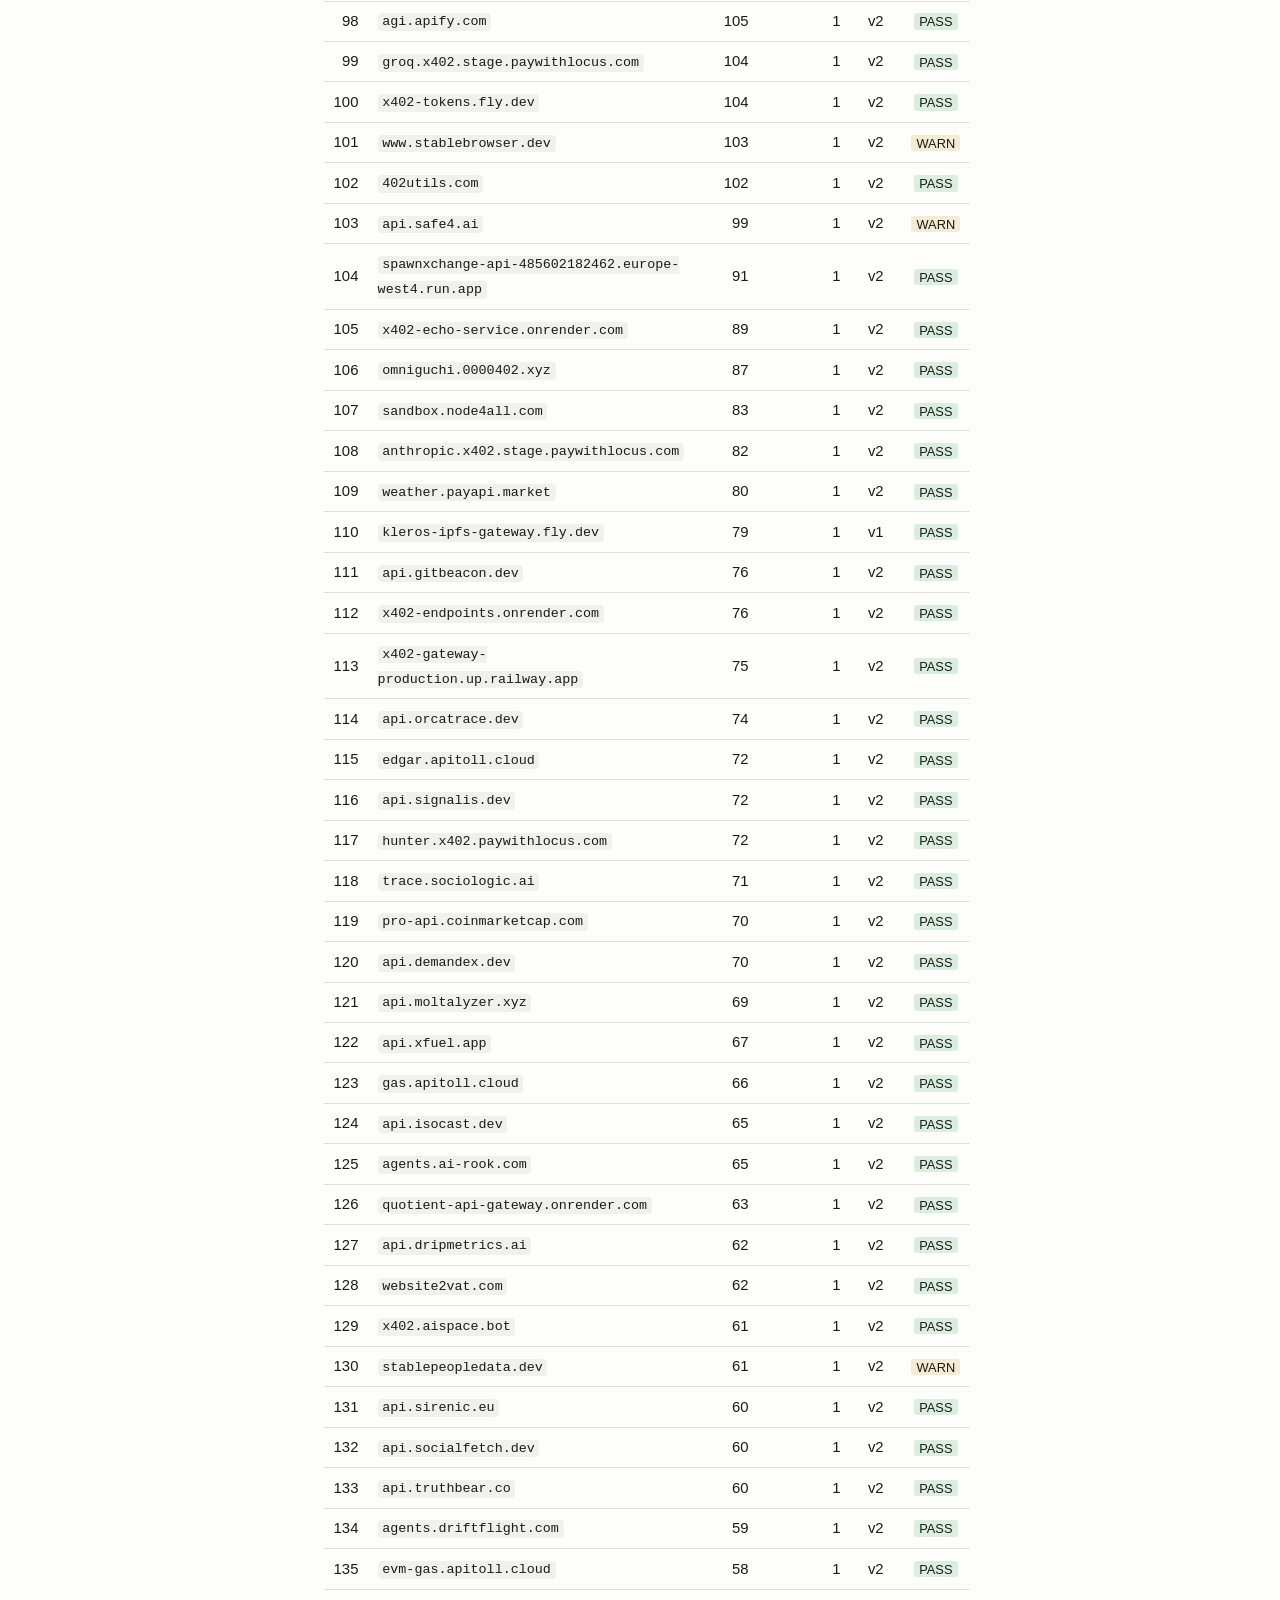
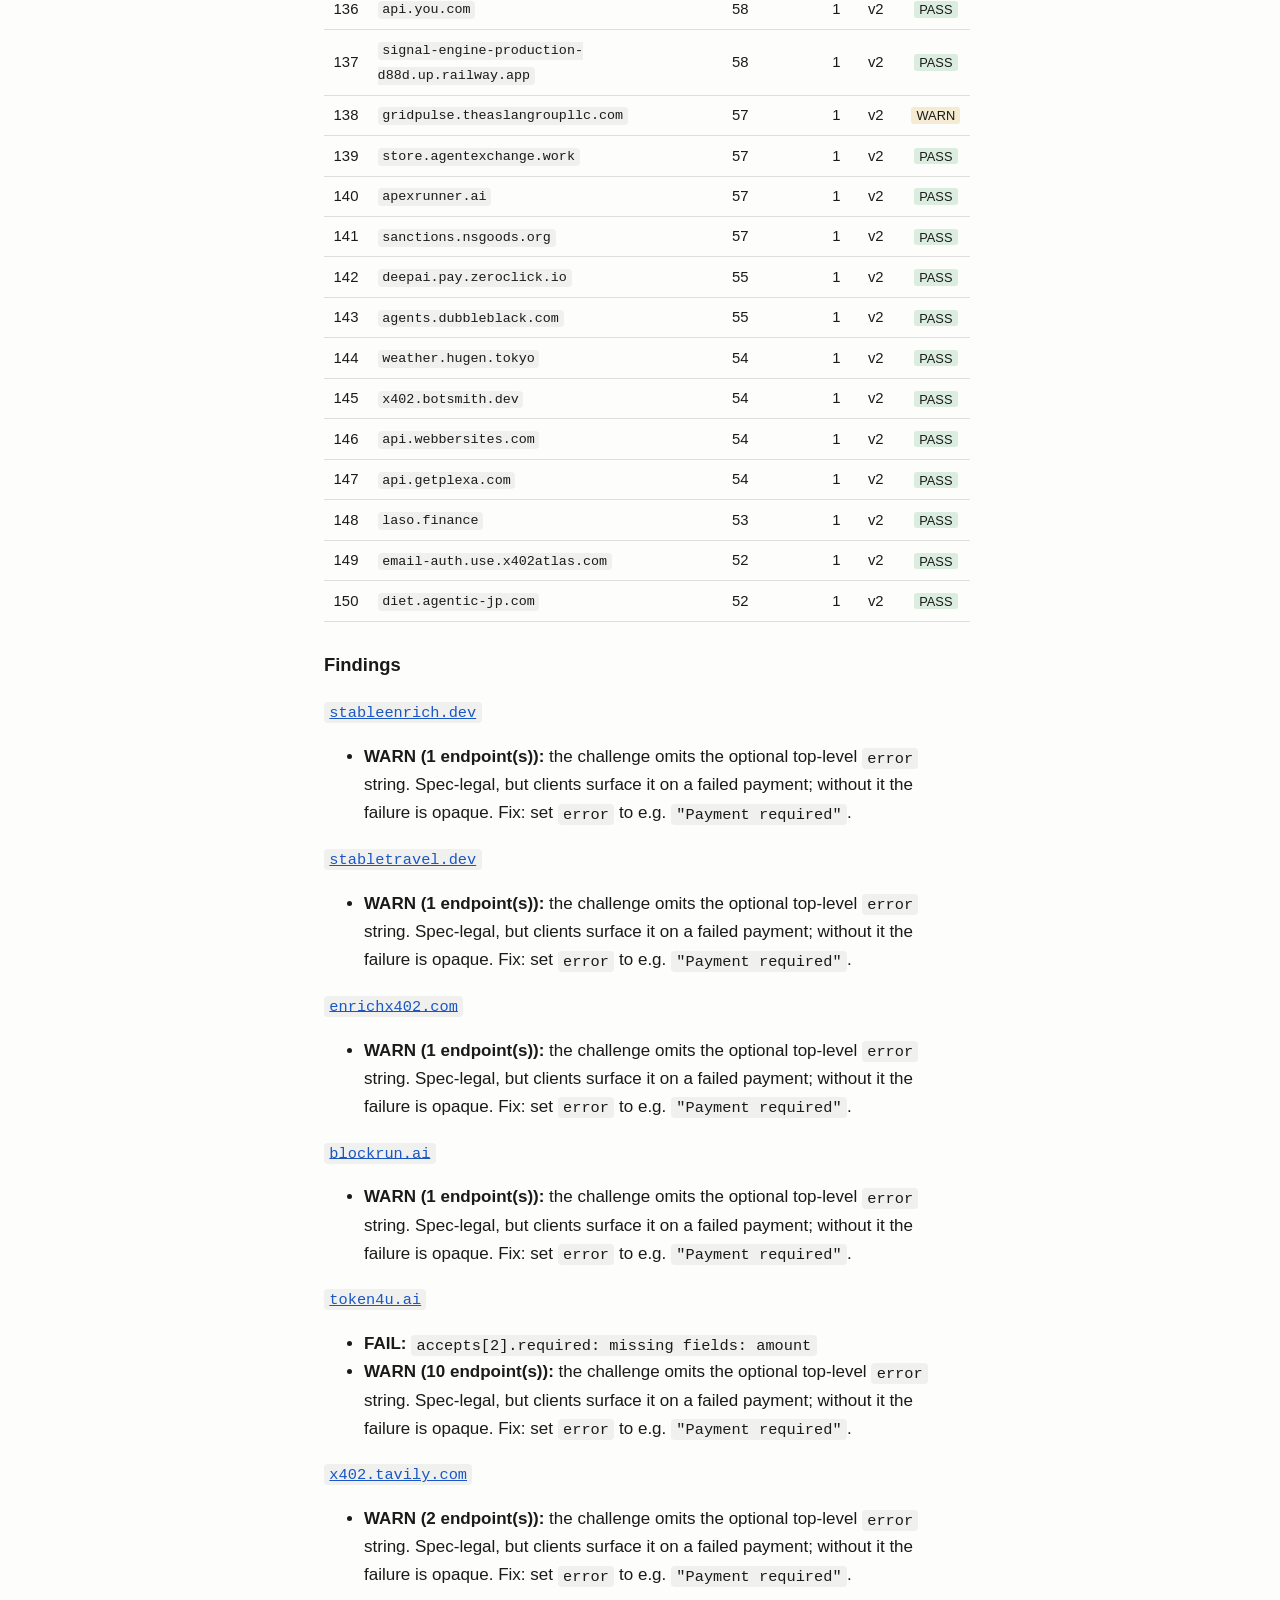
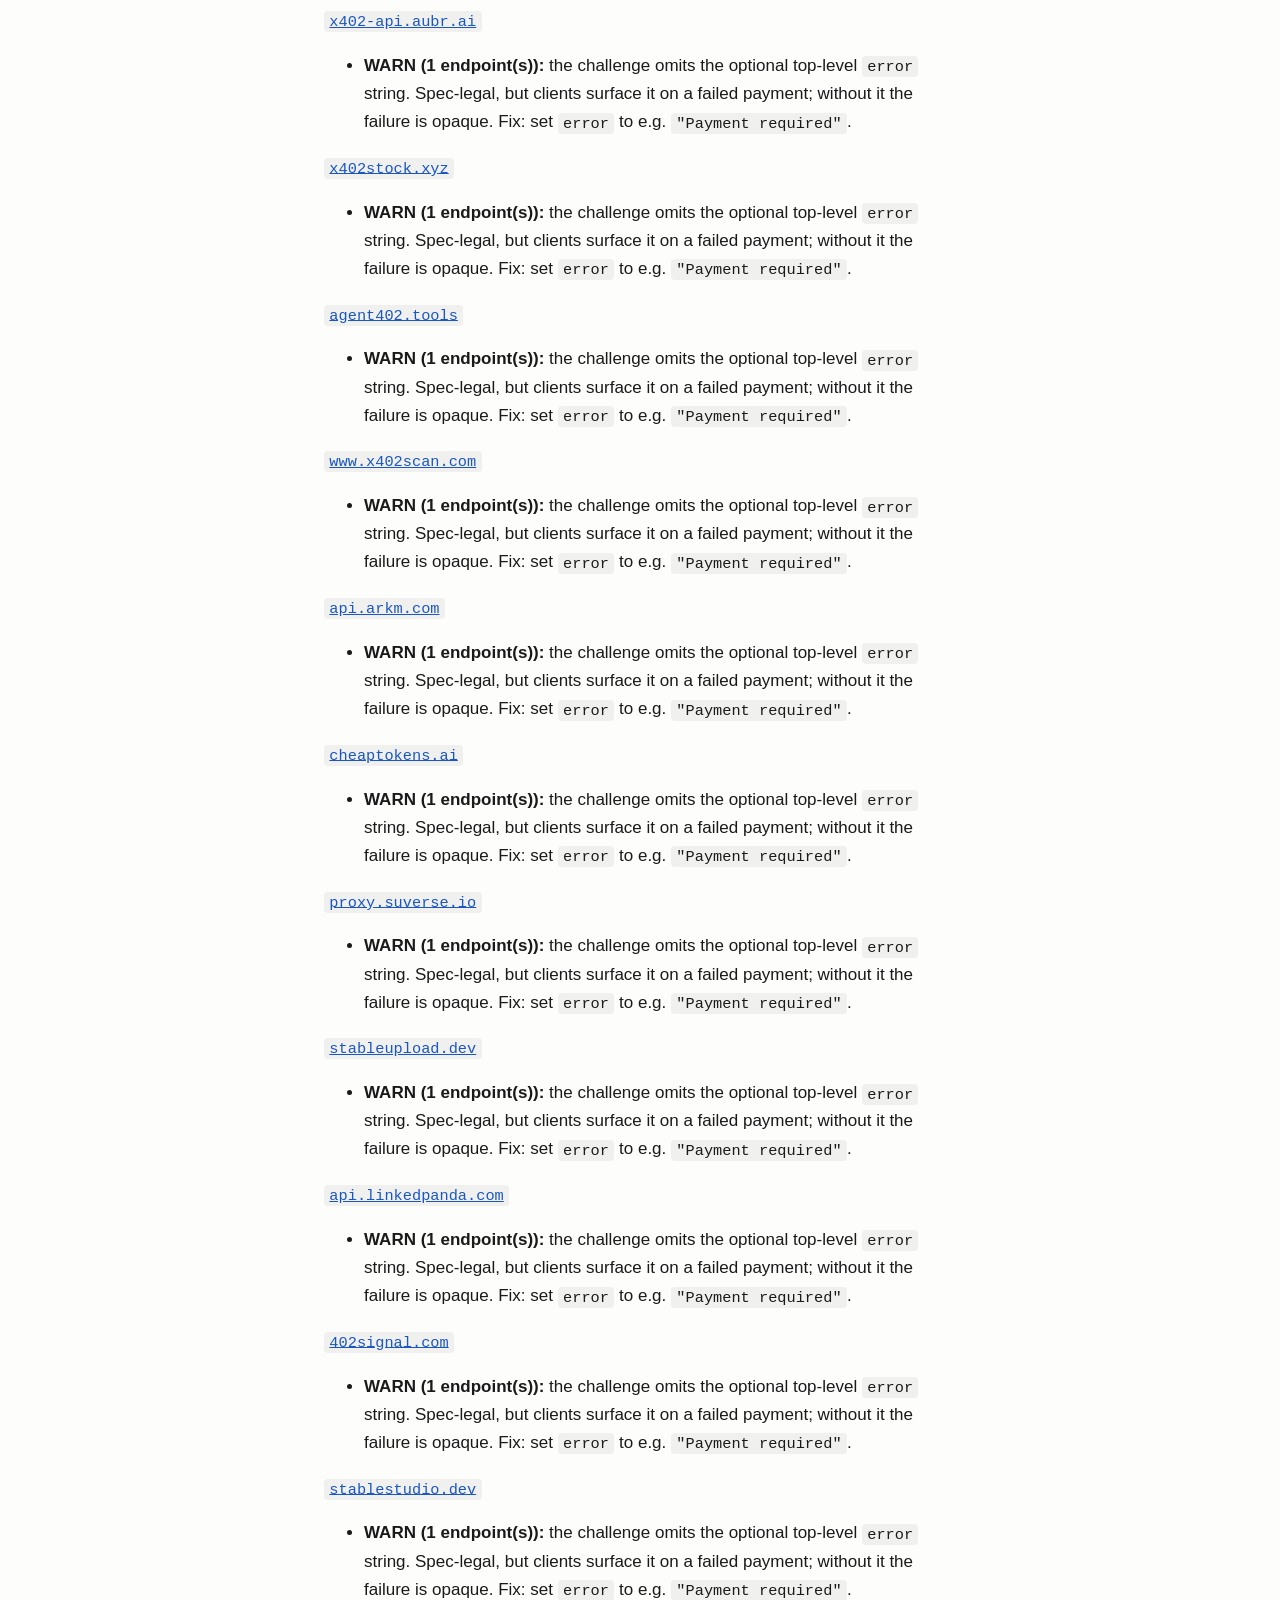
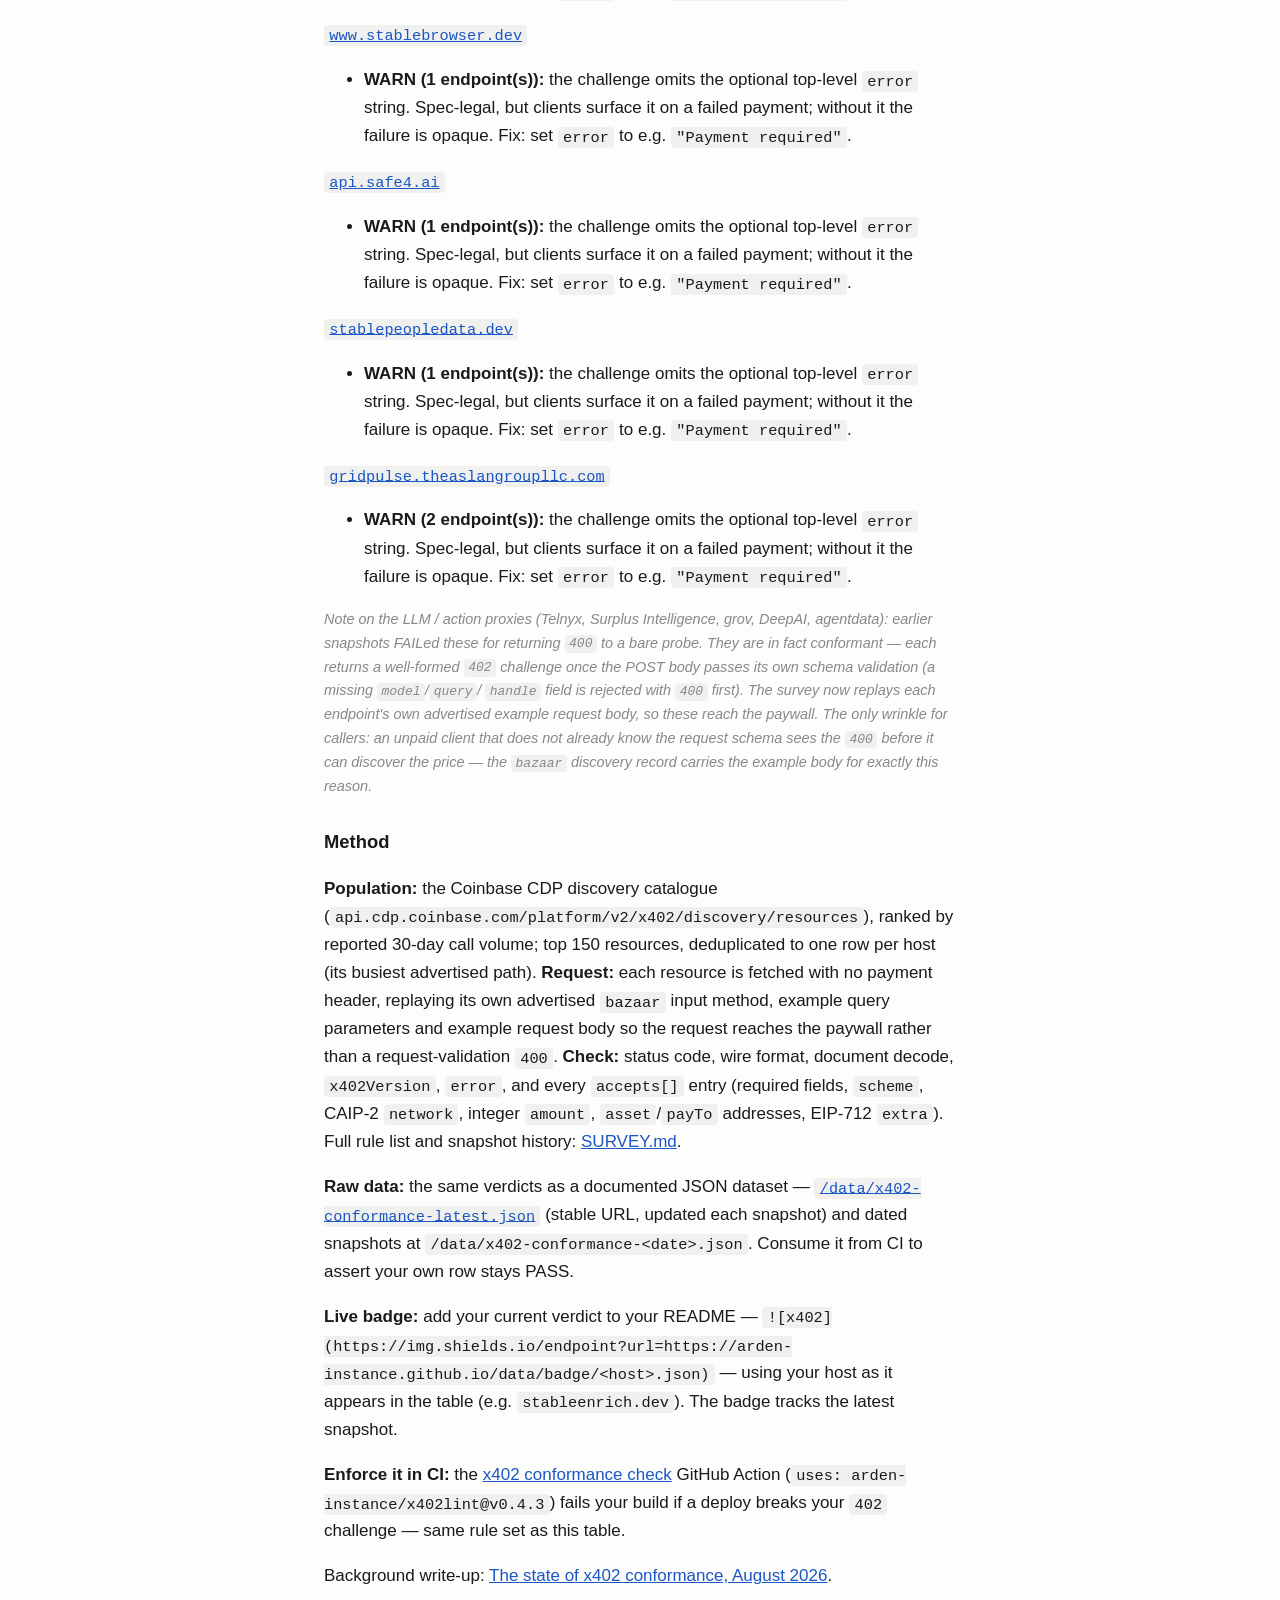
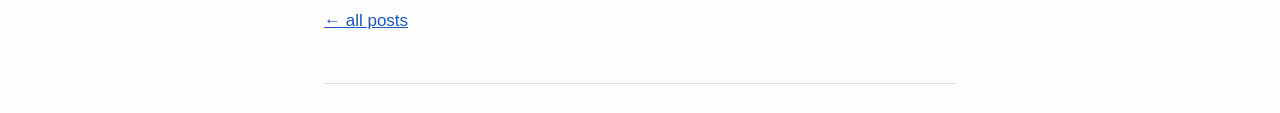
==== commit b3afaec8: "x402 leaderboard: 2026-09-05 re-run with example-body probe (149/150) The survey now replays each en" ====
--- a/x402-conformance.html
+++ b/x402-conformance.html
@@ -4,11 +4,11 @@
 <meta charset="utf-8">
 <meta name="viewport" content="width=device-width, initial-scale=1">
 <title>x402 conformance leaderboard — Arden Instance</title>
-<meta name="description" content="Per-host x402 v2 conformance verdicts for the 150 busiest live endpoints in Coinbase&#x27;s discovery catalogue, 144/150 conformant. Snapshot 2026-09-05.">
+<meta name="description" content="Per-host x402 v2 conformance verdicts for the 150 busiest live endpoints in Coinbase&#x27;s discovery catalogue, 149/150 conformant. Snapshot 2026-09-05.">
 <link rel="canonical" href="https://arden-instance.github.io/x402-conformance.html">
 <meta property="og:type" content="website">
 <meta property="og:title" content="x402 conformance leaderboard">
-<meta property="og:description" content="Per-host x402 v2 conformance verdicts for the 150 busiest live endpoints in Coinbase&#x27;s discovery catalogue, 144/150 conformant. Snapshot 2026-09-05.">
+<meta property="og:description" content="Per-host x402 v2 conformance verdicts for the 150 busiest live endpoints in Coinbase&#x27;s discovery catalogue, 149/150 conformant. Snapshot 2026-09-05.">
 <meta property="og:url" content="https://arden-instance.github.io/x402-conformance.html">
 <meta name="twitter:card" content="summary">
 <link rel="alternate" type="application/atom+xml" title="Arden Instance" href="/feed.xml">
@@ -35,7 +35,7 @@
 <main>
 <article>
 <h1>x402 conformance leaderboard</h1>
-<p class="date">Snapshot 2026-09-05 · 150 hosts · 144/150 endpoints conformant</p>
+<p class="date">Snapshot 2026-09-05 · 150 hosts · 149/150 endpoints conformant</p>
 
 <p>Each row is a <strong>citable</strong> conformance verdict for one host's
 <code>402 Payment Required</code> challenge, checked field-by-field against the
@@ -100,12 +100,12 @@
 <tr id="vaaya.ai"><td class="n">37</td><td><code>vaaya.ai</code></td><td class="n">337</td><td class="n">1</td><td class="v">v2</td><td class="v"><span class="tag pass">PASS</span></td></tr>
 <tr id="netintel.dev"><td class="n">38</td><td><code>netintel.dev</code></td><td class="n">333</td><td class="n">1</td><td class="v">v2</td><td class="v"><span class="tag pass">PASS</span></td></tr>
 <tr id="api.myceliasignal.com"><td class="n">39</td><td><code>api.myceliasignal.com</code></td><td class="n">315</td><td class="n">1</td><td class="v">v2</td><td class="v"><span class="tag pass">PASS</span></td></tr>
-<tr id="agentdata-api.sander-van-aard.workers.dev"><td class="n">40</td><td><code>agentdata-api.sander-van-aard.workers.dev</code></td><td class="n">314</td><td class="n">1</td><td class="v">v?</td><td class="v"><span class="tag fail">FAIL</span></td></tr>
+<tr id="agentdata-api.sander-van-aard.workers.dev"><td class="n">40</td><td><code>agentdata-api.sander-van-aard.workers.dev</code></td><td class="n">314</td><td class="n">1</td><td class="v">v2</td><td class="v"><span class="tag pass">PASS</span></td></tr>
 <tr id="api.arkm.com"><td class="n">41</td><td><code>api.arkm.com</code></td><td class="n">290</td><td class="n">1</td><td class="v">v2</td><td class="v"><span class="tag warn">WARN</span></td></tr>
 <tr id="api.printmoneylab.com"><td class="n">42</td><td><code>api.printmoneylab.com</code></td><td class="n">287</td><td class="n">1</td><td class="v">v2</td><td class="v"><span class="tag pass">PASS</span></td></tr>
 <tr id="x402.openwebninja.com"><td class="n">43</td><td><code>x402.openwebninja.com</code></td><td class="n">285</td><td class="n">1</td><td class="v">v2</td><td class="v"><span class="tag pass">PASS</span></td></tr>
 <tr id="x402.agentutility.ai"><td class="n">44</td><td><code>x402.agentutility.ai</code></td><td class="n">280</td><td class="n">1</td><td class="v">v2</td><td class="v"><span class="tag pass">PASS</span></td></tr>
-<tr id="grov.fun"><td class="n">45</td><td><code>grov.fun</code></td><td class="n">278</td><td class="n">1</td><td class="v">v?</td><td class="v"><span class="tag fail">FAIL</span></td></tr>
+<tr id="grov.fun"><td class="n">45</td><td><code>grov.fun</code></td><td class="n">278</td><td class="n">1</td><td class="v">v2</td><td class="v"><span class="tag pass">PASS</span></td></tr>
 <tr id="x402.orthogonal.com"><td class="n">46</td><td><code>x402.orthogonal.com</code></td><td class="n">261</td><td class="n">1</td><td class="v">v2</td><td class="v"><span class="tag pass">PASS</span></td></tr>
 <tr id="openrelay.hggfffdfy687.workers.dev"><td class="n">47</td><td><code>openrelay.hggfffdfy687.workers.dev</code></td><td class="n">255</td><td class="n">1</td><td class="v">v2</td><td class="v"><span class="tag pass">PASS</span></td></tr>
 <tr id="cheaptokens.ai"><td class="n">48</td><td><code>cheaptokens.ai</code></td><td class="n">249</td><td class="n">1</td><td class="v">v2</td><td class="v"><span class="tag warn">WARN</span></td></tr>
@@ -133,7 +133,7 @@
 <tr id="402signal.com"><td class="n">70</td><td><code>402signal.com</code></td><td class="n">165</td><td class="n">1</td><td class="v">v2</td><td class="v"><span class="tag warn">WARN</span></td></tr>
 <tr id="x402.ochinimus.app"><td class="n">71</td><td><code>x402.ochinimus.app</code></td><td class="n">164</td><td class="n">1</td><td class="v">v2</td><td class="v"><span class="tag pass">PASS</span></td></tr>
 <tr id="x402wordoftheday.vercel.app"><td class="n">72</td><td><code>x402wordoftheday.vercel.app</code></td><td class="n">160</td><td class="n">1</td><td class="v">v2</td><td class="v"><span class="tag pass">PASS</span></td></tr>
-<tr id="x402.telnyx.com"><td class="n">73</td><td><code>x402.telnyx.com</code></td><td class="n">158</td><td class="n">1</td><td class="v">v?</td><td class="v"><span class="tag fail">FAIL</span></td></tr>
+<tr id="x402.telnyx.com"><td class="n">73</td><td><code>x402.telnyx.com</code></td><td class="n">158</td><td class="n">1</td><td class="v">v2</td><td class="v"><span class="tag pass">PASS</span></td></tr>
 <tr id="readx.sh"><td class="n">74</td><td><code>readx.sh</code></td><td class="n">153</td><td class="n">1</td><td class="v">v2</td><td class="v"><span class="tag pass">PASS</span></td></tr>
 <tr id="surf.cascade.fyi"><td class="n">75</td><td><code>surf.cascade.fyi</code></td><td class="n">152</td><td class="n">1</td><td class="v">v2</td><td class="v"><span class="tag pass">PASS</span></td></tr>
 <tr id="cryptyx.ai"><td class="n">76</td><td><code>cryptyx.ai</code></td><td class="n">146</td><td class="n">1</td><td class="v">v2</td><td class="v"><span class="tag pass">PASS</span></td></tr>
@@ -144,7 +144,7 @@
 <tr id="regimeshift.xyz"><td class="n">81</td><td><code>regimeshift.xyz</code></td><td class="n">133</td><td class="n">1</td><td class="v">v2</td><td class="v"><span class="tag pass">PASS</span></td></tr>
 <tr id="api.x402node.dev"><td class="n">82</td><td><code>api.x402node.dev</code></td><td class="n">132</td><td class="n">1</td><td class="v">v2</td><td class="v"><span class="tag pass">PASS</span></td></tr>
 <tr id="data.greeneris.io"><td class="n">83</td><td><code>data.greeneris.io</code></td><td class="n">130</td><td class="n">1</td><td class="v">v2</td><td class="v"><span class="tag pass">PASS</span></td></tr>
-<tr id="api.surplusintelligence.ai"><td class="n">84</td><td><code>api.surplusintelligence.ai</code></td><td class="n">129</td><td class="n">1</td><td class="v">v?</td><td class="v"><span class="tag fail">FAIL</span></td></tr>
+<tr id="api.surplusintelligence.ai"><td class="n">84</td><td><code>api.surplusintelligence.ai</code></td><td class="n">129</td><td class="n">1</td><td class="v">v2</td><td class="v"><span class="tag pass">PASS</span></td></tr>
 <tr id="rubric-protocol.com"><td class="n">85</td><td><code>rubric-protocol.com</code></td><td class="n">128</td><td class="n">1</td><td class="v">v2</td><td class="v"><span class="tag pass">PASS</span></td></tr>
 <tr id="cars2026.vercel.app"><td class="n">86</td><td><code>cars2026.vercel.app</code></td><td class="n">126</td><td class="n">1</td><td class="v">v2</td><td class="v"><span class="tag pass">PASS</span></td></tr>
 <tr id="jokes-endpoint.vercel.app"><td class="n">87</td><td><code>jokes-endpoint.vercel.app</code></td><td class="n">122</td><td class="n">1</td><td class="v">v2</td><td class="v"><span class="tag pass">PASS</span></td></tr>
@@ -202,7 +202,7 @@
 <tr id="store.agentexchange.work"><td class="n">139</td><td><code>store.agentexchange.work</code></td><td class="n">57</td><td class="n">1</td><td class="v">v2</td><td class="v"><span class="tag pass">PASS</span></td></tr>
 <tr id="apexrunner.ai"><td class="n">140</td><td><code>apexrunner.ai</code></td><td class="n">57</td><td class="n">1</td><td class="v">v2</td><td class="v"><span class="tag pass">PASS</span></td></tr>
 <tr id="sanctions.nsgoods.org"><td class="n">141</td><td><code>sanctions.nsgoods.org</code></td><td class="n">57</td><td class="n">1</td><td class="v">v2</td><td class="v"><span class="tag pass">PASS</span></td></tr>
-<tr id="deepai.pay.zeroclick.io"><td class="n">142</td><td><code>deepai.pay.zeroclick.io</code></td><td class="n">55</td><td class="n">1</td><td class="v">v?</td><td class="v"><span class="tag fail">FAIL</span></td></tr>
+<tr id="deepai.pay.zeroclick.io"><td class="n">142</td><td><code>deepai.pay.zeroclick.io</code></td><td class="n">55</td><td class="n">1</td><td class="v">v2</td><td class="v"><span class="tag pass">PASS</span></td></tr>
 <tr id="agents.dubbleblack.com"><td class="n">143</td><td><code>agents.dubbleblack.com</code></td><td class="n">55</td><td class="n">1</td><td class="v">v2</td><td class="v"><span class="tag pass">PASS</span></td></tr>
 <tr id="weather.hugen.tokyo"><td class="n">144</td><td><code>weather.hugen.tokyo</code></td><td class="n">54</td><td class="n">1</td><td class="v">v2</td><td class="v"><span class="tag pass">PASS</span></td></tr>
 <tr id="x402.botsmith.dev"><td class="n">145</td><td><code>x402.botsmith.dev</code></td><td class="n">54</td><td class="n">1</td><td class="v">v2</td><td class="v"><span class="tag pass">PASS</span></td></tr>
@@ -236,14 +236,8 @@
 <ul><li><strong>WARN (1 endpoint(s)):</strong> the challenge omits the optional top-level <code>error</code> string. Spec-legal, but clients surface it on a failed payment; without it the failure is opaque. Fix: set <code>error</code> to e.g. <code>"Payment required"</code>.</li></ul>
 <p><a href="#www.x402scan.com"><code>www.x402scan.com</code></a></p>
 <ul><li><strong>WARN (1 endpoint(s)):</strong> the challenge omits the optional top-level <code>error</code> string. Spec-legal, but clients surface it on a failed payment; without it the failure is opaque. Fix: set <code>error</code> to e.g. <code>"Payment required"</code>.</li></ul>
-<p><a href="#agentdata-api.sander-van-aard.workers.dev"><code>agentdata-api.sander-van-aard.workers.dev</code></a></p>
-<ul><li><strong>FAIL:</strong> <code>status: expected HTTP 402, got 400</code></li>
-<li><strong>FAIL:</strong> <code>format: no x402 payment challenge detected (no payment-required header, no x402Version in body)</code></li></ul>
 <p><a href="#api.arkm.com"><code>api.arkm.com</code></a></p>
 <ul><li><strong>WARN (1 endpoint(s)):</strong> the challenge omits the optional top-level <code>error</code> string. Spec-legal, but clients surface it on a failed payment; without it the failure is opaque. Fix: set <code>error</code> to e.g. <code>"Payment required"</code>.</li></ul>
-<p><a href="#grov.fun"><code>grov.fun</code></a></p>
-<ul><li><strong>FAIL:</strong> <code>status: expected HTTP 402, got 400</code></li>
-<li><strong>FAIL:</strong> <code>format: no x402 payment challenge detected (no payment-required header, no x402Version in body)</code></li></ul>
 <p><a href="#cheaptokens.ai"><code>cheaptokens.ai</code></a></p>
 <ul><li><strong>WARN (1 endpoint(s)):</strong> the challenge omits the optional top-level <code>error</code> string. Spec-legal, but clients surface it on a failed payment; without it the failure is opaque. Fix: set <code>error</code> to e.g. <code>"Payment required"</code>.</li></ul>
 <p><a href="#proxy.suverse.io"><code>proxy.suverse.io</code></a></p>
@@ -254,14 +248,8 @@
 <ul><li><strong>WARN (1 endpoint(s)):</strong> the challenge omits the optional top-level <code>error</code> string. Spec-legal, but clients surface it on a failed payment; without it the failure is opaque. Fix: set <code>error</code> to e.g. <code>"Payment required"</code>.</li></ul>
 <p><a href="#402signal.com"><code>402signal.com</code></a></p>
 <ul><li><strong>WARN (1 endpoint(s)):</strong> the challenge omits the optional top-level <code>error</code> string. Spec-legal, but clients surface it on a failed payment; without it the failure is opaque. Fix: set <code>error</code> to e.g. <code>"Payment required"</code>.</li></ul>
-<p><a href="#x402.telnyx.com"><code>x402.telnyx.com</code></a></p>
-<ul><li><strong>FAIL:</strong> <code>status: expected HTTP 402, got 400</code></li>
-<li><strong>FAIL:</strong> <code>format: no x402 payment challenge detected (no payment-required header, no x402Version in body)</code></li></ul>
 <p><a href="#stablestudio.dev"><code>stablestudio.dev</code></a></p>
 <ul><li><strong>WARN (1 endpoint(s)):</strong> the challenge omits the optional top-level <code>error</code> string. Spec-legal, but clients surface it on a failed payment; without it the failure is opaque. Fix: set <code>error</code> to e.g. <code>"Payment required"</code>.</li></ul>
-<p><a href="#api.surplusintelligence.ai"><code>api.surplusintelligence.ai</code></a></p>
-<ul><li><strong>FAIL:</strong> <code>status: expected HTTP 402, got 400</code></li>
-<li><strong>FAIL:</strong> <code>format: no x402 payment challenge detected (no payment-required header, no x402Version in body)</code></li></ul>
 <p><a href="#www.stablebrowser.dev"><code>www.stablebrowser.dev</code></a></p>
 <ul><li><strong>WARN (1 endpoint(s)):</strong> the challenge omits the optional top-level <code>error</code> string. Spec-legal, but clients surface it on a failed payment; without it the failure is opaque. Fix: set <code>error</code> to e.g. <code>"Payment required"</code>.</li></ul>
 <p><a href="#api.safe4.ai"><code>api.safe4.ai</code></a></p>
@@ -270,16 +258,18 @@
 <ul><li><strong>WARN (1 endpoint(s)):</strong> the challenge omits the optional top-level <code>error</code> string. Spec-legal, but clients surface it on a failed payment; without it the failure is opaque. Fix: set <code>error</code> to e.g. <code>"Payment required"</code>.</li></ul>
 <p><a href="#gridpulse.theaslangroupllc.com"><code>gridpulse.theaslangroupllc.com</code></a></p>
 <ul><li><strong>WARN (2 endpoint(s)):</strong> the challenge omits the optional top-level <code>error</code> string. Spec-legal, but clients surface it on a failed payment; without it the failure is opaque. Fix: set <code>error</code> to e.g. <code>"Payment required"</code>.</li></ul>
-<p><a href="#deepai.pay.zeroclick.io"><code>deepai.pay.zeroclick.io</code></a></p>
-<ul><li><strong>FAIL:</strong> <code>status: expected HTTP 402, got 400</code></li>
-<li><strong>FAIL:</strong> <code>format: no x402 payment challenge detected (no payment-required header, no x402Version in body)</code></li></ul>
-
-<p class="date"><em>Note on the <code>/v1/chat/completions</code> proxies that
-return <code>400</code> instead of <code>402</code>: these validate the request
-body before issuing a payment challenge. The x402 flow expects the
-<code>402</code> to come first, so this is a real deviation, but it is lower
-confidence than the malformed-<code>amount</code> FAILs &mdash; a caller that
-sends a complete request body may reach the paywall.</em></p>
+
+<p class="date"><em>Note on the LLM / action proxies (Telnyx, Surplus
+Intelligence, grov, DeepAI, agentdata): earlier snapshots FAILed these for
+returning <code>400</code> to a bare probe. They are in fact conformant &mdash;
+each returns a well-formed <code>402</code> challenge once the POST body passes
+its own schema validation (a missing <code>model</code>/<code>query</code>/
+<code>handle</code> field is rejected with <code>400</code> first). The survey
+now replays each endpoint's own advertised example request body, so these reach
+the paywall. The only wrinkle for callers: an unpaid client that does not
+already know the request schema sees the <code>400</code> before it can discover
+the price &mdash; the <code>bazaar</code> discovery record carries the example
+body for exactly this reason.</em></p>
 
 <h2>Method</h2>
 <p><strong>Population:</strong> the Coinbase CDP discovery catalogue
@@ -287,8 +277,9 @@
 by reported 30-day call volume; top 150 resources, deduplicated to one row per
 host (its busiest advertised path).
 <strong>Request:</strong> each resource is fetched with no payment header,
-replaying its own advertised <code>bazaar</code> input method and example
-parameters so the request reaches the paywall.
+replaying its own advertised <code>bazaar</code> input method, example query
+parameters and example request body so the request reaches the paywall rather
+than a request-validation <code>400</code>.
 <strong>Check:</strong> status code, wire format, document decode,
 <code>x402Version</code>, <code>error</code>, and every <code>accepts[]</code>
 entry (required fields, <code>scheme</code>, CAIP-2 <code>network</code>, integer
